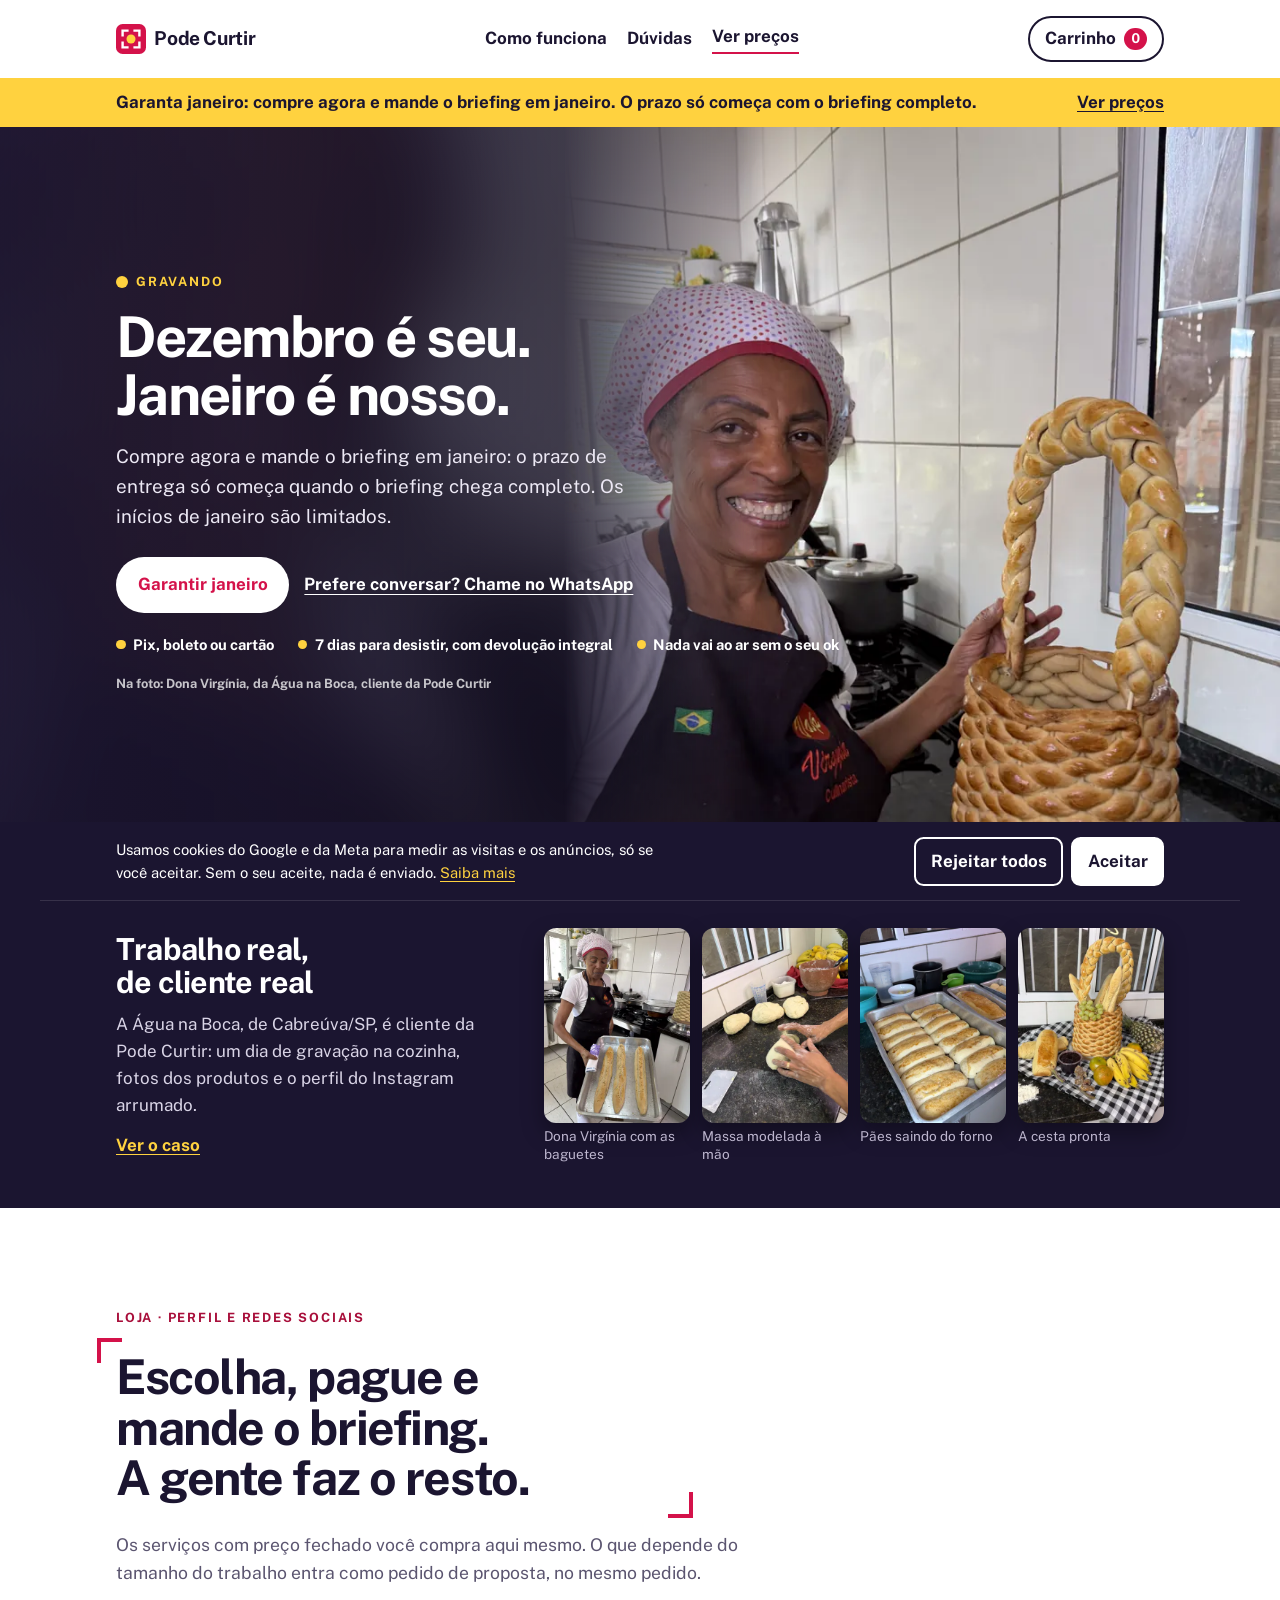
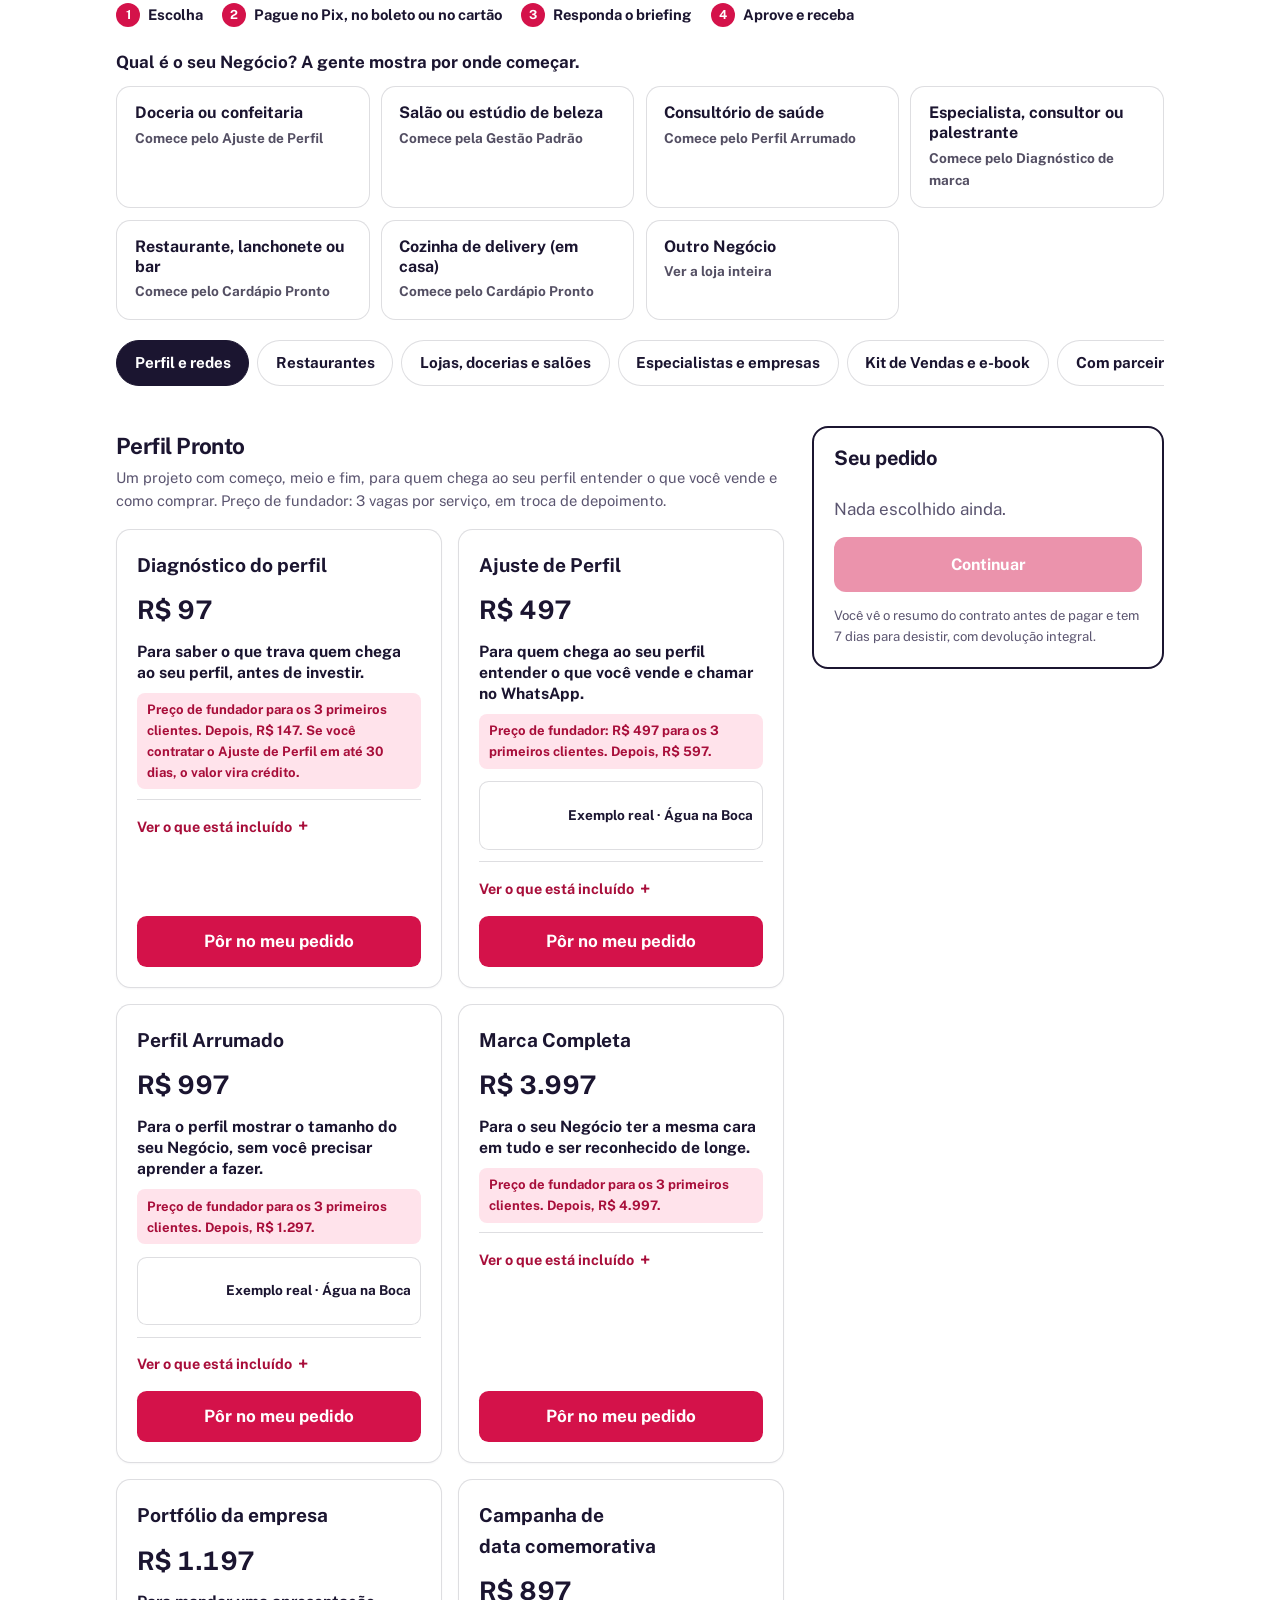
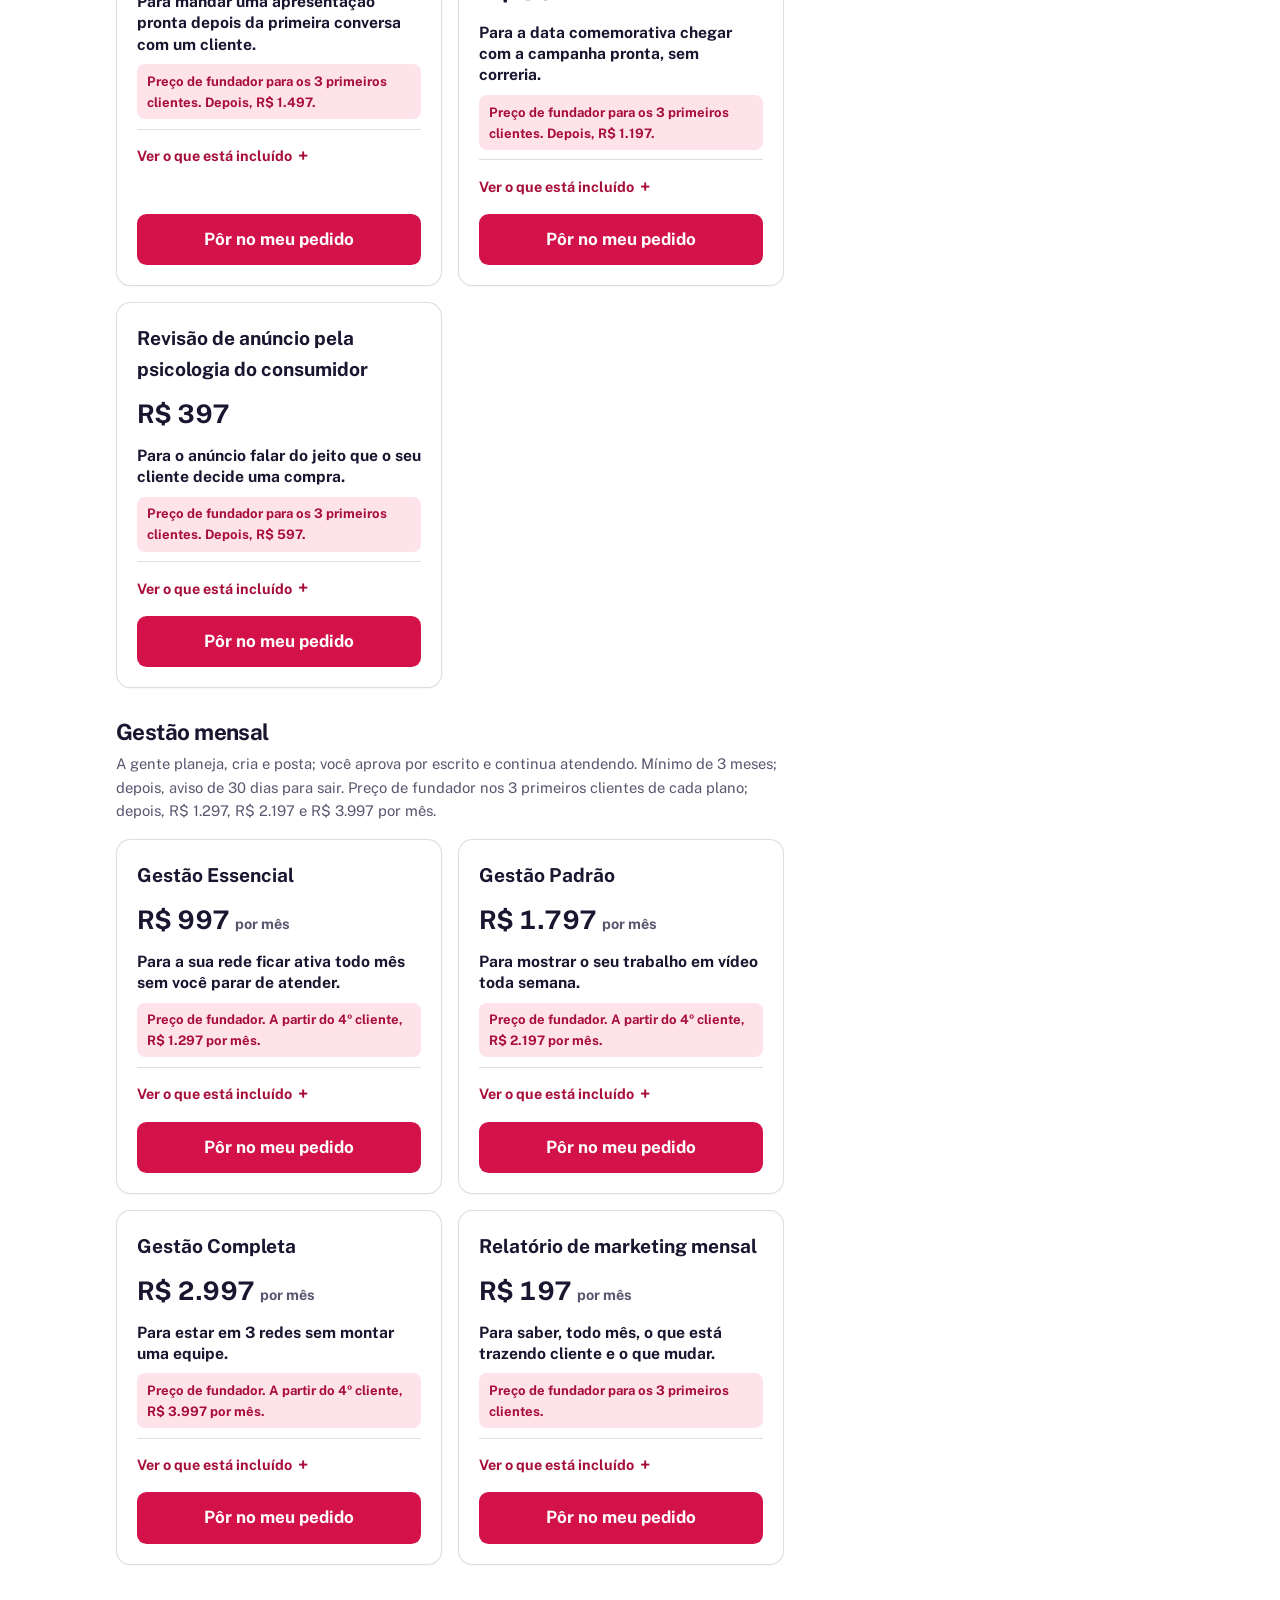
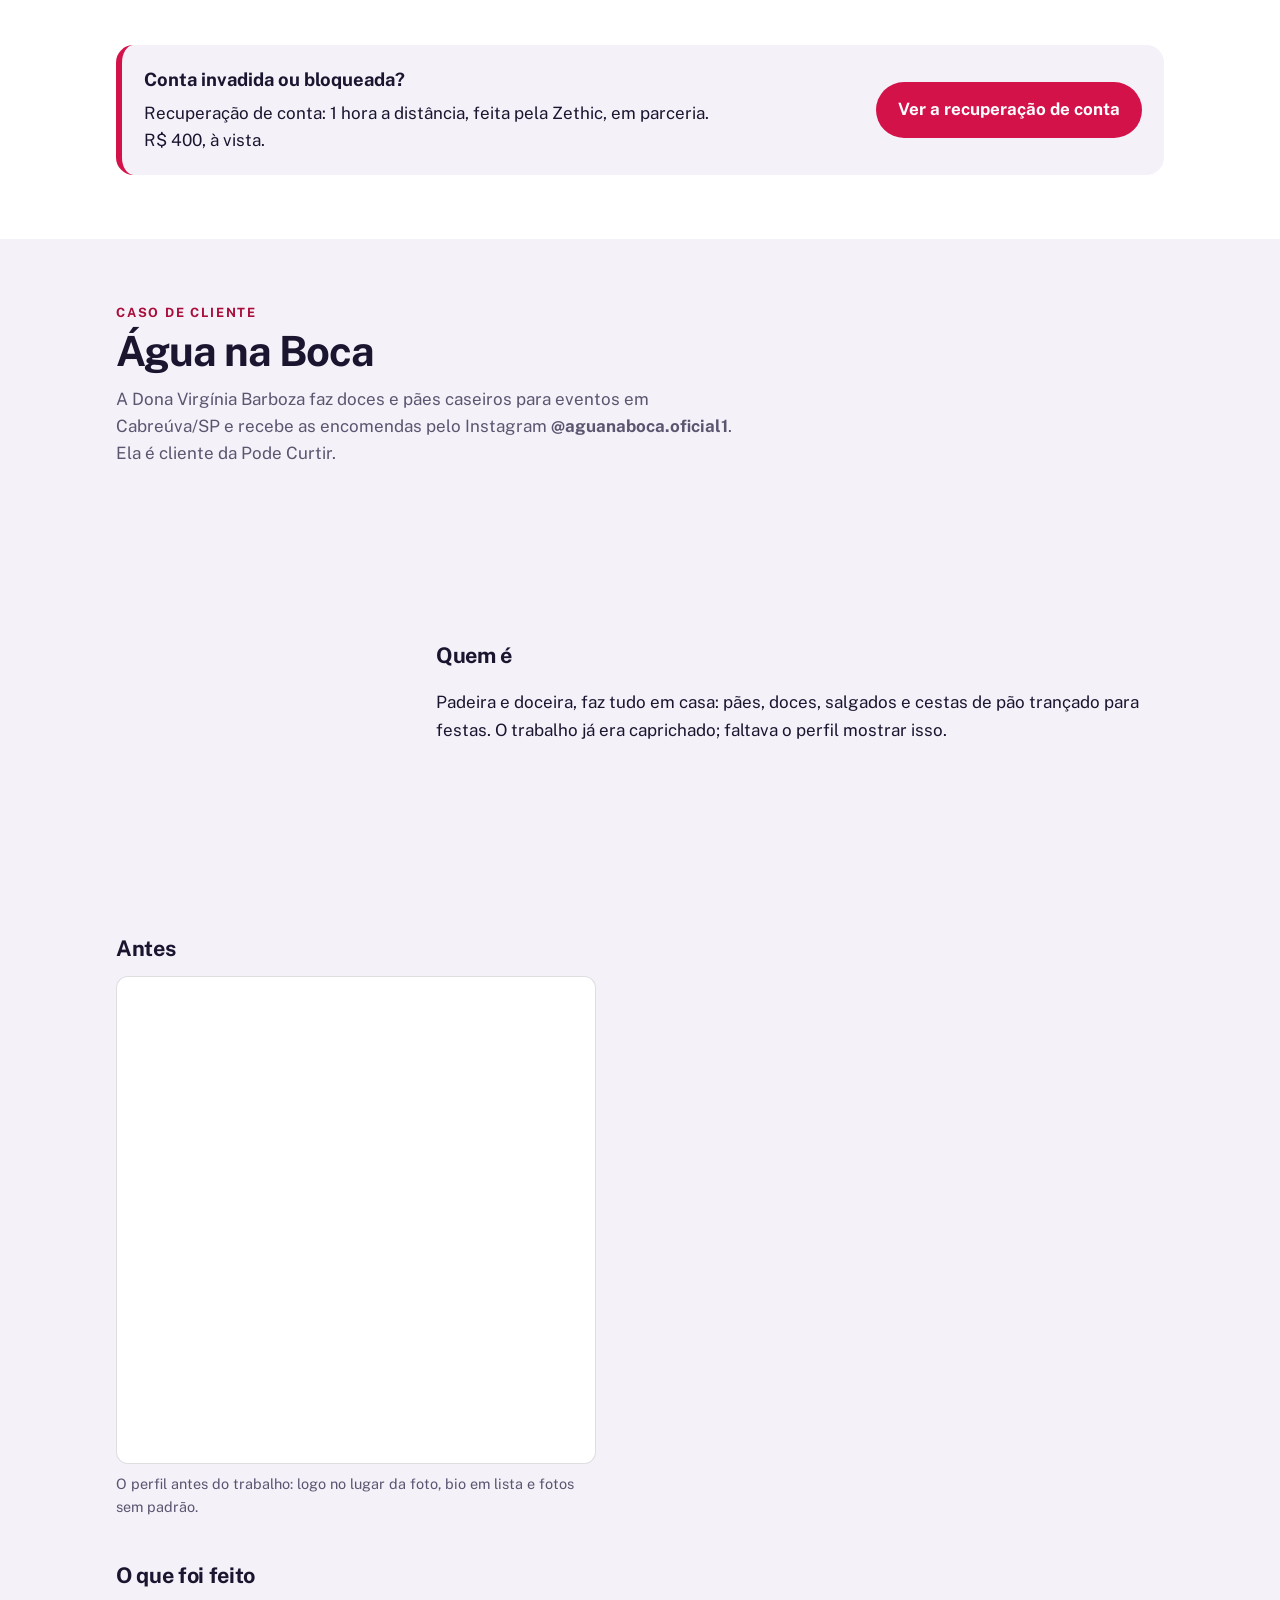
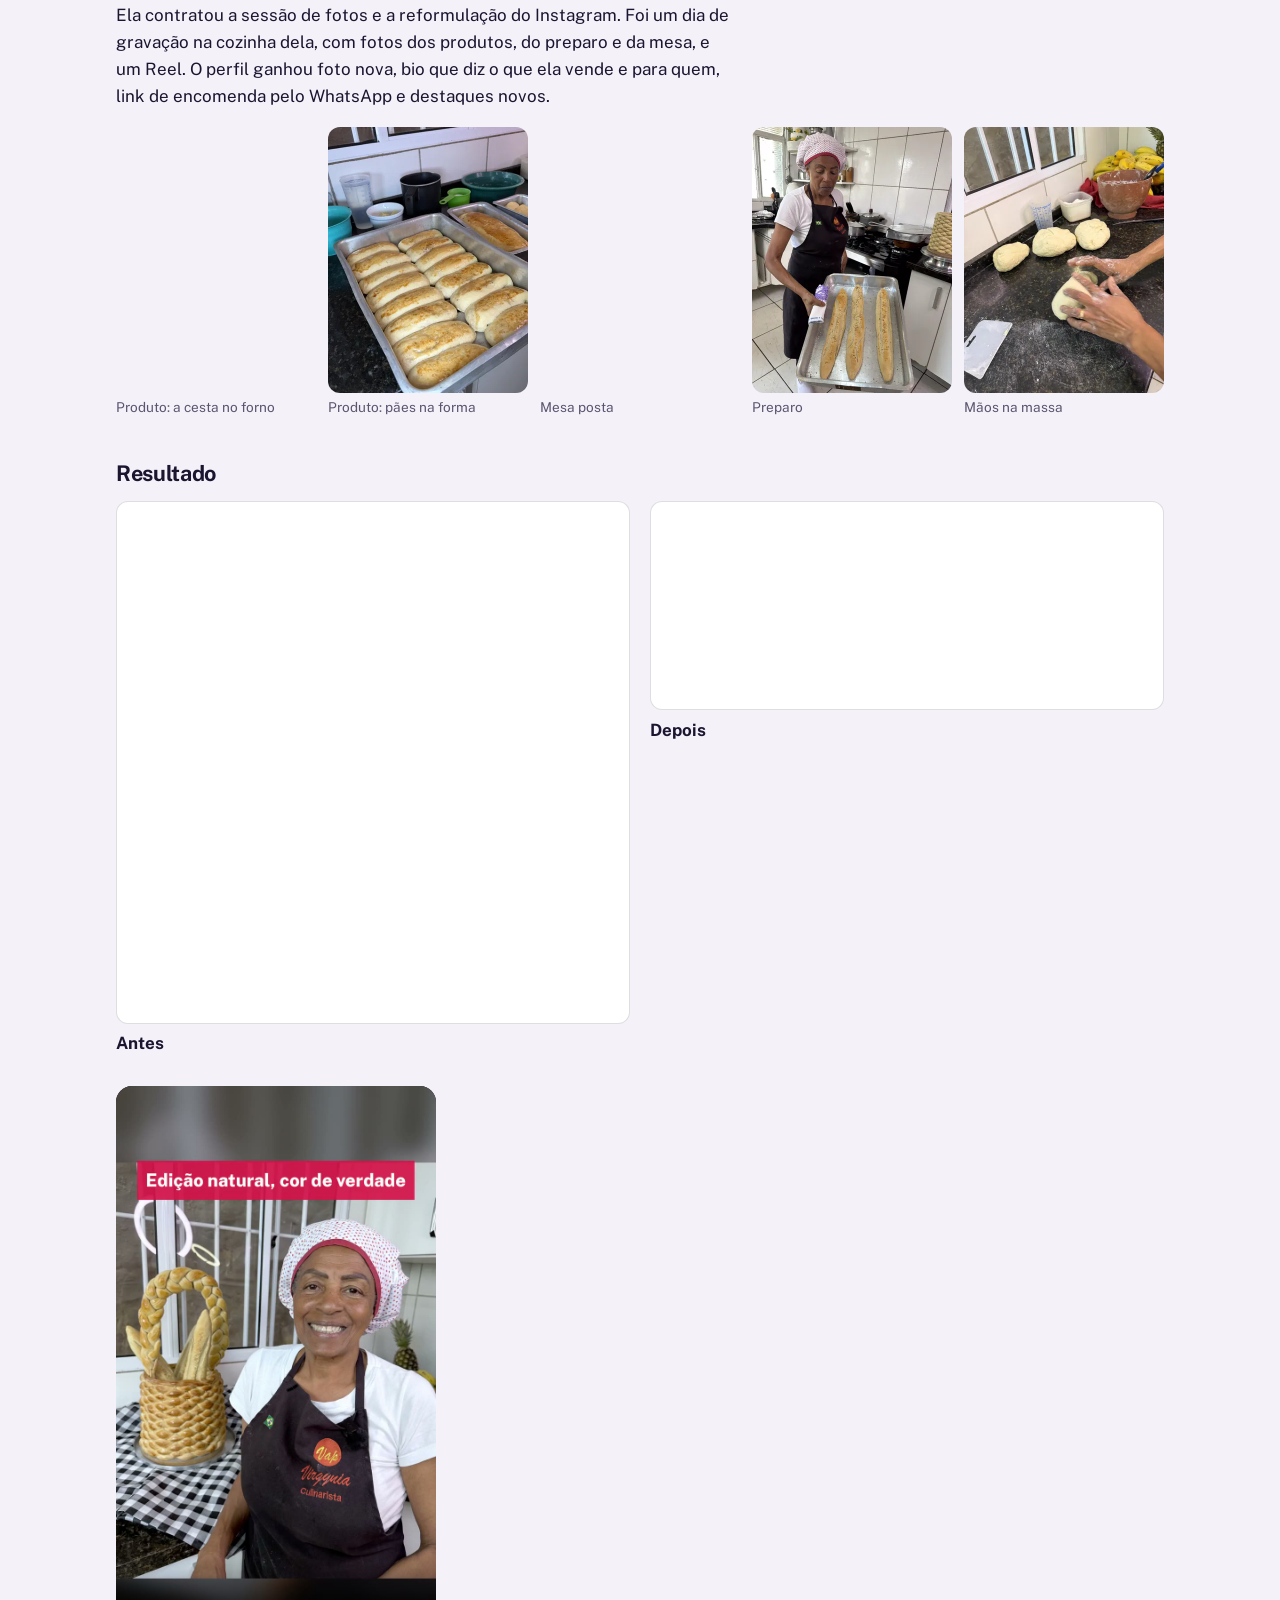
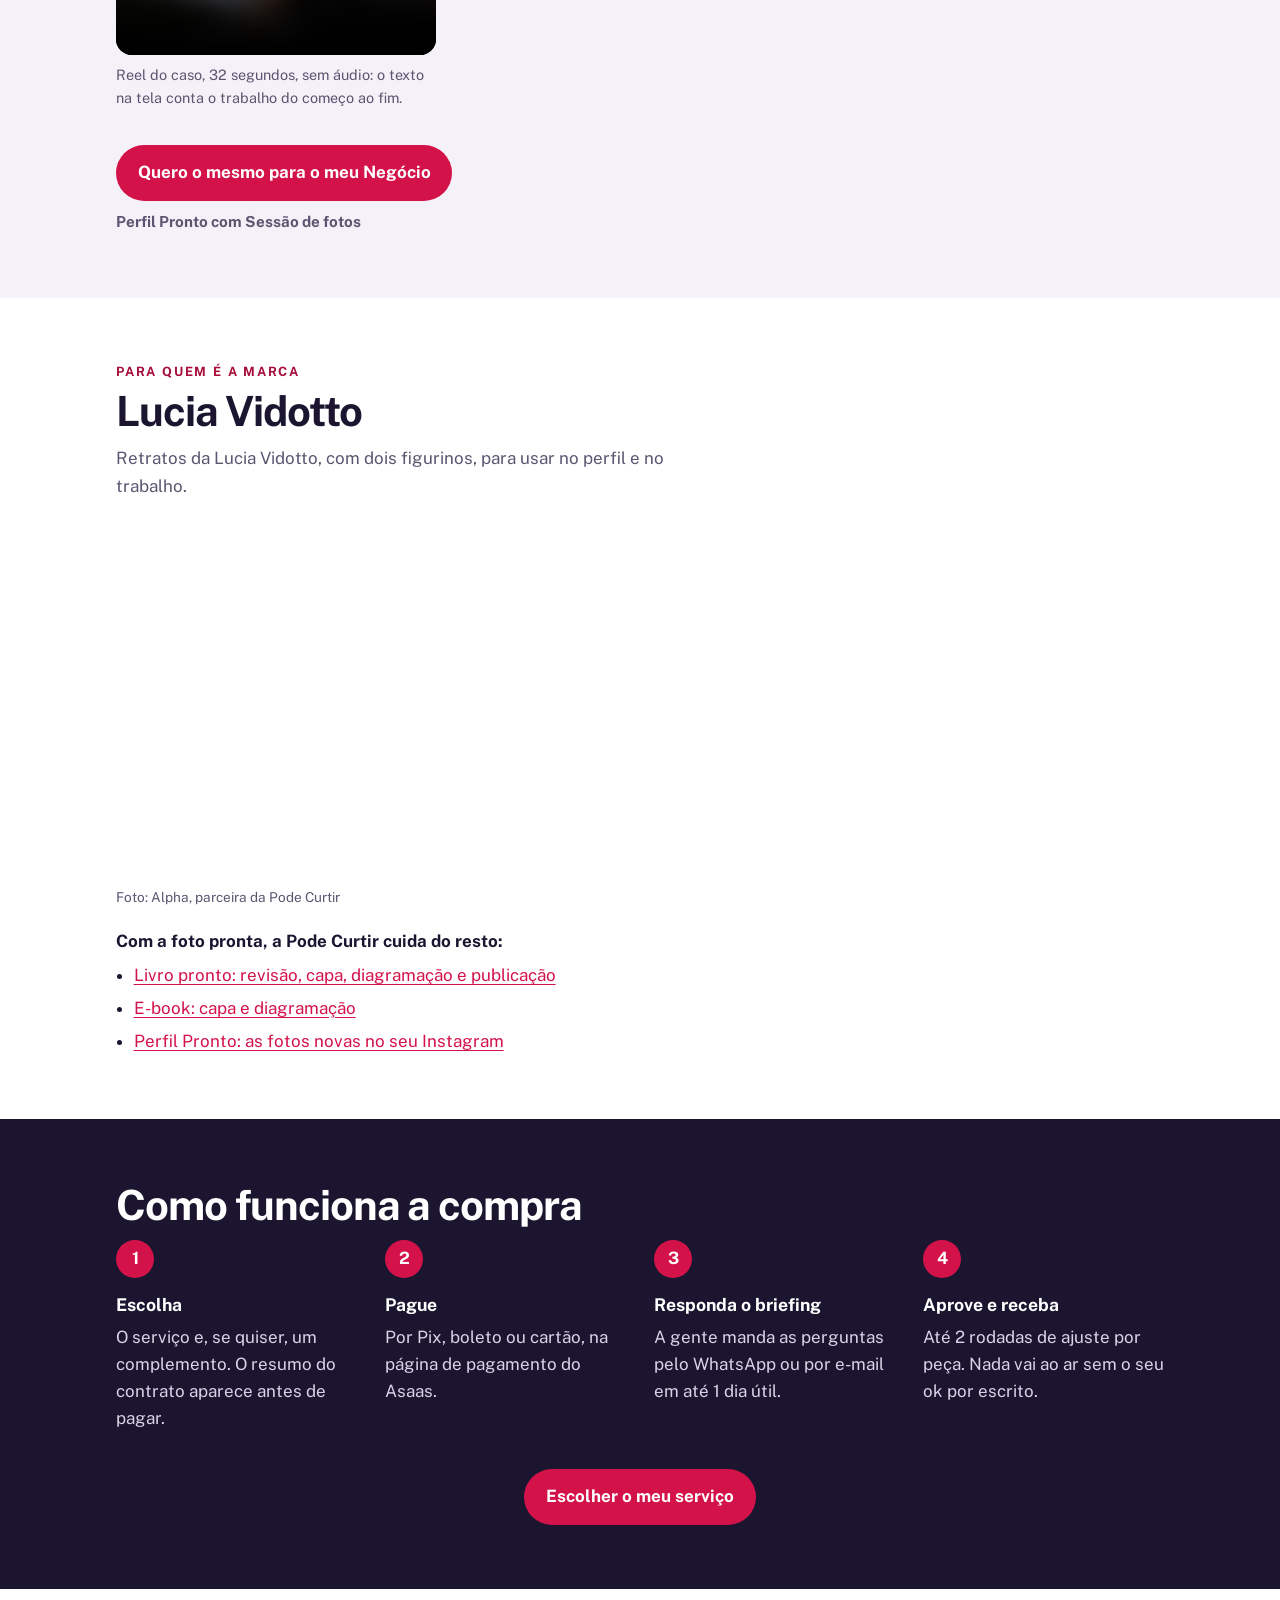
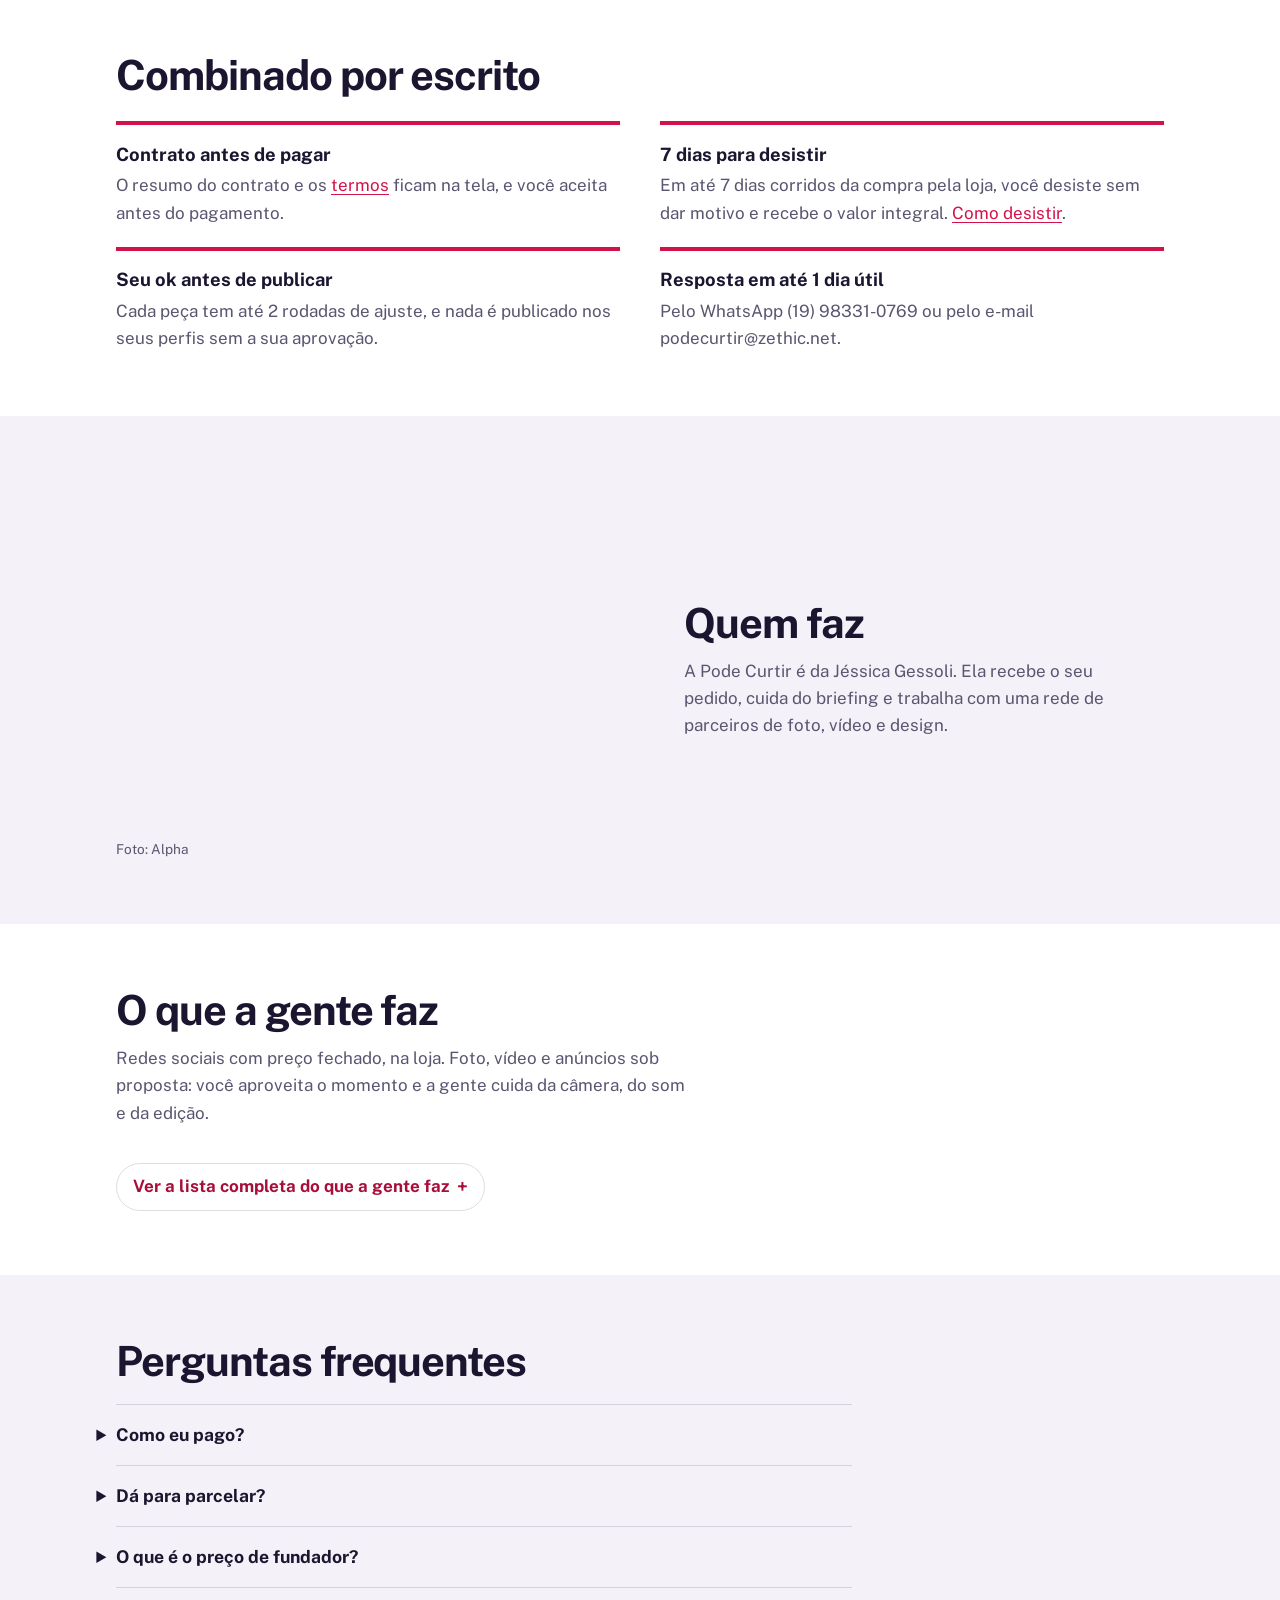
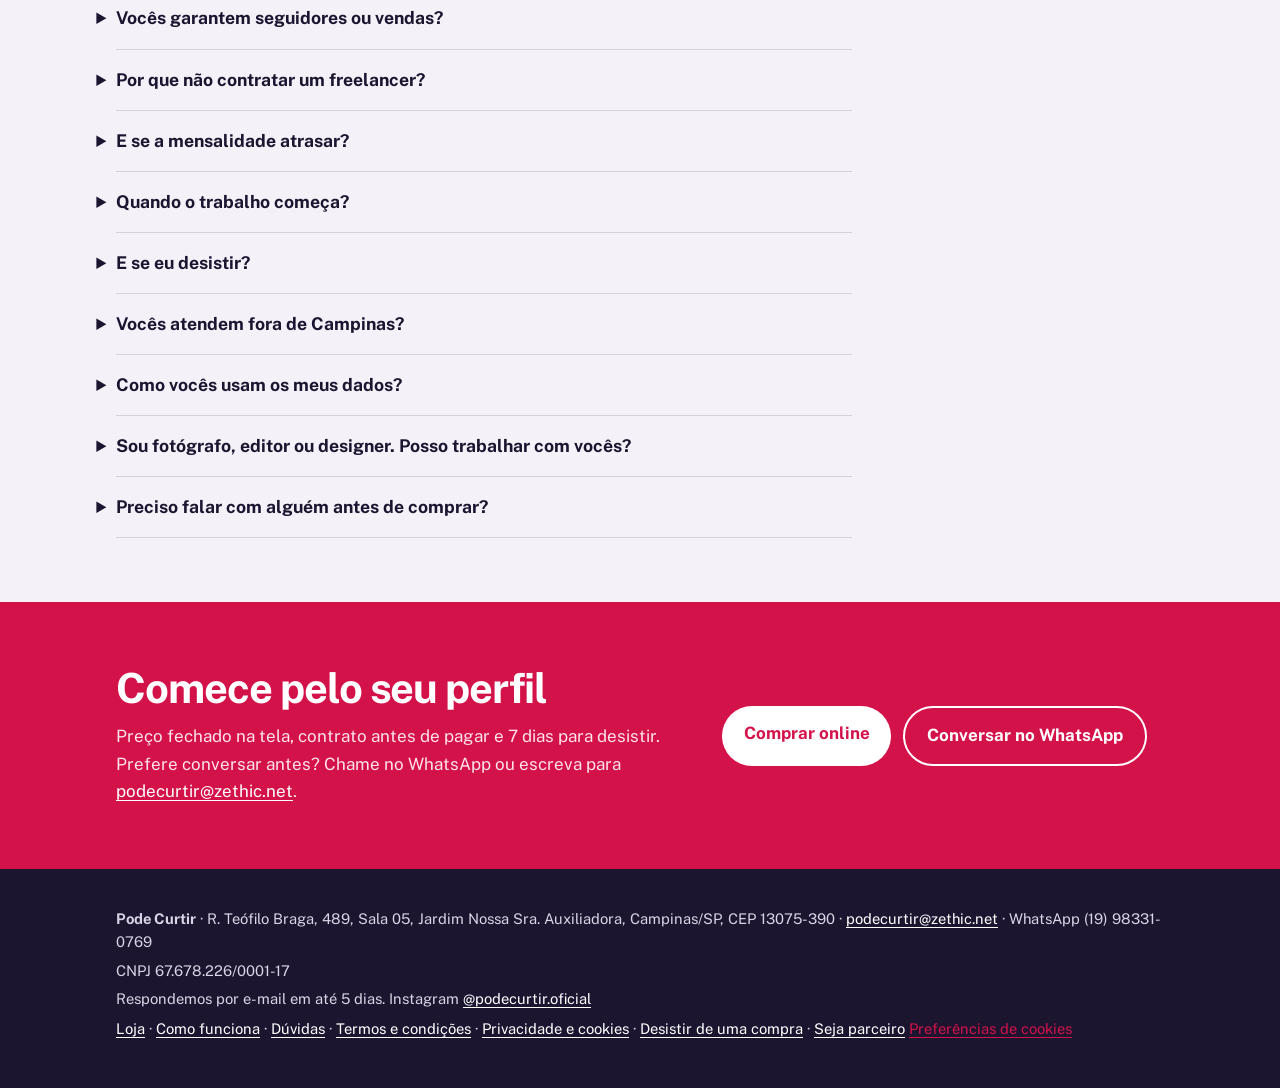
==== index.html @ 6b056939 "Faixa Conta invadida ou bloqueada? com respiro e alinhada Estava colada na seção do caso. Agora tem " ====
<!DOCTYPE html>
<html lang="pt-BR">
<head>
<meta charset="utf-8">
<meta name="viewport" content="width=device-width, initial-scale=1">
<title>Pode Curtir | Perfil, redes, foto e vídeo com preço fechado</title>
<meta name="description" content="Perfil pronto e gestão das redes com preço fechado, cardápio e catálogo no celular: escolha, pague online e responda o briefing. Foto e vídeo sob proposta.">
<meta http-equiv="Content-Security-Policy" content="default-src 'none'; script-src 'self' https://connect.facebook.net https://www.googletagmanager.com; img-src 'self' https://www.facebook.com https://*.google-analytics.com https://*.googletagmanager.com; font-src 'self'; media-src 'self'; style-src 'self'; connect-src 'self' https://script.google.com https://script.googleusercontent.com https://www.facebook.com https://*.google-analytics.com https://*.analytics.google.com https://*.googletagmanager.com; base-uri 'none'; form-action 'none'">
<meta name="color-scheme" content="light">
<link rel="canonical" href="https://podecurtir.zethic.net/">
<meta name="robots" content="index, follow">
<meta property="og:type" content="website">
<meta property="og:site_name" content="Pode Curtir">
<meta property="og:title" content="Pode Curtir | Perfil, redes, foto e vídeo com preço fechado">
<meta property="og:description" content="Perfil pronto e gestão das suas redes com preço fechado, compra online. Foto e vídeo sob proposta.">
<meta property="og:url" content="https://podecurtir.zethic.net/">
<meta property="og:locale" content="pt_BR">
<meta property="og:image" content="https://podecurtir.zethic.net/assets/img/og-podecurtir.jpg">
<meta property="og:image:width" content="1200">
<meta property="og:image:height" content="630">
<meta property="og:image:alt" content="Pode Curtir: produtora de foto, vídeo e redes sociais para o seu evento e o seu Negócio.">
<meta name="twitter:card" content="summary_large_image">
<link rel="icon" href="/assets/img/podecurtir-icone.svg" type="image/svg+xml">
<link rel="preload" href="/assets/fonts/public-sans-latin-700-normal.woff2" as="font" type="font/woff2" crossorigin>
<link rel="stylesheet" href="/assets/css/podecurtir.css?v=1e98f402f8">
<link rel="stylesheet" href="/assets/css/podecurtir-loja.css?v=ccd2ad8057">
<script src="/assets/js/podecurtir-config.js?v=f3eea99baa" defer></script>
<script src="/assets/js/podecurtir-comum.js?v=a28449d32a" defer></script>
<script src="/assets/js/podecurtir-loja.js?v=431d269a10" defer></script>
<script src="/assets/js/podecurtir-vitrine.js?v=5cfd9cdeed" defer></script>
<script type="application/ld+json">
{
  "@context": "https://schema.org",
  "@type": "ProfessionalService",
  "name": "Pode Curtir",
  "description": "Produtora de foto, vídeo e redes sociais: perfil pronto e gestão de redes com preço fechado; eventos, negócios e ensaios sob proposta.",
  "url": "https://podecurtir.zethic.net/",
  "email": "podecurtir@zethic.net",
  "telephone": "+55 19 98331-0769",
  "areaServed": "BR",
  "address": {
    "@type": "PostalAddress",
    "streetAddress": "R. Teófilo Braga, 489, Sala 05, Jardim Nossa Sra. Auxiliadora",
    "addressLocality": "Campinas",
    "addressRegion": "SP",
    "postalCode": "13075-390",
    "addressCountry": "BR"
  },
  "sameAs": ["https://www.instagram.com/podecurtir.oficial/"]
}
</script>
</head>
<body class="pc-inicio">
<a class="skip" href="#conteudo">Ir para o conteúdo</a>
<header class="top">
  <div class="wrap">
    <a class="mark" href="/">Pode Curtir</a>
    <nav class="top-nav" aria-label="Seções">
      <a href="#como">Como funciona</a>
      <a href="#duvidas">Dúvidas</a>
      <a class="top-cta" href="#loja">Ver preços</a>
    </nav>
    <button class="carrinho-btn" id="ir-carrinho" type="button">Carrinho <span class="contador num" id="contador">0</span></button>
  </div>
</header>

<main id="conteudo">
  <noscript><p class="sem-js"><span class="wrap">A loja precisa de JavaScript ligado. Se preferir, peça pelo WhatsApp (19) 98331-0769 ou pelo e-mail podecurtir@zethic.net.</span></p></noscript>

  <div id="vista-loja">
  <!-- 12/11/2026 (Jéssica): topo no mesmo modelo dos banners da Zethic: foto de fundo que passa, texto próprio em cada destaque,
       nomes e barrinha de tempo embaixo e botão Pausar. Só o destaque 1 carrega com prioridade.
       Sem JavaScript ou com "reduzir movimento", fica o destaque 1 parado. -->
  <div class="hero pc-vitrine" aria-roledescription="carrossel" aria-label="Destaques da Pode Curtir">
    <div class="slides">
      <article class="slide ativo" role="group" aria-roledescription="destaque" aria-label="1 de 3: Pode Curtir">
        <picture class="slide-fundo" aria-hidden="true"><source type="image/webp" srcset="/assets/img/agua-na-boca_virginia-com-a-cesta-400.webp 400w, /assets/img/agua-na-boca_virginia-com-a-cesta-800.webp 800w" sizes="100vw"><img src="/assets/img/agua-na-boca_virginia-com-a-cesta-800.jpg" width="800" height="1066" loading="lazy" decoding="async" alt=""></picture>
        <picture class="slide-img slide-foto foco-rosto"><source type="image/webp" srcset="/assets/img/agua-na-boca_virginia-com-a-cesta-400.webp 400w, /assets/img/agua-na-boca_virginia-com-a-cesta-800.webp 800w" sizes="100vw"><img src="/assets/img/agua-na-boca_virginia-com-a-cesta-800.jpg" width="800" height="1066" fetchpriority="high" decoding="async" alt="Dona Virgínia sorrindo, de touca e avental, ao lado da cesta de pão trançado pronta"></picture>
        <div class="wrap slide-txt">
          <p class="rec">Gravando</p>
          <h1>Seu perfil pronto para vender, com preço fechado.</h1>
          <p class="lede">Para docerias, salões, consultórios, restaurantes e especialistas em todo o Brasil. Diga qual é o seu Negócio e veja só o que serve para ele. Você escolhe, paga online e responde o briefing; nada vai ao ar sem o seu ok. Foto e vídeo sob proposta.</p>
          <div class="actions">
          <a class="btn cheio" href="#loja" data-evento="ver_precos">Escolher pelo meu Negócio</a>
          <a class="link-claro" href="https://wa.me/5519983310769?text=Ol%C3%A1%21%20Vim%20pelo%20site%20da%20Pode%20Curtir%20e%20quero%20um%20or%C3%A7amento%20de%20foto%2C%20v%C3%ADdeo%2C%20redes%20sociais%20ou%20an%C3%BAncios." data-evento="whatsapp">Prefere conversar? Chame no WhatsApp</a>
        </div>
          <ul class="selos" aria-label="Garantias">
          <li>Pix, boleto ou cartão</li>
          <li>7 dias para desistir, com devolução integral</li>
          <li>Nada vai ao ar sem o seu ok</li>
        </ul>
          <p class="slide-cred">Na foto: Dona Virgínia, da Água na Boca, cliente da Pode Curtir</p>
        </div>
      </article>
      <article class="slide" role="group" aria-roledescription="destaque" aria-label="2 de 3: Foto de produto">
        <picture class="slide-fundo" aria-hidden="true"><source type="image/webp" srcset="/assets/img/agua-na-boca_virginia-cesta-pronta-960.webp 960w, /assets/img/agua-na-boca_virginia-cesta-pronta-1440.webp 1440w" sizes="100vw"><img src="/assets/img/agua-na-boca_virginia-cesta-pronta-960.jpg" width="960" height="720" loading="lazy" decoding="async" alt=""></picture>
        <picture class="slide-img slide-foto"><source type="image/webp" srcset="/assets/img/agua-na-boca_virginia-cesta-pronta-960.webp 960w, /assets/img/agua-na-boca_virginia-cesta-pronta-1440.webp 1440w" sizes="100vw"><img src="/assets/img/agua-na-boca_virginia-cesta-pronta-960.jpg" width="960" height="720" loading="lazy" decoding="async" alt="Cesta de pão trançado com alça, baguetes e uvas, sobre toalha xadrez, com bananas, abacaxi, laranjas e um pão de forma ao redor"></picture>
        <div class="wrap slide-txt">
          <p class="rec">Foto de produto</p>
          <p class="slide-t">O produto aparece do jeito que ele é.</p>
          <p class="lede">Um dia de gravação na cozinha da Água na Boca, em Cabreúva/SP: fotos dos produtos, vídeo para o Reel e o perfil do Instagram arrumado.</p>
          <div class="actions">
            <a class="btn cheio" href="#caso-agua-na-boca" data-evento="ver_caso">Ver o caso</a>
            <a class="btn contorno" href="#loja" data-evento="ver_precos">Ver preços</a>
          </div>
        </div>
      </article>
      <article class="slide" role="group" aria-roledescription="destaque" aria-label="3 de 3: Retrato profissional">
        <picture class="slide-fundo" aria-hidden="true"><source type="image/webp" srcset="/assets/img/lucia-vidotto_01-400.webp 400w, /assets/img/lucia-vidotto_01-800.webp 800w" sizes="100vw"><img src="/assets/img/lucia-vidotto_01-800.jpg" width="800" height="1200" loading="lazy" decoding="async" alt=""></picture>
        <picture class="slide-img slide-foto foco-retrato"><source type="image/webp" srcset="/assets/img/lucia-vidotto_01-400.webp 400w, /assets/img/lucia-vidotto_01-800.webp 800w" sizes="100vw"><img src="/assets/img/lucia-vidotto_01-800.jpg" width="800" height="1200" loading="lazy" decoding="async" alt="Lucia Vidotto sorrindo, de blazer laranja e braços cruzados, diante de uma mandala na parede"></picture>
        <div class="wrap slide-txt">
          <p class="rec">Retrato profissional</p>
          <p class="slide-t">Quem é a marca aparece com o melhor rosto.</p>
          <p class="lede">Ensaio da Lucia Vidotto, feito pela Alpha, parceira de foto da Pode Curtir. Foto e vídeo entram como pedido de proposta, no mesmo pedido da loja.</p>
          <div class="actions">
            <a class="btn cheio" href="#caso-lucia-vidotto">Ver o retrato</a>
            <a class="btn contorno" href="#loja" data-evento="ver_precos">Ver preços</a>
          </div>
          <p class="slide-cred">Foto: Alpha</p>
        </div>
      </article>
    </div>
    <div class="wrap vitrine-ctrl" hidden>
      <div class="pontos">
        <button type="button" class="ponto ativo" aria-label="Mostrar o destaque da Pode Curtir"><span class="ponto-nome">Pode Curtir</span><span class="barra" aria-hidden="true"></span></button>
        <button type="button" class="ponto" aria-label="Mostrar o destaque de Foto de produto"><span class="ponto-nome">Foto de produto</span><span class="barra" aria-hidden="true"></span></button>
        <button type="button" class="ponto" aria-label="Mostrar o destaque de Retrato profissional"><span class="ponto-nome">Retrato profissional</span><span class="barra" aria-hidden="true"></span></button>
      </div>
      <button type="button" class="pausa">Pausar</button>
    </div>
  </div>

  <!-- 11/11/2026 (Jéssica, mapa de mídias): faixa de prova logo abaixo do topo. -->
  <section class="prova" aria-labelledby="t-prova">
    <div class="wrap">
      <div class="prova-texto">
        <h2 id="t-prova">Trabalho real, de cliente real</h2>
        <p>A Água na Boca, de Cabreúva/SP, é cliente da Pode Curtir: um dia de gravação na cozinha, fotos dos produtos e o perfil do Instagram arrumado.</p>
        <a class="prova-link" href="#caso-agua-na-boca" data-evento="ver_caso">Ver o caso</a>
      </div>
      <ul class="prova-fotos">
        <li><figure><picture><source type="image/webp" srcset="/assets/img/agua-na-boca_virginia-forma-de-paes-400.webp 400w, /assets/img/agua-na-boca_virginia-forma-de-paes-800.webp 800w" sizes="(min-width: 60rem) 9rem, 42vw"><img src="/assets/img/agua-na-boca_virginia-forma-de-paes-800.jpg" width="800" height="1066" loading="lazy" decoding="async" alt="Dona Virgínia na cozinha segurando uma forma com pães compridos"></picture><figcaption>Dona Virgínia com as baguetes</figcaption></figure></li>
        <li><figure><picture><source type="image/webp" srcset="/assets/img/agua-na-boca_virginia-modelando-a-massa-400.webp 400w, /assets/img/agua-na-boca_virginia-modelando-a-massa-800.webp 800w" sizes="(min-width: 60rem) 9rem, 42vw"><img src="/assets/img/agua-na-boca_virginia-modelando-a-massa-800.jpg" width="800" height="1066" loading="lazy" decoding="async" alt="Mãos modelando bolinhas de massa sobre a bancada de granito"></picture><figcaption>Massa modelada à mão</figcaption></figure></li>
        <li><figure><picture><source type="image/webp" srcset="/assets/img/agua-na-boca_virginia-paes-na-forma-400.webp 400w, /assets/img/agua-na-boca_virginia-paes-na-forma-800.webp 800w" sizes="(min-width: 60rem) 9rem, 42vw"><img src="/assets/img/agua-na-boca_virginia-paes-na-forma-800.jpg" width="800" height="1066" loading="lazy" decoding="async" alt="Pães caseiros dourados lado a lado numa forma de alumínio"></picture><figcaption>Pães saindo do forno</figcaption></figure></li>
        <li><figure><picture><source type="image/webp" srcset="/assets/img/agua-na-boca_virginia-cesta-pronta-640.webp 640w, /assets/img/agua-na-boca_virginia-cesta-pronta-960.webp 960w" sizes="(min-width: 60rem) 9rem, 42vw"><img src="/assets/img/agua-na-boca_virginia-cesta-pronta-960.jpg" width="960" height="720" loading="lazy" decoding="async" alt="Cesta de pão trançado com alça, baguetes e uvas, sobre toalha xadrez, com bananas, abacaxi, laranjas e um pão de forma ao redor"></picture><figcaption>A cesta pronta</figcaption></figure></li>
      </ul>
    </div>
  </section>

  <section id="loja" class="loja" aria-labelledby="t-loja">

    <div class="wrap loja-hero">
      <span class="eyebrow">LOJA · PERFIL E REDES SOCIAIS</span>
      <div class="visor-titulo"><h2 id="t-loja">Escolha, pague e mande o briefing. A gente faz o resto.</h2></div>
      <p>Os serviços com preço fechado você compra aqui mesmo. O que depende do tamanho do trabalho entra como pedido de proposta, no mesmo pedido.</p>
      <ol class="passos-compra">
        <li>Escolha</li>
        <li>Pague no Pix, no boleto ou no cartão</li>
        <li>Responda o briefing</li>
        <li>Aprove e receba</li>
      </ol>
      <div class="tipos" role="group" aria-labelledby="t-tipo">
        <strong id="t-tipo">Qual é o seu Negócio? A gente mostra por onde começar.</strong>
        <div class="tipos-opcoes" id="tipos-opcoes"></div>
        <div class="sugestao" id="sugestao" hidden></div>
        <p class="foco" id="foco" hidden>Mostrando o que serve para o seu Negócio. <button class="pedir" type="button" id="ver-tudo">Ver todos os serviços</button></p>
      </div>
    </div>

    <div class="wrap"><div class="abas-loja" id="abas-loja" role="group" aria-label="Grupos de serviços"></div></div>

    <div class="wrap layout">
      <div>
        <section class="secao" aria-labelledby="t-perfil">
          <div class="secao-cab"><h2 id="t-perfil">Perfil Pronto</h2><p>Um projeto com começo, meio e fim, para quem chega ao seu perfil entender o que você vende e como comprar. Preço de fundador: 3 vagas por serviço, em troca de depoimento.</p></div>
          <div class="grade" id="grade-perfil"></div>
        </section>
        <section class="secao" aria-labelledby="t-planos">
          <div class="secao-cab"><h2 id="t-planos">Gestão mensal</h2><p>A gente planeja, cria e posta; você aprova por escrito e continua atendendo. Mínimo de 3 meses; depois, aviso de 30 dias para sair. Preço de fundador nos 3 primeiros clientes de cada plano; depois, R$ 1.297, R$ 2.197 e R$ 3.997 por mês.</p></div>
          <div class="grade" id="grade-planos"></div>
        </section>
        <section class="secao" aria-labelledby="t-rest">
          <div class="secao-cab"><h2 id="t-rest">Para restaurantes, lanchonetes e bares</h2><p>Cardápio no celular, QR code nas mesas e pedido pelo WhatsApp, sem taxa por pedido. Também para cozinhas de delivery, sem salão: o cardápio vira o link de pedidos no WhatsApp e no Instagram. A página e o app são feitos pela Zethic, em parceria; o seu contato continua sendo a Pode Curtir. <a href="/cardapio/exemplo/" data-evento="ver_cardapio_exemplo">Veja um cardápio de exemplo</a> ou <a href="/cardapio/exemplo-delivery/" data-evento="ver_cardapio_exemplo_delivery">um de delivery</a>.</p></div>
          <div class="grade" id="grade-rest"></div>
        </section>
        <section class="secao" aria-labelledby="t-cat">
          <div class="secao-cab"><h2 id="t-cat">Catálogo no celular, para lojas, docerias e salões</h2><p>O que você vende no celular, com QR code e pedido pelo WhatsApp, sem taxa por pedido. Mesmo modelo do cardápio: a página e o app são feitos pela Zethic, em parceria; o seu contato continua sendo a Pode Curtir.</p></div>
          <div class="grade" id="grade-cat"></div>
        </section>
        <section class="secao" aria-labelledby="t-esp">
          <div class="secao-cab"><h2 id="t-esp">Para especialistas, produtoras e empresas</h2><p>Para quem já tem conhecimento, oferta e fornecedores e quer parar de coordenar cada etapa. Planos mensais com mínimo de 3 meses. Preço de fundador em troca de depoimento.</p></div>
          <div class="grade" id="grade-esp"></div>
        </section>
        <section class="secao" aria-labelledby="t-kit">
          <div class="secao-cab"><h2 id="t-kit">Kit de Vendas</h2><p>Para quem vende serviço: o seu cliente entende o que você vende, quanto custa e como comprar. Três níveis, cada um com tudo do anterior. Vende produto? O seu é o Catálogo no celular, mais acima.</p></div>
          <div class="grade" id="grade-kit"></div>
        </section>
        <section class="secao" aria-labelledby="t-conteudo">
          <div class="secao-cab"><h2 id="t-conteudo">E-book pronto</h2><p>Para quem já tem o texto do livro. Compra sozinha, sem outro serviço no pedido.</p></div>
          <div class="grade" id="grade-conteudo"></div>
        </section>
        <section class="secao leve-junto jg" aria-labelledby="t-ia">
          <div class="secao-cab com-foto"><picture class="pc-autora"><source type="image/webp" srcset="/assets/img/jessica-gessoli-podecurtir-400.webp 400w, /assets/img/jessica-gessoli-podecurtir.webp 800w" sizes="7rem"><img src="/assets/img/jessica-gessoli-podecurtir-400.jpg" srcset="/assets/img/jessica-gessoli-podecurtir-400.jpg 400w, /assets/img/jessica-gessoli-podecurtir.jpg 800w" sizes="7rem" width="400" height="400" alt="Jéssica Gessoli" loading="lazy"></picture><div><p class="leve-rotulo"><span class="selo jg">JÉSSICA GESSOLI</span>Em parceria</p><h2 id="t-ia">Aprenda a fazer com IA</h2><p>Com Jéssica Gessoli, em parceria. Uma sessão no seu projeto para você montar o seu fluxo com IA e repetir sem ajuda. Compra sozinha, sem outro serviço no pedido.</p></div></div>
          <div class="grade" id="grade-ia"></div>
          <p class="leve-sub">Trabalhos maiores, por proposta. Sem pagamento agora; proposta por escrito em até 3 dias úteis.</p>
          <div class="lista-propostas" id="propostas-jg"></div>
        </section>
        <section class="secao leve-junto" aria-labelledby="t-contas">
          <div class="secao-cab com-foto"><span class="pc-autora pc-ze"><img src="/assets/img/zethic-marca.svg" width="200" height="200" alt="Zethic" loading="lazy"></span><div><p class="leve-rotulo"><span class="selo ze">ZETHIC</span>Leve junto · opcional</p><h2 id="t-contas">Proteção e recuperação de conta</h2><p>Feitas pela Zethic, em parceria. Você leva só se quiser, junto com o seu pedido ou sozinhas. O seu contato continua sendo a Pode Curtir.</p></div></div>
          <div class="grade" id="grade-contas"></div>
          <p class="leve-sub">Trabalhos maiores, por proposta. Sem pagamento agora; proposta por escrito em até 3 dias úteis.</p>
          <div class="lista-propostas" id="propostas-ze"></div>
        </section>
        <section class="secao" aria-labelledby="t-propostas">
          <div class="secao-cab"><h2 id="t-propostas">Pedir proposta</h2><p>Para trabalhos maiores ou sob medida. Sem pagamento agora; proposta por escrito em até 3 dias úteis.</p></div>
          <div class="lista-propostas" id="lista-propostas"></div>
        </section>
      </div>

      <aside class="carrinho" id="carrinho" aria-labelledby="t-carrinho">
        <h2 id="t-carrinho">Seu pedido</h2>
        <ul class="linhas" id="linhas"></ul>
        <p class="vazio" id="vazio">Nada escolhido ainda.</p>
        <p class="aviso-carrinho" id="aviso-carrinho" role="status" hidden></p>
        <div class="totais" id="totais" hidden></div>
        <button class="ir" id="continuar" type="button" disabled>Continuar</button>
        <p class="dica">Você vê o resumo do contrato antes de pagar e tem 7 dias para desistir, com devolução integral.</p>
      </aside>
    </div>
  </section>

  <!-- 12/11/2026 (Jéssica): a faixa ficava colada na seção do caso; agora tem o mesmo respiro em cima e embaixo. -->
  <div class="wrap faixa-urgente">
    <div class="urgente" id="recuperacao">
      <div>
        <h3>Conta invadida ou bloqueada?</h3>
        <p>Recuperação de conta: 1 hora a distância, feita pela Zethic, em parceria. R$&nbsp;400, à vista.</p>
      </div>
      <a class="btn rosa" href="#t-contas" data-evento="ver_recuperacao">Ver a recuperação de conta</a>
    </div>
  </div>

  <!-- 11/11/2026 (Jéssica, decisão de 10/11/2026): caso de cliente com foco no resultado da cliente.
       Números só se forem medidos; frase dela só com as palavras dela. Por enquanto, sem números e sem frase. -->
  <section class="caso alt" id="caso-agua-na-boca" aria-labelledby="t-caso">
    <div class="wrap">
      <span class="eyebrow">CASO DE CLIENTE</span>
      <h2 id="t-caso">Água na Boca</h2>
      <p class="intro">A Dona Virgínia Barboza faz doces e pães caseiros para eventos em Cabreúva/SP e recebe as encomendas pelo Instagram <strong>@aguanaboca.oficial1</strong>. Ela é cliente da Pode Curtir.</p>

      <div class="caso-bloco caso-quem">
        <figure><picture><source type="image/webp" srcset="/assets/img/agua-na-boca_virginia-com-a-cesta-400.webp 400w, /assets/img/agua-na-boca_virginia-com-a-cesta-800.webp 800w" sizes="(min-width: 60rem) 20rem, calc(100vw - 2.5rem)"><img src="/assets/img/agua-na-boca_virginia-com-a-cesta-800.jpg" width="800" height="1066" loading="lazy" decoding="async" alt="Dona Virgínia sorrindo, de touca e avental, ao lado da cesta de pão trançado pronta"></picture></figure>
        <div>
          <h3>Quem é</h3>
          <p>Padeira e doceira, faz tudo em casa: pães, doces, salgados e cestas de pão trançado para festas. O trabalho já era caprichado; faltava o perfil mostrar isso.</p>
        </div>
      </div>

      <div class="caso-bloco">
        <h3>Antes</h3>
        <figure class="caso-print"><picture><source type="image/webp" srcset="/assets/img/agua-na-boca_virginia-perfil-antes-540.webp 540w, /assets/img/agua-na-boca_virginia-perfil-antes-1080.webp 1080w" sizes="(min-width: 60rem) 30rem, calc(100vw - 2.5rem)"><img src="/assets/img/agua-na-boca_virginia-perfil-antes-1080.jpg" width="1080" height="1100" loading="lazy" decoding="async" alt="Perfil @aguanaboca.oficial1 antes: logo de confeitaria como foto, bio em lista com Acima do Sabor, Bolos, Tortas e Pão de mel, e grade de fotos sem padrão"></picture><figcaption>O perfil antes do trabalho: logo no lugar da foto, bio em lista e fotos sem padrão.</figcaption></figure>
      </div>

      <div class="caso-bloco">
        <h3>O que foi feito</h3>
        <p>Ela contratou a sessão de fotos e a reformulação do Instagram. Foi um dia de gravação na cozinha dela, com fotos dos produtos, do preparo e da mesa, e um Reel. O perfil ganhou foto nova, bio que diz o que ela vende e para quem, link de encomenda pelo WhatsApp e destaques novos.</p>
        <ul class="caso-fotos">
          <li><figure><picture><source type="image/webp" srcset="/assets/img/agua-na-boca_virginia-cesta-no-forno-400.webp 400w, /assets/img/agua-na-boca_virginia-cesta-no-forno-800.webp 800w" sizes="(min-width: 60rem) 12rem, 45vw"><img src="/assets/img/agua-na-boca_virginia-cesta-no-forno-800.jpg" width="800" height="1066" loading="lazy" decoding="async" alt="Cesta de pão trançado assando dentro do forno"></picture><figcaption>Produto: a cesta no forno</figcaption></figure></li>
          <li><figure><picture><source type="image/webp" srcset="/assets/img/agua-na-boca_virginia-paes-na-forma-400.webp 400w, /assets/img/agua-na-boca_virginia-paes-na-forma-800.webp 800w" sizes="(min-width: 60rem) 12rem, 45vw"><img src="/assets/img/agua-na-boca_virginia-paes-na-forma-800.jpg" width="800" height="1066" loading="lazy" decoding="async" alt="Pães caseiros dourados lado a lado numa forma de alumínio"></picture><figcaption>Produto: pães na forma</figcaption></figure></li>
          <li><figure><picture><source type="image/webp" srcset="/assets/img/agua-na-boca_virginia-mesa-com-frutas-400.webp 400w, /assets/img/agua-na-boca_virginia-mesa-com-frutas-800.webp 800w" sizes="(min-width: 60rem) 12rem, 45vw"><img src="/assets/img/agua-na-boca_virginia-mesa-com-frutas-800.jpg" width="800" height="1066" loading="lazy" decoding="async" alt="Mesa posta com a cesta de pão trançado, bananas, abacaxi e laranjas sobre toalha xadrez"></picture><figcaption>Mesa posta</figcaption></figure></li>
          <li><figure><picture><source type="image/webp" srcset="/assets/img/agua-na-boca_virginia-forma-de-paes-400.webp 400w, /assets/img/agua-na-boca_virginia-forma-de-paes-800.webp 800w" sizes="(min-width: 60rem) 12rem, 45vw"><img src="/assets/img/agua-na-boca_virginia-forma-de-paes-800.jpg" width="800" height="1066" loading="lazy" decoding="async" alt="Dona Virgínia na cozinha segurando uma forma com pães compridos"></picture><figcaption>Preparo</figcaption></figure></li>
          <li><figure><picture><source type="image/webp" srcset="/assets/img/agua-na-boca_virginia-modelando-a-massa-400.webp 400w, /assets/img/agua-na-boca_virginia-modelando-a-massa-800.webp 800w" sizes="(min-width: 60rem) 12rem, 45vw"><img src="/assets/img/agua-na-boca_virginia-modelando-a-massa-800.jpg" width="800" height="1066" loading="lazy" decoding="async" alt="Mãos modelando bolinhas de massa sobre a bancada de granito"></picture><figcaption>Mãos na massa</figcaption></figure></li>
        </ul>
      </div>

      <div class="caso-bloco">
        <h3>Resultado</h3>
        <div class="antes-depois">
          <figure><picture><source type="image/webp" srcset="/assets/img/agua-na-boca_virginia-perfil-antes-540.webp 540w, /assets/img/agua-na-boca_virginia-perfil-antes-1080.webp 1080w" sizes="(min-width: 60rem) 24rem, calc(100vw - 2.5rem)"><img src="/assets/img/agua-na-boca_virginia-perfil-antes-1080.jpg" width="1080" height="1100" loading="lazy" decoding="async" alt="Perfil antes: logo de confeitaria como foto e bio em lista"></picture><figcaption><strong>Antes</strong></figcaption></figure>
          <figure><picture><source type="image/webp" srcset="/assets/img/agua-na-boca_virginia-perfil-depois-540.webp 540w, /assets/img/agua-na-boca_virginia-perfil-depois-1080.webp 1080w" sizes="(min-width: 60rem) 24rem, calc(100vw - 2.5rem)"><img src="/assets/img/agua-na-boca_virginia-perfil-depois-1080.jpg" width="1080" height="438" loading="lazy" decoding="async" alt="Perfil depois: foto da Dona Virgínia de touca e avental e bio Água na Boca, doces e salgados, Cabreúva, com encomendas pelo WhatsApp"></picture><figcaption><strong>Depois</strong></figcaption></figure>
        </div>
        <div class="caso-video">
          <video controls preload="none" playsinline width="720" height="1280" poster="/assets/img/agua-na-boca_virginia-reel-poster-720.jpg" data-evento-play="play_video_caso" aria-describedby="caso-video-txt">
            <source src="/assets/video/agua-na-boca_virginia-reel.mp4" type="video/mp4">
          </video>
          <p id="caso-video-txt">Reel do caso, 32 segundos, sem áudio: o texto na tela conta o trabalho do começo ao fim.</p>
        </div>
      </div>

      <div class="actions caso-cta">
        <a class="btn rosa" href="#t-perfil" data-evento="quero_o_mesmo">Quero o mesmo para o meu Negócio</a>
      </div>
      <p class="caso-cta-linha">Perfil Pronto com Sessão de fotos</p>
    </div>
  </section>

  <!-- 11/11/2026 (Jéssica): caso curto de retrato profissional, 1 foto de cada figurino. -->
  <section class="caso-curto" id="caso-lucia-vidotto" aria-labelledby="t-lucia">
    <div class="wrap">
      <span class="eyebrow">PARA QUEM É A MARCA</span>
      <h2 id="t-lucia">Lucia Vidotto</h2>
      <p class="intro">Retratos da Lucia Vidotto, com dois figurinos, para usar no perfil e no trabalho.</p>
      <ul class="retratos">
        <li><figure><picture><source type="image/webp" srcset="/assets/img/lucia-vidotto_01-400.webp 400w, /assets/img/lucia-vidotto_01-800.webp 800w" sizes="(min-width: 60rem) 16rem, 45vw"><img src="/assets/img/lucia-vidotto_01-800.jpg" width="800" height="1200" loading="lazy" decoding="async" alt="Lucia Vidotto sorrindo, de blazer laranja e braços cruzados, diante de uma mandala na parede"></picture></figure></li>
        <li><figure><picture><source type="image/webp" srcset="/assets/img/lucia-vidotto_03-400.webp 400w, /assets/img/lucia-vidotto_03-800.webp 800w" sizes="(min-width: 60rem) 16rem, 45vw"><img src="/assets/img/lucia-vidotto_03-800.jpg" width="800" height="1200" loading="lazy" decoding="async" alt="Lucia Vidotto sorrindo, de blazer roxo e braços cruzados, diante de uma janela com plantas ao fundo"></picture></figure></li>
      </ul>
      <p class="credito">Foto: Alpha, parceira da Pode Curtir</p>
      <!-- 12/11/2026 (Jéssica): a foto é da Alpha; daqui o link leva para o que a Pode Curtir faz com ela (livro, e-book,
           perfil), e não para ensaio, para não esbarrar no trabalho da Alpha. -->
      <p class="com-a-foto">Com a foto pronta, a Pode Curtir cuida do resto:</p>
      <ul class="com-a-foto-lista">
        <li><a href="#proposta-livro">Livro pronto: revisão, capa, diagramação e publicação</a></li>
        <li><a href="#t-conteudo">E-book: capa e diagramação</a></li>
        <li><a href="#t-perfil">Perfil Pronto: as fotos novas no seu Instagram</a></li>
      </ul>
    </div>
  </section>

  <section class="alt" id="como" aria-labelledby="t-como">
    <div class="wrap">
      <h2 id="t-como">Como funciona a compra</h2>
      <ol class="passos">
        <li>
          <h3>Escolha</h3>
          <p>O serviço e, se quiser, um complemento. O resumo do contrato aparece antes de pagar.</p>
        </li>
        <li>
          <h3>Pague</h3>
          <p>Por Pix, boleto ou cartão, na página de pagamento do Asaas.</p>
        </li>
        <li>
          <h3>Responda o briefing</h3>
          <p>A gente manda as perguntas pelo WhatsApp ou por e-mail em até 1 dia útil.</p>
        </li>
        <li>
          <h3>Aprove e receba</h3>
          <p>Até 2 rodadas de ajuste por peça. Nada vai ao ar sem o seu ok por escrito.</p>
        </li>
      </ol>
      <div class="actions centro">
        <a class="btn rosa" href="#loja" data-evento="ir_loja">Escolher o meu serviço</a>
      </div>
    </div>
  </section>

  <section aria-labelledby="t-garantias">
    <div class="wrap">
      <h2 id="t-garantias">Combinado por escrito</h2>
      <ul class="garantias">
        <li><strong>Contrato antes de pagar</strong><span>O resumo do contrato e os <a href="/termos/">termos</a> ficam na tela, e você aceita antes do pagamento.</span></li>
        <li><strong>7 dias para desistir</strong><span>Em até 7 dias corridos da compra pela loja, você desiste sem dar motivo e recebe o valor integral. <a href="/desistencia/">Como desistir</a>.</span></li>
        <li><strong>Seu ok antes de publicar</strong><span>Cada peça tem até 2 rodadas de ajuste, e nada é publicado nos seus perfis sem a sua aprovação.</span></li>
        <li><strong>Resposta em até 1 dia útil</strong><span>Pelo WhatsApp (19) 98331-0769 ou pelo e-mail podecurtir@zethic.net.</span></li>
      </ul>
    </div>
  </section>

  <!-- 11/11/2026 (Jéssica, mapa de mídias): quem faz, perto do "Combinado por escrito". A foto apresenta a Pode Curtir:
       sem cargo ou título da marca Jéssica Gessoli e sem link para o perfil dela. -->
  <section class="quem-faz" aria-labelledby="t-quem-faz">
    <div class="wrap">
      <figure>
        <picture><source type="image/webp" srcset="/assets/img/jessica-gessoli_quem-faz-640.webp 640w, /assets/img/jessica-gessoli_quem-faz-1024.webp 1024w" sizes="(min-width: 60rem) 32rem, calc(100vw - 2.5rem)"><img src="/assets/img/jessica-gessoli_quem-faz-1024.jpg" width="1024" height="682" loading="lazy" decoding="async" alt="Jéssica Gessoli de óculos e blazer escuro, olhando o celular ao lado de uma câmera no tripé, num estúdio"></picture>
        <figcaption>Foto: Alpha</figcaption>
      </figure>
      <div>
        <h2 id="t-quem-faz">Quem faz</h2>
        <p>A Pode Curtir é da Jéssica Gessoli. Ela recebe o seu pedido, cuida do briefing e trabalha com uma rede de parceiros de foto, vídeo e design.</p>
      </div>
    </div>
  </section>

  <section class="alt" aria-labelledby="t-faz">
    <div class="wrap">
      <h2 id="t-faz">O que a gente faz</h2>
      <p class="intro">Redes sociais com preço fechado, na loja. Foto, vídeo e anúncios sob proposta: você aproveita o momento e a gente cuida da câmera, do som e da edição.</p>
      <details class="frentes-mais">
        <summary>Ver a lista completa do que a gente faz</summary>
      <ul class="frentes">
        <li id="redes">
          <h3>Redes sociais</h3>
          <p class="para">Para quem quer um perfil que vende, sem ter trabalho nem para postar.</p>
          <ul>
            <li><strong>Perfil Pronto</strong><span>Bio, destaques, posts fixados, limpeza do perfil e, se quiser, identidade visual completa.</span></li>
            <li><strong>Gestão mensal</strong><span>A gente planeja, cria e posta por você, com relatório todo mês.</span></li>
            <li id="trafego"><strong>Tráfego pago</strong><span>Anúncios no Instagram, no Facebook e no Google, com verba combinada e relatório de resultado.</span></li>
          </ul>
          <p class="para"><a href="#loja">Perfil Pronto e gestão mensal: compre online, com preço e prazo na tela</a></p>
        </li>
        <li id="eventos">
          <h3>Eventos</h3>
          <p class="para">Festas, eventos de empresa, palestras, cultos e encontros.</p>
          <ul>
            <li><strong>Cobertura em foto</strong><span>Registro do evento e seleção das melhores imagens.</span></li>
            <li><strong>Cobertura em vídeo</strong><span>Resumo do evento e cortes curtos para as redes.</span></li>
            <li><strong>Gravação da programação</strong><span>Gravação completa, editada, com versão em áudio.</span></li>
            <li><strong>Transmissão ao vivo</strong><span>Teste técnico antes, operação no dia e a gravação depois.</span></li>
          </ul>
        </li>
        <li id="negocios">
          <h3>Negócios</h3>
          <p class="para">Para quem quer mostrar o negócio e aparecer nas redes.</p>
          <ul>
            <li><strong>Vídeo institucional e comercial</strong><span>Roteiro, gravação, edição e vídeo final.</span></li>
            <li><strong>Sessão de conteúdo</strong><span>Um dia de gravação que vira vídeos curtos e fotos para as redes.</span></li>
            <li><strong>Entrevistas, programas e aulas</strong><span>Gravação e edição de entrevistas, programas em áudio e vídeo e aulas.</span></li>
            <li><strong>Estúdio fixo ou móvel</strong><span>Projeto, lista de equipamentos e teste do kit para você gravar.</span></li>
          </ul>
        </li>
        <li id="ensaios">
          <h3>Ensaios</h3>
          <p class="para">Retratos e fotos para você usar no perfil, no trabalho ou para guardar.</p>
          <ul>
            <li><strong>Fotografia profissional</strong><span>Fotos selecionadas e arquivos finais.</span></li>
          </ul>
          <p class="para"><a href="#caso-lucia-vidotto">Ver os retratos da Lucia Vidotto</a></p>
          <p class="para"><a href="#t-propostas">Pedir proposta de foto, vídeo ou evento</a></p>
        </li>
      </ul>
      </details>
    </div>
  </section>

  <section id="duvidas" aria-labelledby="t-duvidas">
    <div class="wrap">
      <h2 id="t-duvidas">Perguntas frequentes</h2>
      <div class="faq">
        <details>
          <summary>Como eu pago?</summary>
          <p>Na página de pagamento do Asaas, por Pix, boleto ou cartão. Os dados do cartão não passam por este site.</p>
        </details>
        <details>
          <summary>Dá para parcelar?</summary>
          <p>No cartão, o Perfil Arrumado sai em até 3x e a Marca Completa em até 6x, sem juros. No Pix e no boleto, o pagamento é à vista.</p>
        </details>
        <details>
          <summary>O que é o preço de fundador?</summary>
          <p>São as primeiras vagas de cada serviço, com preço menor. Em troca, você dá um depoimento com as suas palavras e autoriza mostrar o trabalho como exemplo. O depoimento é para o site e as redes da Pode Curtir; avaliação no Google não faz parte da troca e é sempre opcional. Quando as vagas acabam, vale o preço de depois, que já aparece em cada serviço.</p>
        </details>
        <details>
          <summary>Vocês garantem seguidores ou vendas?</summary>
          <p>Não. Alcance e vendas dependem também do produto, do preço e do atendimento. O que fica no contrato é o escopo, o prazo e a sua aprovação antes de publicar.</p>
        </details>
        <details>
          <summary>Por que não contratar um freelancer?</summary>
          <p>Pode ser uma boa escolha. Aqui você tem preço e prazo na tela, contrato antes de pagar, 7 dias para desistir, aprovação de cada peça e parceiros de foto, vídeo e design no mesmo pedido.</p>
        </details>
        <details>
          <summary>E se a mensalidade atrasar?</summary>
          <p>Sobre o valor em atraso incidem multa de 2% e juros de 1% ao mês. Com 7 dias de atraso, as publicações param até o pagamento. Está nos <a href="/termos/">termos</a>.</p>
        </details>
        <details>
          <summary>Quando o trabalho começa?</summary>
          <p>Depois da confirmação do pagamento. A gente manda o briefing em até 1 dia útil, e o prazo de entrega conta a partir do briefing completo.</p>
        </details>
        <details>
          <summary>E se eu desistir?</summary>
          <p>Em até 7 dias corridos da compra pela loja, você desiste sem dar motivo e recebe o valor integral. Depois disso, valem as regras dos <a href="/termos/">termos</a>.</p>
        </details>
        <details>
          <summary>Vocês atendem fora de Campinas?</summary>
          <p>Sim. Redes sociais é tudo online, para todo o Brasil. Para foto e vídeo, a gente vai até o local do evento ou do seu negócio, e o deslocamento é combinado na proposta.</p>
        </details>
        <details>
          <summary>Como vocês usam os meus dados?</summary>
          <p>Só para fazer o serviço e cumprir a lei, conforme a LGPD. Os detalhes estão em <a href="/privacidade/">privacidade e cookies</a>.</p>
        </details>
        <details>
          <summary>Sou fotógrafo, editor ou designer. Posso trabalhar com vocês?</summary>
          <p>Pode. A Pode Curtir trabalha com uma rede de parceiros selecionados. Veja como funciona em <a href="/parceiros/">Seja parceiro</a>.</p>
        </details>
        <details>
          <summary>Preciso falar com alguém antes de comprar?</summary>
          <p>Não precisa. Se quiser tirar uma dúvida, chame no <a href="https://wa.me/5519983310769?text=Ol%C3%A1%21%20Vim%20pelo%20site%20da%20Pode%20Curtir%20e%20quero%20um%20or%C3%A7amento%20de%20foto%2C%20v%C3%ADdeo%2C%20redes%20sociais%20ou%20an%C3%BAncios.">WhatsApp</a>: a gente responde em até 1 dia útil.</p>
        </details>
      </div>
    </div>
  </section>

  <section class="fim" aria-labelledby="t-fim">
    <div class="wrap">
      <div>
        <h2 id="t-fim">Comece pelo seu perfil</h2>
        <p>Preço fechado na tela, contrato antes de pagar e 7 dias para desistir. Prefere conversar antes? Chame no WhatsApp ou escreva para <a href="mailto:podecurtir@zethic.net?subject=Or%C3%A7amento%20Pode%20Curtir">podecurtir@zethic.net</a>.</p>
      </div>
      <div class="actions">
        <a class="btn cheio" href="#loja" data-evento="ir_loja">Comprar online</a>
        <a class="btn contorno" href="https://wa.me/5519983310769?text=Ol%C3%A1%21%20Vim%20pelo%20site%20da%20Pode%20Curtir%20e%20quero%20um%20or%C3%A7amento%20de%20foto%2C%20v%C3%ADdeo%2C%20redes%20sociais%20ou%20an%C3%BAncios." data-evento="whatsapp">Conversar no WhatsApp</a>
      </div>
    </div>
  </section>
  <a class="barra-compra" href="#loja" data-evento="ver_precos">Ver preços e comprar</a>
  </div>

  <div id="vista-checkout" hidden>
    <div class="wrap checkout">
      <div>
        <button class="voltar" id="voltar" type="button">← Voltar à loja</button>
        <form id="form-checkout" novalidate>
          <fieldset>
            <legend>1. Seus dados</legend>
            <div class="dois">
              <label class="campo" for="nome">Nome completo<input id="nome" name="nome" autocomplete="name" required></label>
              <label class="campo" for="email">E-mail<input id="email" name="email" type="email" autocomplete="email" required></label>
              <label class="campo" for="whats">WhatsApp, com DDD<input id="whats" name="whats" inputmode="tel" autocomplete="tel" required></label>
            </div>
          </fieldset>
          <fieldset id="plus-campo" hidden>
            <legend>Quer um plus no seu pedido?</legend>
            <p class="dica">Marque o que quiser somar. Cada plus tem escopo e preço fechados e entra no mesmo pedido.</p>
            <div class="plus-lista" id="plus-lista"></div>
          </fieldset>
          <fieldset>
            <legend>2. Resumo do contrato</legend>
            <div class="resumo" id="resumo"></div>
            <label class="marcar" for="aceite"><input type="checkbox" id="aceite" required><span>Li o resumo do contrato e os <a href="/termos/">termos e condições</a> e aceito.</span></label>
            <label class="marcar" for="fundador" id="fundador-campo"><input type="checkbox" id="fundador"><span>Aceito o preço de fundador: dou um depoimento com as minhas palavras para o site e as redes da Pode Curtir e autorizo que o trabalho seja mostrado como exemplo. Avaliar no Google é opcional.</span></label>
            <label class="marcar" for="avisos"><input type="checkbox" id="avisos"><span>Pode me avisar sobre este pedido por e-mail e WhatsApp até o pagamento ser concluído. Opcional; são no máximo 3 avisos, e é só responder PARAR para não receber mais.</span></label>
            <label class="marcar" for="novidades"><input type="checkbox" id="novidades"><span>Quero receber novidades da Pode Curtir por e-mail. Opcional; não muda o pedido.</span></label>
          </fieldset>
          <fieldset id="forma-campo" hidden>
            <legend>3. Como você quer pagar</legend>
            <label class="marcar" for="forma-pix"><input type="radio" id="forma-pix" name="forma" value="pix"><span>Pix ou boleto, à vista</span></label>
            <label class="marcar" for="forma-cartao"><input type="radio" id="forma-cartao" name="forma" value="cartao"><span id="forma-cartao-txt">Cartão de crédito, sem juros</span></label>
          </fieldset>
          <p class="dica">O pagamento é feito na página segura do Asaas, por Pix, boleto ou cartão. Os dados do cartão não passam por este site.</p>
          <p class="erro" id="erro" role="alert" hidden></p>
          <button class="ir" id="pagar" type="submit">Continuar</button>
        </form>

        <div class="resultado" id="resultado" aria-live="polite" hidden>
          <h2 id="resultado-titulo">Envie o seu pedido</h2>
          <p id="resultado-instrucao">Envie a mensagem abaixo pelo WhatsApp ou por e-mail. Se algum item ainda estiver com o pagamento em configuração, a gente responde com o link de pagamento.</p>
          <ul id="resultado-links" hidden></ul>
          <label class="campo" for="resultado-texto">Mensagem do pedido<textarea id="resultado-texto" readonly></textarea></label>
          <div class="acoes">
            <button class="btn-linha" type="button" data-copiar="resultado-texto">Copiar mensagem</button>
            <a class="btn-pc" id="resultado-whats" href="https://wa.me/5519983310769" rel="noopener">Enviar pelo WhatsApp</a>
          </div>
          <p>E-mail: <span class="selecionavel">podecurtir@zethic.net</span> · WhatsApp: <span class="selecionavel">(19) 98331-0769</span></p>
        </div>
      </div>

      <aside class="carrinho" aria-labelledby="t-carrinho-2">
        <h2 id="t-carrinho-2">Seu pedido</h2>
        <ul class="linhas" id="linhas-2"></ul>
        <div class="totais" id="totais-2"></div>
      </aside>
    </div>
  </div>
  <a id="link-obrigado" href="/loja/obrigado/" hidden>Confirmação do pedido</a>
</main>

<footer class="ident">
  <div class="wrap">
    <p><strong>Pode Curtir</strong> · R. Teófilo Braga, 489, Sala 05, Jardim Nossa Sra. Auxiliadora, Campinas/SP, CEP 13075-390 · <a href="mailto:podecurtir@zethic.net">podecurtir@zethic.net</a> · WhatsApp (19) 98331-0769</p>
    <p>CNPJ 67.678.226/0001-17</p>
    <p>Respondemos por e-mail em até 5 dias. Instagram <a href="https://www.instagram.com/podecurtir.oficial/" rel="noopener">@podecurtir.oficial</a></p>
    <p class="mapa"><a href="/#loja">Loja</a> · <a href="/#como">Como funciona</a> · <a href="/#duvidas">Dúvidas</a> · <a href="/termos/">Termos e condições</a> · <a href="/privacidade/" data-link-privacidade>Privacidade e cookies</a> · <a href="/desistencia/">Desistir de uma compra</a> · <a href="/parceiros/">Seja parceiro</a> <button class="linkbtn" type="button" data-preferencias-cookies hidden>Preferências de cookies</button></p>
  </div>
</footer>
</body>
</html>
---- assets/css/podecurtir.css ----
/* Pode Curtir — foto e vídeo prontos para postar. Página: /podecurtir. Marca operada pela Zethic. */
@font-face{font-family:"Public Sans";font-style:normal;font-weight:400;font-display:swap;src:url(/assets/fonts/public-sans-latin-400-normal.woff2) format("woff2");unicode-range:U+0000-00FF,U+0131,U+0152-0153,U+02BB-02BC,U+02C6,U+02DA,U+02DC,U+0304,U+0308,U+0329,U+2000-206F,U+2074,U+20AC,U+2122,U+2191,U+2193,U+2212,U+2215,U+FEFF,U+FFFD}
@font-face{font-family:"Public Sans";font-style:normal;font-weight:400;font-display:swap;src:url(/assets/fonts/public-sans-latin-ext-400-normal.woff2) format("woff2");unicode-range:U+0100-02AF,U+0304,U+0308,U+0329,U+1E00-1E9F,U+1EF2-1EFF,U+2020,U+20A0-20AB,U+20AD-20C0,U+2113,U+2C60-2C7F,U+A720-A7FF}
@font-face{font-family:"Public Sans";font-style:normal;font-weight:700;font-display:swap;src:url(/assets/fonts/public-sans-latin-700-normal.woff2) format("woff2");unicode-range:U+0000-00FF,U+0131,U+0152-0153,U+02BB-02BC,U+02C6,U+02DA,U+02DC,U+0304,U+0308,U+0329,U+2000-206F,U+2074,U+20AC,U+2122,U+2191,U+2193,U+2212,U+2215,U+FEFF,U+FFFD}
@font-face{font-family:"Public Sans";font-style:normal;font-weight:700;font-display:swap;src:url(/assets/fonts/public-sans-latin-ext-700-normal.woff2) format("woff2");unicode-range:U+0100-02AF,U+0304,U+0308,U+0329,U+1E00-1E9F,U+1EF2-1EFF,U+2020,U+20A0-20AB,U+20AD-20C0,U+2113,U+2C60-2C7F,U+A720-A7FF}

:root{
  --rosa:#D4124A; --rosa-escuro:#A80E3A; --flash:#FFD23F;
  --tinta:#1B1530; --cinza:#5B5570; --lilas:#F4F1F8; --branco:#FFFFFF;
  --linha:rgba(27,21,48,.14);
  --sans:"Public Sans",system-ui,-apple-system,"Segoe UI",sans-serif;
}
*,*::before,*::after{box-sizing:border-box}
html{-webkit-text-size-adjust:100%;scroll-behavior:smooth}
@media (prefers-reduced-motion:reduce){html{scroll-behavior:auto}}
body{margin:0;background:var(--branco);color:var(--tinta);font:400 1.0625rem/1.6 var(--sans);overflow-wrap:break-word}
a{color:var(--rosa);text-underline-offset:.18em}
a:hover{color:var(--rosa-escuro)}
:focus-visible{outline:3px solid var(--tinta);outline-offset:3px;border-radius:2px}
.skip{position:absolute;left:-999px;top:0;background:var(--tinta);color:var(--branco);padding:.6rem 1rem;z-index:10}
.skip:focus{left:1rem;top:1rem}
.wrap{width:100%;max-width:68rem;margin:0 auto;padding:0 1.25rem}

/* Topo */
.top .wrap{display:flex;flex-wrap:wrap;align-items:center;justify-content:space-between;gap:.6rem 1.25rem;padding-top:1rem;padding-bottom:1rem}
.mark{display:inline-flex;align-items:center;gap:.5rem;font-weight:700;font-size:1.2rem;letter-spacing:-.02em;color:var(--tinta);text-decoration:none}
.mark::before{content:"";flex:none;width:1.9rem;height:1.9rem;background:url(/assets/img/podecurtir-icone.svg) center/contain no-repeat}
.top-cta{font-weight:700;text-decoration:none;color:var(--tinta);border-bottom:2px solid var(--rosa);padding-bottom:.1rem}
.top-cta:hover{color:var(--rosa)}

/* Abertura: visor de câmera */
.hero{background:var(--rosa);color:var(--branco);padding:2.5rem 0 3rem}
.visor{position:relative;padding:clamp(2rem,5vw,3.75rem) clamp(1.25rem,5vw,3.5rem);
  background:
    linear-gradient(var(--branco),var(--branco)) top left/2.2rem 3px no-repeat,
    linear-gradient(var(--branco),var(--branco)) top left/3px 2.2rem no-repeat,
    linear-gradient(var(--branco),var(--branco)) top right/2.2rem 3px no-repeat,
    linear-gradient(var(--branco),var(--branco)) top right/3px 2.2rem no-repeat,
    linear-gradient(var(--branco),var(--branco)) bottom left/2.2rem 3px no-repeat,
    linear-gradient(var(--branco),var(--branco)) bottom left/3px 2.2rem no-repeat,
    linear-gradient(var(--branco),var(--branco)) bottom right/2.2rem 3px no-repeat,
    linear-gradient(var(--branco),var(--branco)) bottom right/3px 2.2rem no-repeat}
.rec{display:inline-flex;align-items:center;gap:.5rem;margin:0 0 1.25rem;font-weight:700;font-size:.95rem}
.rec::before{content:"";width:.75rem;height:.75rem;border-radius:50%;background:var(--flash);animation:pisca 1.6s steps(2,start) infinite}
@keyframes pisca{to{visibility:hidden}}
@media (prefers-reduced-motion:reduce){.rec::before{animation:none}}
.hero h1{font-weight:700;font-size:clamp(2.6rem,8vw,5.6rem);line-height:.98;letter-spacing:-.035em;margin:0 0 1.25rem;max-width:12ch}
.hero .lede{font-size:clamp(1.1rem,2vw,1.3rem);margin:0 0 2rem;max-width:44ch}
.actions{display:flex;flex-wrap:wrap;gap:.75rem}
.btn{display:inline-block;padding:.9rem 1.35rem;border-radius:999px;font-weight:700;text-decoration:none}
.btn.cheio{background:var(--branco);color:var(--rosa)}
.btn.cheio:hover{background:var(--flash);color:var(--tinta)}
.btn.contorno{border:2px solid var(--branco);color:var(--branco)}
.btn.contorno:hover{background:var(--branco);color:var(--rosa)}

/* Seções */
section{padding:4rem 0}
section.alt{background:var(--lilas)}
h2{font-weight:700;font-size:clamp(1.8rem,3.6vw,2.6rem);line-height:1.08;letter-spacing:-.025em;margin:0 0 .75rem;max-width:20ch}
.intro{color:var(--cinza);margin:0 0 2.25rem;max-width:58ch}

.frentes{display:grid;grid-template-columns:repeat(2,minmax(0,1fr));gap:2rem 2.5rem;margin:0;padding:0;list-style:none}
.frentes > li{border-top:4px solid var(--rosa);padding-top:1.1rem}
.frentes h3{font-weight:700;font-size:1.45rem;letter-spacing:-.02em;margin:0 0 .25rem}
.frentes .para{color:var(--cinza);margin:0 0 .9rem}
.frentes ul{margin:0;padding:0;list-style:none}
.frentes ul li{padding:.6rem 0;border-top:1px solid var(--linha)}
.frentes ul li strong{display:block}
.frentes ul li span{color:var(--cinza);font-size:.97rem}

.passos{margin-top:1.75rem;counter-reset:passo;display:grid;grid-template-columns:repeat(4,minmax(0,1fr));gap:1.75rem;margin:0;padding:0;list-style:none}
.passos li{counter-increment:passo}
.passos li::before{content:counter(passo);display:flex;align-items:center;justify-content:center;width:2.4rem;height:2.4rem;border-radius:50%;background:var(--tinta);color:var(--branco);font-weight:700;margin-bottom:.8rem}
.passos h3{font-weight:700;font-size:1.1rem;margin:0 0 .3rem}
.passos p{margin:0;color:var(--cinza)}
.nota{margin:2rem 0 0;color:var(--cinza);max-width:60ch}

.fim{background:var(--tinta);color:var(--branco)}
.fim .wrap{display:grid;grid-template-columns:minmax(0,1.3fr) minmax(0,1fr);gap:2rem;align-items:center}
.fim h2{max-width:none}
.fim p{color:#D9D4E6;margin:0}
.fim p + p{margin-top:.5rem}
.fim p a{color:var(--flash)}
.fim .actions{justify-content:flex-start}
.fim .btn.cheio{background:var(--rosa);color:var(--branco)}
.fim .btn.cheio:hover{background:var(--flash);color:var(--tinta)}

footer{padding:2rem 0 2.5rem;color:var(--cinza);font-size:.92rem;border-top:1px solid var(--linha)}
footer p{margin:.25rem 0}

@media (max-width:60rem){
  .frentes{grid-template-columns:minmax(0,1fr)}
  .passos{grid-template-columns:repeat(2,minmax(0,1fr))}
  .fim .wrap{grid-template-columns:minmax(0,1fr)}
}
@media (max-width:30rem){
  .passos{grid-template-columns:minmax(0,1fr)}
  section{padding:3rem 0}
  .hero{padding:1.5rem 0 2rem}
}

/* Rodapé de identificação (Decreto 7.962/2013, art. 2º) */
footer.ident{background:var(--lilas)}
footer.ident p{margin:.3rem 0}
.linkbtn{border:0;background:none;padding:0;color:var(--rosa);font-weight:400;text-decoration:underline;text-underline-offset:.18em;cursor:pointer}

/* Aviso de cookies (só aparece com o Pixel configurado) */
.pc-cookies{position:fixed;left:0;right:0;bottom:0;z-index:20;background:var(--tinta);color:var(--branco);padding-bottom:env(safe-area-inset-bottom,0px)}
.pc-cookies .wrap{display:flex;flex-wrap:wrap;gap:.75rem;align-items:center;justify-content:space-between;padding-top:.9rem;padding-bottom:.9rem}
.pc-cookies p{margin:0;font-size:.92rem;max-width:62ch}
.pc-cookies a{color:var(--flash)}
.pc-cookies .botoes{display:flex;flex-wrap:wrap;gap:.5rem}
.pc-cookies button{border-radius:.6rem;padding:.55rem .9rem;font-weight:700;cursor:pointer;border:2px solid var(--branco);background:transparent;color:var(--branco)}
.pc-cookies button.sim{background:var(--branco);color:var(--tinta)}

/* Página inicial como loja (04/11/2026): preço na primeira dobra, garantias, dúvidas e barra de compra no celular */
.top-nav{display:flex;flex-wrap:wrap;align-items:center;gap:.4rem 1.25rem}
.top-nav a{color:var(--tinta);text-decoration:none;font-weight:600}
.top-nav a:hover{color:var(--rosa)}
.selos{display:flex;flex-wrap:wrap;gap:.5rem 1.5rem;margin:1.75rem 0 0;padding:0;list-style:none;font-weight:600;font-size:.98rem}
.selos li{display:inline-flex;align-items:center;gap:.45rem}
.selos li::before{content:"";flex:none;width:.6rem;height:.6rem;border-radius:50%;background:var(--flash)}
.btn.rosa{background:var(--rosa);color:var(--branco)}
.btn.rosa:hover{background:var(--tinta);color:var(--branco)}
.actions.centro{justify-content:center;margin-top:2.25rem}

.ofertas{display:grid;grid-template-columns:repeat(4,minmax(0,1fr));gap:1.25rem}
.oferta{display:flex;flex-direction:column;border:2px solid var(--linha);border-radius:1.1rem;padding:1.4rem 1.25rem}
.oferta h3{font-weight:700;font-size:1.25rem;letter-spacing:-.015em;margin:0}
.oferta .valor{font-weight:700;font-size:2rem;letter-spacing:-.03em;line-height:1.1;margin:.6rem 0 .15rem;font-variant-numeric:tabular-nums}
.oferta .valor small{font-size:.95rem;font-weight:600;letter-spacing:0;color:var(--cinza)}
.oferta .valor small.de{display:block;margin:.1rem 0}
.caixa p.acoes{display:flex;flex-wrap:wrap;align-items:center;gap:.75rem 1.25rem}
.oferta .cond{color:var(--cinza);font-size:.93rem;margin:0 0 .9rem}
.oferta p{margin:0 0 1.2rem}
.oferta .btn{margin-top:auto;text-align:center}
.oferta:hover{border-color:var(--rosa)}
/* Por onde começar (06/11/2026): etapa da esteira, escada de preço e recuperação de conta. */
.oferta .etapa{margin:0 0 .5rem;font-size:.8rem;font-weight:700;letter-spacing:.06em;text-transform:uppercase;color:var(--rosa)}
.oferta .escada{font-size:.88rem;color:var(--cinza);margin:-.6rem 0 1.2rem}
.urgente{display:flex;flex-wrap:wrap;align-items:center;justify-content:space-between;gap:1rem 2rem;margin:2rem 0 0;padding:1.3rem 1.4rem;border-radius:1.1rem;background:var(--lilas);border-left:6px solid var(--rosa)}
.urgente h3{margin:0 0 .3rem;font-size:1.15rem;font-weight:700}
.urgente p{margin:0;max-width:60ch}

.garantias{display:grid;grid-template-columns:repeat(2,minmax(0,1fr));gap:1.25rem 2.5rem;margin:1.5rem 0 0;padding:0;list-style:none}
.garantias li{border-top:4px solid var(--rosa);padding-top:.9rem}
.garantias strong{display:block;font-size:1.15rem;margin-bottom:.2rem}
.garantias span{color:var(--cinza)}

.faq{max-width:46rem;margin-top:1.25rem}
.faq details{border-top:1px solid var(--linha);padding:.2rem 0}
.faq details:last-child{border-bottom:1px solid var(--linha)}
.faq summary{cursor:pointer;font-weight:700;font-size:1.1rem;padding:.8rem 0;list-style-position:outside}
.faq summary:hover{color:var(--rosa)}
.faq details p{margin:0 0 1rem;color:var(--cinza);max-width:60ch}

.barra-compra{display:none}
@media (max-width:60rem){
  .ofertas{grid-template-columns:repeat(2,minmax(0,1fr))}
}
@media (max-width:40rem){
  .top-nav a:not(.top-cta){display:none}
  .ofertas,.garantias{grid-template-columns:minmax(0,1fr)}
  .pc-inicio .barra-compra{display:block;position:fixed;left:.75rem;right:.75rem;bottom:calc(.75rem + env(safe-area-inset-bottom,0px));z-index:15;
    padding:.95rem 1rem;border-radius:999px;background:var(--rosa);color:var(--branco);font-weight:700;text-align:center;text-decoration:none;box-shadow:0 .4rem 1.2rem rgba(27,21,48,.25)}
  .pc-inicio footer{padding-bottom:5.5rem}
}

/* Trabalhos (portfólio): cada capa abre o reel no Instagram */
.galeria{display:grid;grid-template-columns:repeat(auto-fit,minmax(12rem,16rem));gap:1.5rem;margin-top:1.5rem}
.reel{display:flex;flex-direction:column;gap:.15rem;color:var(--tinta);text-decoration:none;font-size:.95rem}
.reel .capa{position:relative;display:block;margin-bottom:.45rem;border-radius:1rem;overflow:hidden;background:var(--tinta)}
.reel img{display:block;width:100%;height:auto;aspect-ratio:9/16;object-fit:cover;transition:transform .3s}
.reel .play{position:absolute;inset:0;margin:auto;width:4rem;height:4rem;border-radius:50%;background:rgba(27,21,48,.72)}
.reel .play::after{content:"";position:absolute;left:1.6rem;top:1.25rem;border-style:solid;border-width:.75rem 0 .75rem 1.2rem;border-color:transparent transparent transparent #fff}
.reel .sub{color:var(--cinza)}
.reel .ver{margin-top:.2rem;font-weight:600;color:var(--rosa-escuro);text-decoration:underline}
.reel:hover img{transform:scale(1.03)}
.reel:focus-visible{outline:3px solid var(--rosa);outline-offset:4px;border-radius:1rem}

/* Fotos e vídeos de clientes (11/11/2026, mapa de mídias aprovado pela Jéssica): topo com foto, faixa de prova,
   caso Água na Boca, retrato da Lucia Vidotto, "Quem faz" e miniatura "Exemplo real" nos cards. */
figure{margin:0}
figure img,figure video,.exemplo img{display:block;width:100%;height:auto}

/* Topo no modelo dos banners da Zethic (12/11/2026, Jéssica): foto ocupando a faixa inteira, texto próprio em cada destaque,
   nomes com barrinha de tempo e Pausar. O topo cabe na primeira tela: altura = tela menos cabeçalho e faixa da campanha
   (--alto-topo, medido pelo podecurtir-vitrine.js), para os botões já aparecerem ao abrir o site. */
.pc-vitrine{position:relative;padding:0;overflow:hidden;background:var(--tinta);color:var(--branco)}
.pc-vitrine .slides{display:grid}
.pc-vitrine .slide{grid-area:1/1;position:relative;display:flex;align-items:center;min-height:max(34rem,calc(100svh - var(--alto-topo,8rem)));opacity:0;visibility:hidden;transition:opacity .9s ease,visibility 0s linear .9s}
.pc-vitrine .slide.ativo{opacity:1;visibility:visible;transition:opacity .9s ease}
.pc-vitrine:not(.js-vitrine) .slide:first-child{opacity:1;visibility:visible}
.pc-vitrine:not(.js-vitrine) .slide:not(:first-child){display:none}
/* Fundo: a mesma foto, desfocada, na faixa inteira. Por cima, a foto nítida à direita, que se dissolve no fundo.
   As fotos dos clientes são em pé; assim o rosto e o produto aparecem inteiros sem esticar a imagem. */
.slide-fundo{position:absolute;inset:0;overflow:hidden}
.slide-fundo img{width:100%;height:100%;object-fit:cover;display:block;filter:blur(32px) saturate(1.2) brightness(.55);transform:scale(1.25)}
.slide-fundo::after{content:"";position:absolute;inset:0;background:linear-gradient(90deg,rgba(27,21,48,.92) 0%,rgba(27,21,48,.6) 45%,rgba(27,21,48,.15) 100%)}
.slide-img{position:absolute;top:0;bottom:0;right:0;width:min(56%,58rem);overflow:hidden;-webkit-mask-image:linear-gradient(90deg,transparent 0%,#000 28%);mask-image:linear-gradient(90deg,transparent 0%,#000 28%)}
.slide-img img{width:100%;height:100%;object-fit:cover;object-position:50% 40%;display:block}
.slide-img.foco-rosto img{object-position:50% 30%}
.slide-img.foco-retrato img{object-position:50% 18%}
.slide-txt{position:relative;z-index:1;width:100%;padding-top:2.5rem;padding-bottom:6.5rem}
.pc-vitrine .rec{margin-bottom:1rem;color:var(--flash);text-transform:uppercase;letter-spacing:.14em;font-size:.8rem}
.pc-vitrine h1,.slide-t{margin:0 0 1.1rem;max-width:15ch;font-weight:700;font-size:clamp(2.2rem,4.4vw,3.9rem);line-height:1.02;letter-spacing:-.03em;color:var(--branco)}
.pc-vitrine .lede{max-width:46ch;margin:0 0 1.6rem;font-size:clamp(1.02rem,1.5vw,1.18rem);color:#ECE8F4}
.pc-vitrine .selos{margin-top:1.25rem;font-size:.92rem}
.slide-cred{margin:1.1rem 0 0;font-size:.8rem;font-weight:600;color:rgba(255,255,255,.75)}
.pc-vitrine .vitrine-ctrl{position:absolute;left:0;right:0;bottom:1.4rem;z-index:2;display:flex;align-items:flex-end;gap:1.5rem}
.pc-vitrine .vitrine-ctrl[hidden]{display:none}
.pontos{display:flex;gap:1.4rem;flex:1;min-width:0}
.ponto{flex:0 1 11rem;min-width:0;background:none;border:0;padding:.35rem 0;color:rgba(255,255,255,.7);font:inherit;font-size:.85rem;font-weight:600;text-align:left;cursor:pointer}
.ponto:hover,.ponto.ativo{color:var(--branco)}
.ponto-nome{display:block;margin-bottom:.5rem;white-space:nowrap;overflow:hidden;text-overflow:ellipsis}
.ponto .barra{display:block;height:3px;border-radius:2px;background:linear-gradient(var(--flash),var(--flash)) no-repeat left/0% 100%,rgba(255,255,255,.3)}
.ponto.ativo .barra{background-size:100% 100%,auto}
.pausa{flex:none;background:rgba(27,21,48,.45);border:1px solid rgba(255,255,255,.6);color:var(--branco);border-radius:999px;padding:.4rem .95rem;font:inherit;font-size:.82rem;font-weight:600;cursor:pointer;min-height:2.25rem}
.pausa:hover{border-color:var(--branco)}
.pc-vitrine :focus-visible{outline-color:var(--flash)}
@media (prefers-reduced-motion:no-preference){
  .js-vitrine .slide.ativo .slide-img img{animation:pc-aproxima 9s ease-out both}
  .js-vitrine .slide.ativo .slide-fundo img{animation:pc-deriva 9s ease-out both}
  .js-vitrine .slide.ativo .slide-txt>*{animation:pc-sobe .8s ease both}
  .js-vitrine .slide.ativo .slide-txt>:nth-child(2){animation-delay:.08s}
  .js-vitrine .slide.ativo .slide-txt>:nth-child(3){animation-delay:.16s}
  .js-vitrine .slide.ativo .slide-txt>:nth-child(4){animation-delay:.24s}
  .js-vitrine .ponto.ativo .barra{background-size:0% 100%,auto;animation:pc-progresso 7s linear forwards}
  .js-vitrine.pausado .ponto.ativo .barra,.js-vitrine.pausado .slide.ativo .slide-img img{animation-play-state:paused}
}
@keyframes pc-aproxima{from{transform:scale(1.1)}to{transform:scale(1)}}
@keyframes pc-deriva{from{transform:scale(1.35)}to{transform:scale(1.25)}}
@keyframes pc-sobe{from{opacity:0;transform:translateY(18px)}to{opacity:1;transform:none}}
@keyframes pc-progresso{to{background-size:100% 100%,auto}}
@media (max-width:52rem){
  /* Celular: foto na tela inteira, rosto em cima e texto embaixo, com o primeiro botão dentro da primeira tela. */
  .pc-vitrine .slide{align-items:flex-end}
  .slide-fundo{display:none}
  .slide-img{width:auto;left:0;-webkit-mask-image:none;mask-image:none}
  .slide-img img,.slide-img.foco-rosto img{object-position:30% 18%}
  .slide-img.foco-retrato img{object-position:50% 8%}
  .slide-img::after{content:"";position:absolute;inset:0;background:linear-gradient(180deg,rgba(27,21,48,.05) 0%,rgba(27,21,48,.25) 28%,rgba(27,21,48,.88) 52%,rgba(27,21,48,.97) 100%)}
  .slide-txt{padding-top:12rem;padding-bottom:5.5rem}
  .pc-vitrine h1,.slide-t{font-size:clamp(2rem,9vw,2.6rem)}
  .pc-vitrine .lede{font-size:1rem;margin-bottom:1.25rem}
  .pc-vitrine .actions .btn{padding:.8rem 1.2rem}
  .pc-vitrine .selos{gap:.35rem 1rem;font-size:.85rem}
  .pontos{gap:.9rem}
  .ponto{flex:1 1 0;min-height:2.75rem;display:flex;flex-direction:column;justify-content:flex-end}
  .ponto-nome{position:absolute;width:1px;height:1px;overflow:hidden;clip:rect(0 0 0 0);white-space:nowrap}
  body .campanha .wrap{padding-top:.5rem;padding-bottom:.5rem;gap:.15rem .75rem}
  body .campanha p{font-size:.88rem}
  body .campanha a{font-size:.88rem}
}

section.prova{padding:2.25rem 0;border-bottom:1px solid var(--linha)}
.prova .wrap{display:grid;grid-template-columns:minmax(0,1fr) minmax(0,1.6fr);gap:1.5rem 2.5rem;align-items:center}
.prova h2{font-size:clamp(1.4rem,2.6vw,1.9rem)}
.prova p{margin:0 0 .75rem;color:var(--cinza)}
.prova-link{font-weight:700}
.prova-fotos,.caso-fotos,.retratos{display:grid;gap:.75rem;margin:0;padding:0;list-style:none}
.prova-fotos{grid-template-columns:repeat(4,minmax(0,1fr))}
.prova-fotos img,.caso-fotos img,.retratos img{border-radius:.75rem;aspect-ratio:3/4;object-fit:cover}
.prova-fotos figcaption,.caso-fotos figcaption{margin-top:.35rem;font-size:.85rem;color:var(--cinza);line-height:1.3}

.caso .intro{max-width:62ch}
.caso h2,.caso-curto h2{margin-top:.35rem}
.caso-bloco{margin-top:2.5rem}
.caso-bloco h3{font-size:1.35rem;letter-spacing:-.015em;margin:0 0 .6rem}
.caso-bloco > p{max-width:62ch;margin:0 0 1rem}
.caso-quem{display:grid;grid-template-columns:minmax(0,18rem) minmax(0,1fr);gap:1.5rem 2rem;align-items:center}
.caso-quem img{border-radius:1rem;aspect-ratio:3/4;object-fit:cover}
.caso-print{max-width:30rem}
.caso-print img,.antes-depois img{border-radius:.75rem;border:1px solid var(--linha);background:var(--branco)}
.caso-print figcaption{margin-top:.45rem;font-size:.9rem;color:var(--cinza)}
.caso-fotos{grid-template-columns:repeat(5,minmax(0,1fr))}
.antes-depois{display:grid;grid-template-columns:repeat(2,minmax(0,1fr));gap:1.25rem;align-items:start}
.antes-depois figcaption{margin-top:.4rem}
.caso-video{margin-top:1.75rem;max-width:20rem}
.caso-video video{display:block;width:100%;height:auto;border-radius:1rem;background:var(--tinta);aspect-ratio:9/16}
.caso-video p{margin:.5rem 0 0;font-size:.9rem;color:var(--cinza)}
.caso-cta{margin-top:2.25rem}

.retratos{grid-template-columns:repeat(2,minmax(0,16rem));margin-top:1.25rem}
.credito{margin:.6rem 0 0;font-size:.85rem;color:var(--cinza)}

.quem-faz .wrap{display:grid;grid-template-columns:minmax(0,1.1fr) minmax(0,1fr);gap:1.5rem 2.5rem;align-items:center}
.quem-faz img{border-radius:1rem;aspect-ratio:3/2;object-fit:cover}
.quem-faz figcaption{margin-top:.4rem;font-size:.85rem;color:var(--cinza)}
.quem-faz p{margin:0;color:var(--cinza);max-width:46ch}

.exemplo{display:flex;align-items:center;gap:.6rem;margin:.2rem 0 .1rem;padding:.4rem;border-radius:.6rem;background:var(--branco);border:1px solid var(--linha);color:var(--tinta);font-size:.85rem;font-weight:700;text-decoration:none}
.exemplo picture{flex:none;width:4.5rem}
.exemplo img{border-radius:.4rem;aspect-ratio:4/3;object-fit:cover;object-position:top}
.exemplo:hover{border-color:var(--rosa);color:var(--rosa-escuro)}
.proposta .exemplo{max-width:20rem;margin-top:.5rem}

@media (max-width:60rem){
  .prova .wrap,.quem-faz .wrap,.caso-quem{grid-template-columns:minmax(0,1fr)}
  .caso-quem figure{max-width:20rem}
  .caso-fotos{grid-template-columns:repeat(3,minmax(0,1fr))}
}
@media (max-width:40rem){
  .prova-fotos,.caso-fotos{grid-template-columns:repeat(2,minmax(0,1fr))}
  .antes-depois{grid-template-columns:minmax(0,1fr)}
  .caso-video{max-width:none}
  .retratos{grid-template-columns:repeat(2,minmax(0,1fr))}
}
.caso-cta-linha{margin:.6rem 0 0;font-size:.95rem;font-weight:600;color:var(--cinza)}

/* 12/11/2026 (Jéssica): equilíbrio de cores, regra 60-30-10 da publicidade.
   60% claro (branco e lilás) para ler; 30% tinta escura para os momentos de impacto (topo + prova, Como funciona);
   10% rosa só para o que é ação (botões, números, o fechamento). Amarelo só para chamar o olho: campanha, selos, gravação.
   O topo continua na faixa de prova sem corte: as duas são escuras, como na Zethic. */
section.prova{background:var(--tinta);color:var(--branco);border-bottom:0;padding:1.75rem 0 2.75rem;position:relative}
.prova h2{color:var(--branco)}
.prova p{color:#D9D4E6}
.prova .prova-link{color:var(--flash)}
.prova figcaption{color:#BDB6CE}
.prova-fotos img{box-shadow:0 .6rem 1.4rem rgba(0,0,0,.35)}
.prova::before{content:"";position:absolute;left:50%;top:0;width:min(100% - 2.5rem,75rem);transform:translateX(-50%);height:1px;background:rgba(255,255,255,.12)}
#como{background:var(--tinta);color:var(--branco)}
#como h2,#como .passos h3{color:var(--branco)}
#como .passos p{color:#D9D4E6}
#como .passos li::before{background:var(--rosa);color:var(--branco)}
.quem-faz{background:var(--lilas)}
section.alt[aria-labelledby="t-faz"]{background:var(--branco)}
#duvidas{background:var(--lilas)}
.fim{background:var(--rosa)}
.fim p{color:#FFE3EB}
.fim p a{color:var(--branco)}
.fim .btn.cheio{background:var(--branco);color:var(--rosa)}
.fim .btn.cheio:hover{background:var(--flash);color:var(--tinta)}
footer.ident{background:var(--tinta);color:#D9D4E6}
footer.ident a{color:var(--branco)}

/* 12/11/2026 (Jéssica, benchmark): um botão de destaque por tela; o WhatsApp no topo vira link. */
.link-claro{align-self:center;color:var(--branco);font-weight:700;text-decoration:underline;text-underline-offset:.25em;padding:.6rem .2rem}
.link-claro:hover{color:var(--flash)}
.frentes-mais{margin-top:1rem}
.frentes-mais>summary{cursor:pointer;display:inline-flex;align-items:center;gap:.5rem;font-weight:700;color:var(--rosa-escuro);padding:.6rem 1rem;border:1.5px solid var(--linha);border-radius:999px;list-style:none}
.frentes-mais>summary::-webkit-details-marker{display:none}
.frentes-mais>summary::after{content:"+";font-size:1.15rem;line-height:1}
.frentes-mais[open]>summary::after{content:"−"}
.frentes-mais[open]>summary{margin-bottom:1.25rem}
.com-a-foto{margin:1.25rem 0 .4rem;font-weight:700}
.com-a-foto-lista{margin:0;padding-left:1.1rem;display:grid;gap:.35rem}

/* 12/11/2026 (Jéssica): "Conta invadida ou bloqueada?" estava colada na seção do caso. Mesmo respiro em cima e embaixo. */
.faixa-urgente{padding-bottom:4rem}
.faixa-urgente .urgente{margin-top:0}
@media (max-width:60rem){.faixa-urgente{padding-bottom:3rem}}
section.loja{padding-bottom:0}
---- assets/css/podecurtir-loja.css ----
/* Pode Curtir — loja, confirmação, termos, privacidade e desistência. Carrega depois de podecurtir.css.
   Mesma identidade: rosa, amarelo e tinta, Public Sans, visor de câmera. Sempre clara, nas cores da marca, mesmo com o celular no modo escuro (07/11/2026). */
:root{
  --sobre-rosa:#FFFFFF; --aviso:#FFF6D6; --rosa-claro:#FFE3EB; --ok:#1F7A45; --ok-claro:#E3F3E9;
  --jg-fundo:#12352B; --jg-texto:#F3F5F2; --ze-fundo:#02041A; --ze-texto:#00E5FF;
}
[hidden]{display:none!important}
.num{font-variant-numeric:tabular-nums}
h1,h2,h3{text-wrap:balance}
button{font:inherit;color:inherit}
.carrinho-btn{display:inline-flex;align-items:center;gap:.5rem;border:2px solid var(--tinta);background:transparent;border-radius:999px;padding:.45rem .95rem;font-weight:700;cursor:pointer}
.carrinho-btn .contador{min-width:1.4rem;height:1.4rem;border-radius:999px;background:var(--rosa);color:var(--sobre-rosa);display:inline-flex;align-items:center;justify-content:center;font-size:.85rem}

/* Abertura da loja */
.loja-hero{padding-top:2.25rem;padding-bottom:1rem}
.eyebrow{display:block;font-size:.8rem;font-weight:700;letter-spacing:.14em;color:var(--rosa-escuro)}
.visor-titulo{position:relative;display:inline-block;padding:.9rem 1.2rem;margin:.6rem 0 .8rem -1.2rem}
.visor-titulo::before,.visor-titulo::after{content:"";position:absolute;width:1.6rem;height:1.6rem;border:4px solid var(--rosa)}
.visor-titulo::before{top:0;left:0;border-right:0;border-bottom:0}
.visor-titulo::after{bottom:0;right:0;border-left:0;border-top:0}
.visor-titulo h1{margin:0;font-weight:700;font-size:clamp(1.9rem,5vw,3rem);line-height:1.05;letter-spacing:-.03em;max-width:18ch}
@media (max-width:36rem){.visor-titulo{margin-left:-.75rem;padding:.6rem .75rem}}
.loja-hero p{color:var(--cinza);margin:0;max-width:60ch;font-size:1.1rem}
.passos-compra{display:flex;flex-wrap:wrap;gap:.5rem 1.2rem;margin:1rem 0 0;padding:0;list-style:none;font-size:.92rem;font-weight:700;counter-reset:pc}
.passos-compra li{display:flex;align-items:center;gap:.5rem;counter-increment:pc}
.passos-compra li::before{content:counter(pc);width:1.5rem;height:1.5rem;border-radius:999px;background:var(--rosa);color:var(--sobre-rosa);display:inline-flex;align-items:center;justify-content:center;font-size:.78rem}

/* Escolha do tipo de Negócio (06/11/2026) */
.tipos{margin-top:1.4rem;display:flex;flex-direction:column;gap:.6rem}
.tipos-opcoes{display:flex;flex-wrap:wrap;gap:.5rem}
.sugestao{background:var(--rosa-claro);border-radius:.75rem;padding:.8rem 1rem;display:flex;flex-direction:column;gap:.6rem;max-width:48rem;font-size:.98rem}
.sugestao p{margin:0;color:var(--tinta)}
.sugestao .pedir{align-self:flex-start}
.foco{margin:0;display:flex;flex-wrap:wrap;align-items:center;gap:.6rem;font-size:.98rem;color:var(--tinta)}
.item.sugerido{box-shadow:inset 0 0 0 2px var(--rosa)}
.item .marca-sugestao{align-self:flex-start;font-size:.68rem;font-weight:700;letter-spacing:.08em;border-radius:999px;padding:.15rem .55rem;background:var(--rosa);color:var(--sobre-rosa)}
.proposta.sugerido strong{color:var(--rosa-escuro)}

/* Catálogo e carrinho */
.layout{display:grid;grid-template-columns:minmax(0,1fr) 22rem;gap:1.75rem;align-items:start;padding-top:1rem;padding-bottom:3rem}
@media (max-width:60rem){.layout{grid-template-columns:minmax(0,1fr)}}
.secao{padding:0;margin:0 0 2rem}
.secao-cab{display:flex;flex-wrap:wrap;justify-content:space-between;align-items:baseline;gap:.5rem 1rem;margin:.5rem 0 1rem}
.secao-cab h2{font-size:1.4rem;margin:0}
.secao-cab p{margin:0;color:var(--cinza);font-size:.92rem}
.grade{display:grid;grid-template-columns:repeat(auto-fill,minmax(15.5rem,1fr));gap:1rem}
.item{background:var(--lilas);border-radius:.9rem;padding:1.25rem;display:flex;flex-direction:column;gap:.6rem;min-width:0}
.item h3{margin:0;font-size:1.2rem}
.item p{margin:0;color:var(--cinza);font-size:.95rem}
.item .preco{color:var(--tinta);font-size:1.6rem;font-weight:700;letter-spacing:-.02em}
.item .beneficio{color:var(--tinta);font-weight:700;font-size:.98rem;line-height:1.35}
.item .preco small{font-size:.9rem;color:var(--cinza);letter-spacing:0}
.item .vagas{font-size:.82rem;font-weight:700;color:var(--rosa-escuro);background:var(--rosa-claro);border-radius:.5rem;padding:.4rem .6rem}
.meta{margin:0;display:flex;flex-direction:column;gap:.25rem;font-size:.88rem;border-top:1px solid var(--linha);padding-top:.6rem}
.meta div{display:flex;justify-content:space-between;gap:.6rem}
.meta dt{color:var(--cinza)}
.meta dd{margin:0;font-weight:700;text-align:right}
.por{margin-top:auto;border:0;border-radius:.6rem;padding:.75rem .9rem;font-weight:700;cursor:pointer;background:var(--rosa);color:var(--sobre-rosa)}
.por[aria-pressed="true"]{background:transparent;color:var(--rosa-escuro);box-shadow:inset 0 0 0 2px var(--rosa)}
.lista-propostas{border-top:1px solid var(--linha)}
.proposta{display:grid;grid-template-columns:minmax(0,1fr) auto;gap:.4rem 1rem;align-items:center;padding:.85rem 0;border-bottom:1px solid var(--linha)}
.proposta p{margin:.1rem 0 0;font-size:.9rem;color:var(--cinza)}
@media (max-width:30rem){.proposta{grid-template-columns:minmax(0,1fr)}.proposta .pedir{justify-self:start}}
.proposta .plus-dica{margin:.25rem 0 0;font-size:.85rem;font-weight:700;color:var(--rosa-escuro)}
/* Plus do fechamento do pedido */
.plus-lista{display:flex;flex-direction:column;gap:.6rem}
.plus-item{display:flex;gap:.75rem;align-items:flex-start;border:2px solid var(--linha);border-radius:.8rem;padding:.85rem 1rem;cursor:pointer;background:var(--branco)}
.plus-item:has(input:checked){border-color:var(--rosa);background:var(--rosa-claro)}
.plus-item input{width:1.25rem;height:1.25rem;margin-top:.15rem;flex:none;accent-color:var(--rosa)}
.plus-corpo{display:flex;flex-direction:column;gap:.3rem;min-width:0;font-size:.92rem}
.plus-topo{display:flex;flex-wrap:wrap;justify-content:space-between;gap:.25rem .75rem;font-size:1rem}
.plus-preco{font-weight:700;white-space:nowrap}
.plus-meta{color:var(--cinza);font-size:.84rem}
.selo{display:inline-block;font-size:.68rem;font-weight:700;letter-spacing:.08em;border-radius:999px;padding:.15rem .55rem;margin-right:.4rem;vertical-align:.1rem}
.selo.pc{background:var(--rosa-claro);color:var(--rosa-escuro)}
.selo.jg{background:var(--jg-fundo);color:var(--jg-texto)}
.selo.ze{background:var(--ze-fundo);color:var(--ze-texto)}
.pedir{border:2px solid var(--tinta);background:transparent;border-radius:.6rem;padding:.55rem .8rem;font-weight:700;cursor:pointer;white-space:nowrap}
.pedir[aria-pressed="true"]{background:var(--tinta);color:var(--branco)}
.carrinho{position:sticky;top:1rem;border:2px solid var(--tinta);border-radius:1rem;padding:1.25rem;display:flex;flex-direction:column;gap:.85rem;background:var(--branco)}
@media (max-width:60rem){.carrinho{position:static}}
.carrinho h2{font-size:1.25rem;margin:0}
.linhas{display:flex;flex-direction:column;gap:.6rem;margin:0;padding:0;list-style:none}
.linhas li{display:grid;grid-template-columns:minmax(0,1fr) auto;gap:.1rem .6rem;font-size:.95rem}
.linhas small{grid-column:1/-1;color:var(--cinza);font-size:.82rem}
.tirar{grid-column:1/-1;justify-self:start;border:0;background:none;padding:0;color:var(--rosa-escuro);font-weight:700;font-size:.82rem;cursor:pointer}
.vazio{margin:0;color:var(--cinza)}
.totais{border-top:1px solid var(--linha);padding-top:.75rem;display:flex;flex-direction:column;gap:.35rem;font-size:.95rem}
.totais div{display:flex;justify-content:space-between;gap:.6rem}
.totais .hoje{font-size:1.25rem;font-weight:700}
.ir{border:0;border-radius:.75rem;padding:.9rem;font-weight:700;font-size:1rem;cursor:pointer;background:var(--rosa);color:var(--sobre-rosa)}
.ir:disabled{opacity:.45;cursor:not-allowed}
.dica{margin:0;font-size:.82rem;color:var(--cinza)}
.aviso-carrinho{margin:0;font-size:.85rem;font-weight:700;background:var(--aviso);border-radius:.5rem;padding:.5rem .65rem}

/* Checkout */
.checkout{display:grid;grid-template-columns:minmax(0,1fr) 22rem;gap:1.75rem;align-items:start;padding-top:1.75rem;padding-bottom:3rem}
@media (max-width:60rem){.checkout{grid-template-columns:minmax(0,1fr)}}
.voltar{border:0;background:none;padding:0;margin:0 0 .6rem;color:var(--rosa-escuro);font-weight:700;cursor:pointer}
fieldset{border:0;padding:0;margin:0 0 1.6rem;display:flex;flex-direction:column;gap:.75rem;min-width:0}
legend{font-size:1.25rem;font-weight:700;padding:0;margin-bottom:.75rem}
.dois{display:grid;grid-template-columns:repeat(2,minmax(0,1fr));gap:.75rem}
@media (max-width:36rem){.dois{grid-template-columns:minmax(0,1fr)}}
.campo{display:flex;flex-direction:column;gap:.35rem;font-size:.9rem;font-weight:700}
.campo input,.campo textarea{font:inherit;font-weight:400;color:var(--tinta);background:var(--branco);border:2px solid var(--linha);border-radius:.6rem;padding:.65rem .75rem}
.campo input:focus,.campo textarea:focus{border-color:var(--rosa);outline:none}
.resumo{background:var(--lilas);border-radius:.9rem;padding:1.1rem 1.25rem;font-size:.95rem;display:flex;flex-direction:column;gap:.6rem}
.resumo h3{margin:0;font-size:.85rem;letter-spacing:.08em;color:var(--rosa-escuro)}
.resumo ul{margin:0;padding-left:1.1rem;display:flex;flex-direction:column;gap:.35rem}
.resumo .limite{margin:0;background:var(--rosa-claro);border-radius:.6rem;padding:.6rem .75rem}
.marcar{display:flex;gap:.6rem;align-items:flex-start;font-size:.95rem}
.marcar input{width:1.2rem;height:1.2rem;margin-top:.15rem;flex:none;accent-color:var(--rosa)}
.erro{margin:0;color:var(--rosa-escuro);font-weight:700;font-size:.92rem}
.resultado{border:2px solid var(--tinta);border-radius:1rem;padding:1.25rem;display:flex;flex-direction:column;gap:.8rem}
.resultado h2{margin:0;font-size:1.3rem}
.resultado p{margin:0}
.resultado textarea{width:100%;min-height:9rem;font:inherit;font-size:.9rem;color:var(--tinta);background:var(--lilas);border:0;border-radius:.6rem;padding:.75rem}
.resultado ul{margin:0;padding-left:1.1rem;display:flex;flex-direction:column;gap:.4rem}
.acoes{display:flex;flex-wrap:wrap;gap:.6rem}
.btn-pc{display:inline-block;border:0;border-radius:.6rem;padding:.7rem 1rem;font-weight:700;text-decoration:none;cursor:pointer;background:var(--rosa);color:var(--sobre-rosa)}
.btn-pc:hover{background:var(--rosa-escuro);color:var(--sobre-rosa)}
.btn-linha{display:inline-block;border:2px solid var(--tinta);border-radius:.6rem;padding:.6rem .95rem;font-weight:700;text-decoration:none;cursor:pointer;background:transparent;color:var(--tinta)}
.selecionavel{user-select:all;font-weight:700}

/* Páginas de texto: termos, privacidade, desistência, confirmação */
.doc{padding:2.25rem 0 3rem}
.doc .wrap{max-width:46rem}
.doc h1{font-size:clamp(1.8rem,4.5vw,2.6rem);line-height:1.08;letter-spacing:-.025em;margin:.4rem 0 .6rem}
.doc h2{font-size:1.3rem;margin:2rem 0 .5rem;max-width:none}
.doc p,.doc li{max-width:65ch}
.doc ul,.doc ol{padding-left:1.2rem}
.doc li+li{margin-top:.35rem}
.versao{color:var(--cinza);font-size:.9rem;margin:0 0 1.5rem}
.doc table{border-collapse:collapse;width:100%;font-size:.92rem;margin:.75rem 0}
.doc th,.doc td{border-top:1px solid var(--linha);padding:.55rem .5rem;text-align:left;vertical-align:top}
.tabela{overflow-x:auto}
.caixa{background:var(--lilas);border-radius:.9rem;padding:1.1rem 1.25rem;margin:1.25rem 0}
.caixa p{margin:0}
.caixa p+p{margin-top:.5rem}
.ok{align-self:flex-start;display:inline-block;background:var(--ok-claro);color:var(--ok);font-weight:700;border-radius:999px;padding:.3rem .8rem;font-size:.9rem}
.proximos{display:grid;grid-template-columns:repeat(auto-fill,minmax(13rem,1fr));gap:.9rem;margin:1.25rem 0;padding:0;list-style:none}
.proximos li{background:var(--lilas);border-radius:.9rem;padding:1rem 1.1rem;margin:0}
.proximos strong{display:block;margin-bottom:.25rem}
.proximos p{margin:0;color:var(--cinza);font-size:.92rem}

.sem-js{background:var(--aviso);padding:1rem 0;margin:0}

@media (prefers-reduced-motion:no-preference){.por,.pedir,.ir,.btn-pc{transition:background .15s,color .15s}}

/* Página única (07/11/2026): a loja entra na página inicial; links entre as páginas nos dois sentidos. */
.visor-titulo h2{margin:0;font-weight:700;font-size:clamp(1.9rem,5vw,3rem);line-height:1.05;letter-spacing:-.03em;max-width:18ch}
.loja{scroll-margin-top:4.5rem}
.seguir{padding-top:1.5rem;padding-bottom:2rem;border-top:1px solid var(--linha);margin-top:2rem}
.seguir h2{font-size:1.05rem;margin:0 0 .6rem}
.seguir ul{display:flex;flex-wrap:wrap;gap:.5rem 1.25rem;list-style:none;margin:0;padding:0}
.seguir a{font-weight:700}
.mapa{line-height:1.9}
/* Página inicial no celular: o carrinho fica na mesma linha da marca; "Ver preços" vai para a barra fixa de baixo. */
@media (max-width:40rem){.pc-inicio .top .wrap{flex-wrap:nowrap}.pc-inicio .top-nav{display:none}}

/* Faixa da campanha do dia (07/11/2026, podecurtir-comum.js): aparece no topo de todas as páginas da Pode Curtir. */
.campanha{background:var(--flash);color:var(--tinta)}
.campanha .wrap{display:flex;flex-wrap:wrap;align-items:center;justify-content:space-between;gap:.5rem 1rem;padding-top:.7rem;padding-bottom:.7rem}
.campanha p{margin:0;font-weight:700;line-height:1.35;max-width:60rem}
.campanha a{font-weight:700;color:var(--tinta);text-decoration:underline;text-underline-offset:3px;white-space:nowrap}
.campanha a:focus-visible{outline:3px solid var(--rosa);outline-offset:3px}
#linhas .bonus span:first-child,#linhas-2 .bonus span:first-child{font-weight:700;color:var(--rosa)}

/* 08/11/2026: faixa "Leve junto · opcional" da Zethic (proteção e recuperação de conta), separada do portfólio da
   Pode Curtir e com as cores da Zethic (azul-marinho #02041A, ciano #00E5FF, gelo #A7B2D1). Contraste: branco e
   ciano sobre o azul-marinho passam de 13:1; o gelo, de 9:1. */
.leve-junto{background:#02041A;color:#FFFFFF;border-radius:1.1rem;padding:1.5rem 1.25rem 1.25rem;margin:2.5rem 0;border:1px solid rgba(0,229,255,.45);box-shadow:0 0 0 4px rgba(0,229,255,.08)}
.leve-junto .secao-cab{display:block;margin-top:0}
.leve-junto .secao-cab h2{color:#FFFFFF;margin:.35rem 0 .4rem}
.leve-junto .secao-cab p{color:#A7B2D1}
.leve-junto .leve-rotulo{color:#00E5FF;font-weight:700;letter-spacing:.04em;font-size:.82rem;text-transform:uppercase}
.leve-junto .leve-rotulo .selo.ze{background:#00E5FF;color:#02041A}
.leve-junto .item{background:rgba(167,178,209,.08);border:1px solid rgba(167,178,209,.22);color:#FFFFFF}
.leve-junto .item h3,.leve-junto .item .preco{color:#FFFFFF}
.leve-junto .item p,.leve-junto .item dt{color:#A7B2D1}
.leve-junto .item .beneficio{color:#FFFFFF}
.leve-junto .item dd{color:#FFFFFF}
.leve-junto .item .selo.ze{background:#00E5FF;color:#02041A}
.leve-junto .item .meta{border-top-color:rgba(167,178,209,.22)}
.leve-junto .por{background:#00E5FF;color:#02041A}
.leve-junto .por[aria-pressed="true"]{background:#FFFFFF;color:#02041A;box-shadow:inset 0 0 0 2px #00E5FF}
.leve-junto .por:focus-visible{outline:3px solid #FFFFFF;outline-offset:2px}
/* Propostas dentro das faixas de parceria (10/11/2026) */
.leve-junto .leve-sub{margin:1.5rem 0 .4rem;font-weight:700;color:#FFFFFF}
.leve-junto .lista-propostas{border-top-color:rgba(167,178,209,.22)}
.leve-junto .proposta{border-bottom-color:rgba(167,178,209,.22)}
.leve-junto .proposta strong{color:#FFFFFF}
.leve-junto .proposta p{color:#A7B2D1}
.leve-junto .proposta .plus-dica{color:#00E5FF}
.leve-junto .pedir{border-color:#00E5FF;color:#00E5FF}
.leve-junto .pedir[aria-pressed="true"]{background:#00E5FF;color:#02041A}
.leve-junto .proposta .selo.ze{background:#00E5FF;color:#02041A}
.leve-junto.jg .lista-propostas,.leve-junto.jg .proposta{border-color:rgba(201,216,207,.25)}
.leve-junto.jg .proposta p{color:#C9D8CF}
.leve-junto.jg .proposta .plus-dica{color:#D9B76E}
.leve-junto.jg .pedir{border-color:#D9B76E;color:#D9B76E}
.leve-junto.jg .pedir[aria-pressed="true"]{background:#D9B76E;color:#12352B}
.leve-junto.jg .proposta .selo.jg{background:#D9B76E;color:#12352B}
/* Bloco em parceria com a Jéssica Gessoli (10/11/2026): mesmo formato do bloco Zethic, com as cores da marca dela (verde-garrafa e latão) */
.leve-junto.jg{background:#12352B;border-color:rgba(217,183,110,.55);box-shadow:0 0 0 4px rgba(217,183,110,.10)}
.leve-junto.jg .secao-cab p{color:#C9D8CF}
.leve-junto.jg .leve-rotulo{color:#D9B76E}
.leve-junto.jg .leve-rotulo .selo.jg,.leve-junto.jg .item .selo.jg{background:#D9B76E;color:#12352B}
.leve-junto.jg .item{background:rgba(243,245,242,.06);border-color:rgba(201,216,207,.25)}
.leve-junto.jg .item p,.leve-junto.jg .item dt{color:#C9D8CF}
.leve-junto.jg .item .preco,.leve-junto.jg .item .beneficio{color:#FFFFFF}
.leve-junto.jg .item .meta{border-top-color:rgba(201,216,207,.25)}
.leve-junto.jg .por{background:#D9B76E;color:#12352B}
.leve-junto.jg .por[aria-pressed="true"]{background:#F3F5F2;color:#12352B;box-shadow:inset 0 0 0 2px #D9B76E}
/* Foto da Jéssica na seção em parceria (Alpha, foto 13, 11/11/2026). */
.leve-junto .secao-cab.com-foto{display:grid;grid-template-columns:7rem 1fr;gap:1.2rem;align-items:center}
.pc-autora img{width:7rem;height:7rem;border-radius:50%;object-fit:cover;display:block;border:2px solid rgba(255,255,255,.25)}
@media (max-width:36rem){.leve-junto .secao-cab.com-foto{grid-template-columns:4.5rem 1fr;gap:.9rem;align-items:start}.pc-autora img{width:4.5rem;height:4.5rem}}
/* Marca da Zethic na seção em parceria, no mesmo formato da foto da Jéssica (11/11/2026). */
.pc-ze img{border:0;object-fit:contain}

/* 12/11/2026 (Jéssica, remodelação, etapa B): loja enxuta. Cartão com nome, preço, para quem é, preço de fundador,
   exemplo real e botão; o resto abre em "Ver o que está incluído". Tipos de Negócio em cartões com "comece por". */
.item{background:var(--branco);border:1px solid var(--linha);box-shadow:0 1px 2px rgba(27,21,48,.04);transition:transform .2s ease,box-shadow .2s ease,border-color .2s ease}
.item:hover{transform:translateY(-3px);box-shadow:0 .9rem 2rem rgba(27,21,48,.1);border-color:transparent}
.item .por{margin-top:auto}
.detalhes{border-top:1px solid var(--linha);padding-top:.5rem}
.detalhes summary{cursor:pointer;font-weight:700;font-size:.9rem;color:var(--rosa-escuro);list-style:none;display:flex;align-items:center;gap:.4rem;padding:.25rem 0;min-height:2.25rem}
.detalhes summary::-webkit-details-marker{display:none}
.detalhes summary::after{content:"+";font-size:1.1rem;line-height:1;transition:transform .2s ease}
.detalhes[open] summary::after{transform:rotate(45deg)}
.detalhes[open]>*:not(summary){margin-top:.5rem}
.detalhes .meta{border-top:0;padding-top:0}
.tipos-opcoes{display:grid;grid-template-columns:repeat(auto-fill,minmax(13.5rem,1fr));gap:.7rem}
.tipos-opcoes .tipo{white-space:normal;display:flex;flex-direction:column;align-items:flex-start;gap:.3rem;text-align:left;padding:1rem 1.1rem;border-radius:.9rem;min-height:5.2rem;background:var(--branco);border:1.5px solid var(--linha);transition:border-color .2s ease,transform .2s ease,box-shadow .2s ease}
.tipos-opcoes .tipo:hover{border-color:var(--rosa);transform:translateY(-2px);box-shadow:0 .6rem 1.4rem rgba(27,21,48,.08)}
.tipos-opcoes .tipo[aria-pressed="true"]{border-color:var(--rosa);background:var(--rosa);color:var(--sobre-rosa)}
.tipo-nome{font-weight:700;font-size:1rem;line-height:1.25}
.tipo-comeco{font-size:.85rem;font-weight:600;opacity:.75}
.leve-junto .item{box-shadow:none}
.leve-junto .item:hover{transform:none;box-shadow:none}
.leve-junto .detalhes{border-top-color:rgba(167,178,209,.22)}
.leve-junto .detalhes summary{color:#FFFFFF}
@media (prefers-reduced-motion:reduce){.item,.item:hover,.tipos-opcoes .tipo,.tipos-opcoes .tipo:hover{transition:none;transform:none}}

/* 12/11/2026 (Jéssica, benchmark): loja em abas, um grupo de serviços por vez. */
.abas-loja{display:flex;gap:.5rem;overflow-x:auto;padding:.25rem 0 1rem;margin-bottom:.5rem;scrollbar-width:thin;-webkit-overflow-scrolling:touch}
.abas-loja .aba{flex:none;border:1.5px solid var(--linha);background:var(--branco);color:var(--tinta);border-radius:999px;padding:.6rem 1.1rem;font:inherit;font-weight:700;font-size:.95rem;cursor:pointer;white-space:nowrap;min-height:2.75rem}
.abas-loja .aba:hover{border-color:var(--rosa)}
.abas-loja .aba[aria-pressed="true"]{background:var(--tinta);border-color:var(--tinta);color:var(--branco)}
.abas-loja .aba:focus-visible{outline:3px solid var(--rosa);outline-offset:2px}
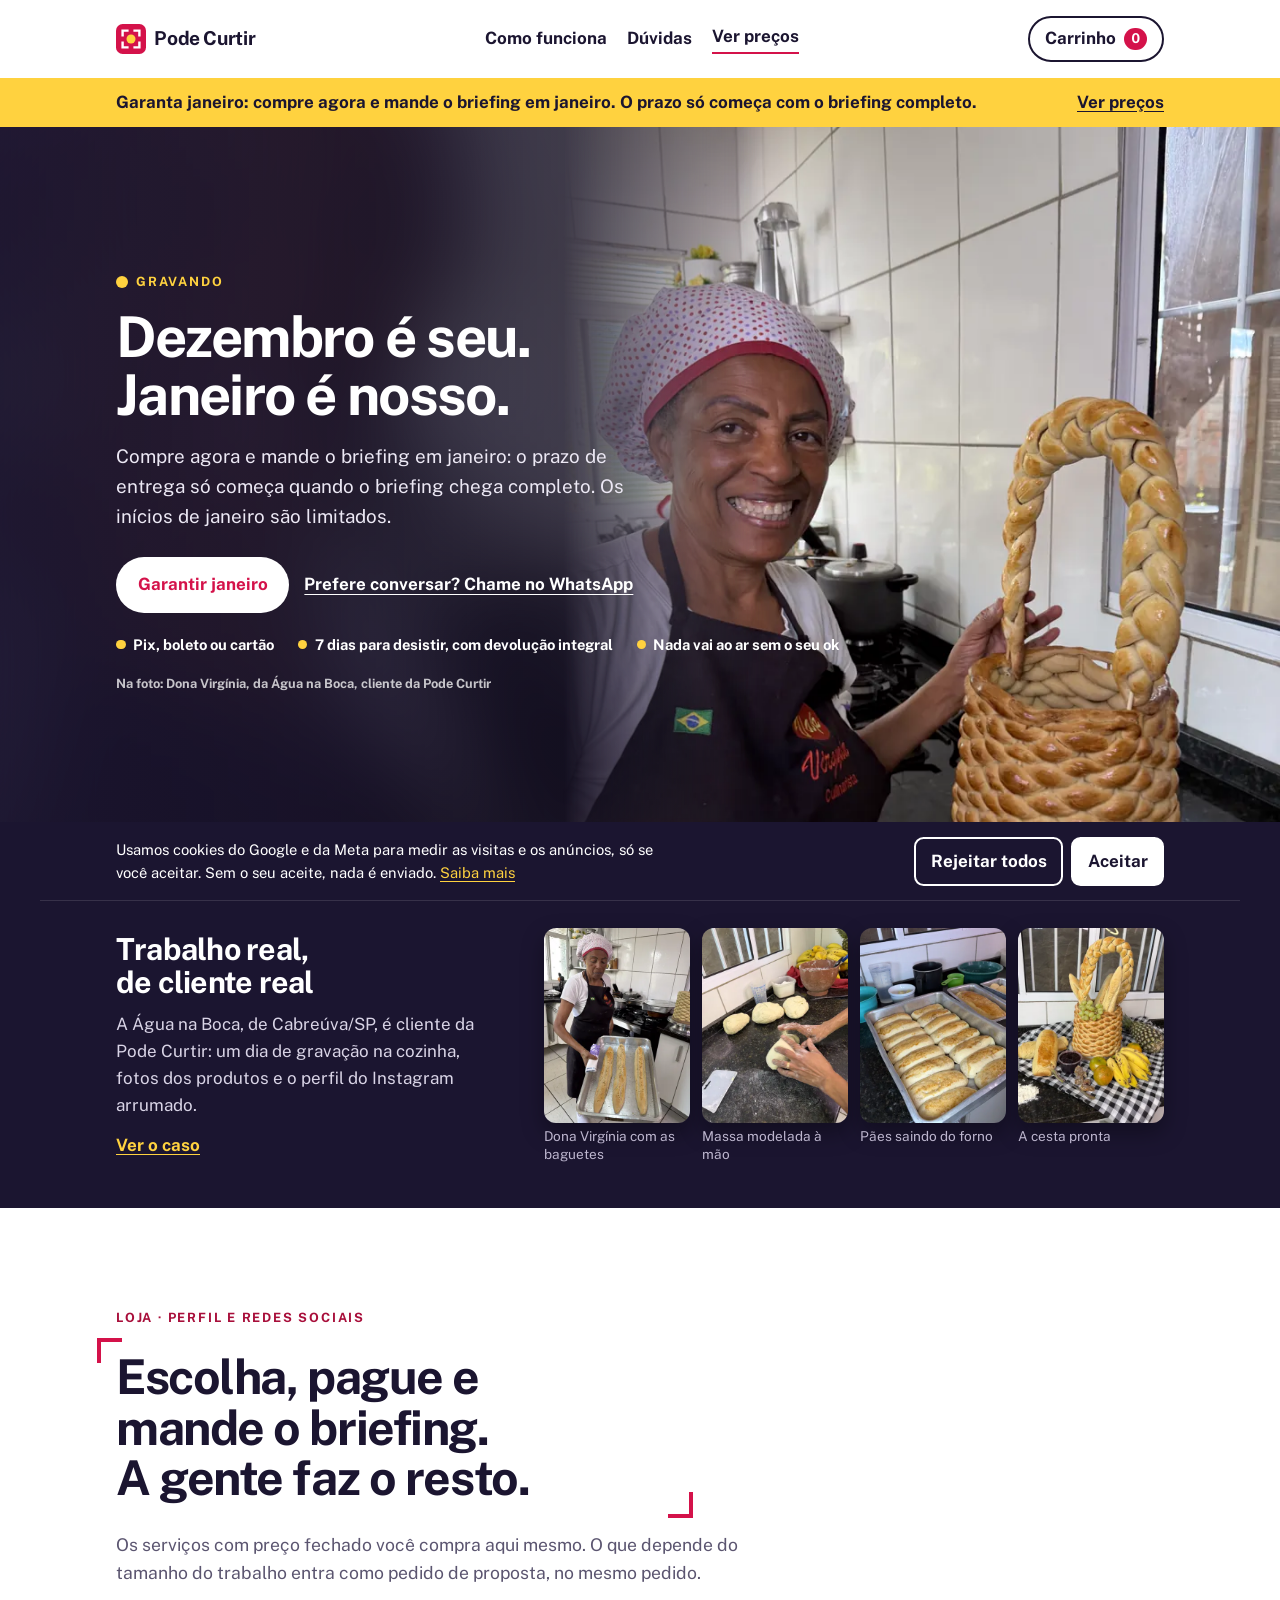
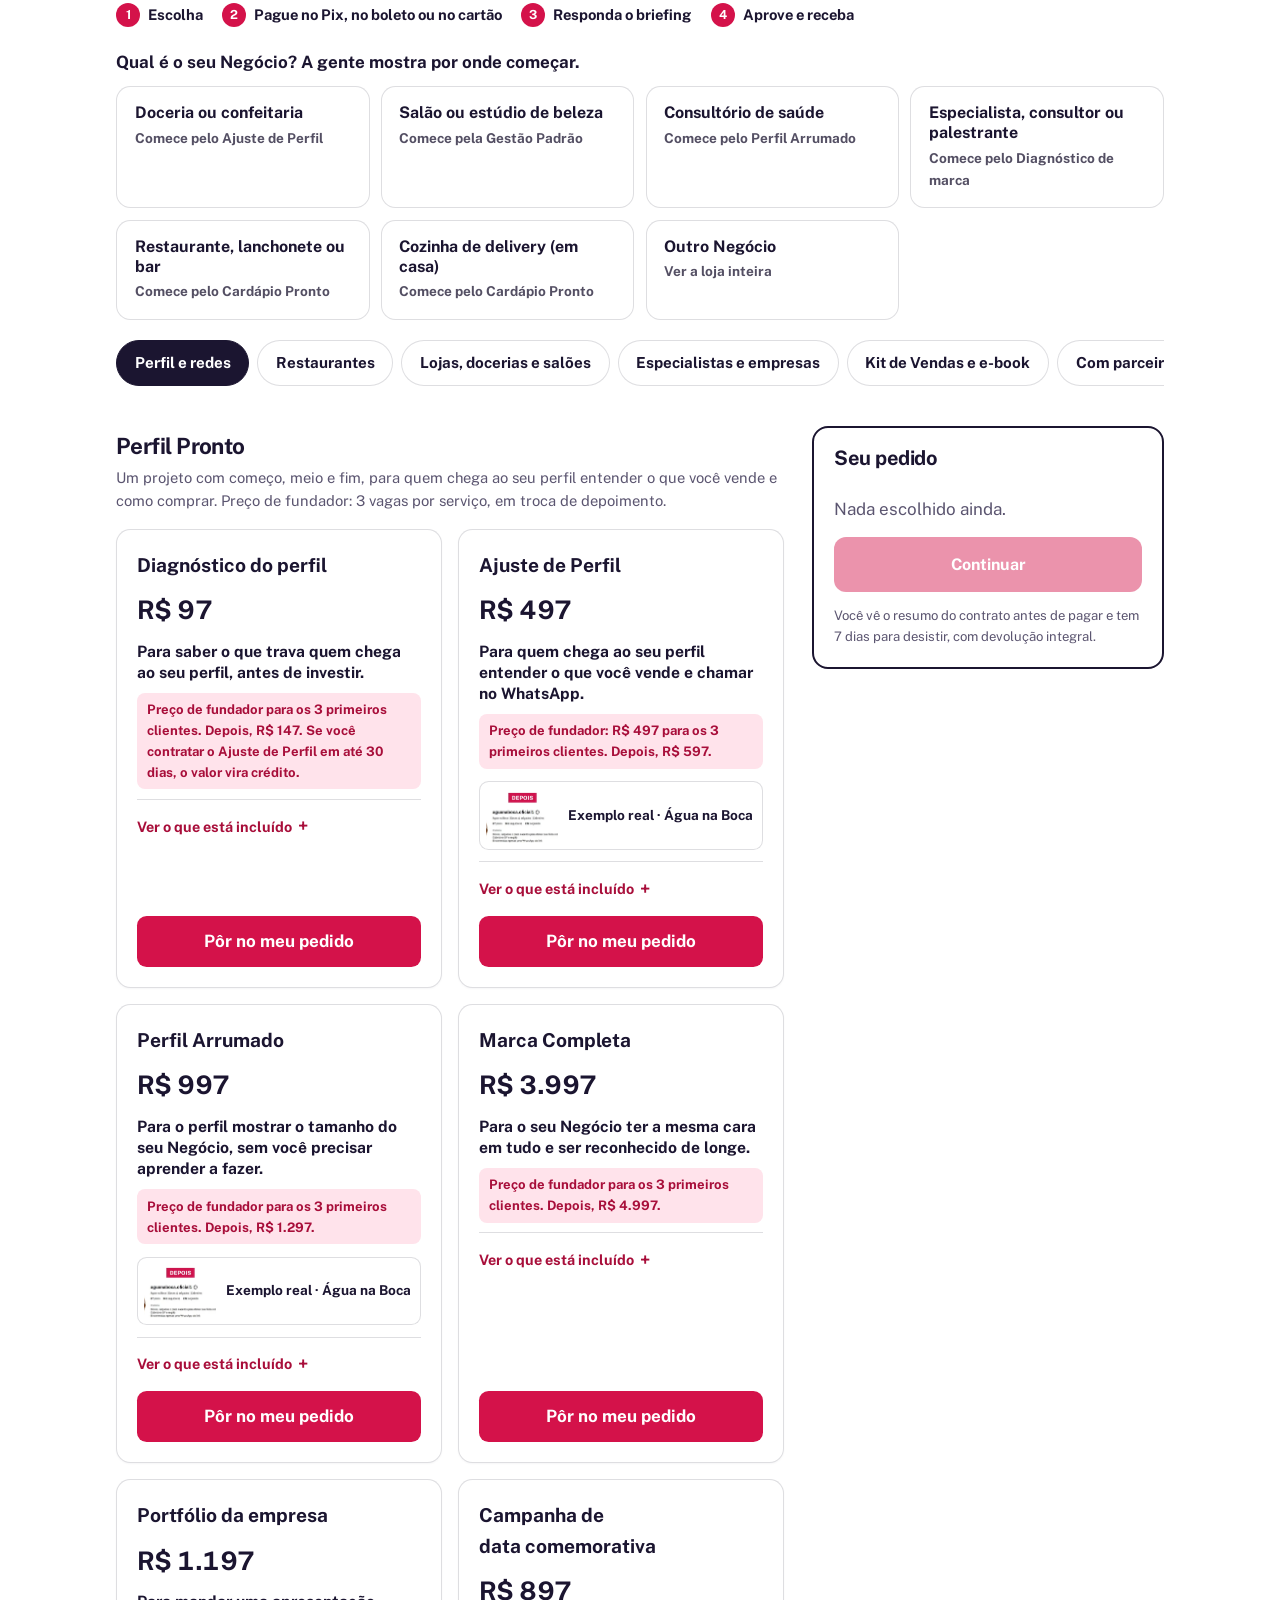
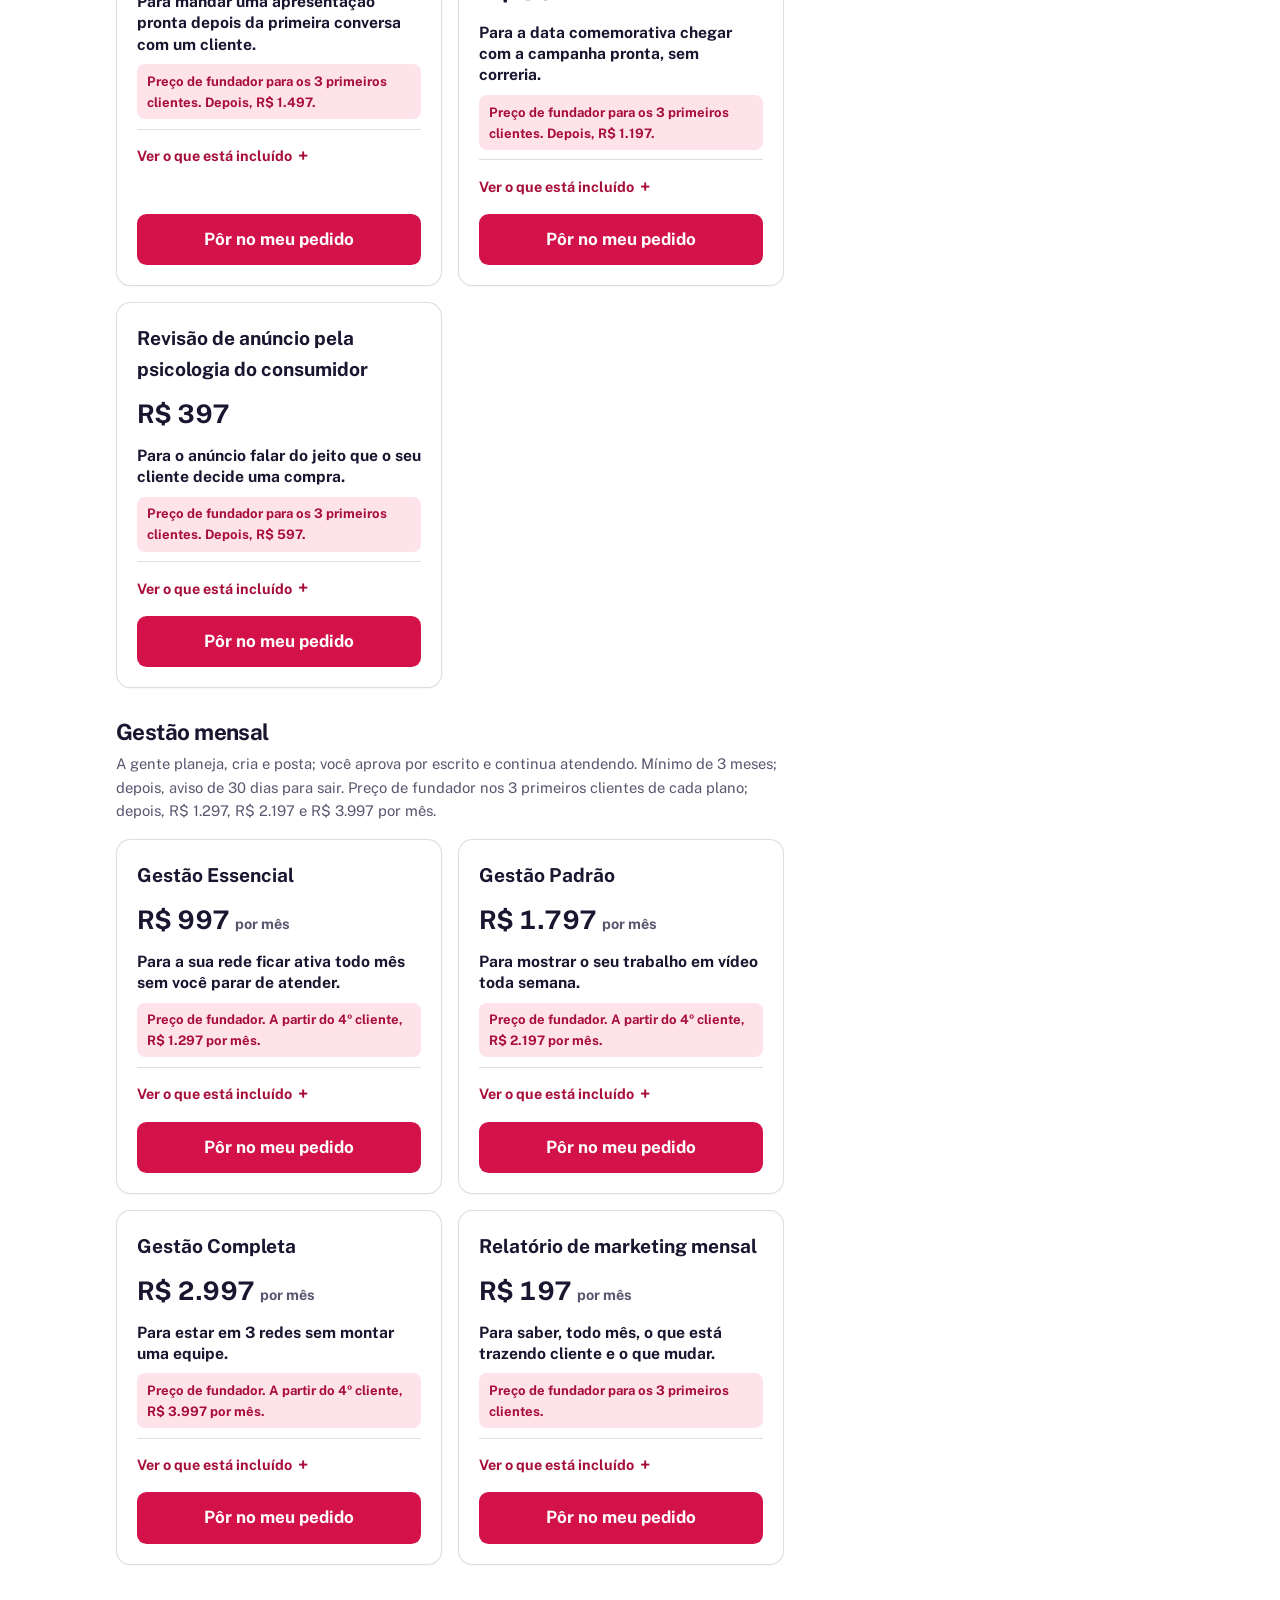
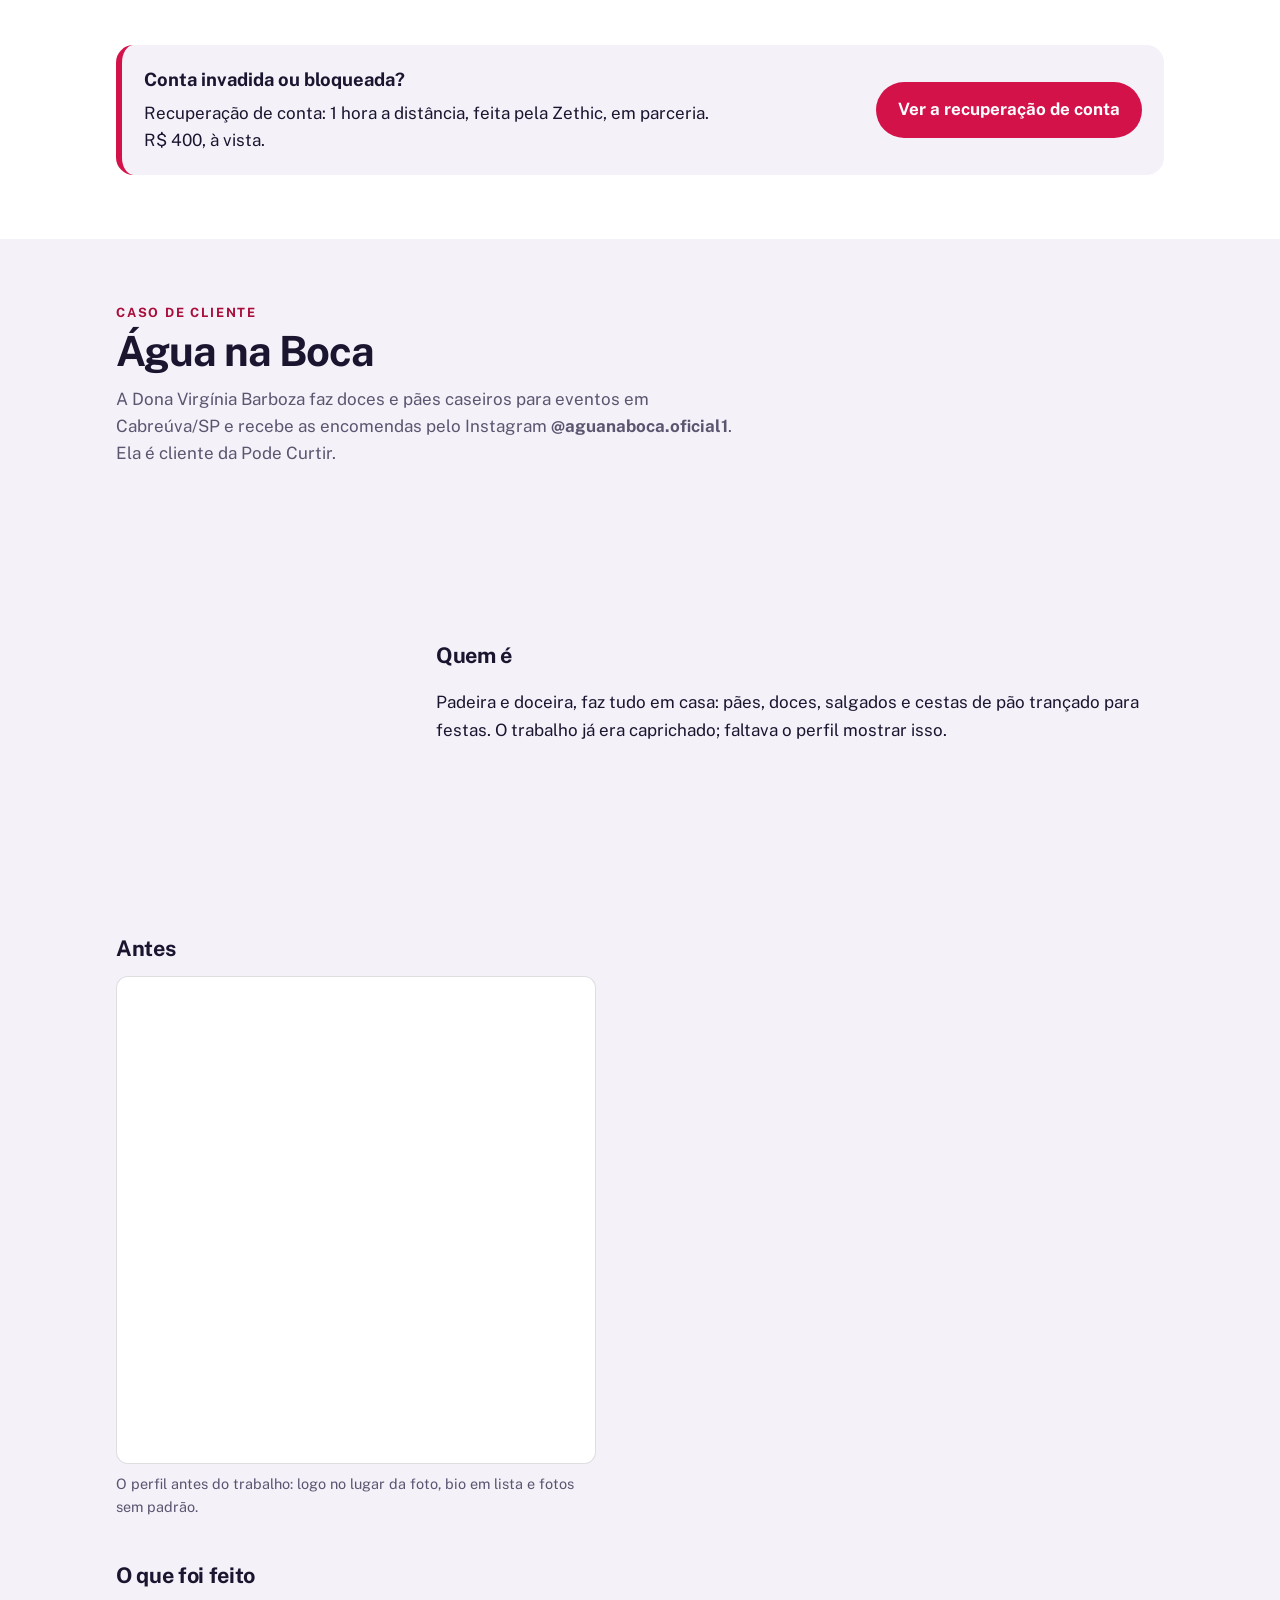
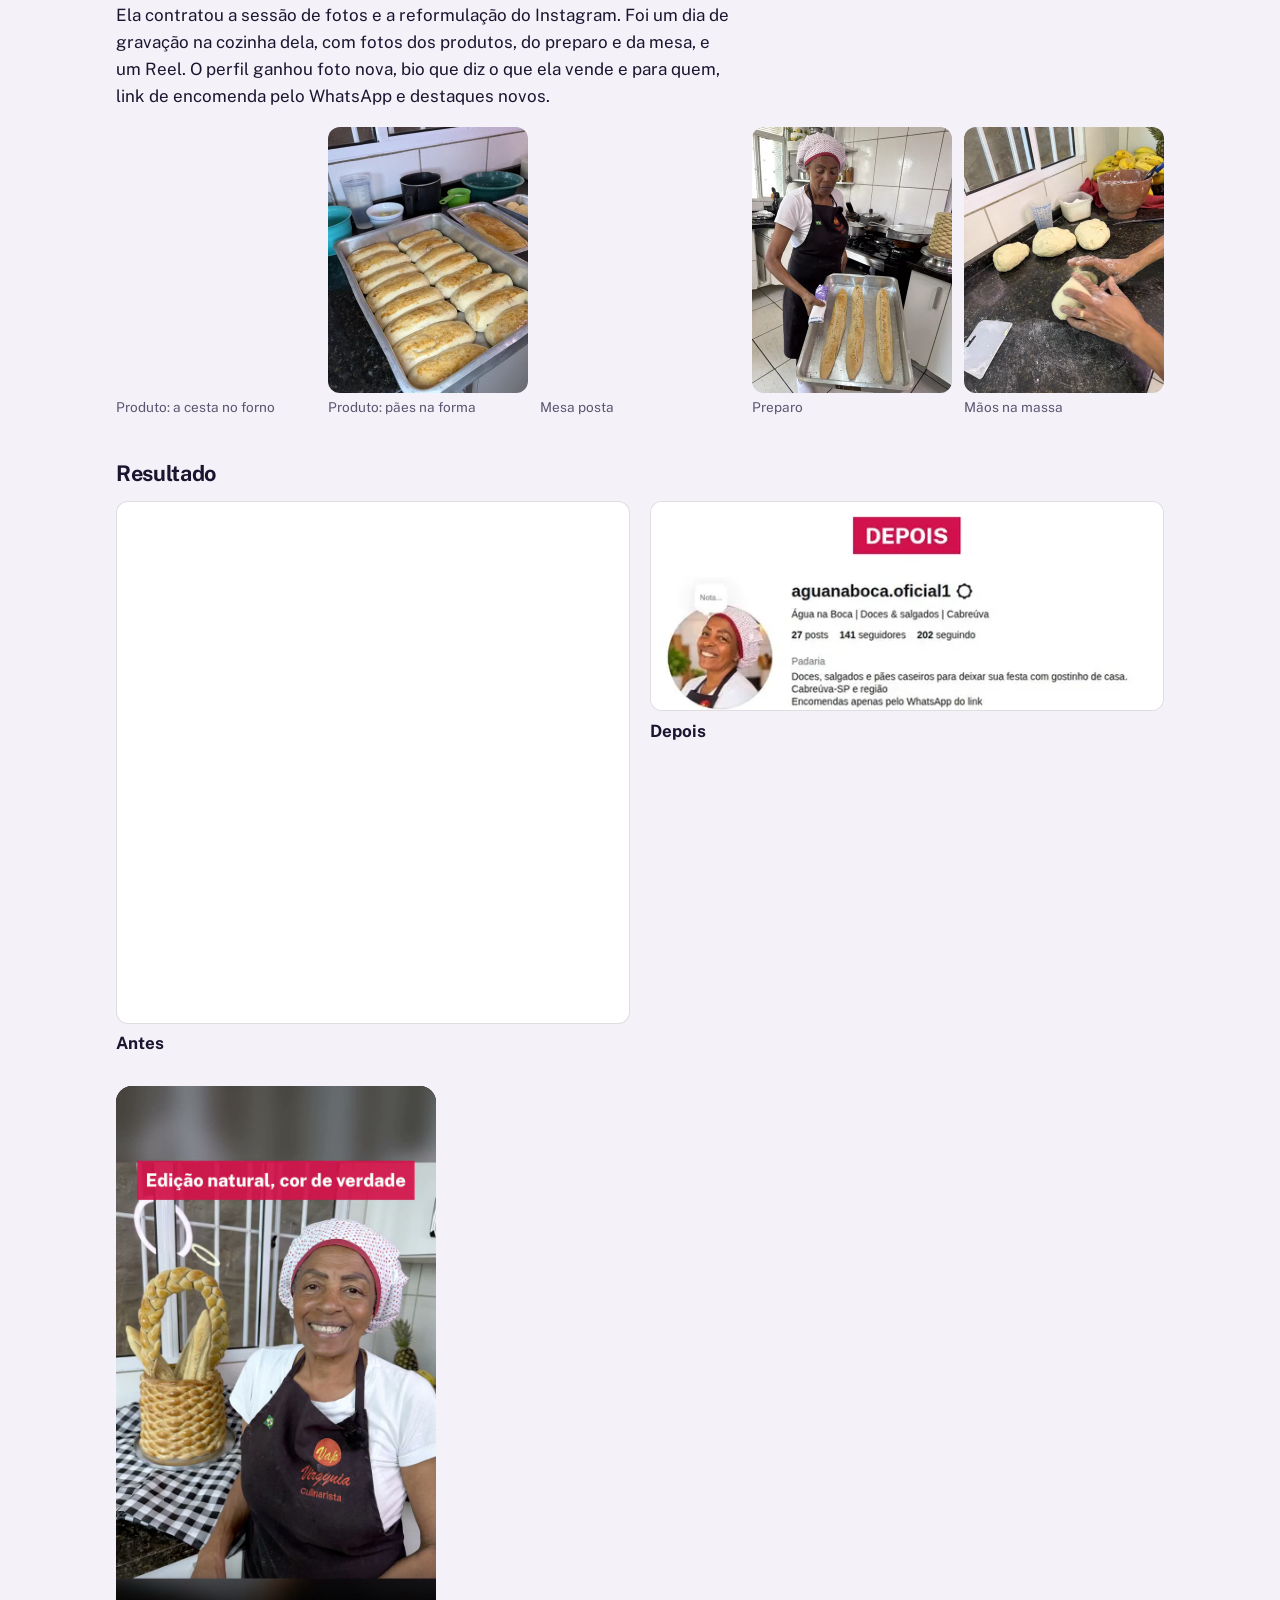
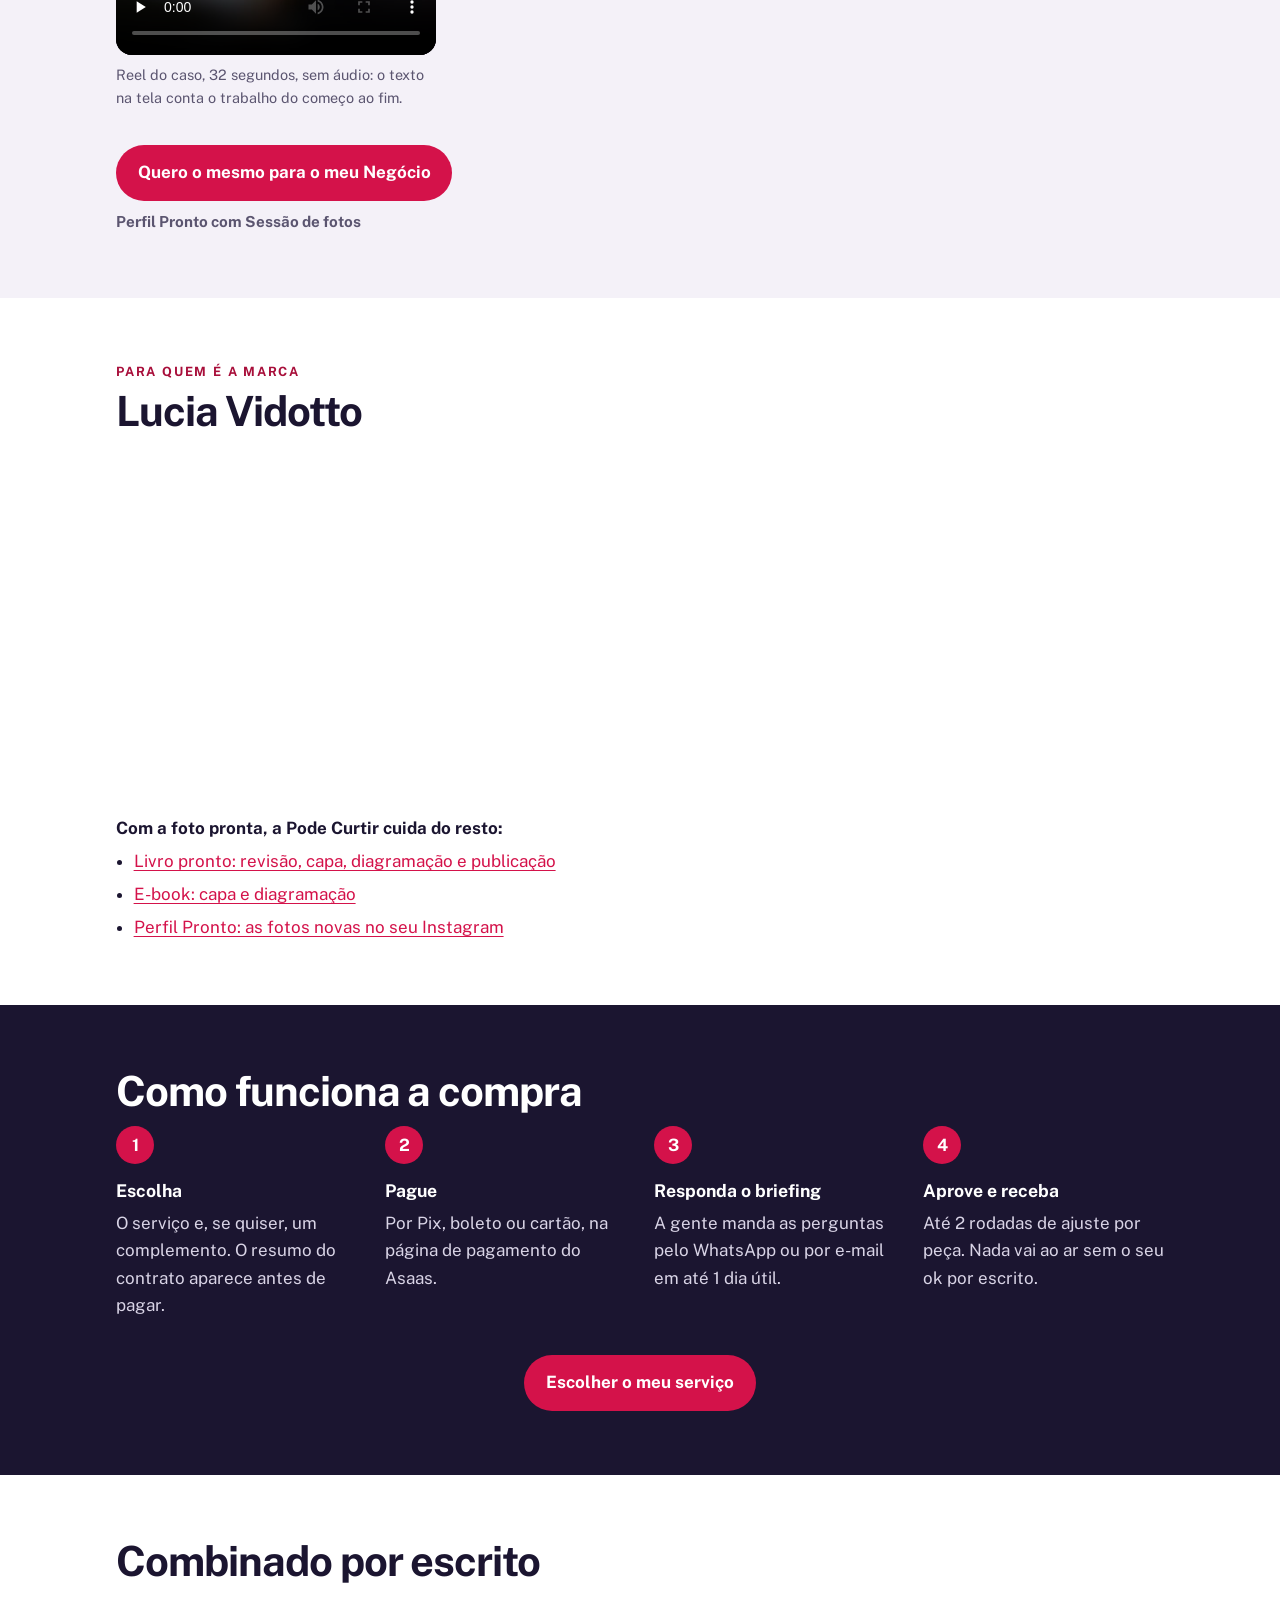
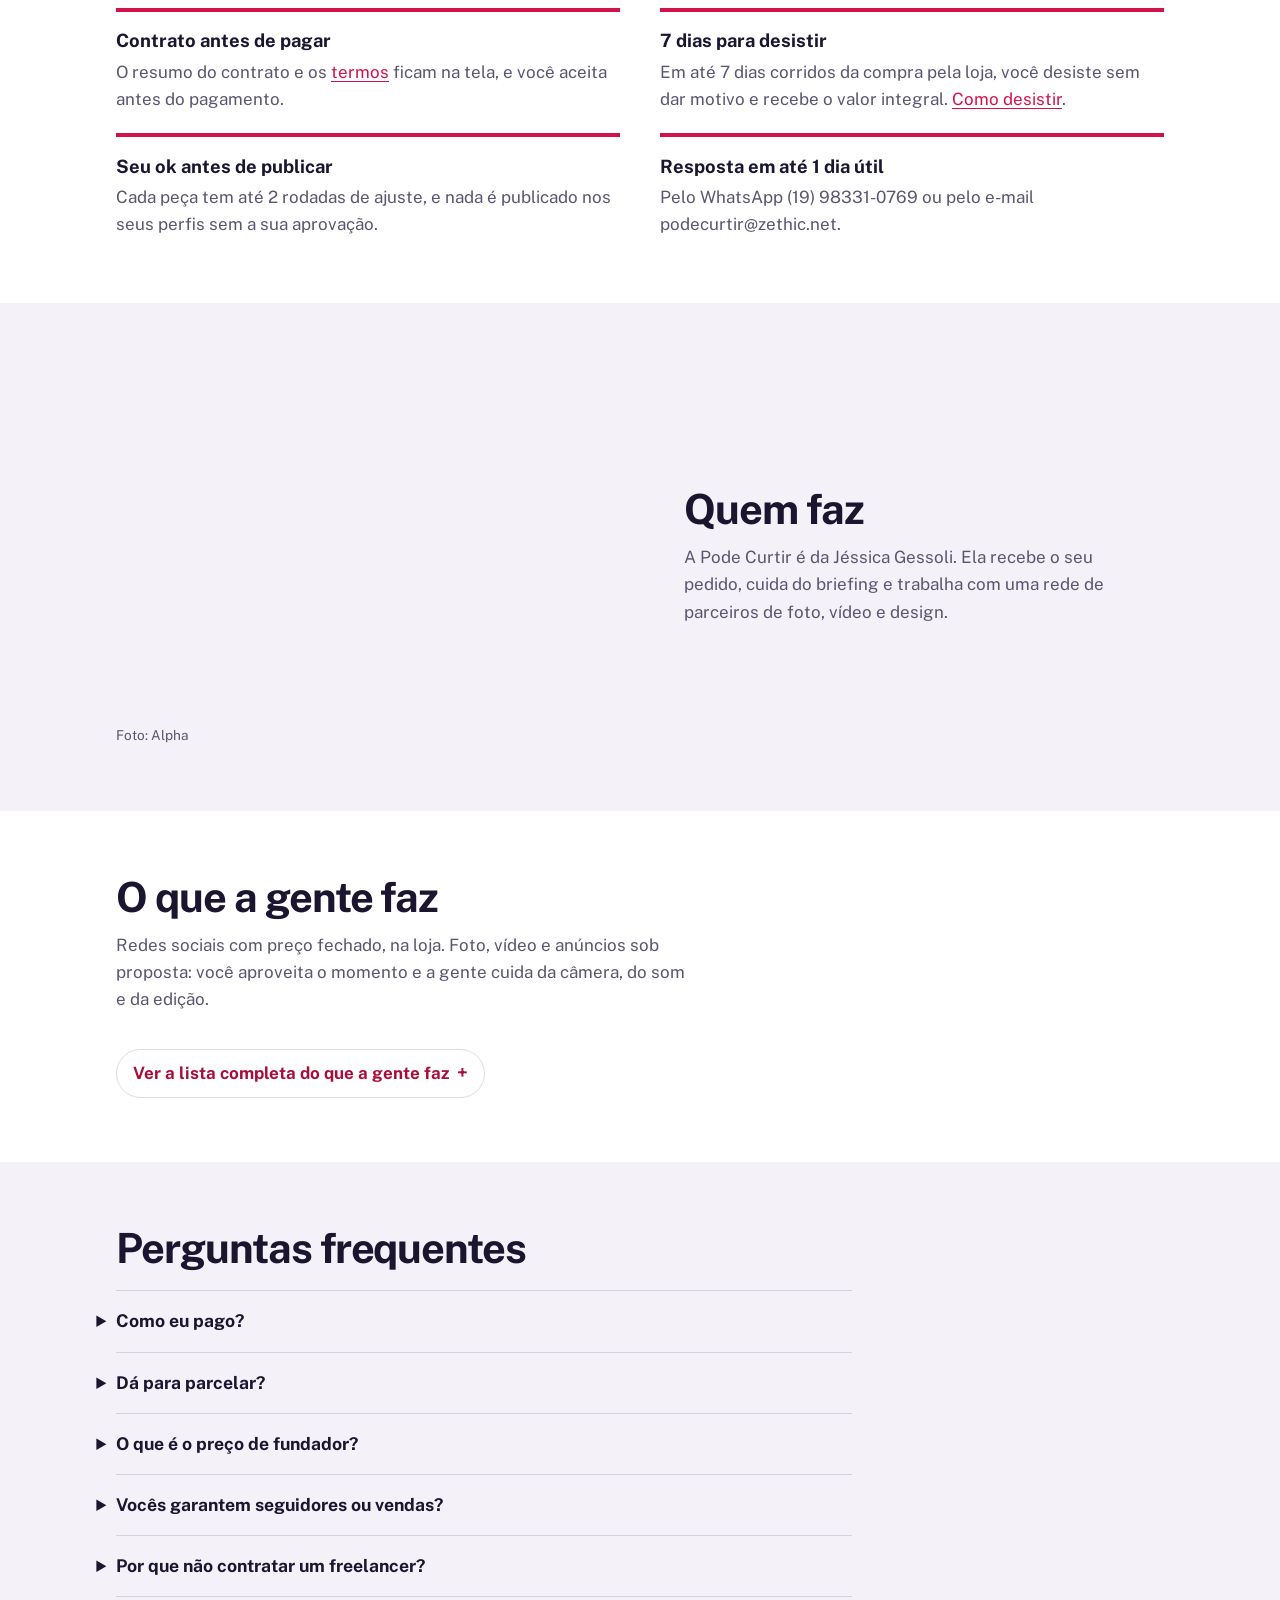
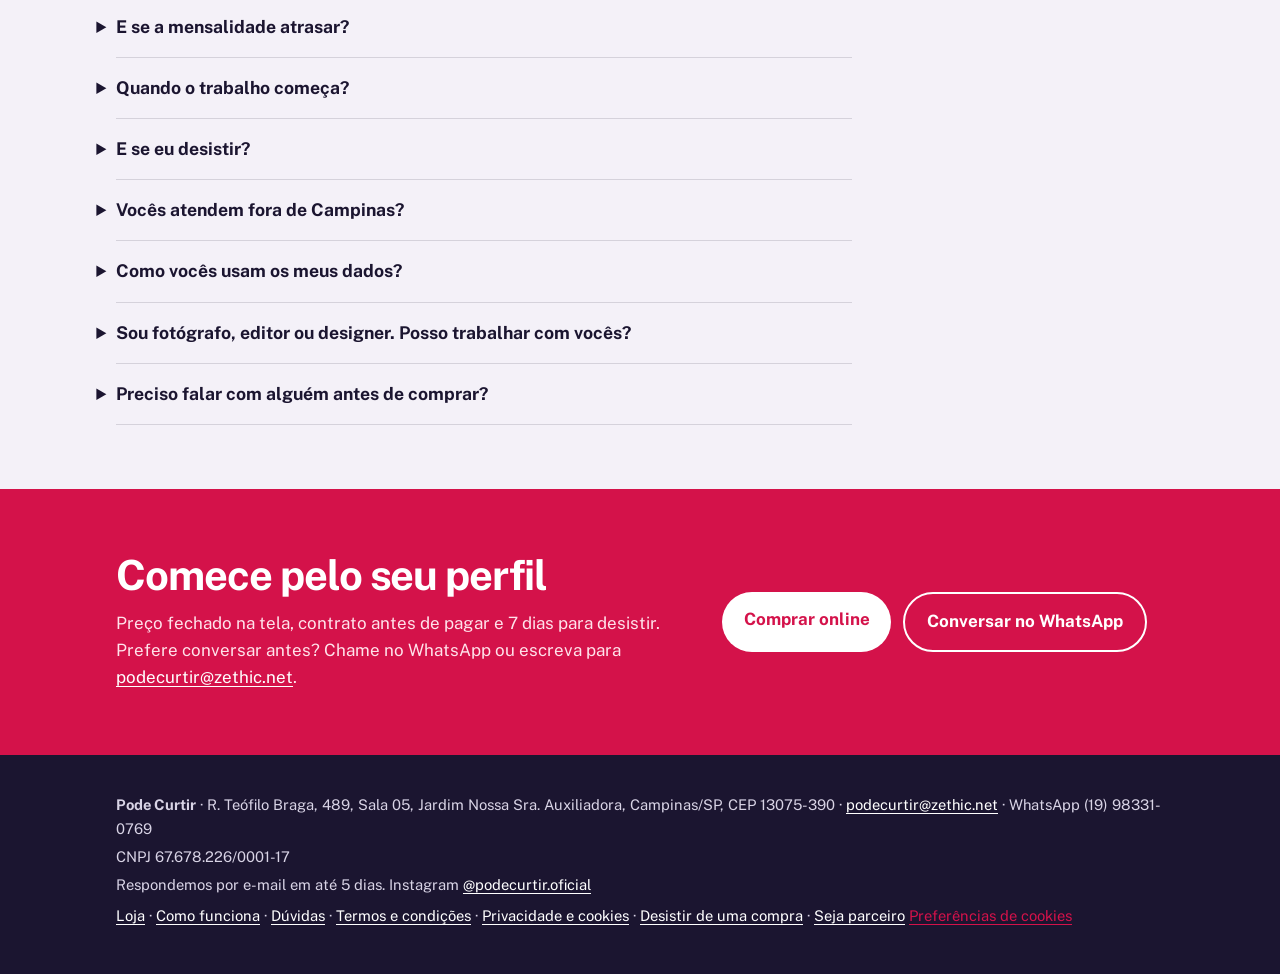
==== commit 77b9c606: "Retratos da Lucia Vidotto sem texto de apresentação e sem linha de crédito Pedido da Jéssica (12/11/" ====
--- a/index.html
+++ b/index.html
@@ -299,12 +299,10 @@
     <div class="wrap">
       <span class="eyebrow">PARA QUEM É A MARCA</span>
       <h2 id="t-lucia">Lucia Vidotto</h2>
-      <p class="intro">Retratos da Lucia Vidotto, com dois figurinos, para usar no perfil e no trabalho.</p>
       <ul class="retratos">
         <li><figure><picture><source type="image/webp" srcset="/assets/img/lucia-vidotto_01-400.webp 400w, /assets/img/lucia-vidotto_01-800.webp 800w" sizes="(min-width: 60rem) 16rem, 45vw"><img src="/assets/img/lucia-vidotto_01-800.jpg" width="800" height="1200" loading="lazy" decoding="async" alt="Lucia Vidotto sorrindo, de blazer laranja e braços cruzados, diante de uma mandala na parede"></picture></figure></li>
         <li><figure><picture><source type="image/webp" srcset="/assets/img/lucia-vidotto_03-400.webp 400w, /assets/img/lucia-vidotto_03-800.webp 800w" sizes="(min-width: 60rem) 16rem, 45vw"><img src="/assets/img/lucia-vidotto_03-800.jpg" width="800" height="1200" loading="lazy" decoding="async" alt="Lucia Vidotto sorrindo, de blazer roxo e braços cruzados, diante de uma janela com plantas ao fundo"></picture></figure></li>
       </ul>
-      <p class="credito">Foto: Alpha, parceira da Pode Curtir</p>
       <!-- 12/11/2026 (Jéssica): a foto é da Alpha; daqui o link leva para o que a Pode Curtir faz com ela (livro, e-book,
            perfil), e não para ensaio, para não esbarrar no trabalho da Alpha. -->
       <p class="com-a-foto">Com a foto pronta, a Pode Curtir cuida do resto:</p>
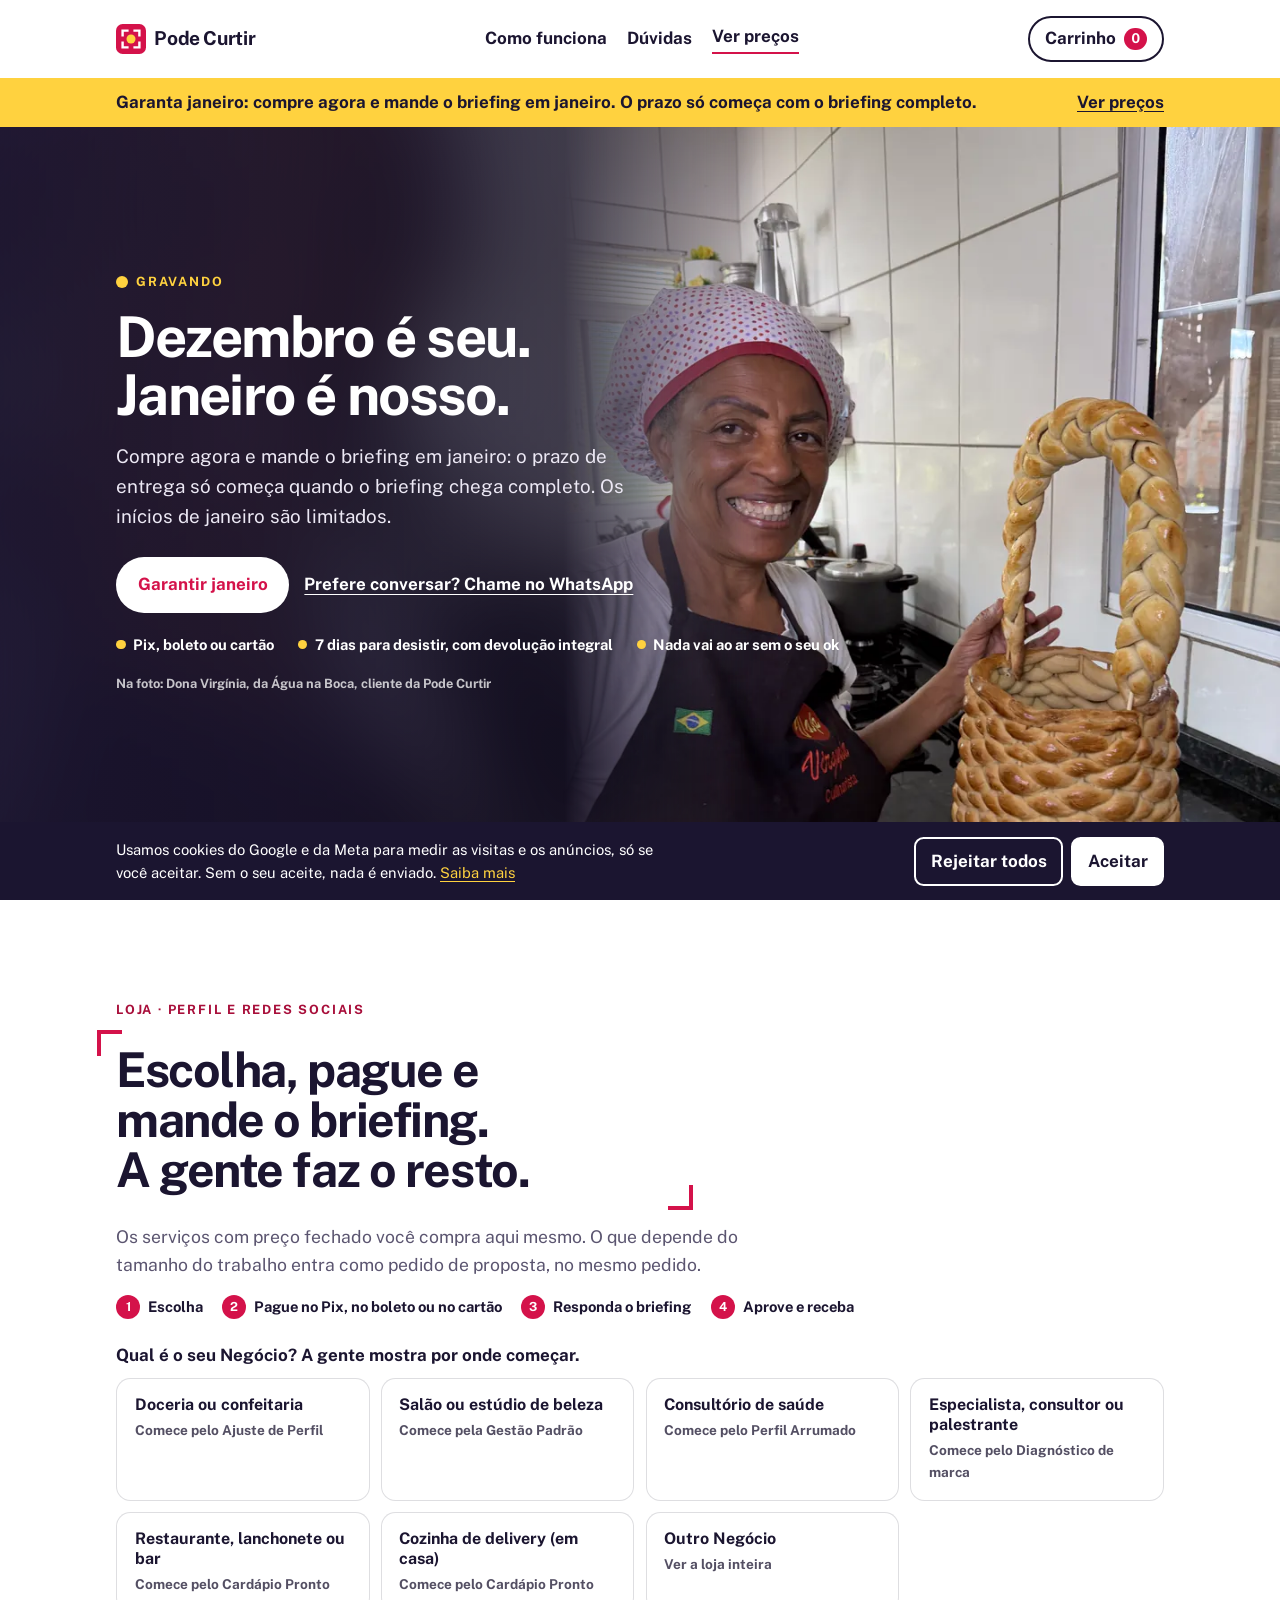
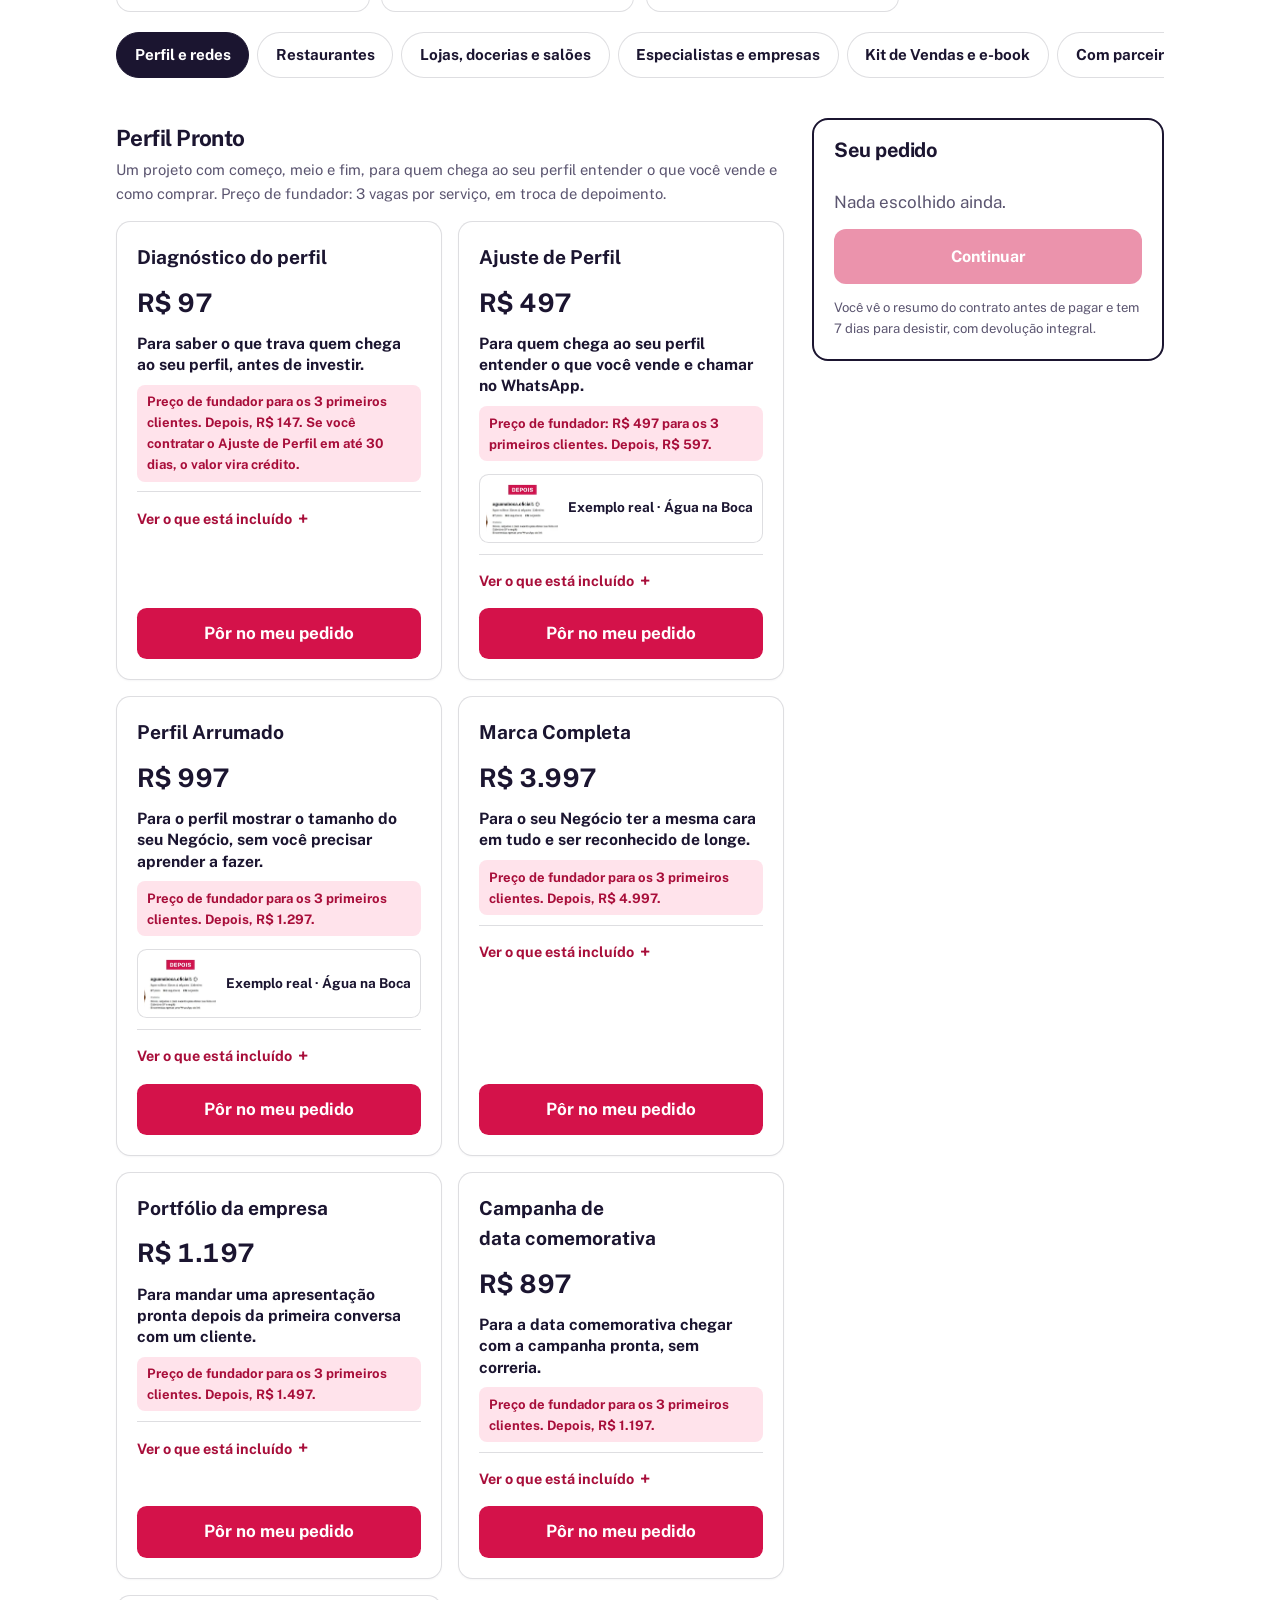
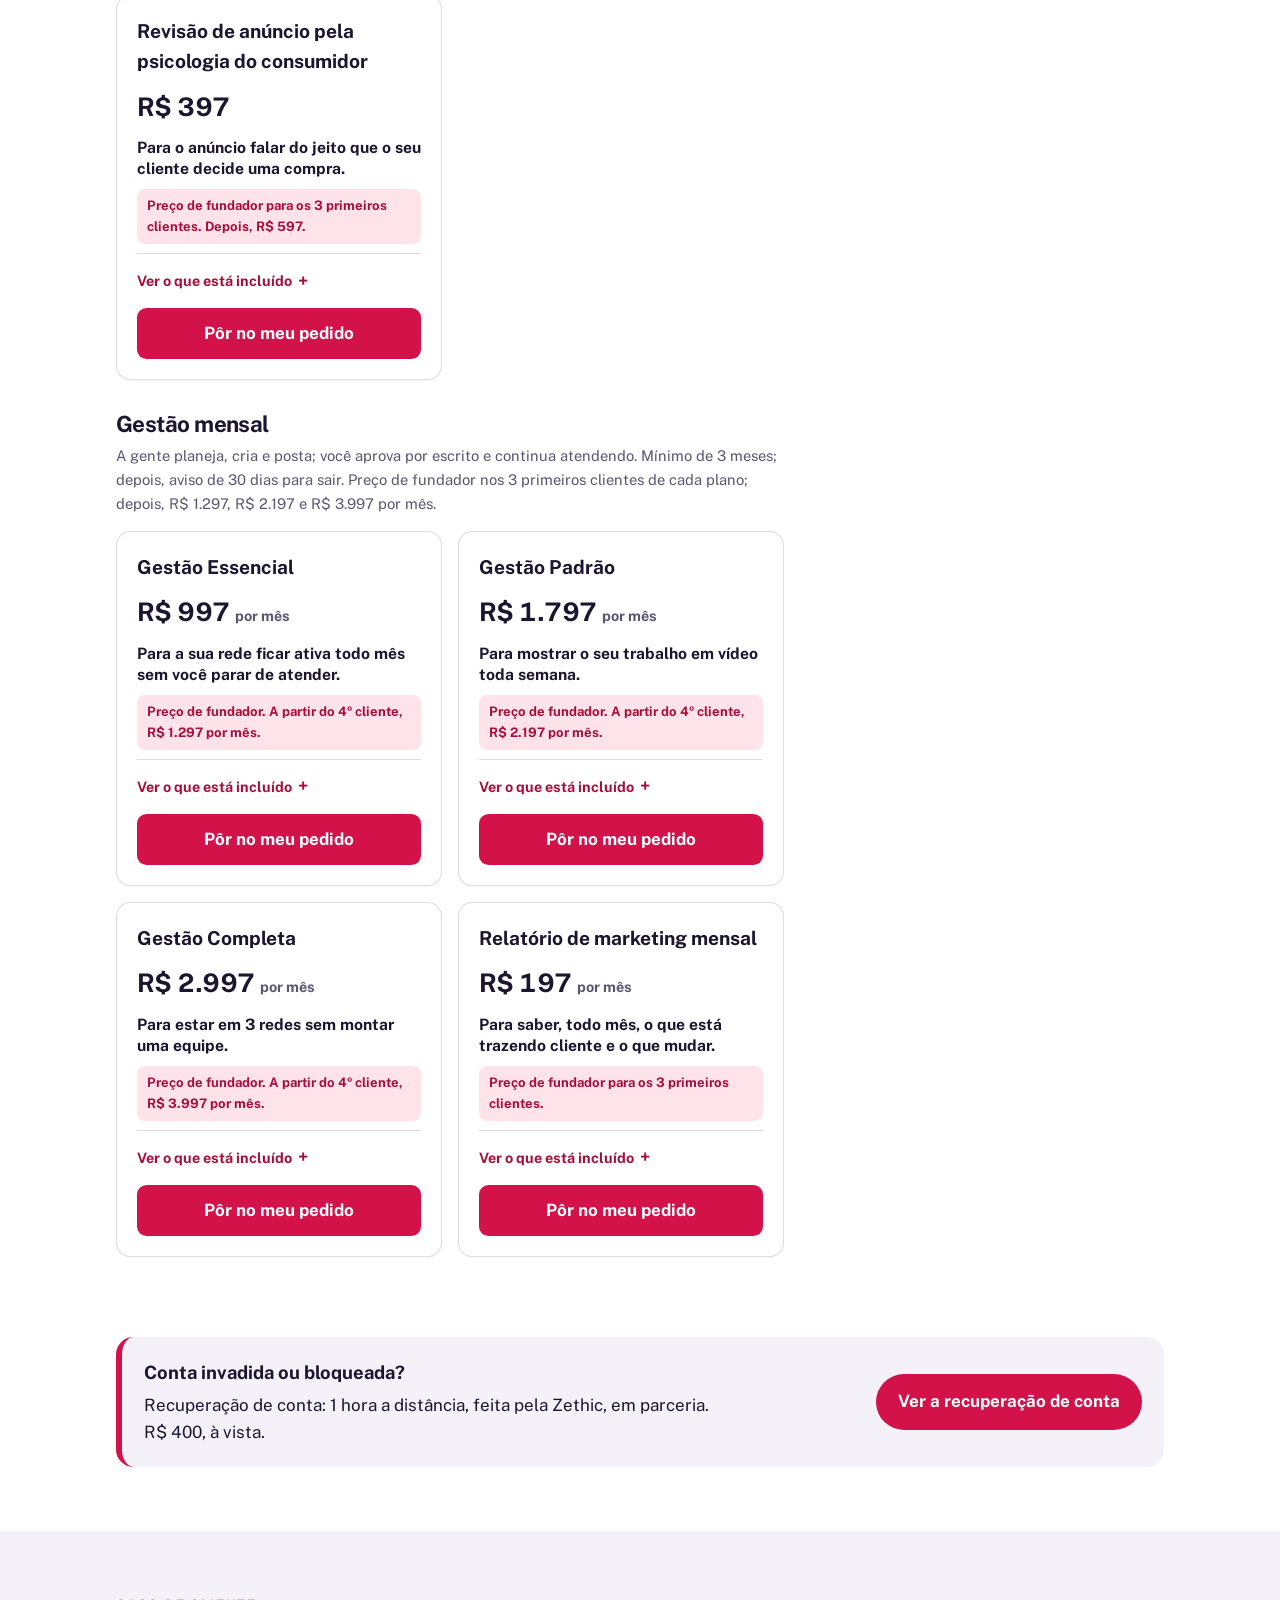
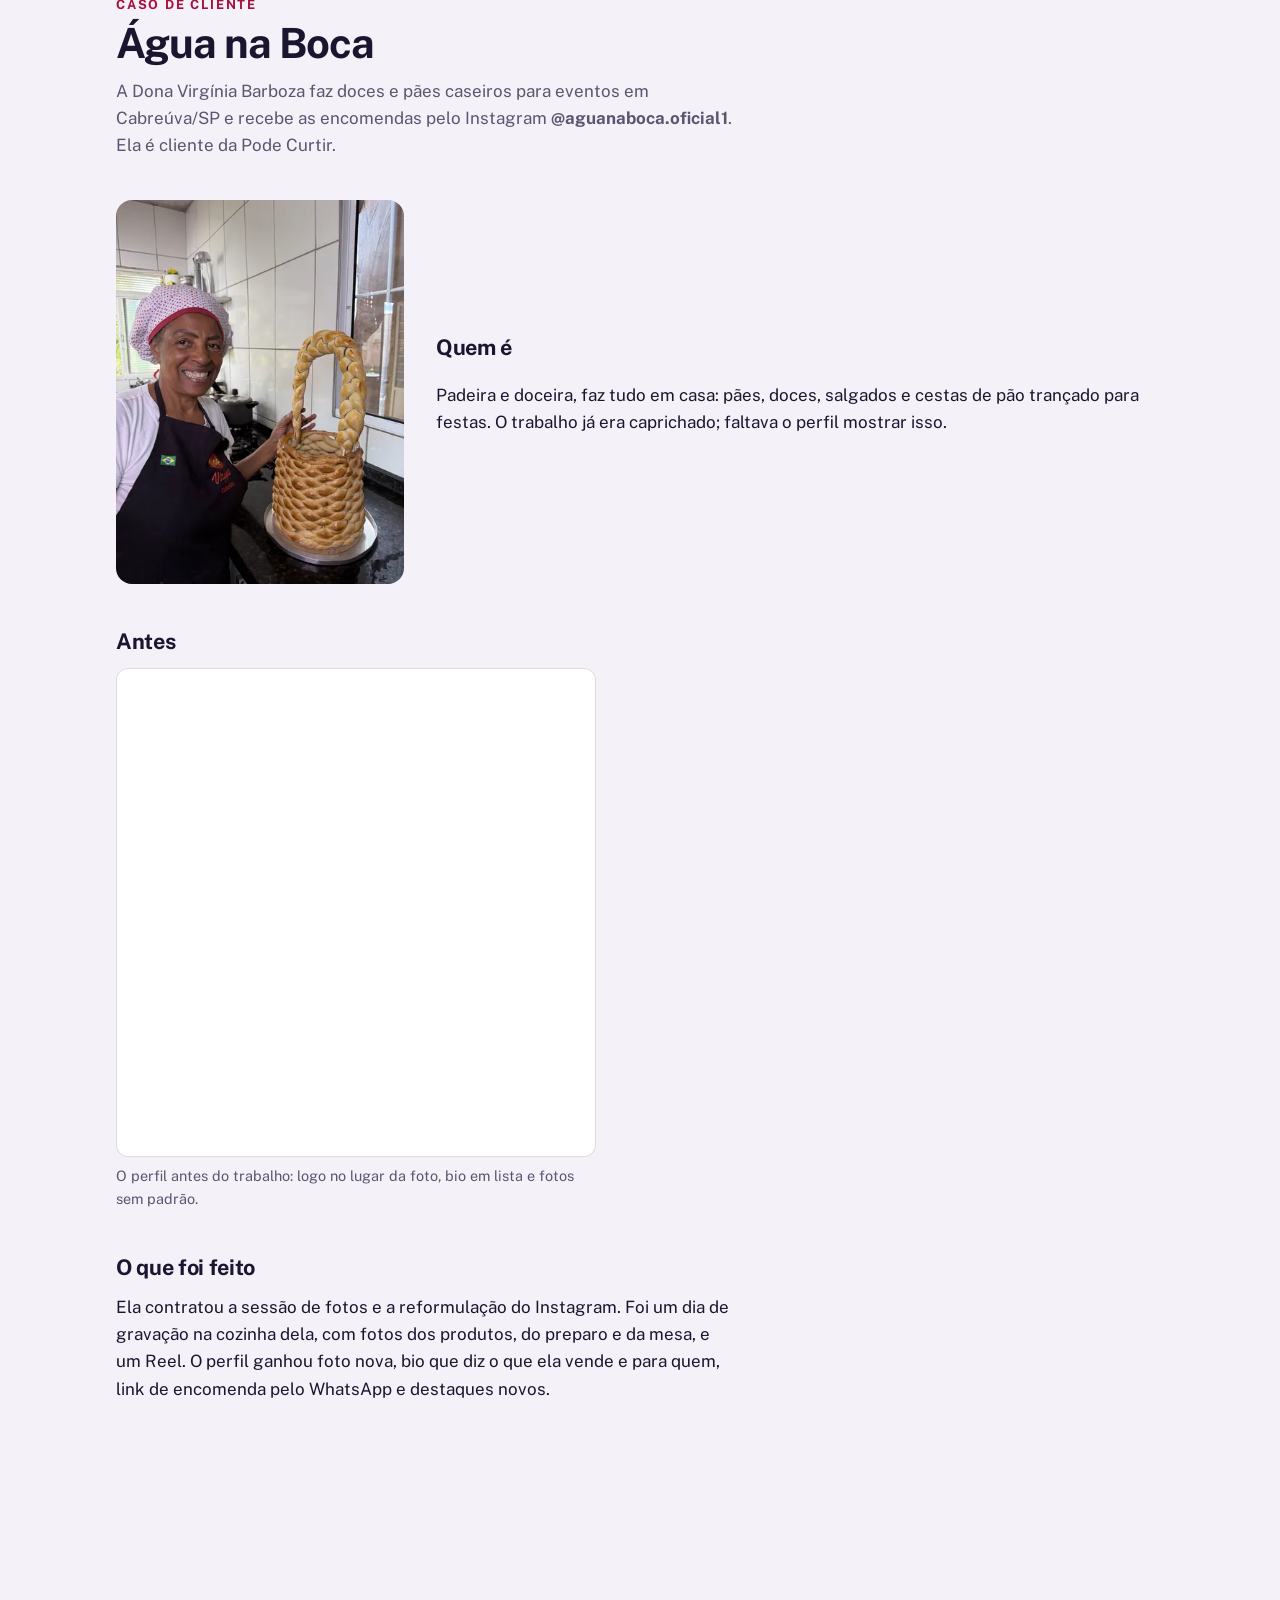
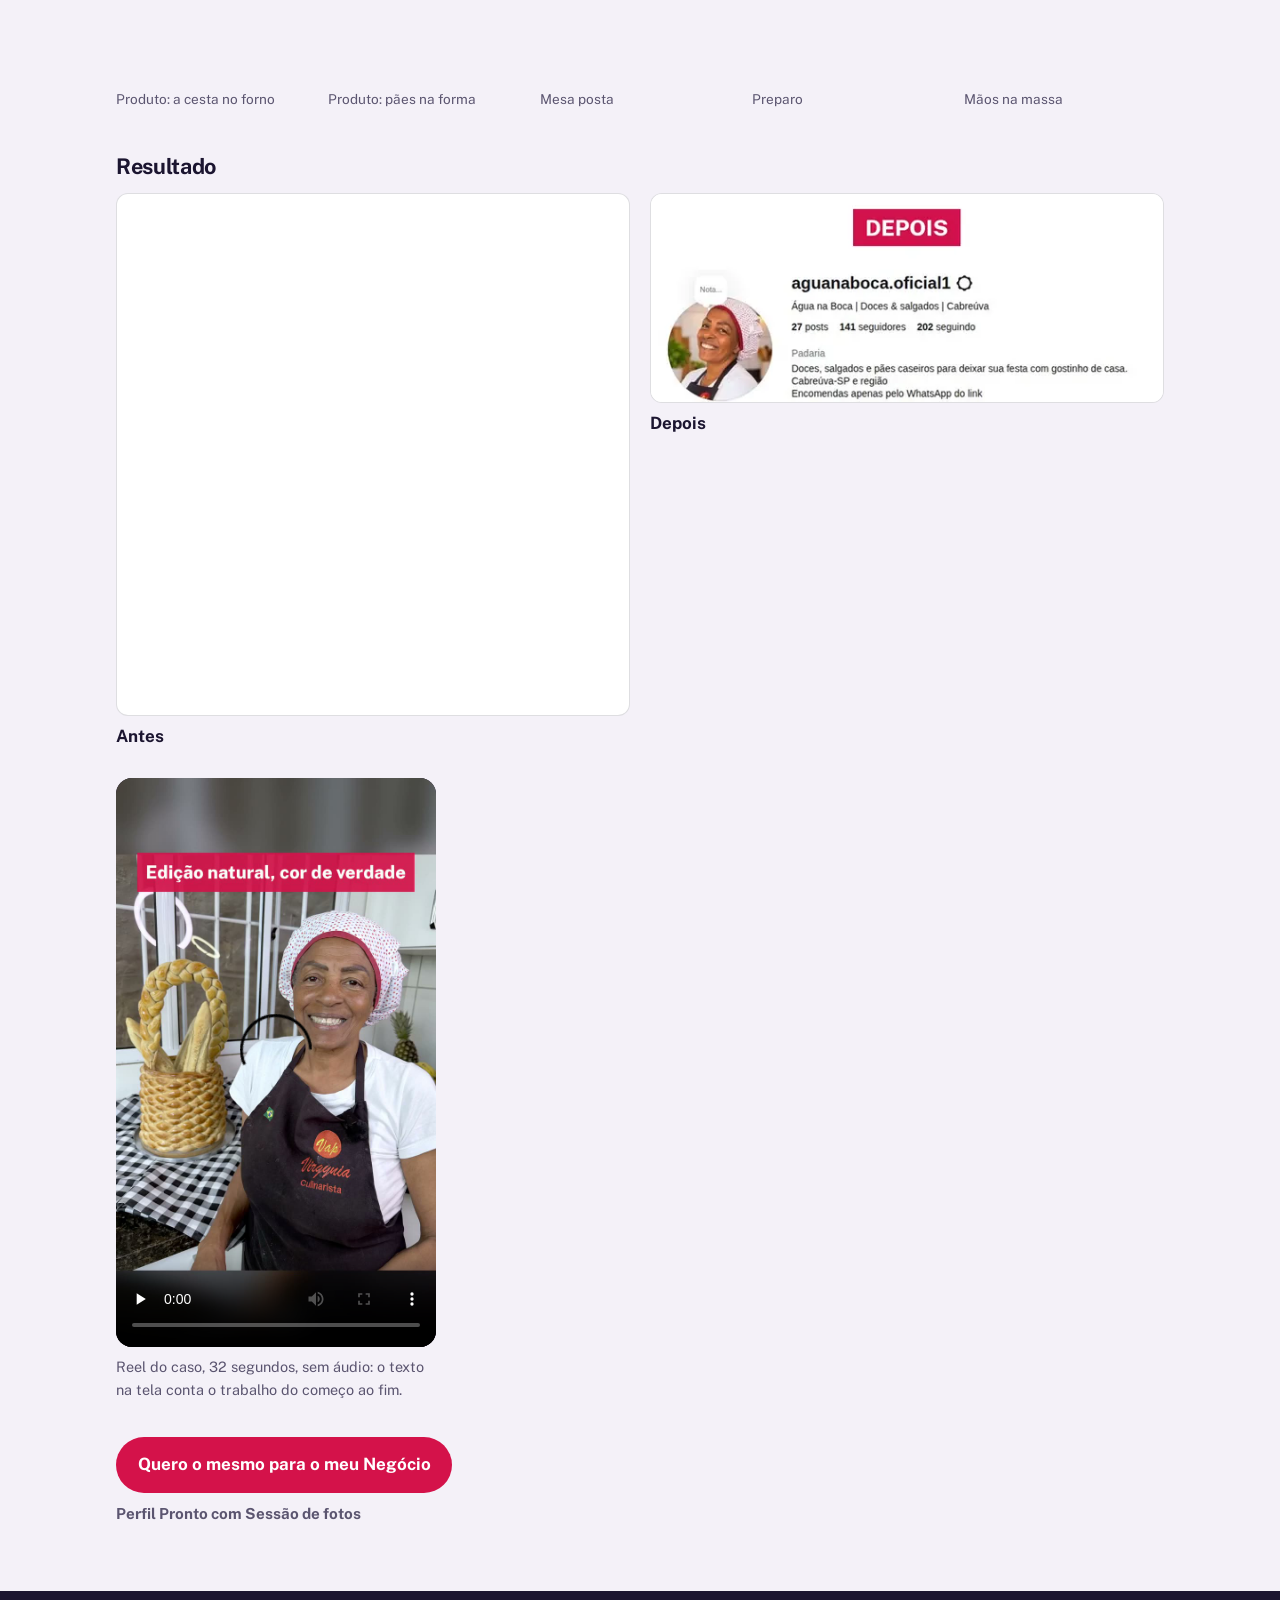
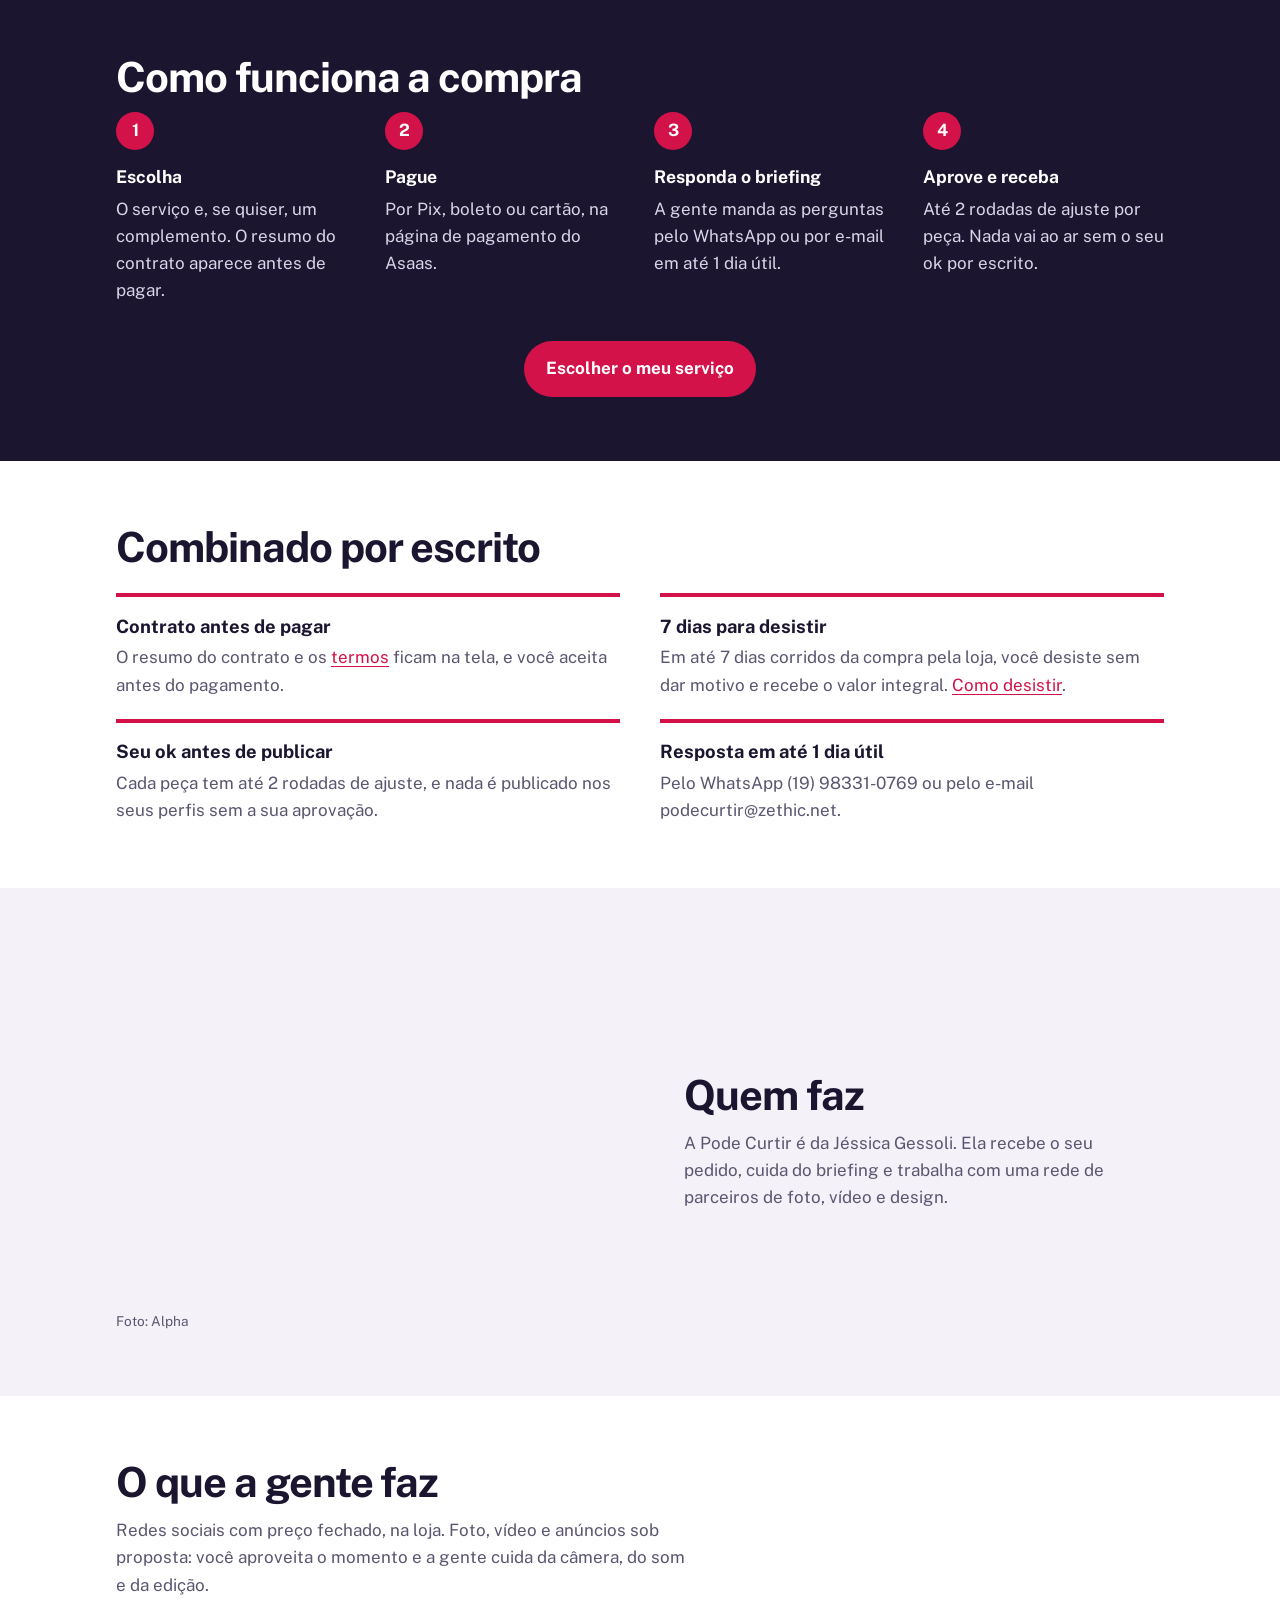
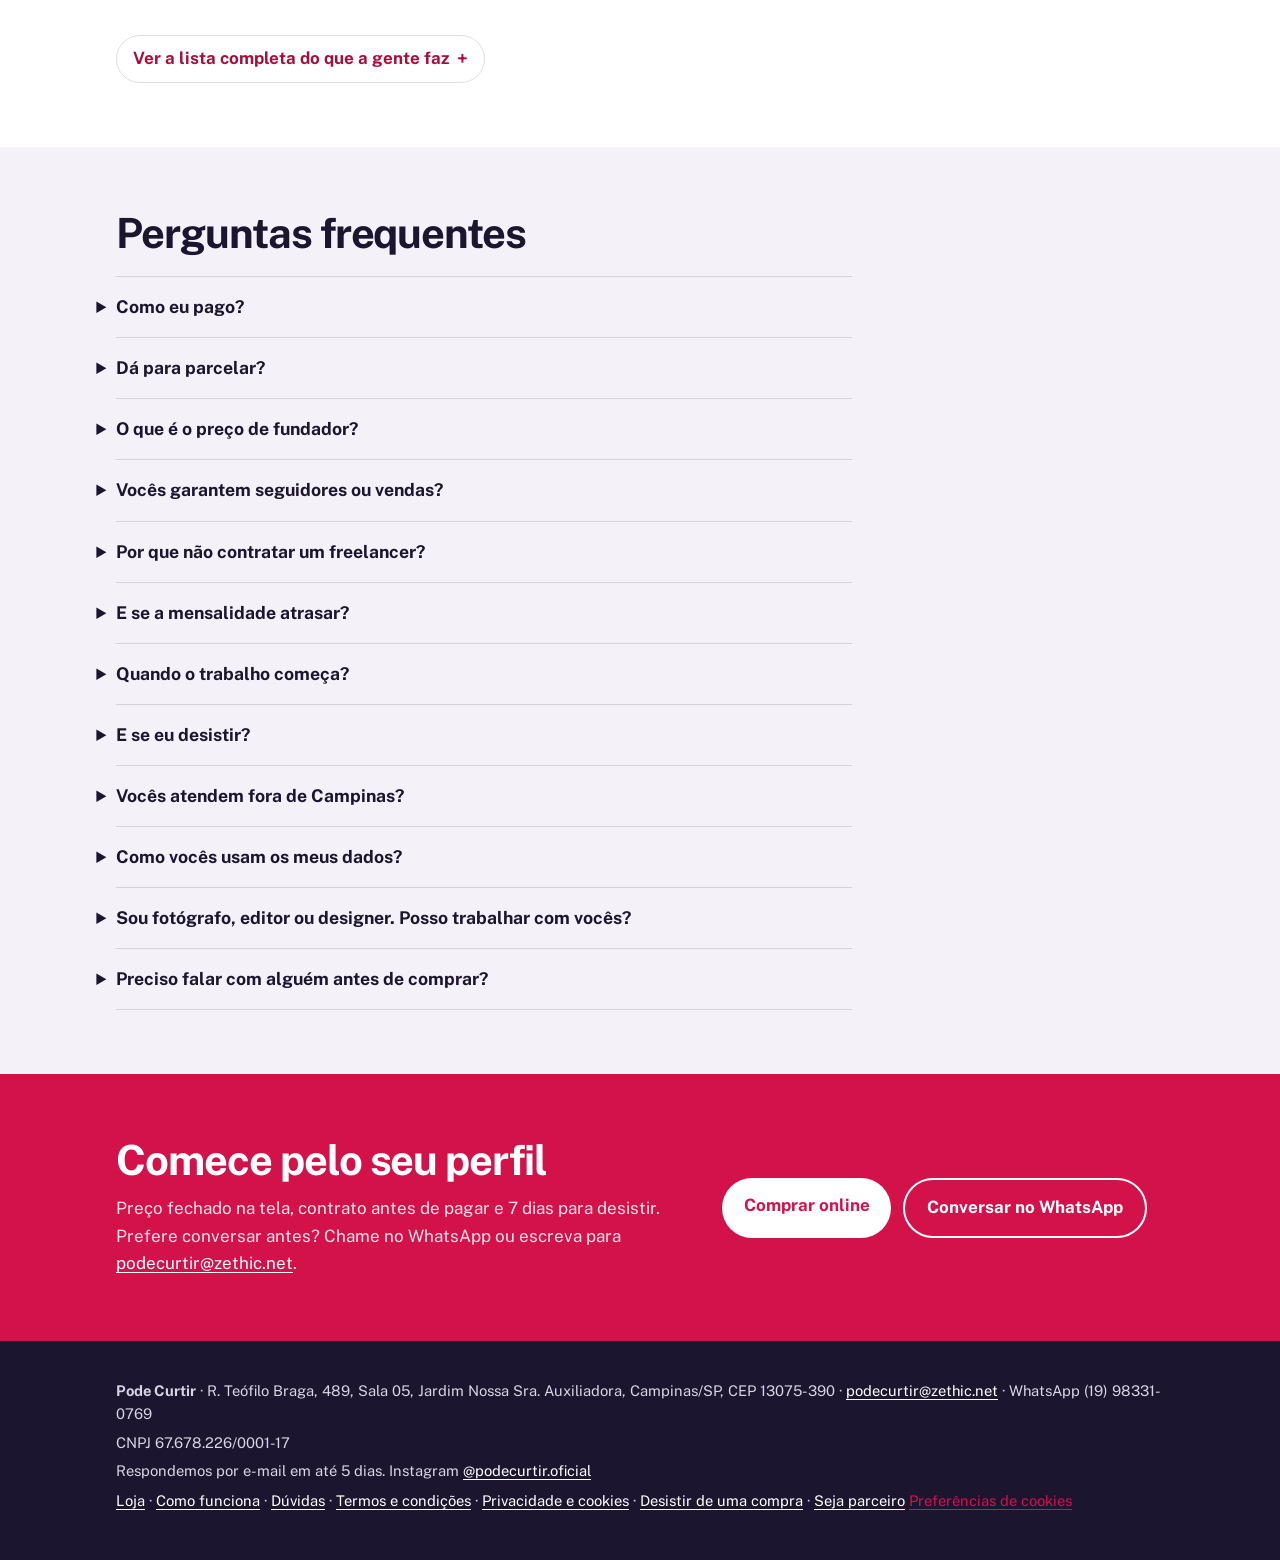
==== commit f9be563c: "Tira a faixa "Trabalho real" e o bloco da Lucia Vidotto Decisão da Jéssica (12/11/2026): fica só o c" ====
--- a/index.html
+++ b/index.html
@@ -113,7 +113,7 @@
           <p class="slide-t">Quem é a marca aparece com o melhor rosto.</p>
           <p class="lede">Ensaio da Lucia Vidotto, feito pela Alpha, parceira de foto da Pode Curtir. Foto e vídeo entram como pedido de proposta, no mesmo pedido da loja.</p>
           <div class="actions">
-            <a class="btn cheio" href="#caso-lucia-vidotto">Ver o retrato</a>
+            <a class="btn cheio" href="#t-perfil">Ver o Perfil Pronto</a>
             <a class="btn contorno" href="#loja" data-evento="ver_precos">Ver preços</a>
           </div>
           <p class="slide-cred">Foto: Alpha</p>
@@ -129,23 +129,6 @@
       <button type="button" class="pausa">Pausar</button>
     </div>
   </div>
-
-  <!-- 11/11/2026 (Jéssica, mapa de mídias): faixa de prova logo abaixo do topo. -->
-  <section class="prova" aria-labelledby="t-prova">
-    <div class="wrap">
-      <div class="prova-texto">
-        <h2 id="t-prova">Trabalho real, de cliente real</h2>
-        <p>A Água na Boca, de Cabreúva/SP, é cliente da Pode Curtir: um dia de gravação na cozinha, fotos dos produtos e o perfil do Instagram arrumado.</p>
-        <a class="prova-link" href="#caso-agua-na-boca" data-evento="ver_caso">Ver o caso</a>
-      </div>
-      <ul class="prova-fotos">
-        <li><figure><picture><source type="image/webp" srcset="/assets/img/agua-na-boca_virginia-forma-de-paes-400.webp 400w, /assets/img/agua-na-boca_virginia-forma-de-paes-800.webp 800w" sizes="(min-width: 60rem) 9rem, 42vw"><img src="/assets/img/agua-na-boca_virginia-forma-de-paes-800.jpg" width="800" height="1066" loading="lazy" decoding="async" alt="Dona Virgínia na cozinha segurando uma forma com pães compridos"></picture><figcaption>Dona Virgínia com as baguetes</figcaption></figure></li>
-        <li><figure><picture><source type="image/webp" srcset="/assets/img/agua-na-boca_virginia-modelando-a-massa-400.webp 400w, /assets/img/agua-na-boca_virginia-modelando-a-massa-800.webp 800w" sizes="(min-width: 60rem) 9rem, 42vw"><img src="/assets/img/agua-na-boca_virginia-modelando-a-massa-800.jpg" width="800" height="1066" loading="lazy" decoding="async" alt="Mãos modelando bolinhas de massa sobre a bancada de granito"></picture><figcaption>Massa modelada à mão</figcaption></figure></li>
-        <li><figure><picture><source type="image/webp" srcset="/assets/img/agua-na-boca_virginia-paes-na-forma-400.webp 400w, /assets/img/agua-na-boca_virginia-paes-na-forma-800.webp 800w" sizes="(min-width: 60rem) 9rem, 42vw"><img src="/assets/img/agua-na-boca_virginia-paes-na-forma-800.jpg" width="800" height="1066" loading="lazy" decoding="async" alt="Pães caseiros dourados lado a lado numa forma de alumínio"></picture><figcaption>Pães saindo do forno</figcaption></figure></li>
-        <li><figure><picture><source type="image/webp" srcset="/assets/img/agua-na-boca_virginia-cesta-pronta-640.webp 640w, /assets/img/agua-na-boca_virginia-cesta-pronta-960.webp 960w" sizes="(min-width: 60rem) 9rem, 42vw"><img src="/assets/img/agua-na-boca_virginia-cesta-pronta-960.jpg" width="960" height="720" loading="lazy" decoding="async" alt="Cesta de pão trançado com alça, baguetes e uvas, sobre toalha xadrez, com bananas, abacaxi, laranjas e um pão de forma ao redor"></picture><figcaption>A cesta pronta</figcaption></figure></li>
-      </ul>
-    </div>
-  </section>
 
   <section id="loja" class="loja" aria-labelledby="t-loja">
 
@@ -294,26 +277,6 @@
     </div>
   </section>
 
-  <!-- 11/11/2026 (Jéssica): caso curto de retrato profissional, 1 foto de cada figurino. -->
-  <section class="caso-curto" id="caso-lucia-vidotto" aria-labelledby="t-lucia">
-    <div class="wrap">
-      <span class="eyebrow">PARA QUEM É A MARCA</span>
-      <h2 id="t-lucia">Lucia Vidotto</h2>
-      <ul class="retratos">
-        <li><figure><picture><source type="image/webp" srcset="/assets/img/lucia-vidotto_01-400.webp 400w, /assets/img/lucia-vidotto_01-800.webp 800w" sizes="(min-width: 60rem) 16rem, 45vw"><img src="/assets/img/lucia-vidotto_01-800.jpg" width="800" height="1200" loading="lazy" decoding="async" alt="Lucia Vidotto sorrindo, de blazer laranja e braços cruzados, diante de uma mandala na parede"></picture></figure></li>
-        <li><figure><picture><source type="image/webp" srcset="/assets/img/lucia-vidotto_03-400.webp 400w, /assets/img/lucia-vidotto_03-800.webp 800w" sizes="(min-width: 60rem) 16rem, 45vw"><img src="/assets/img/lucia-vidotto_03-800.jpg" width="800" height="1200" loading="lazy" decoding="async" alt="Lucia Vidotto sorrindo, de blazer roxo e braços cruzados, diante de uma janela com plantas ao fundo"></picture></figure></li>
-      </ul>
-      <!-- 12/11/2026 (Jéssica): a foto é da Alpha; daqui o link leva para o que a Pode Curtir faz com ela (livro, e-book,
-           perfil), e não para ensaio, para não esbarrar no trabalho da Alpha. -->
-      <p class="com-a-foto">Com a foto pronta, a Pode Curtir cuida do resto:</p>
-      <ul class="com-a-foto-lista">
-        <li><a href="#proposta-livro">Livro pronto: revisão, capa, diagramação e publicação</a></li>
-        <li><a href="#t-conteudo">E-book: capa e diagramação</a></li>
-        <li><a href="#t-perfil">Perfil Pronto: as fotos novas no seu Instagram</a></li>
-      </ul>
-    </div>
-  </section>
-
   <section class="alt" id="como" aria-labelledby="t-como">
     <div class="wrap">
       <h2 id="t-como">Como funciona a compra</h2>
@@ -411,7 +374,6 @@
           <ul>
             <li><strong>Fotografia profissional</strong><span>Fotos selecionadas e arquivos finais.</span></li>
           </ul>
-          <p class="para"><a href="#caso-lucia-vidotto">Ver os retratos da Lucia Vidotto</a></p>
           <p class="para"><a href="#t-propostas">Pedir proposta de foto, vídeo ou evento</a></p>
         </li>
       </ul>
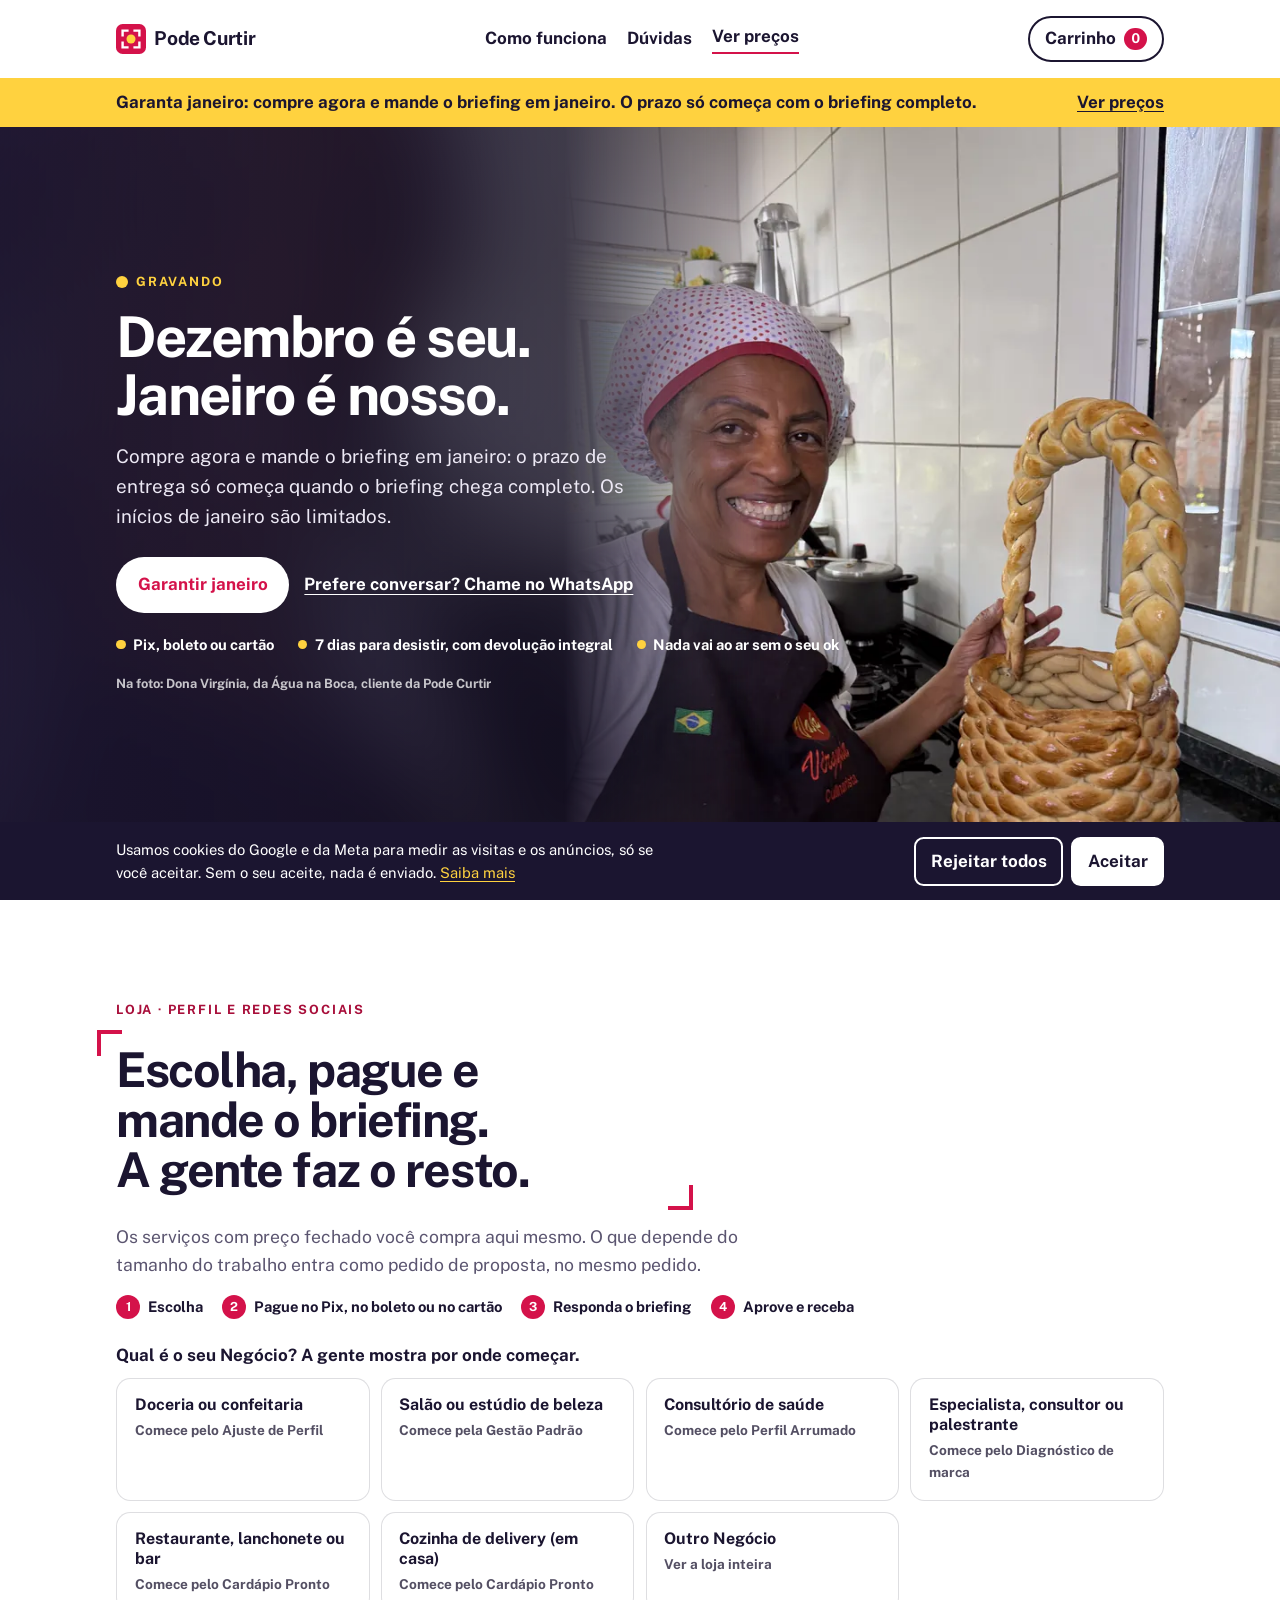
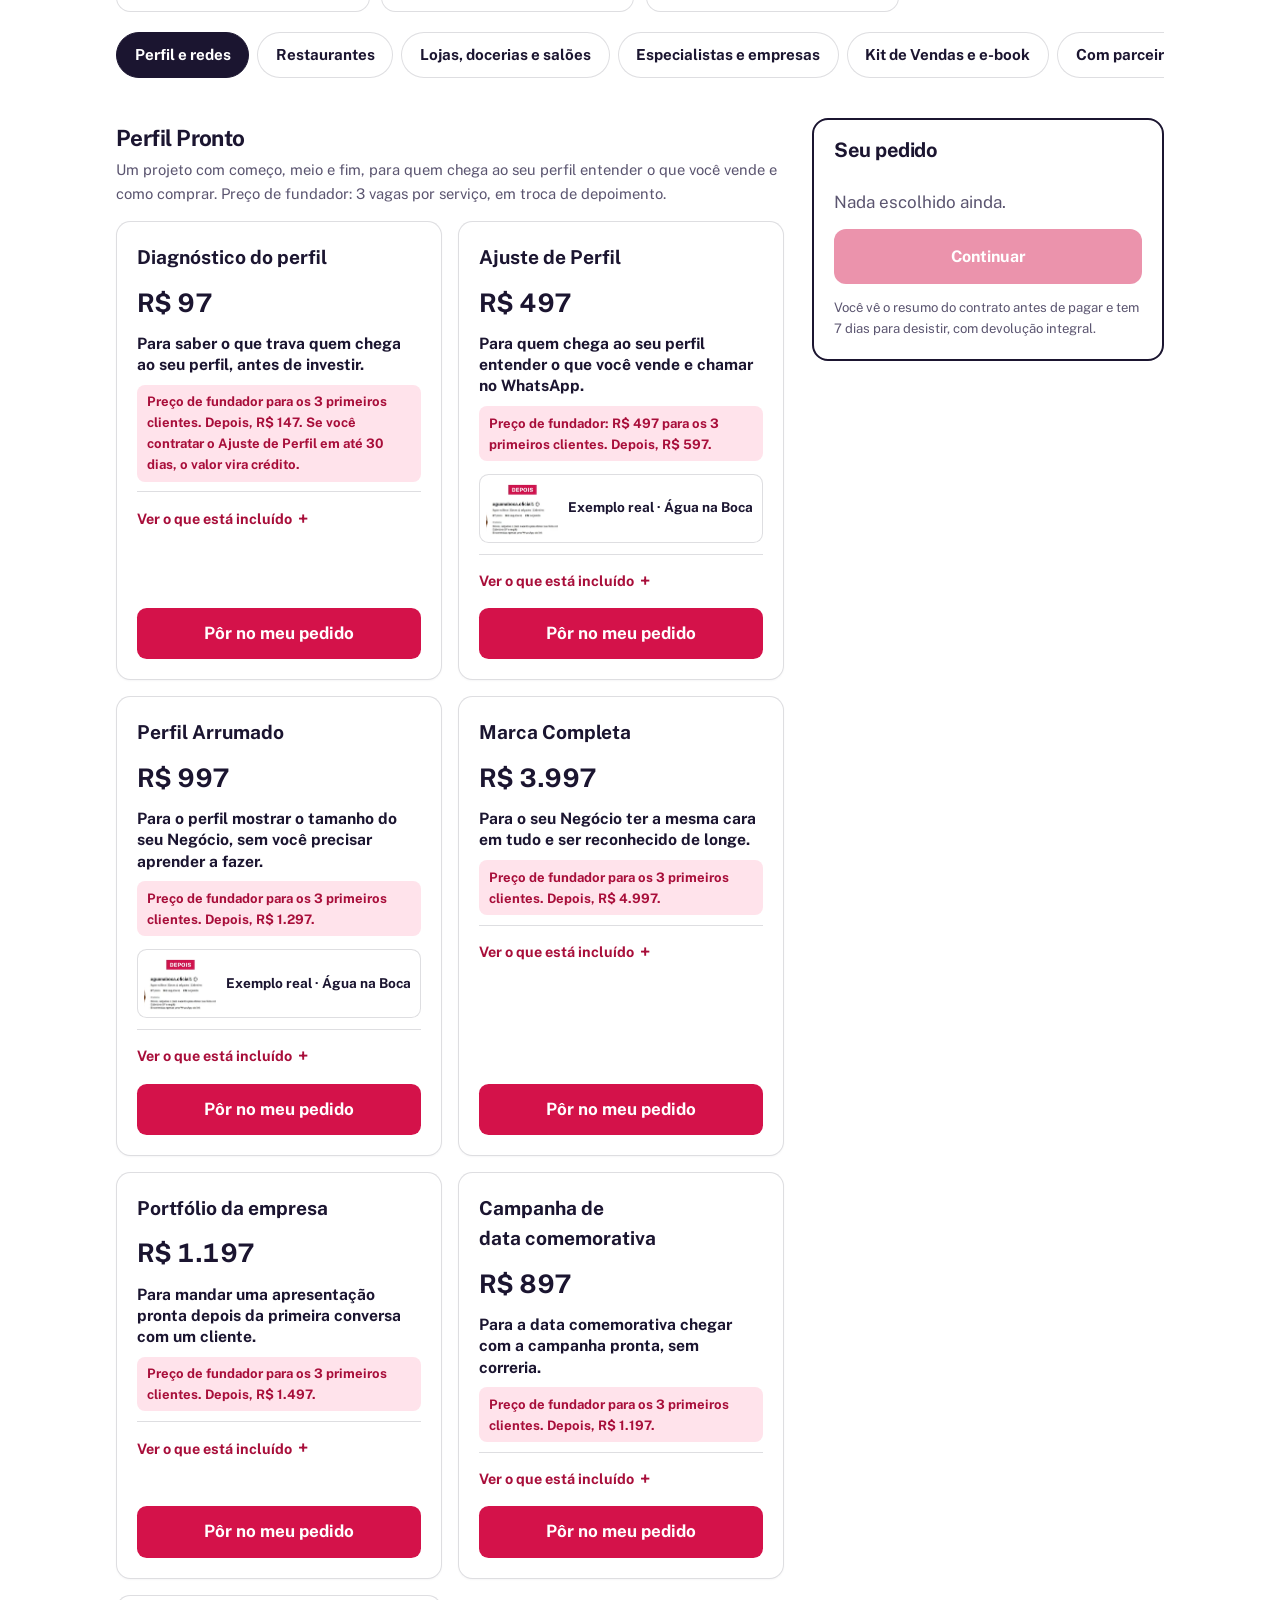
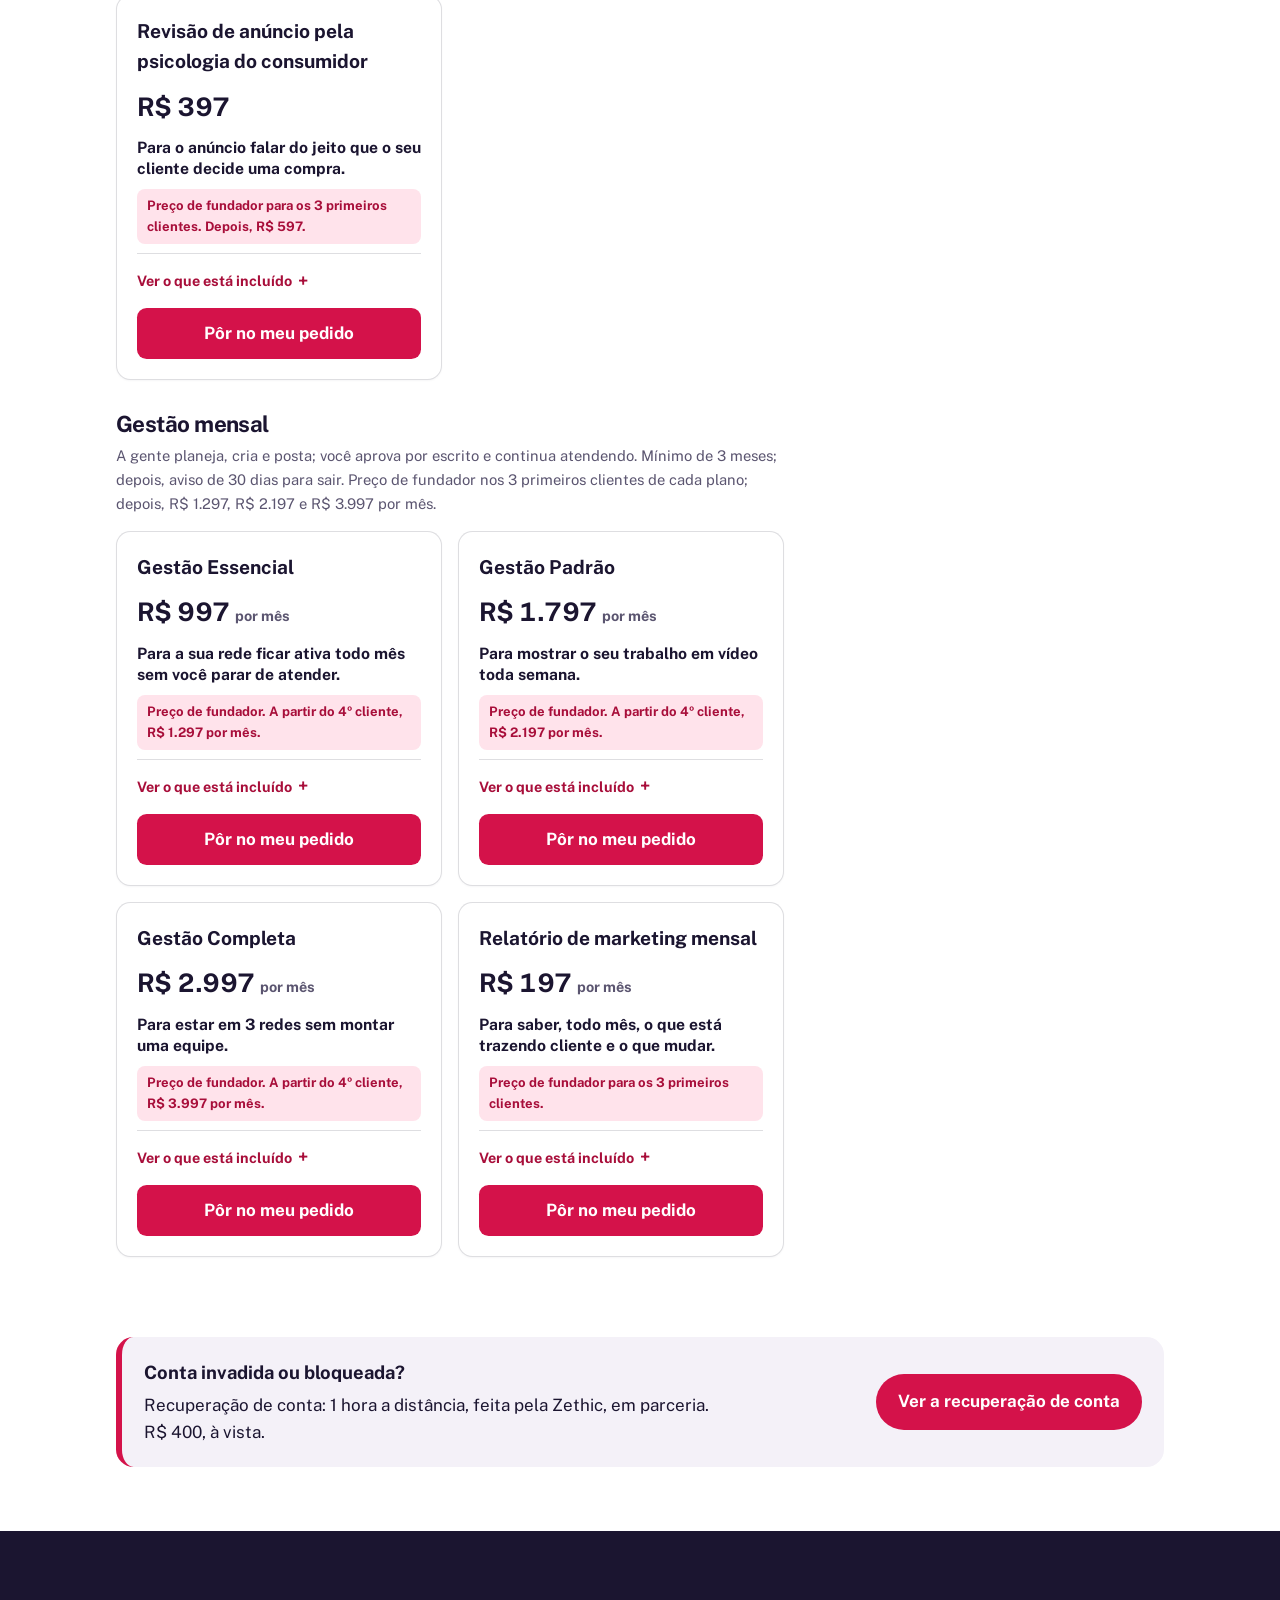
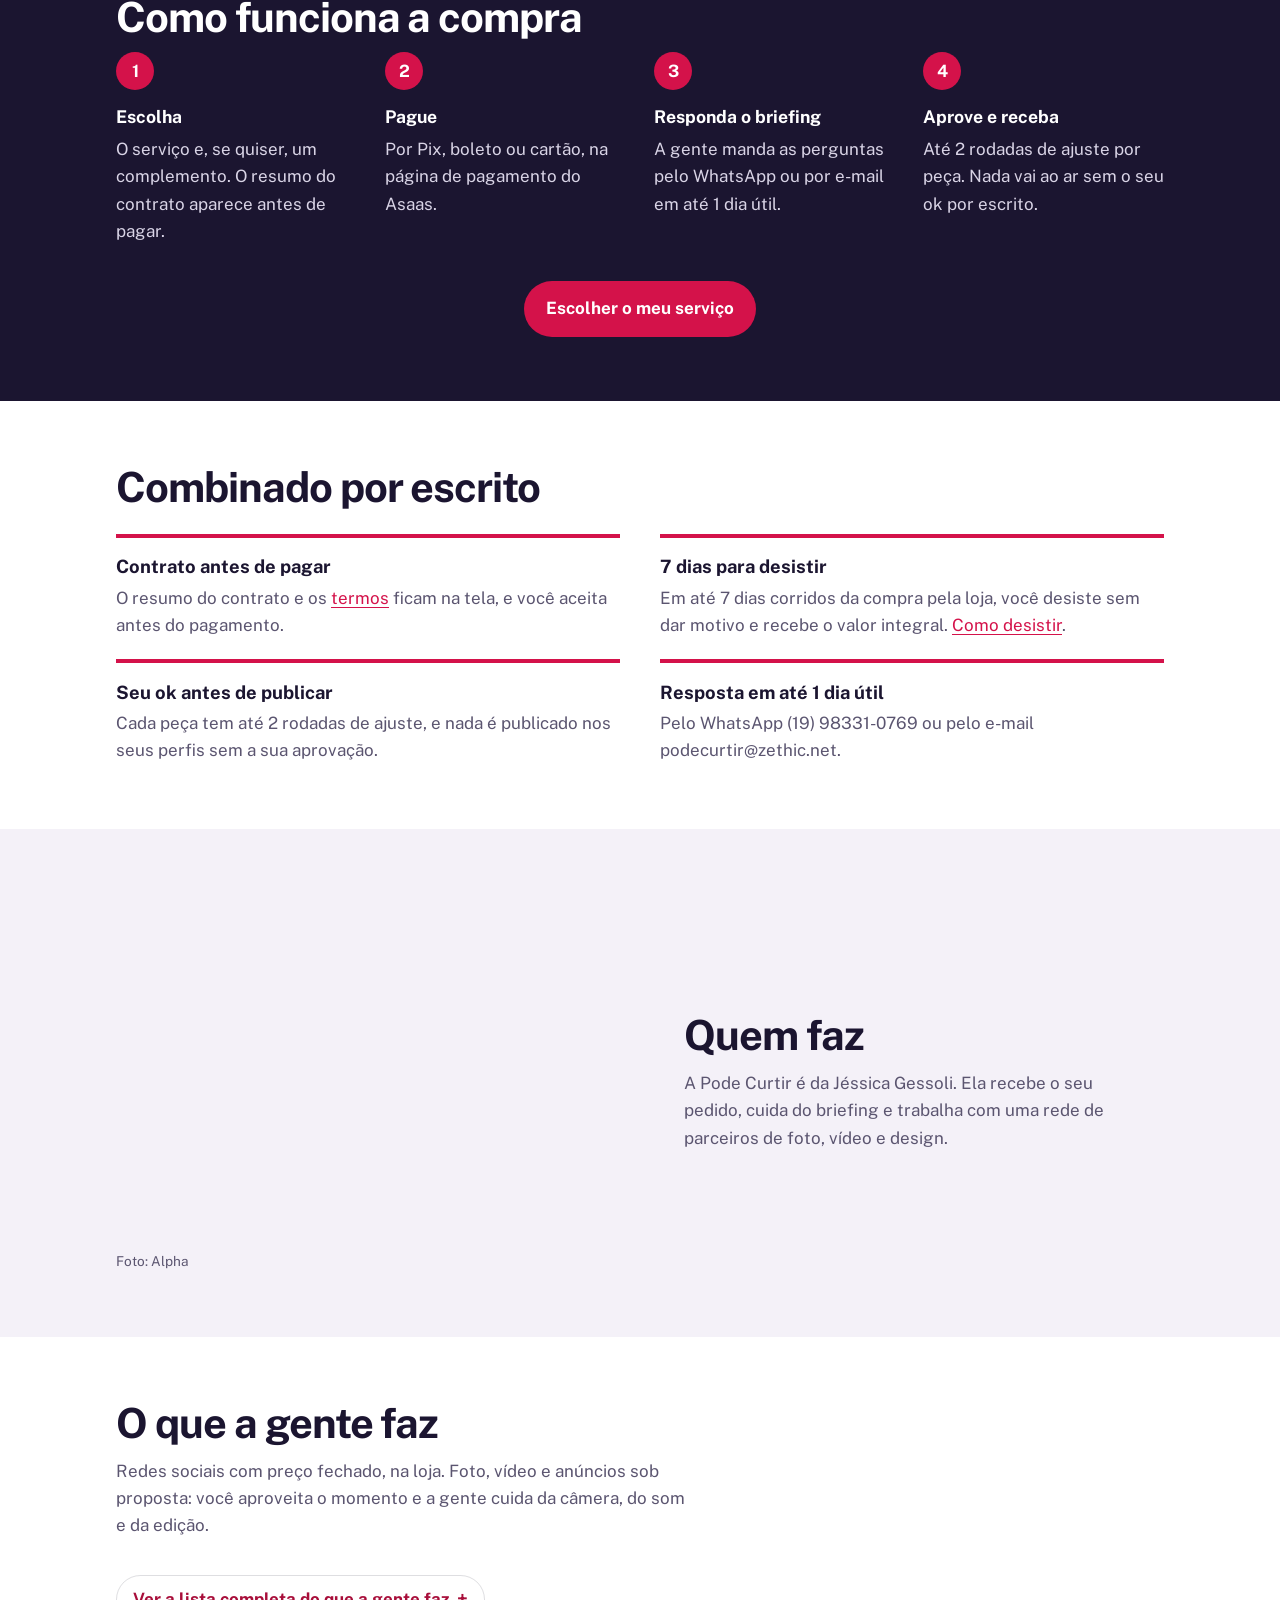
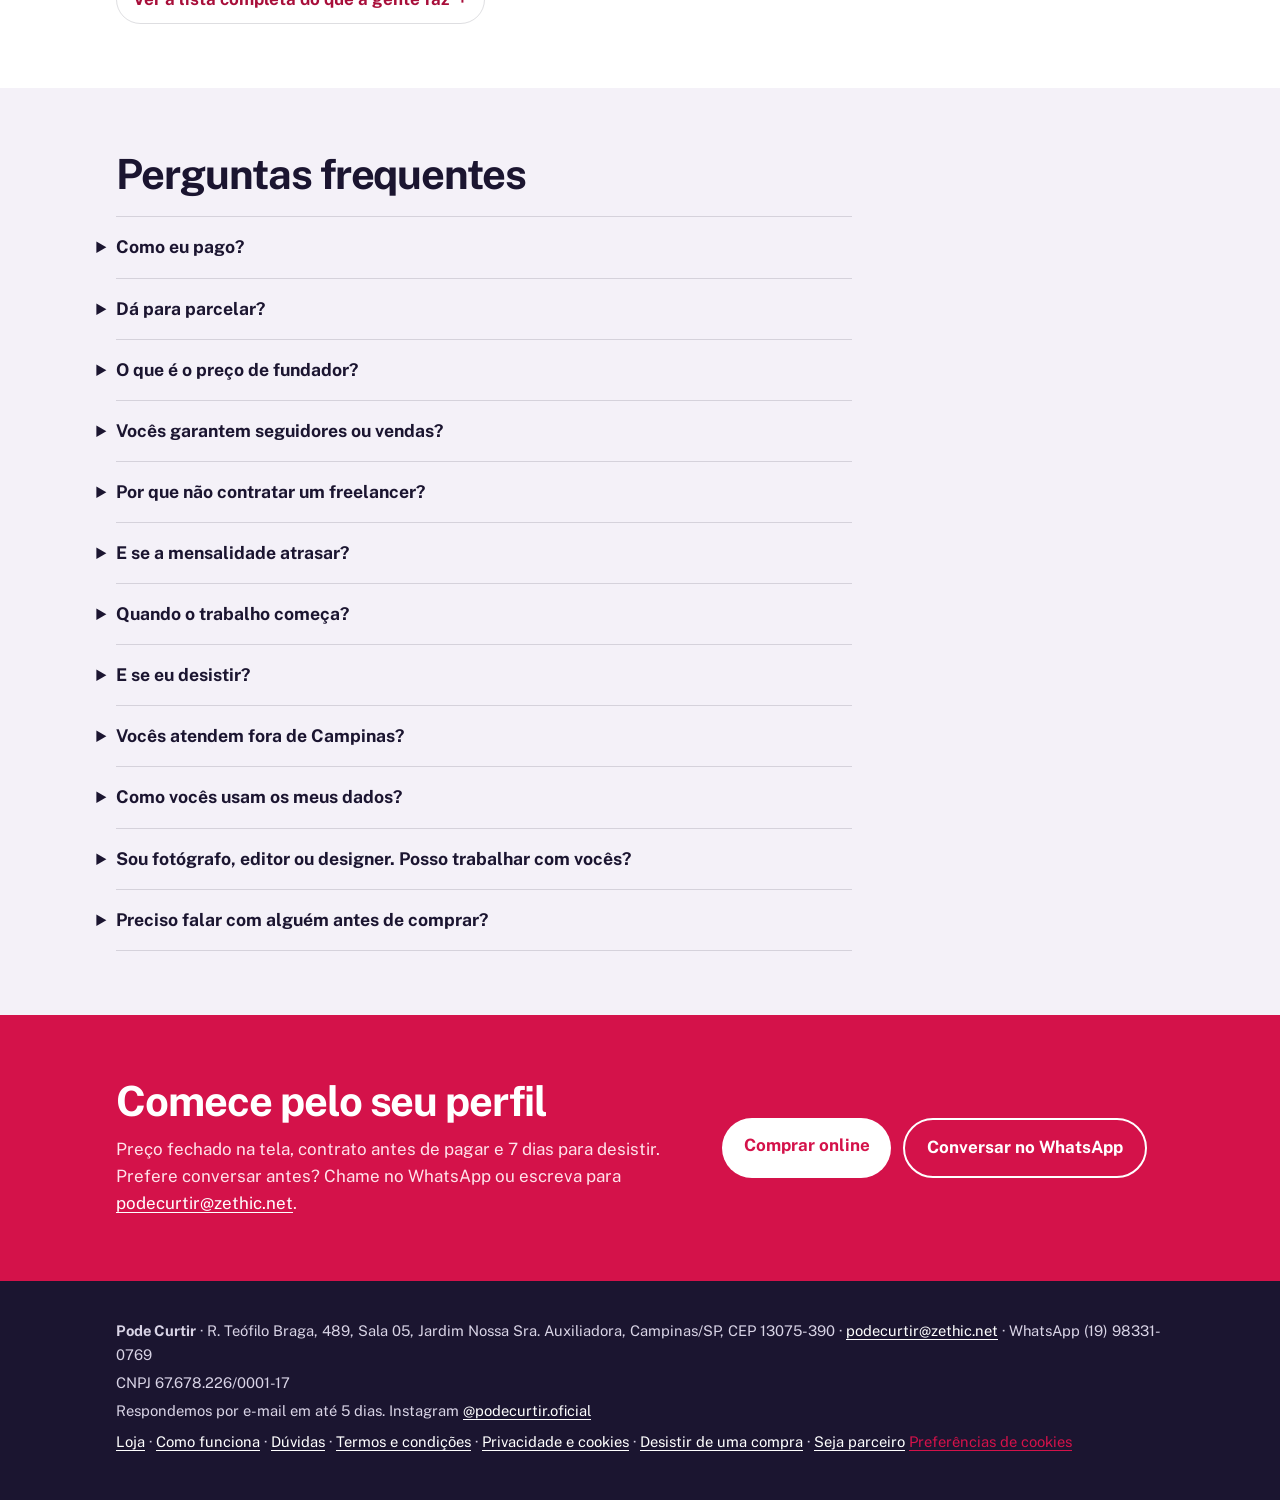
==== commit cb4f8589: "Tira a seção do caso Água na Boca Decisão da Jéssica (12/11/2026): o topo já mostra a Água na Boca. " ====
--- a/index.html
+++ b/index.html
@@ -22,11 +22,11 @@
 <meta name="twitter:card" content="summary_large_image">
 <link rel="icon" href="/assets/img/podecurtir-icone.svg" type="image/svg+xml">
 <link rel="preload" href="/assets/fonts/public-sans-latin-700-normal.woff2" as="font" type="font/woff2" crossorigin>
-<link rel="stylesheet" href="/assets/css/podecurtir.css?v=1e98f402f8">
+<link rel="stylesheet" href="/assets/css/podecurtir.css?v=1cd3eac5f3">
 <link rel="stylesheet" href="/assets/css/podecurtir-loja.css?v=ccd2ad8057">
 <script src="/assets/js/podecurtir-config.js?v=f3eea99baa" defer></script>
 <script src="/assets/js/podecurtir-comum.js?v=a28449d32a" defer></script>
-<script src="/assets/js/podecurtir-loja.js?v=431d269a10" defer></script>
+<script src="/assets/js/podecurtir-loja.js?v=609efb2aaa" defer></script>
 <script src="/assets/js/podecurtir-vitrine.js?v=5cfd9cdeed" defer></script>
 <script type="application/ld+json">
 {
@@ -100,7 +100,7 @@
           <p class="slide-t">O produto aparece do jeito que ele é.</p>
           <p class="lede">Um dia de gravação na cozinha da Água na Boca, em Cabreúva/SP: fotos dos produtos, vídeo para o Reel e o perfil do Instagram arrumado.</p>
           <div class="actions">
-            <a class="btn cheio" href="#caso-agua-na-boca" data-evento="ver_caso">Ver o caso</a>
+            <a class="btn cheio" href="#proposta-gravacao" data-evento="ver_sessao">Ver a sessão de fotos</a>
             <a class="btn contorno" href="#loja" data-evento="ver_precos">Ver preços</a>
           </div>
         </div>
@@ -223,59 +223,6 @@
     </div>
   </div>
 
-  <!-- 11/11/2026 (Jéssica, decisão de 10/11/2026): caso de cliente com foco no resultado da cliente.
-       Números só se forem medidos; frase dela só com as palavras dela. Por enquanto, sem números e sem frase. -->
-  <section class="caso alt" id="caso-agua-na-boca" aria-labelledby="t-caso">
-    <div class="wrap">
-      <span class="eyebrow">CASO DE CLIENTE</span>
-      <h2 id="t-caso">Água na Boca</h2>
-      <p class="intro">A Dona Virgínia Barboza faz doces e pães caseiros para eventos em Cabreúva/SP e recebe as encomendas pelo Instagram <strong>@aguanaboca.oficial1</strong>. Ela é cliente da Pode Curtir.</p>
-
-      <div class="caso-bloco caso-quem">
-        <figure><picture><source type="image/webp" srcset="/assets/img/agua-na-boca_virginia-com-a-cesta-400.webp 400w, /assets/img/agua-na-boca_virginia-com-a-cesta-800.webp 800w" sizes="(min-width: 60rem) 20rem, calc(100vw - 2.5rem)"><img src="/assets/img/agua-na-boca_virginia-com-a-cesta-800.jpg" width="800" height="1066" loading="lazy" decoding="async" alt="Dona Virgínia sorrindo, de touca e avental, ao lado da cesta de pão trançado pronta"></picture></figure>
-        <div>
-          <h3>Quem é</h3>
-          <p>Padeira e doceira, faz tudo em casa: pães, doces, salgados e cestas de pão trançado para festas. O trabalho já era caprichado; faltava o perfil mostrar isso.</p>
-        </div>
-      </div>
-
-      <div class="caso-bloco">
-        <h3>Antes</h3>
-        <figure class="caso-print"><picture><source type="image/webp" srcset="/assets/img/agua-na-boca_virginia-perfil-antes-540.webp 540w, /assets/img/agua-na-boca_virginia-perfil-antes-1080.webp 1080w" sizes="(min-width: 60rem) 30rem, calc(100vw - 2.5rem)"><img src="/assets/img/agua-na-boca_virginia-perfil-antes-1080.jpg" width="1080" height="1100" loading="lazy" decoding="async" alt="Perfil @aguanaboca.oficial1 antes: logo de confeitaria como foto, bio em lista com Acima do Sabor, Bolos, Tortas e Pão de mel, e grade de fotos sem padrão"></picture><figcaption>O perfil antes do trabalho: logo no lugar da foto, bio em lista e fotos sem padrão.</figcaption></figure>
-      </div>
-
-      <div class="caso-bloco">
-        <h3>O que foi feito</h3>
-        <p>Ela contratou a sessão de fotos e a reformulação do Instagram. Foi um dia de gravação na cozinha dela, com fotos dos produtos, do preparo e da mesa, e um Reel. O perfil ganhou foto nova, bio que diz o que ela vende e para quem, link de encomenda pelo WhatsApp e destaques novos.</p>
-        <ul class="caso-fotos">
-          <li><figure><picture><source type="image/webp" srcset="/assets/img/agua-na-boca_virginia-cesta-no-forno-400.webp 400w, /assets/img/agua-na-boca_virginia-cesta-no-forno-800.webp 800w" sizes="(min-width: 60rem) 12rem, 45vw"><img src="/assets/img/agua-na-boca_virginia-cesta-no-forno-800.jpg" width="800" height="1066" loading="lazy" decoding="async" alt="Cesta de pão trançado assando dentro do forno"></picture><figcaption>Produto: a cesta no forno</figcaption></figure></li>
-          <li><figure><picture><source type="image/webp" srcset="/assets/img/agua-na-boca_virginia-paes-na-forma-400.webp 400w, /assets/img/agua-na-boca_virginia-paes-na-forma-800.webp 800w" sizes="(min-width: 60rem) 12rem, 45vw"><img src="/assets/img/agua-na-boca_virginia-paes-na-forma-800.jpg" width="800" height="1066" loading="lazy" decoding="async" alt="Pães caseiros dourados lado a lado numa forma de alumínio"></picture><figcaption>Produto: pães na forma</figcaption></figure></li>
-          <li><figure><picture><source type="image/webp" srcset="/assets/img/agua-na-boca_virginia-mesa-com-frutas-400.webp 400w, /assets/img/agua-na-boca_virginia-mesa-com-frutas-800.webp 800w" sizes="(min-width: 60rem) 12rem, 45vw"><img src="/assets/img/agua-na-boca_virginia-mesa-com-frutas-800.jpg" width="800" height="1066" loading="lazy" decoding="async" alt="Mesa posta com a cesta de pão trançado, bananas, abacaxi e laranjas sobre toalha xadrez"></picture><figcaption>Mesa posta</figcaption></figure></li>
-          <li><figure><picture><source type="image/webp" srcset="/assets/img/agua-na-boca_virginia-forma-de-paes-400.webp 400w, /assets/img/agua-na-boca_virginia-forma-de-paes-800.webp 800w" sizes="(min-width: 60rem) 12rem, 45vw"><img src="/assets/img/agua-na-boca_virginia-forma-de-paes-800.jpg" width="800" height="1066" loading="lazy" decoding="async" alt="Dona Virgínia na cozinha segurando uma forma com pães compridos"></picture><figcaption>Preparo</figcaption></figure></li>
-          <li><figure><picture><source type="image/webp" srcset="/assets/img/agua-na-boca_virginia-modelando-a-massa-400.webp 400w, /assets/img/agua-na-boca_virginia-modelando-a-massa-800.webp 800w" sizes="(min-width: 60rem) 12rem, 45vw"><img src="/assets/img/agua-na-boca_virginia-modelando-a-massa-800.jpg" width="800" height="1066" loading="lazy" decoding="async" alt="Mãos modelando bolinhas de massa sobre a bancada de granito"></picture><figcaption>Mãos na massa</figcaption></figure></li>
-        </ul>
-      </div>
-
-      <div class="caso-bloco">
-        <h3>Resultado</h3>
-        <div class="antes-depois">
-          <figure><picture><source type="image/webp" srcset="/assets/img/agua-na-boca_virginia-perfil-antes-540.webp 540w, /assets/img/agua-na-boca_virginia-perfil-antes-1080.webp 1080w" sizes="(min-width: 60rem) 24rem, calc(100vw - 2.5rem)"><img src="/assets/img/agua-na-boca_virginia-perfil-antes-1080.jpg" width="1080" height="1100" loading="lazy" decoding="async" alt="Perfil antes: logo de confeitaria como foto e bio em lista"></picture><figcaption><strong>Antes</strong></figcaption></figure>
-          <figure><picture><source type="image/webp" srcset="/assets/img/agua-na-boca_virginia-perfil-depois-540.webp 540w, /assets/img/agua-na-boca_virginia-perfil-depois-1080.webp 1080w" sizes="(min-width: 60rem) 24rem, calc(100vw - 2.5rem)"><img src="/assets/img/agua-na-boca_virginia-perfil-depois-1080.jpg" width="1080" height="438" loading="lazy" decoding="async" alt="Perfil depois: foto da Dona Virgínia de touca e avental e bio Água na Boca, doces e salgados, Cabreúva, com encomendas pelo WhatsApp"></picture><figcaption><strong>Depois</strong></figcaption></figure>
-        </div>
-        <div class="caso-video">
-          <video controls preload="none" playsinline width="720" height="1280" poster="/assets/img/agua-na-boca_virginia-reel-poster-720.jpg" data-evento-play="play_video_caso" aria-describedby="caso-video-txt">
-            <source src="/assets/video/agua-na-boca_virginia-reel.mp4" type="video/mp4">
-          </video>
-          <p id="caso-video-txt">Reel do caso, 32 segundos, sem áudio: o texto na tela conta o trabalho do começo ao fim.</p>
-        </div>
-      </div>
-
-      <div class="actions caso-cta">
-        <a class="btn rosa" href="#t-perfil" data-evento="quero_o_mesmo">Quero o mesmo para o meu Negócio</a>
-      </div>
-      <p class="caso-cta-linha">Perfil Pronto com Sessão de fotos</p>
-    </div>
-  </section>
 
   <section class="alt" id="como" aria-labelledby="t-como">
     <div class="wrap">
--- a/assets/css/podecurtir.css
+++ b/assets/css/podecurtir.css
@@ -292,7 +292,6 @@
 .exemplo{display:flex;align-items:center;gap:.6rem;margin:.2rem 0 .1rem;padding:.4rem;border-radius:.6rem;background:var(--branco);border:1px solid var(--linha);color:var(--tinta);font-size:.85rem;font-weight:700;text-decoration:none}
 .exemplo picture{flex:none;width:4.5rem}
 .exemplo img{border-radius:.4rem;aspect-ratio:4/3;object-fit:cover;object-position:top}
-.exemplo:hover{border-color:var(--rosa);color:var(--rosa-escuro)}
 .proposta .exemplo{max-width:20rem;margin-top:.5rem}
 
 @media (max-width:60rem){
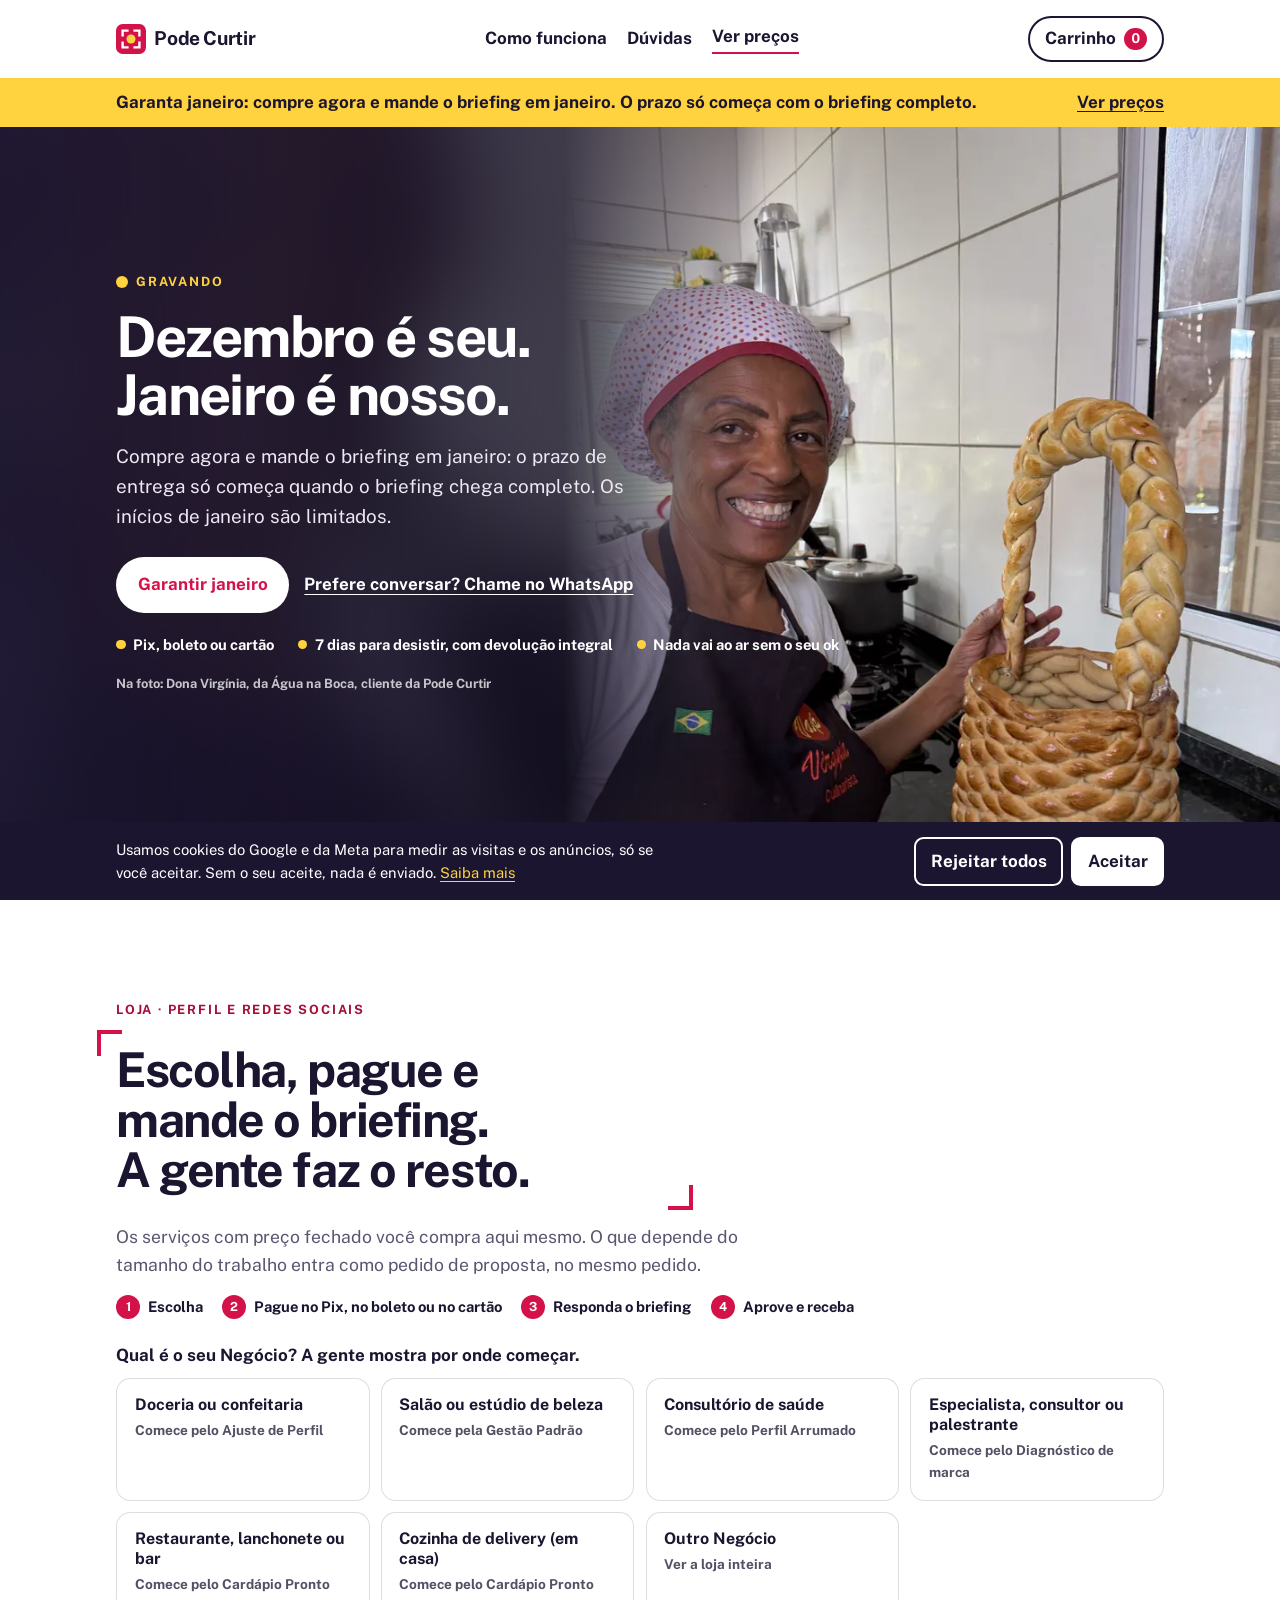
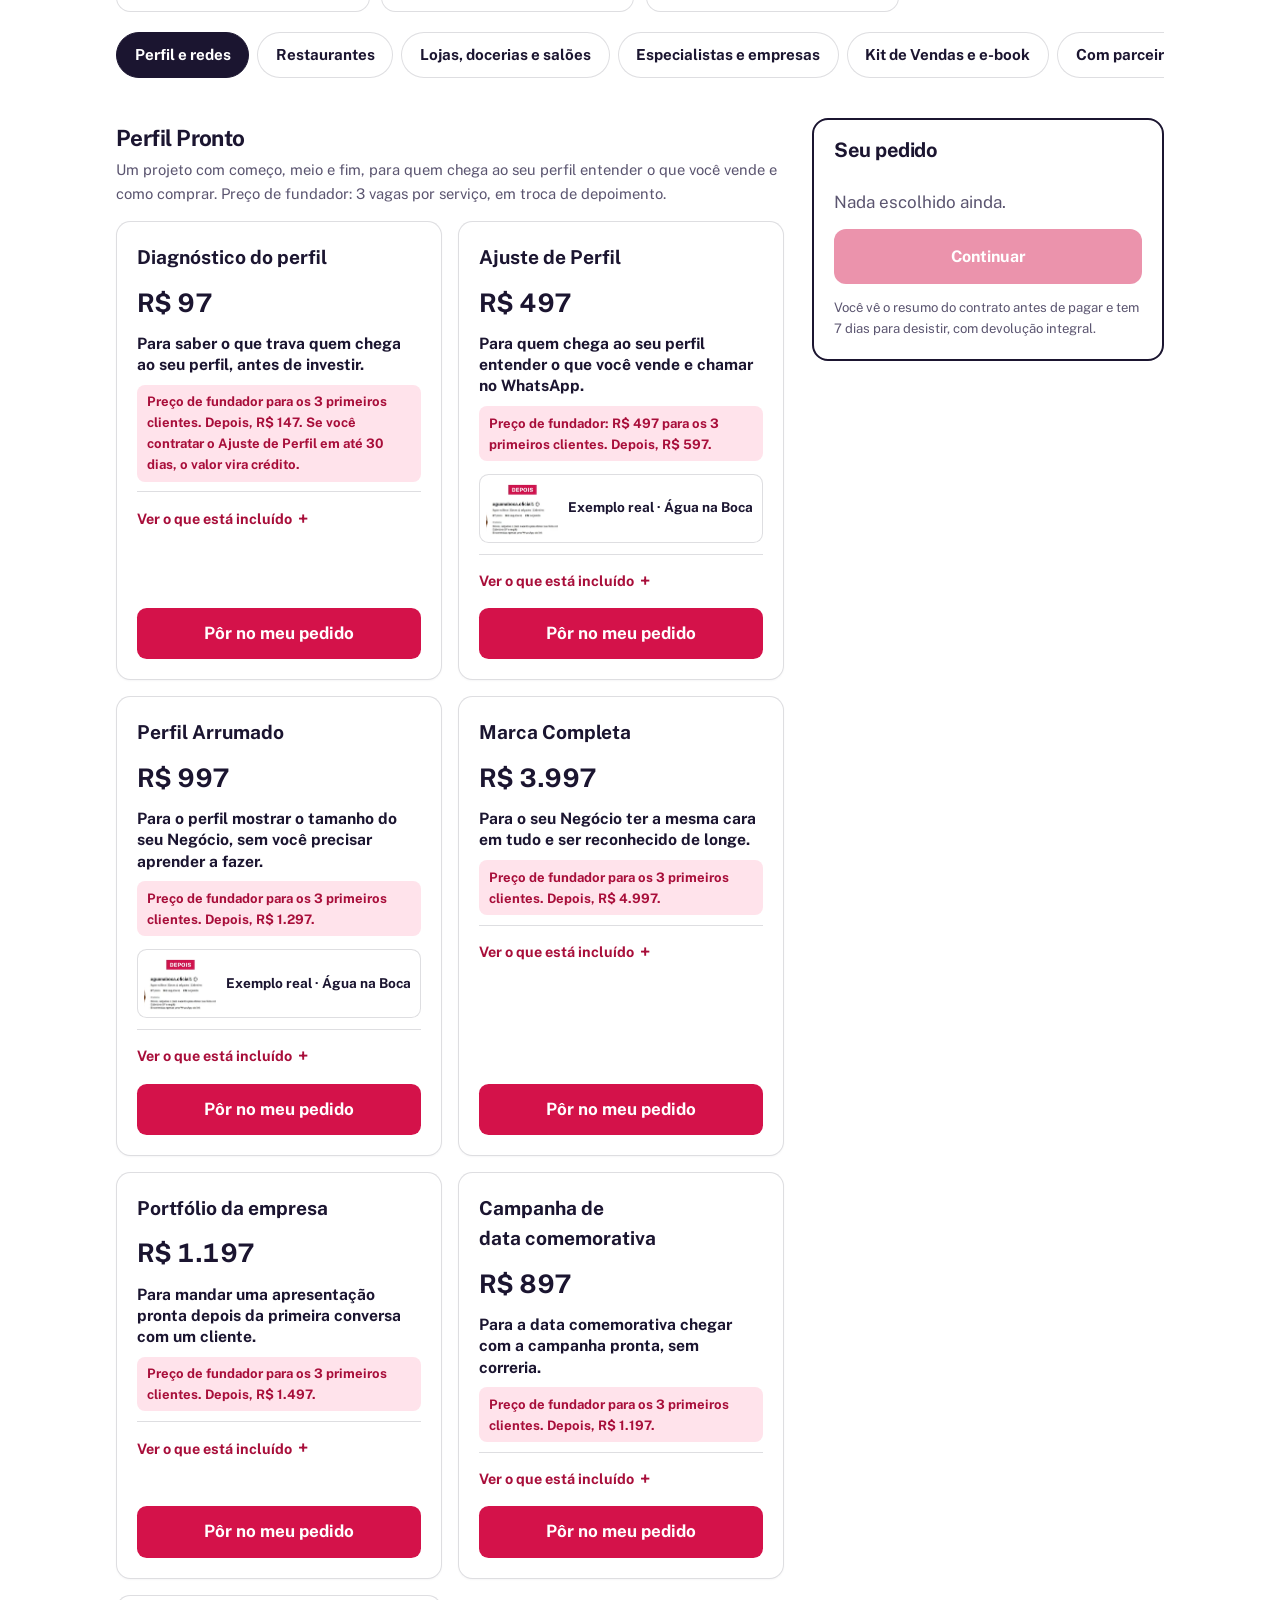
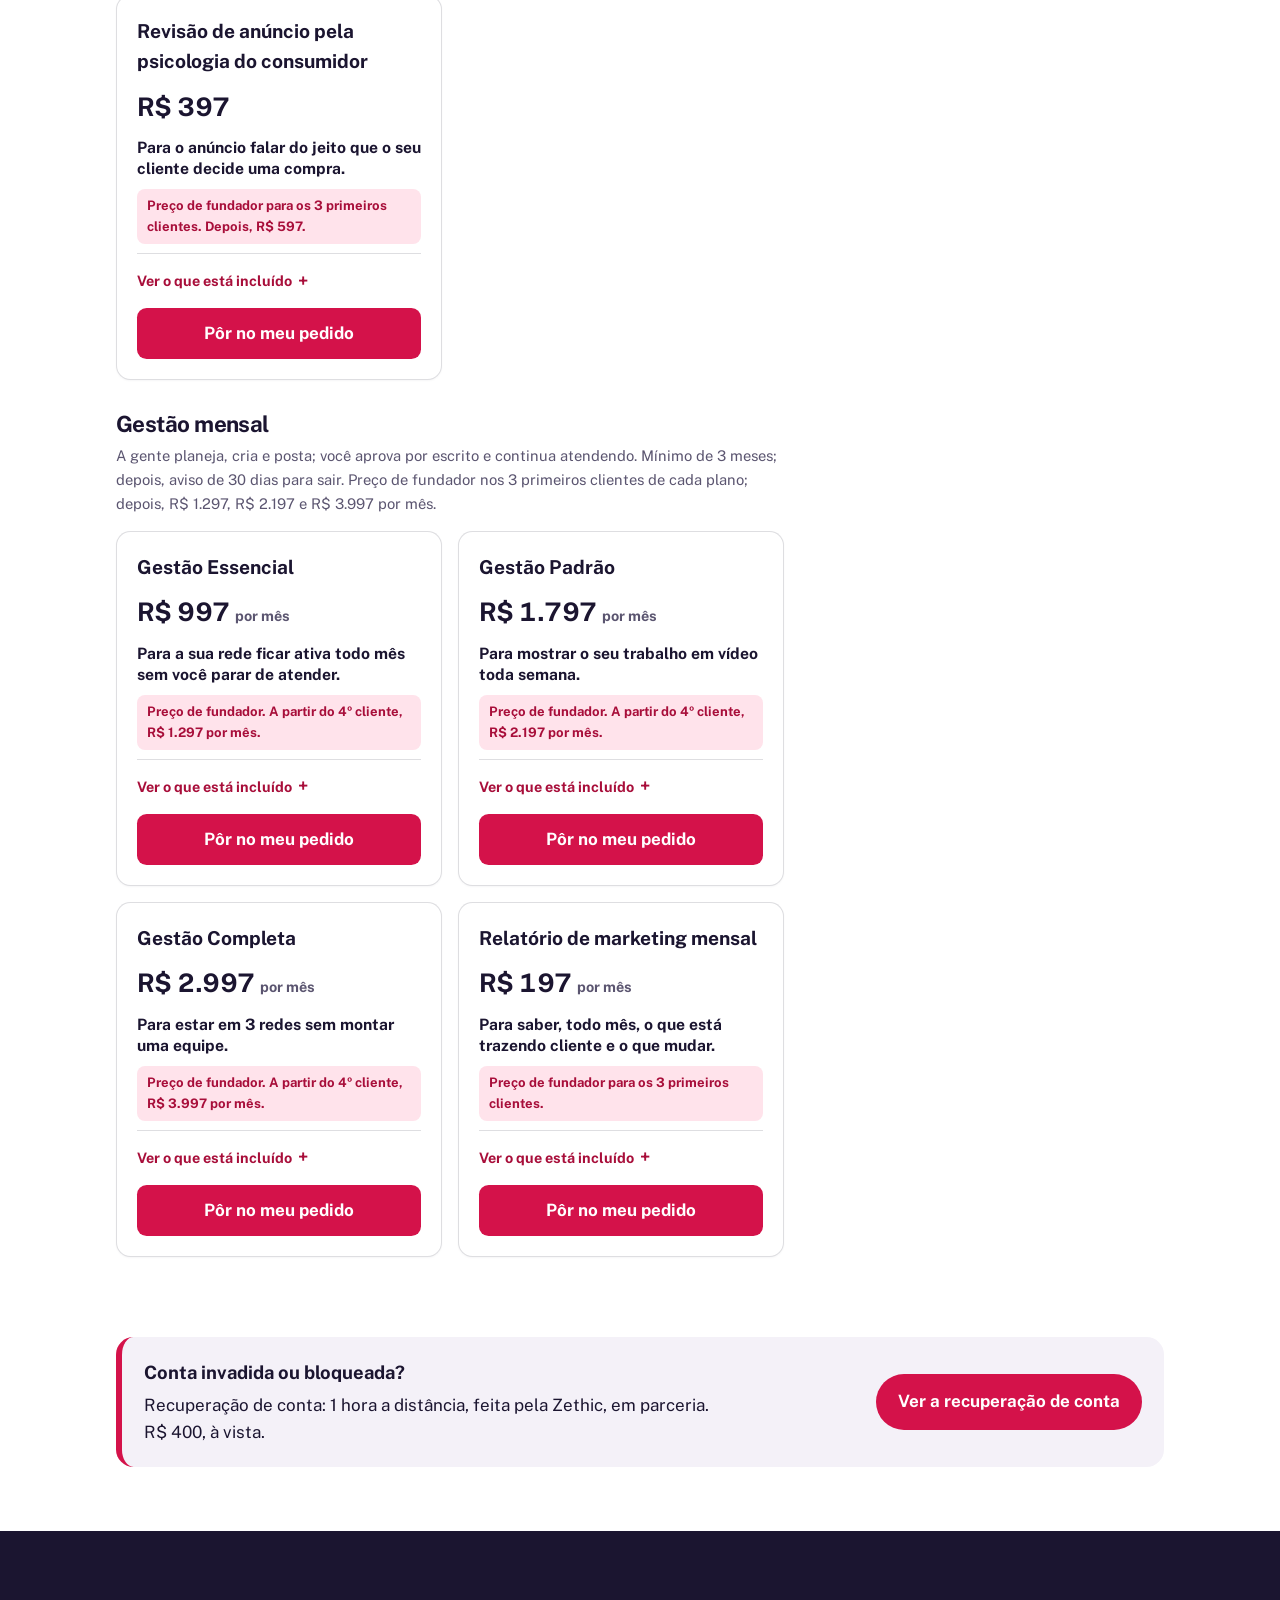
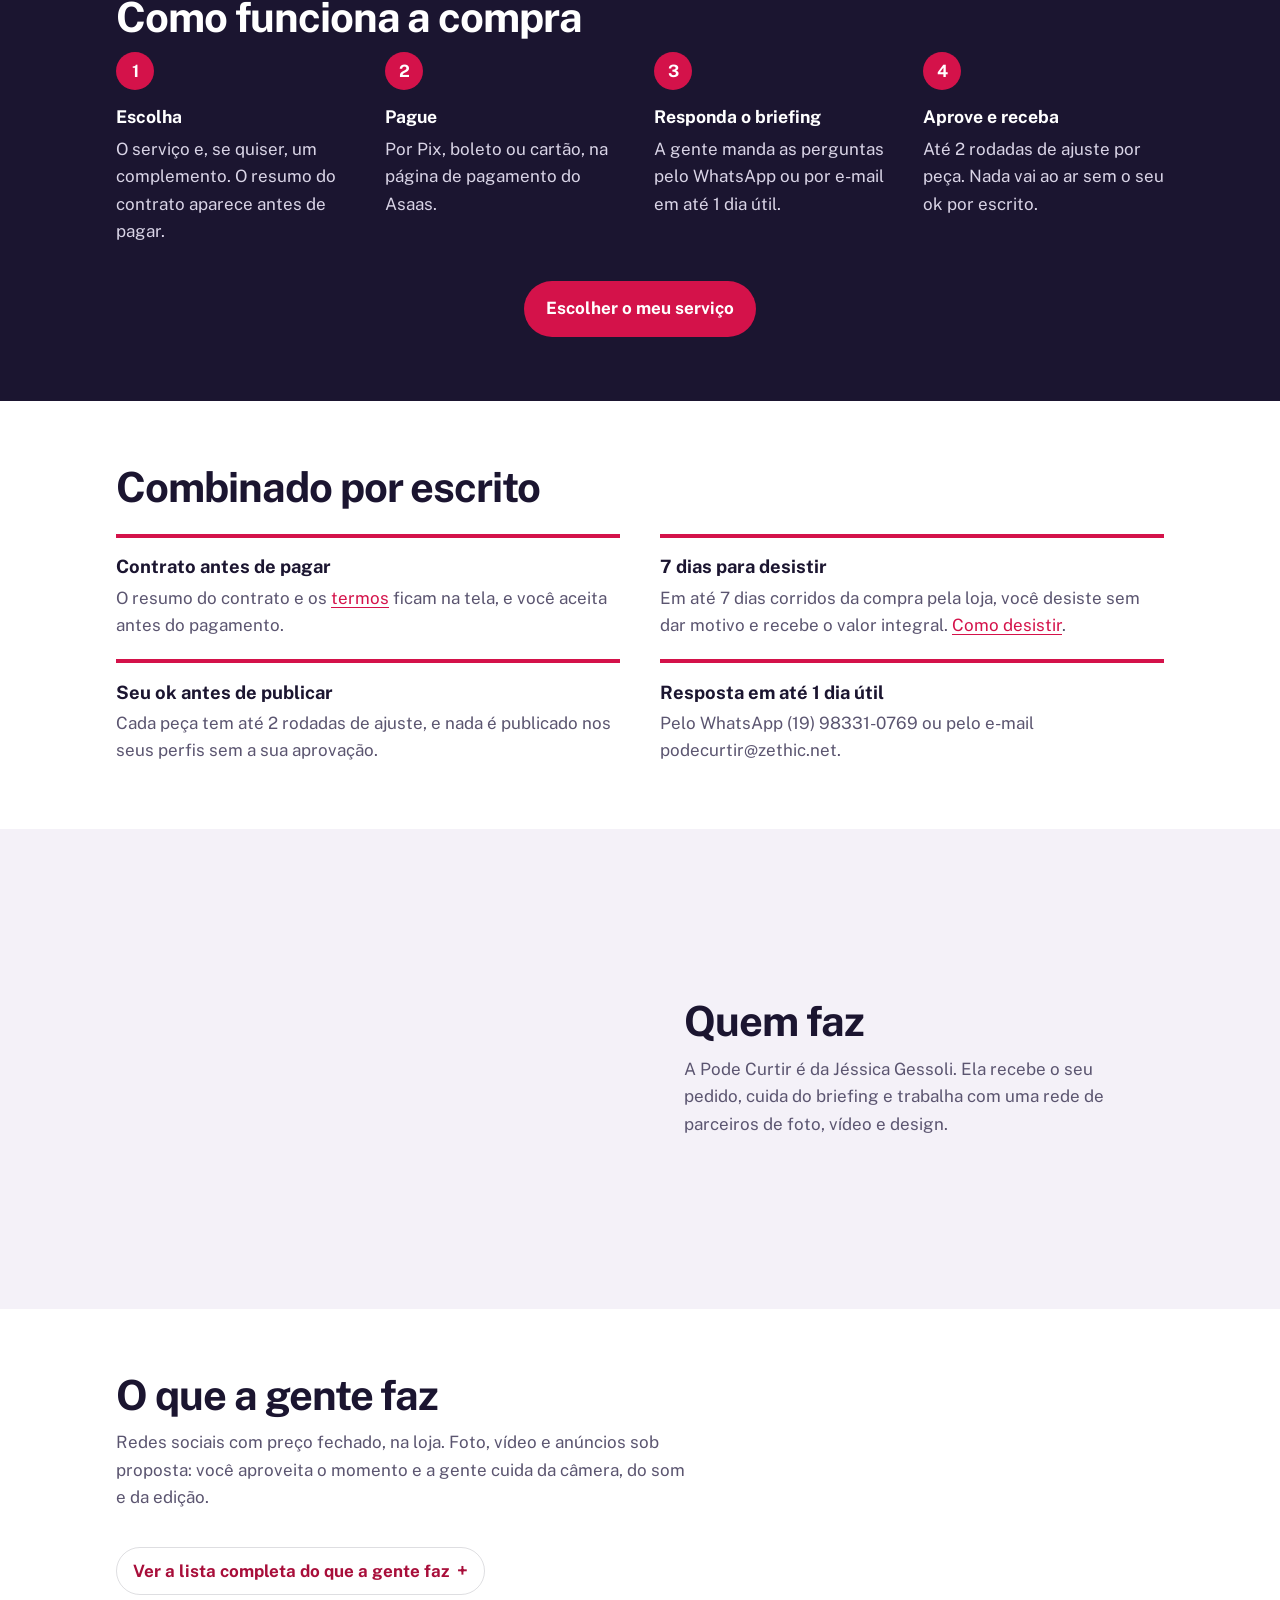
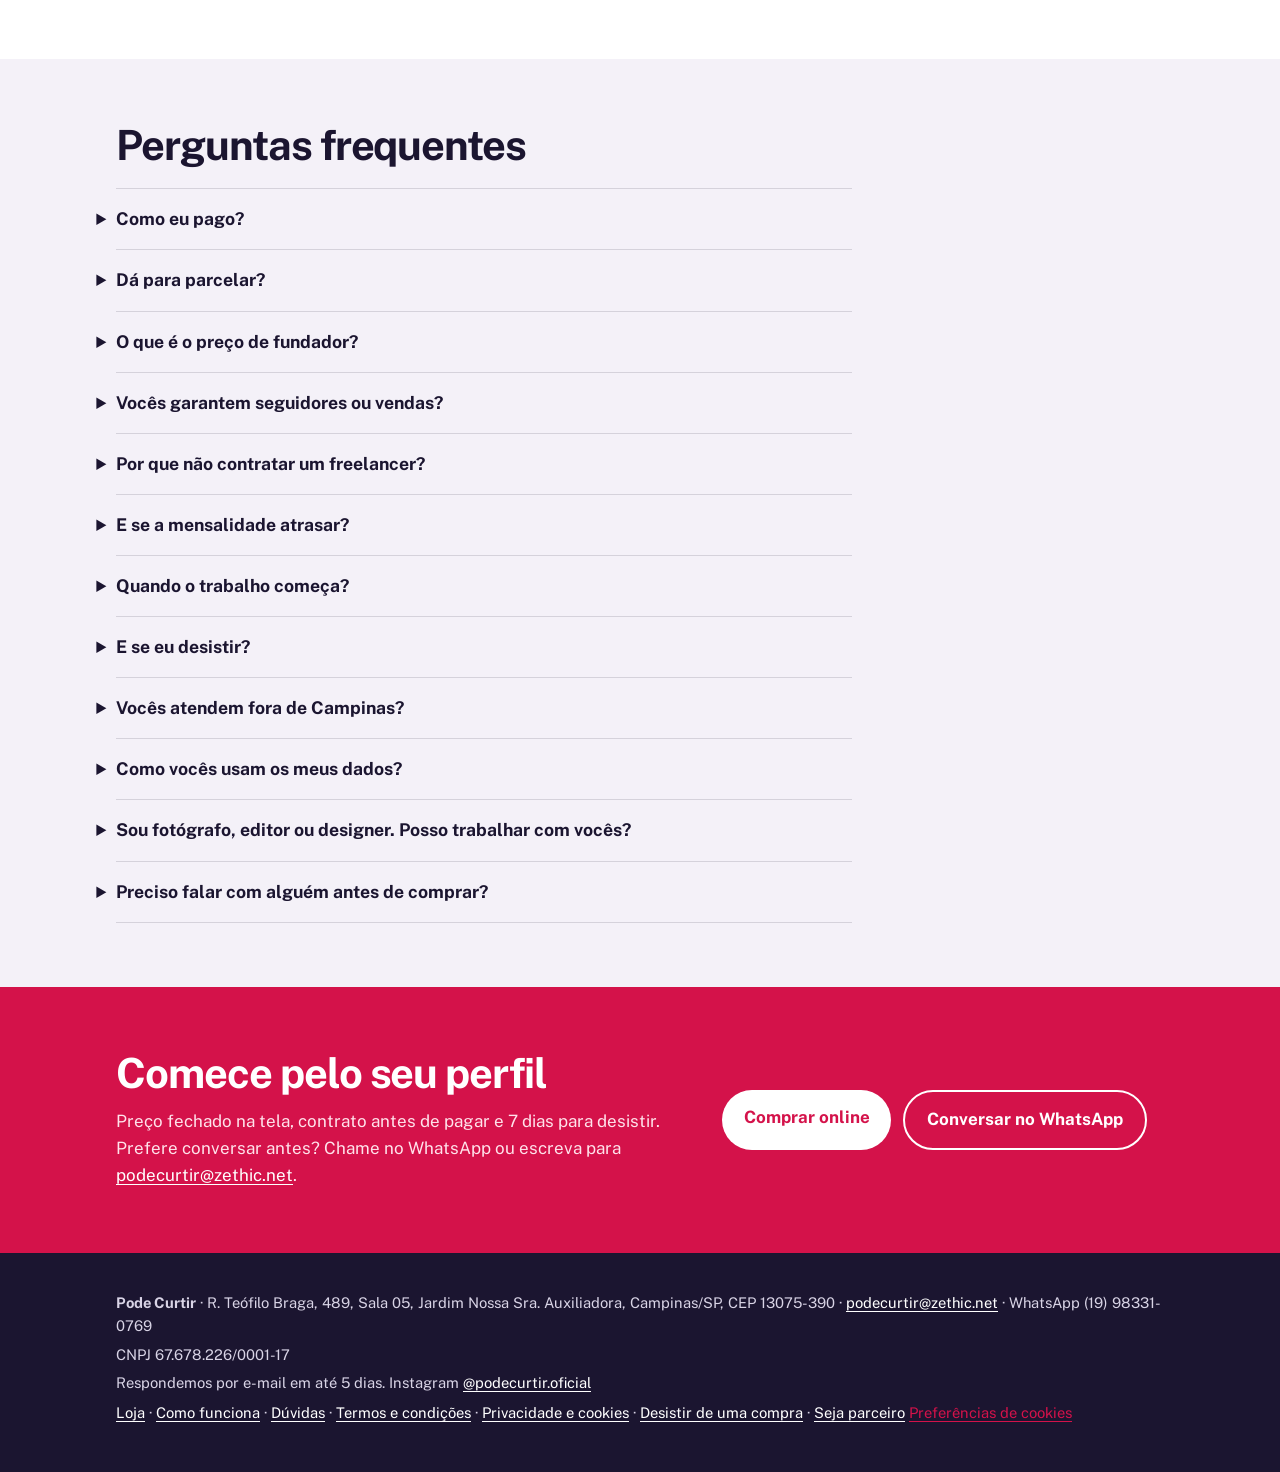
==== commit de5ae681: "Topo e Quem faz sem citar parceiro; 3º slide vende marca pessoal Decisão da Jéssica (12/11/2026): fo" ====
--- a/index.html
+++ b/index.html
@@ -23,7 +23,7 @@
 <link rel="icon" href="/assets/img/podecurtir-icone.svg" type="image/svg+xml">
 <link rel="preload" href="/assets/fonts/public-sans-latin-700-normal.woff2" as="font" type="font/woff2" crossorigin>
 <link rel="stylesheet" href="/assets/css/podecurtir.css?v=1cd3eac5f3">
-<link rel="stylesheet" href="/assets/css/podecurtir-loja.css?v=ccd2ad8057">
+<link rel="stylesheet" href="/assets/css/podecurtir-loja.css?v=82f3a208a4">
 <script src="/assets/js/podecurtir-config.js?v=f3eea99baa" defer></script>
 <script src="/assets/js/podecurtir-comum.js?v=a28449d32a" defer></script>
 <script src="/assets/js/podecurtir-loja.js?v=609efb2aaa" defer></script>
@@ -105,18 +105,18 @@
           </div>
         </div>
       </article>
-      <article class="slide" role="group" aria-roledescription="destaque" aria-label="3 de 3: Retrato profissional">
+      <article class="slide" role="group" aria-roledescription="destaque" aria-label="3 de 3: Marca pessoal">
         <picture class="slide-fundo" aria-hidden="true"><source type="image/webp" srcset="/assets/img/lucia-vidotto_01-400.webp 400w, /assets/img/lucia-vidotto_01-800.webp 800w" sizes="100vw"><img src="/assets/img/lucia-vidotto_01-800.jpg" width="800" height="1200" loading="lazy" decoding="async" alt=""></picture>
         <picture class="slide-img slide-foto foco-retrato"><source type="image/webp" srcset="/assets/img/lucia-vidotto_01-400.webp 400w, /assets/img/lucia-vidotto_01-800.webp 800w" sizes="100vw"><img src="/assets/img/lucia-vidotto_01-800.jpg" width="800" height="1200" loading="lazy" decoding="async" alt="Lucia Vidotto sorrindo, de blazer laranja e braços cruzados, diante de uma mandala na parede"></picture>
         <div class="wrap slide-txt">
-          <p class="rec">Retrato profissional</p>
+          <p class="rec">Marca pessoal</p>
           <p class="slide-t">Quem é a marca aparece com o melhor rosto.</p>
-          <p class="lede">Ensaio da Lucia Vidotto, feito pela Alpha, parceira de foto da Pode Curtir. Foto e vídeo entram como pedido de proposta, no mesmo pedido da loja.</p>
+          <p class="lede">Um bom retrato vira perfil que vende, livro e e-book com a sua cara. A Pode Curtir monta tudo com preço fechado, do briefing à publicação.</p>
           <div class="actions">
             <a class="btn cheio" href="#t-perfil">Ver o Perfil Pronto</a>
             <a class="btn contorno" href="#loja" data-evento="ver_precos">Ver preços</a>
           </div>
-          <p class="slide-cred">Foto: Alpha</p>
+          <p class="slide-cred">Na foto: Lucia Vidotto</p>
         </div>
       </article>
     </div>
@@ -124,7 +124,7 @@
       <div class="pontos">
         <button type="button" class="ponto ativo" aria-label="Mostrar o destaque da Pode Curtir"><span class="ponto-nome">Pode Curtir</span><span class="barra" aria-hidden="true"></span></button>
         <button type="button" class="ponto" aria-label="Mostrar o destaque de Foto de produto"><span class="ponto-nome">Foto de produto</span><span class="barra" aria-hidden="true"></span></button>
-        <button type="button" class="ponto" aria-label="Mostrar o destaque de Retrato profissional"><span class="ponto-nome">Retrato profissional</span><span class="barra" aria-hidden="true"></span></button>
+        <button type="button" class="ponto" aria-label="Mostrar o destaque de Marca pessoal"><span class="ponto-nome">Marca pessoal</span><span class="barra" aria-hidden="true"></span></button>
       </div>
       <button type="button" class="pausa">Pausar</button>
     </div>
@@ -269,7 +269,6 @@
     <div class="wrap">
       <figure>
         <picture><source type="image/webp" srcset="/assets/img/jessica-gessoli_quem-faz-640.webp 640w, /assets/img/jessica-gessoli_quem-faz-1024.webp 1024w" sizes="(min-width: 60rem) 32rem, calc(100vw - 2.5rem)"><img src="/assets/img/jessica-gessoli_quem-faz-1024.jpg" width="1024" height="682" loading="lazy" decoding="async" alt="Jéssica Gessoli de óculos e blazer escuro, olhando o celular ao lado de uma câmera no tripé, num estúdio"></picture>
-        <figcaption>Foto: Alpha</figcaption>
       </figure>
       <div>
         <h2 id="t-quem-faz">Quem faz</h2>
--- a/assets/css/podecurtir-loja.css
+++ b/assets/css/podecurtir-loja.css
@@ -212,7 +212,7 @@
 .leve-junto.jg .item .meta{border-top-color:rgba(201,216,207,.25)}
 .leve-junto.jg .por{background:#D9B76E;color:#12352B}
 .leve-junto.jg .por[aria-pressed="true"]{background:#F3F5F2;color:#12352B;box-shadow:inset 0 0 0 2px #D9B76E}
-/* Foto da Jéssica na seção em parceria (Alpha, foto 13, 11/11/2026). */
+/* Foto da Jéssica na seção em parceria (foto 13, 11/11/2026). */
 .leve-junto .secao-cab.com-foto{display:grid;grid-template-columns:7rem 1fr;gap:1.2rem;align-items:center}
 .pc-autora img{width:7rem;height:7rem;border-radius:50%;object-fit:cover;display:block;border:2px solid rgba(255,255,255,.25)}
 @media (max-width:36rem){.leve-junto .secao-cab.com-foto{grid-template-columns:4.5rem 1fr;gap:.9rem;align-items:start}.pc-autora img{width:4.5rem;height:4.5rem}}
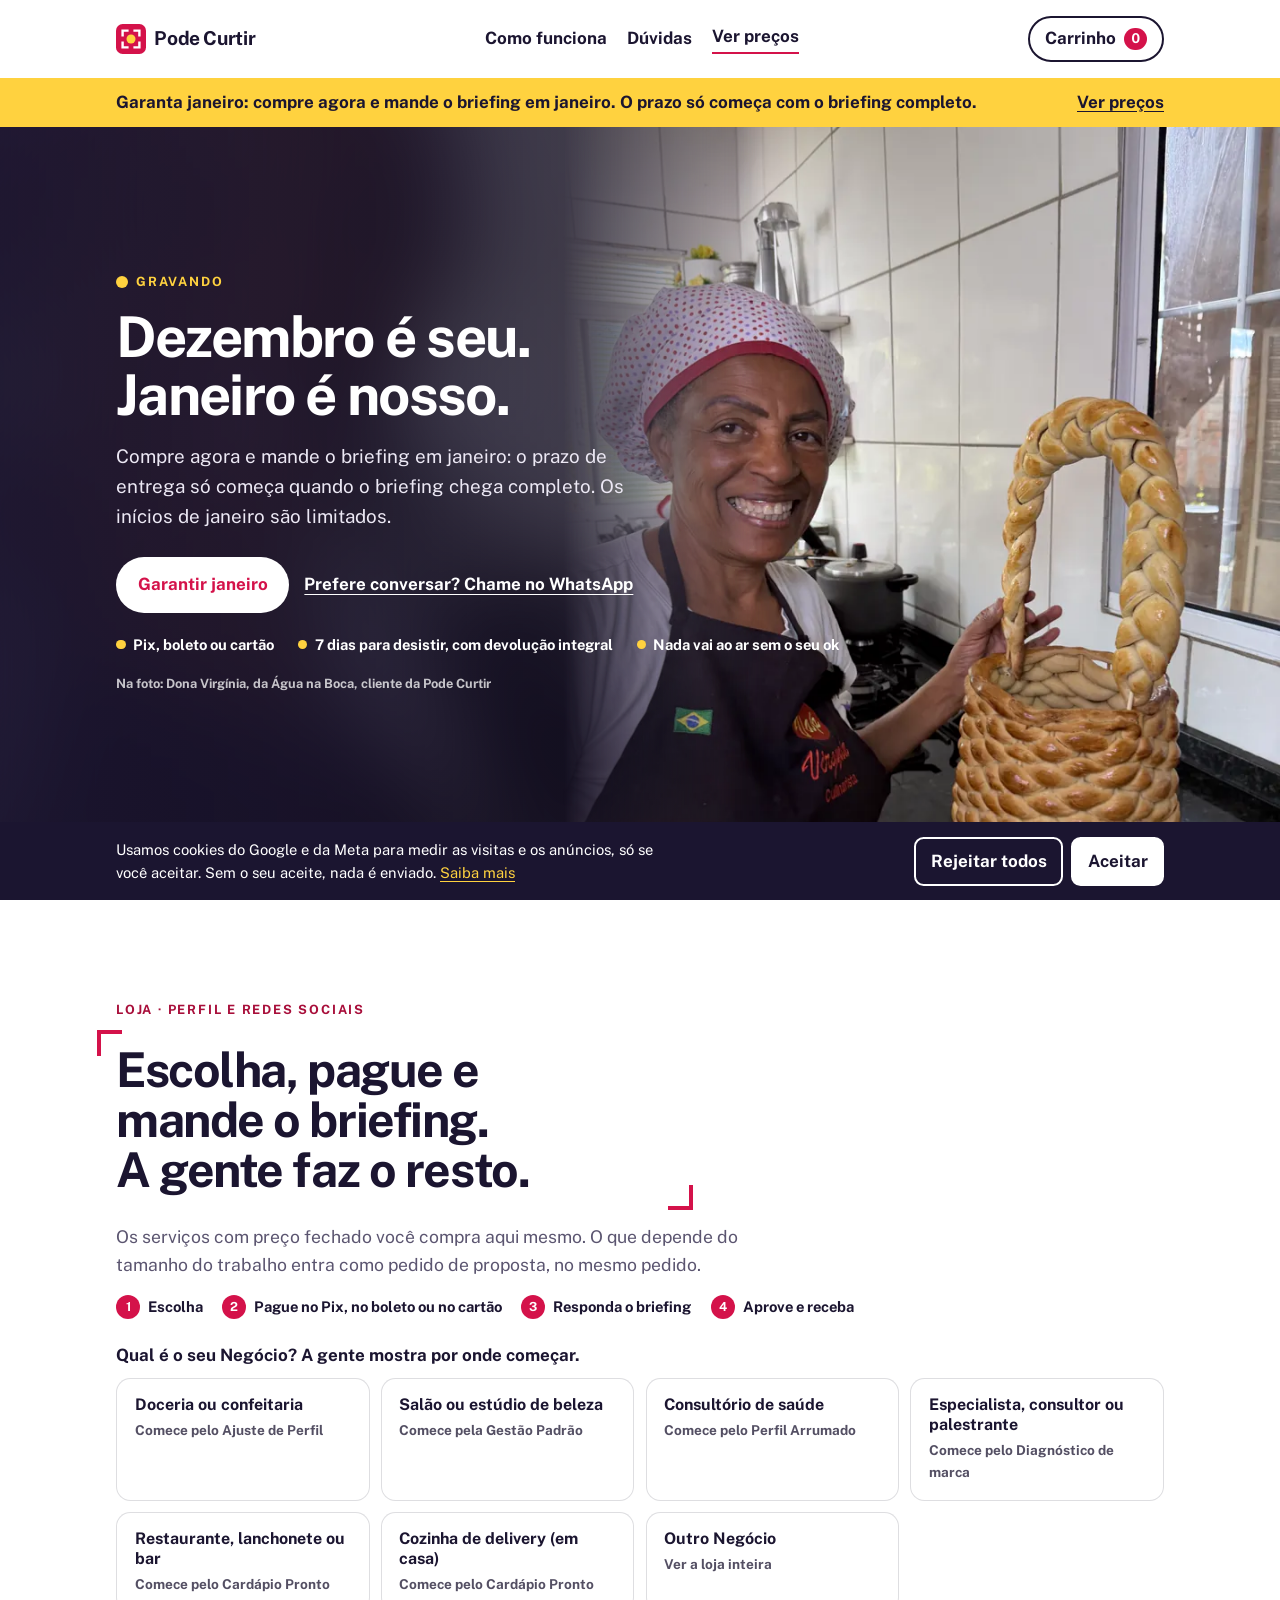
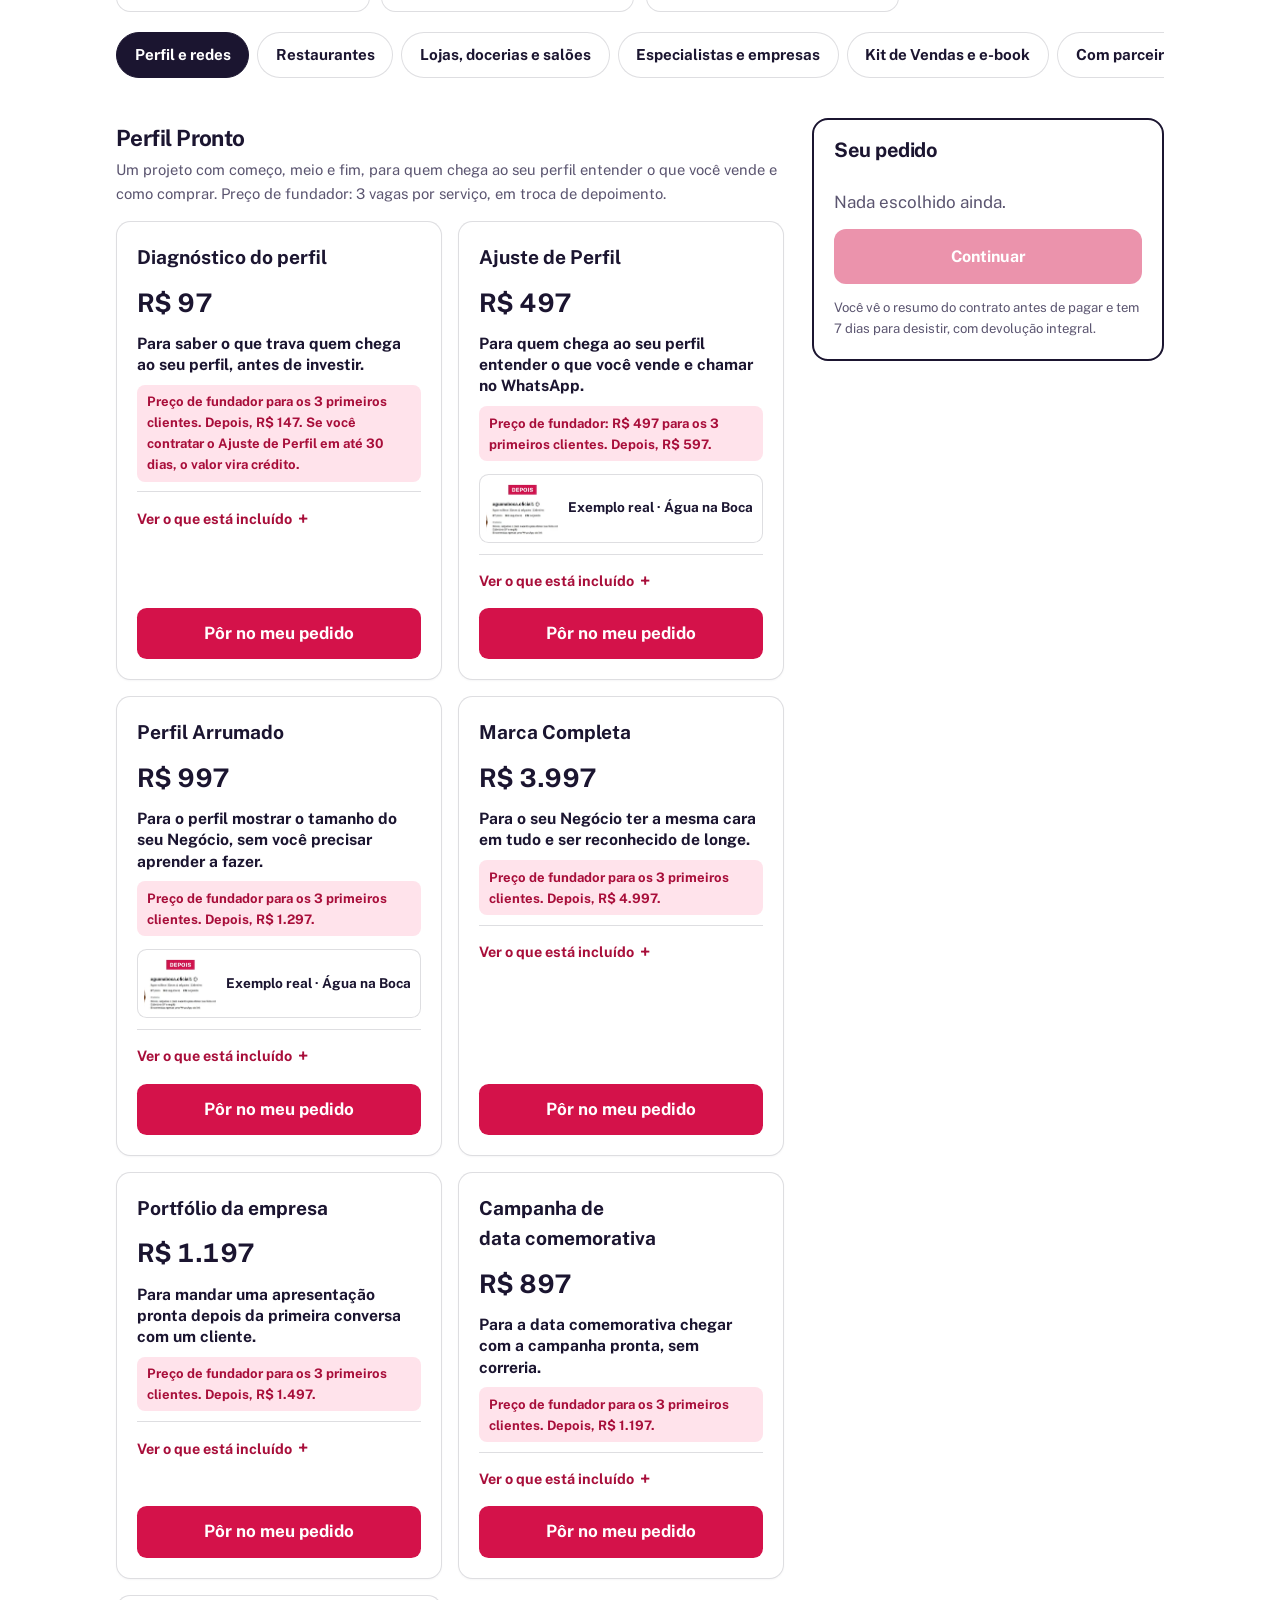
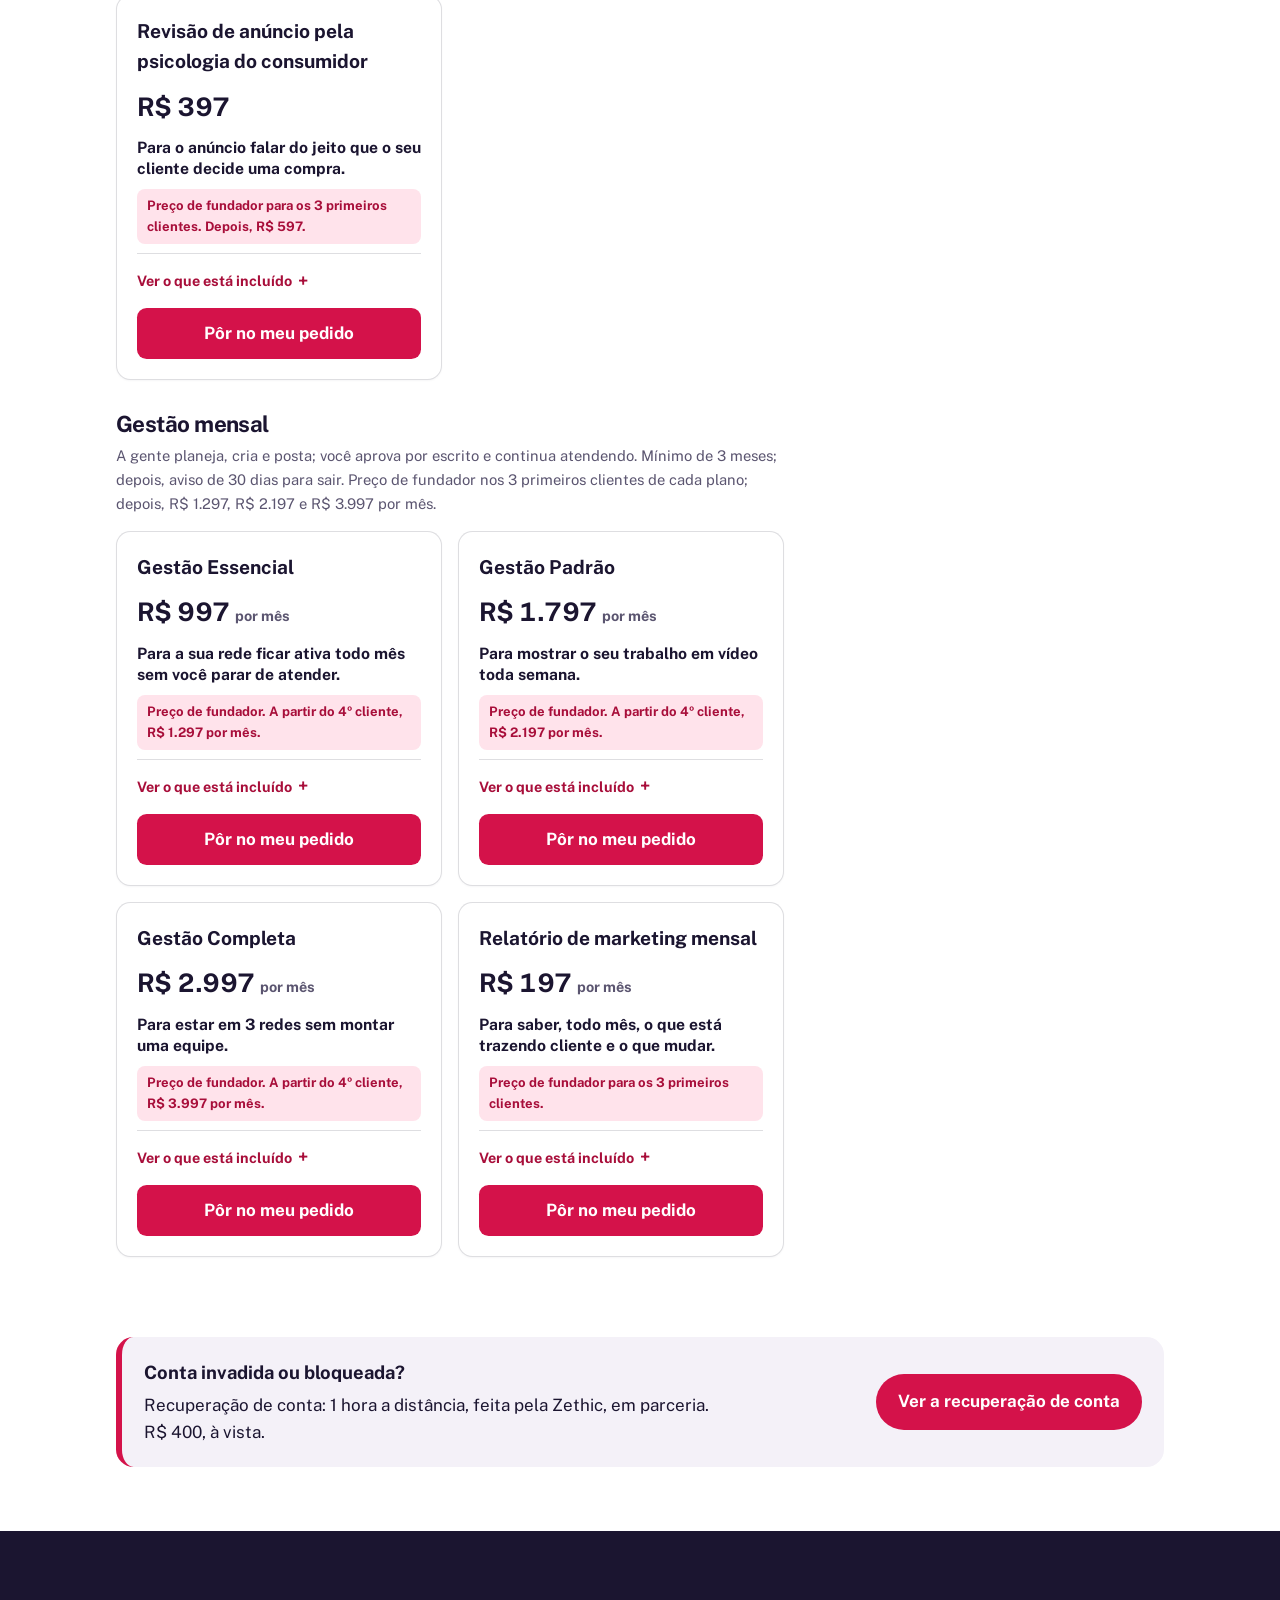
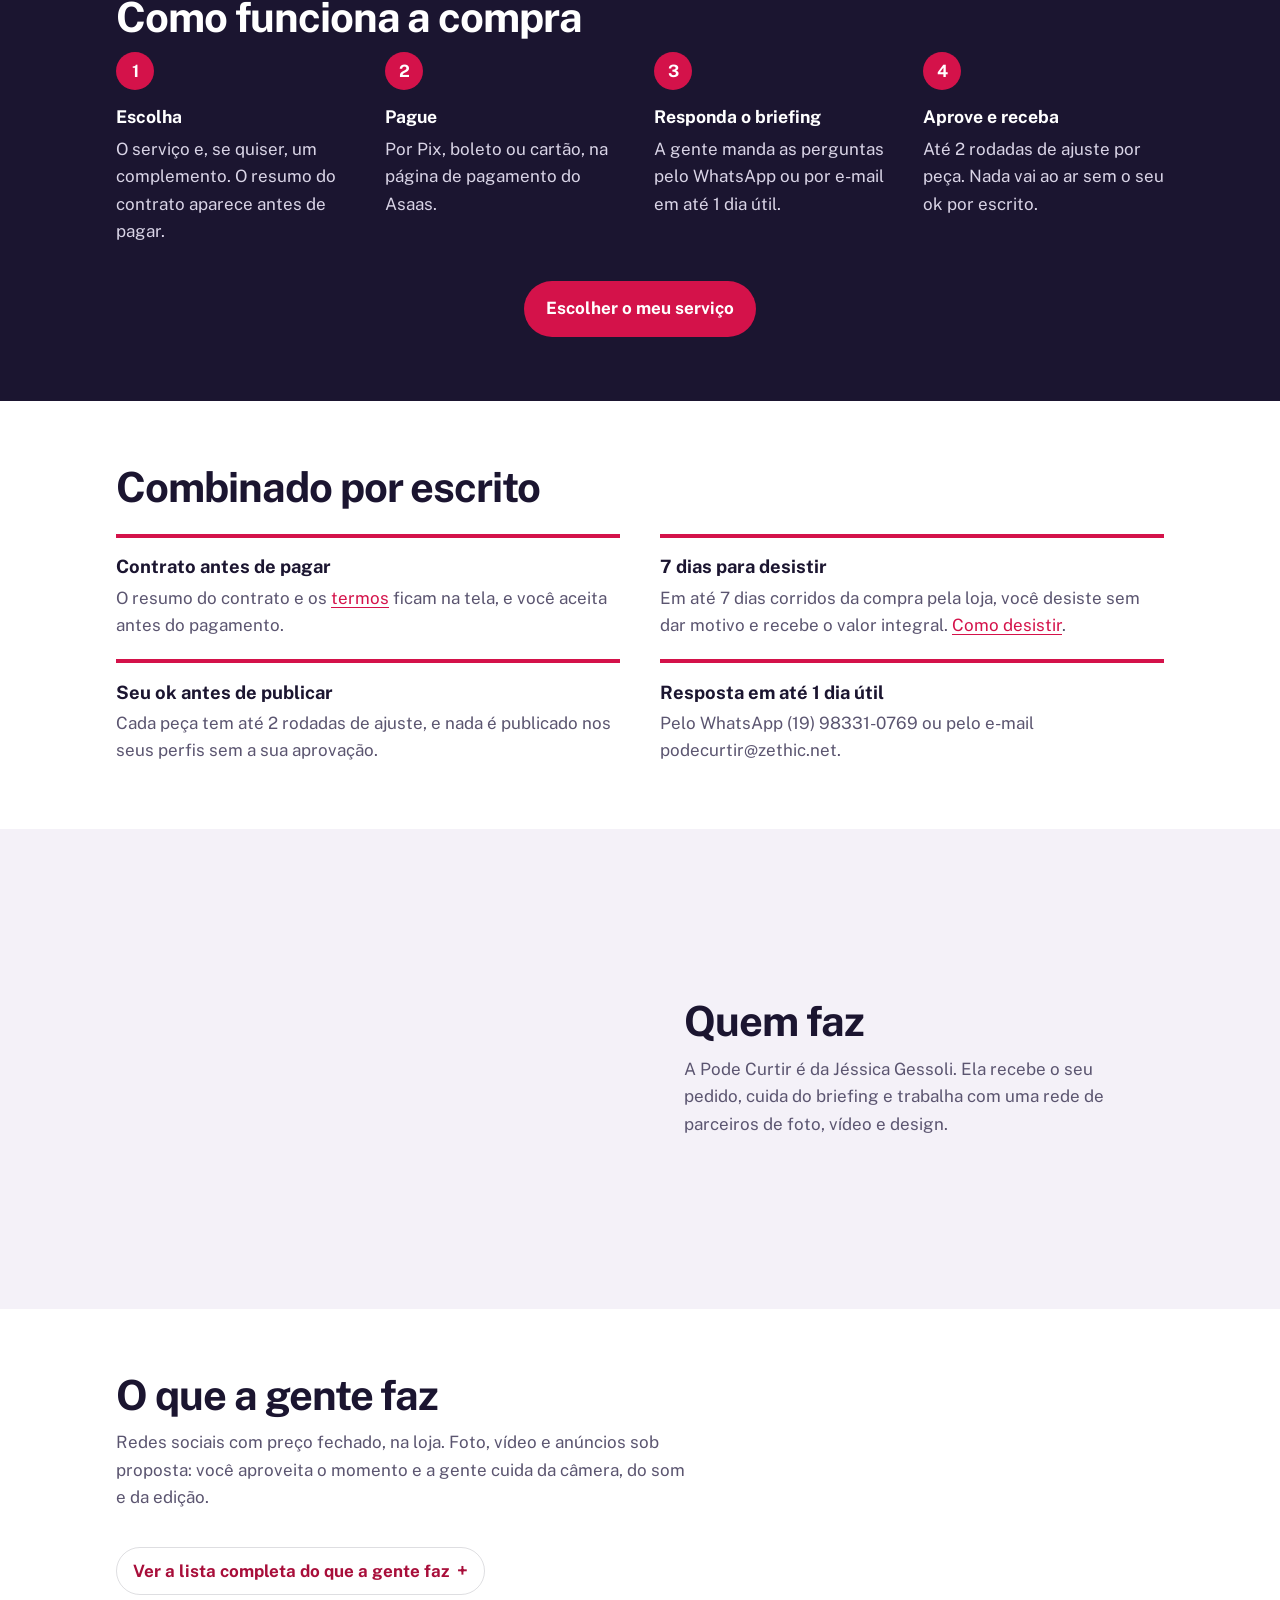
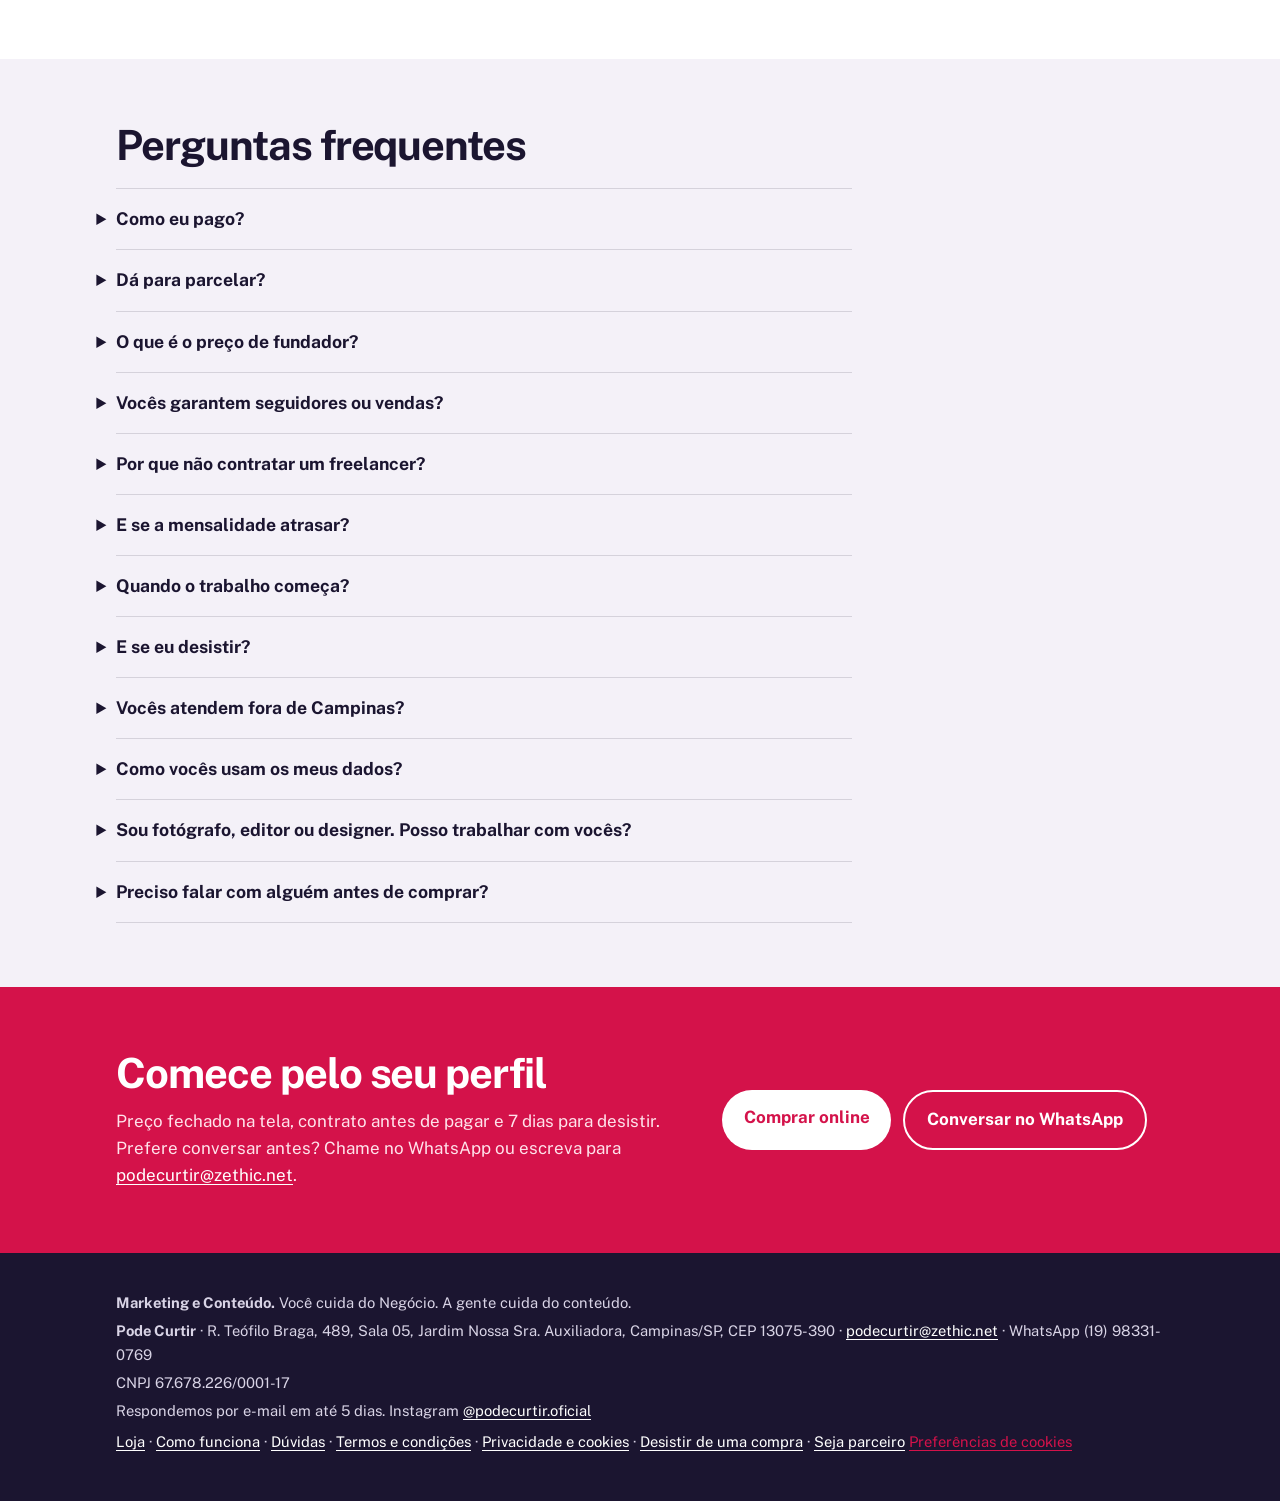
==== commit cb799309: "Rodapé com o descritor e o slogan novos da Pode Curtir Desde 12/11/2026 a Pode Curtir é "Marketing e" ====
--- a/index.html
+++ b/index.html
@@ -18,11 +18,11 @@
 <meta property="og:image" content="https://podecurtir.zethic.net/assets/img/og-podecurtir.jpg">
 <meta property="og:image:width" content="1200">
 <meta property="og:image:height" content="630">
-<meta property="og:image:alt" content="Pode Curtir: produtora de foto, vídeo e redes sociais para o seu evento e o seu Negócio.">
+<meta property="og:image:alt" content="Pode Curtir, marketing e conteúdo: você cuida do Negócio, a gente cuida do conteúdo.">
 <meta name="twitter:card" content="summary_large_image">
 <link rel="icon" href="/assets/img/podecurtir-icone.svg" type="image/svg+xml">
 <link rel="preload" href="/assets/fonts/public-sans-latin-700-normal.woff2" as="font" type="font/woff2" crossorigin>
-<link rel="stylesheet" href="/assets/css/podecurtir.css?v=1cd3eac5f3">
+<link rel="stylesheet" href="/assets/css/podecurtir.css?v=9e5d631359">
 <link rel="stylesheet" href="/assets/css/podecurtir-loja.css?v=82f3a208a4">
 <script src="/assets/js/podecurtir-config.js?v=f3eea99baa" defer></script>
 <script src="/assets/js/podecurtir-comum.js?v=a28449d32a" defer></script>
@@ -459,6 +459,7 @@
 
 <footer class="ident">
   <div class="wrap">
+    <p class="slogan"><strong>Marketing e Conteúdo.</strong> Você cuida do Negócio. A gente cuida do conteúdo.</p>
     <p><strong>Pode Curtir</strong> · R. Teófilo Braga, 489, Sala 05, Jardim Nossa Sra. Auxiliadora, Campinas/SP, CEP 13075-390 · <a href="mailto:podecurtir@zethic.net">podecurtir@zethic.net</a> · WhatsApp (19) 98331-0769</p>
     <p>CNPJ 67.678.226/0001-17</p>
     <p>Respondemos por e-mail em até 5 dias. Instagram <a href="https://www.instagram.com/podecurtir.oficial/" rel="noopener">@podecurtir.oficial</a></p>
--- a/assets/css/podecurtir.css
+++ b/assets/css/podecurtir.css
@@ -1,4 +1,4 @@
-/* Pode Curtir — foto e vídeo prontos para postar. Página: /podecurtir. Marca operada pela Zethic. */
+/* Pode Curtir — marketing e conteúdo (desde 12/11/2026; antes "foto e vídeo prontos para postar"). Site: podecurtir.zethic.net. */
 @font-face{font-family:"Public Sans";font-style:normal;font-weight:400;font-display:swap;src:url(/assets/fonts/public-sans-latin-400-normal.woff2) format("woff2");unicode-range:U+0000-00FF,U+0131,U+0152-0153,U+02BB-02BC,U+02C6,U+02DA,U+02DC,U+0304,U+0308,U+0329,U+2000-206F,U+2074,U+20AC,U+2122,U+2191,U+2193,U+2212,U+2215,U+FEFF,U+FFFD}
 @font-face{font-family:"Public Sans";font-style:normal;font-weight:400;font-display:swap;src:url(/assets/fonts/public-sans-latin-ext-400-normal.woff2) format("woff2");unicode-range:U+0100-02AF,U+0304,U+0308,U+0329,U+1E00-1E9F,U+1EF2-1EFF,U+2020,U+20A0-20AB,U+20AD-20C0,U+2113,U+2C60-2C7F,U+A720-A7FF}
 @font-face{font-family:"Public Sans";font-style:normal;font-weight:700;font-display:swap;src:url(/assets/fonts/public-sans-latin-700-normal.woff2) format("woff2");unicode-range:U+0000-00FF,U+0131,U+0152-0153,U+02BB-02BC,U+02C6,U+02DA,U+02DC,U+0304,U+0308,U+0329,U+2000-206F,U+2074,U+20AC,U+2122,U+2191,U+2193,U+2212,U+2215,U+FEFF,U+FFFD}
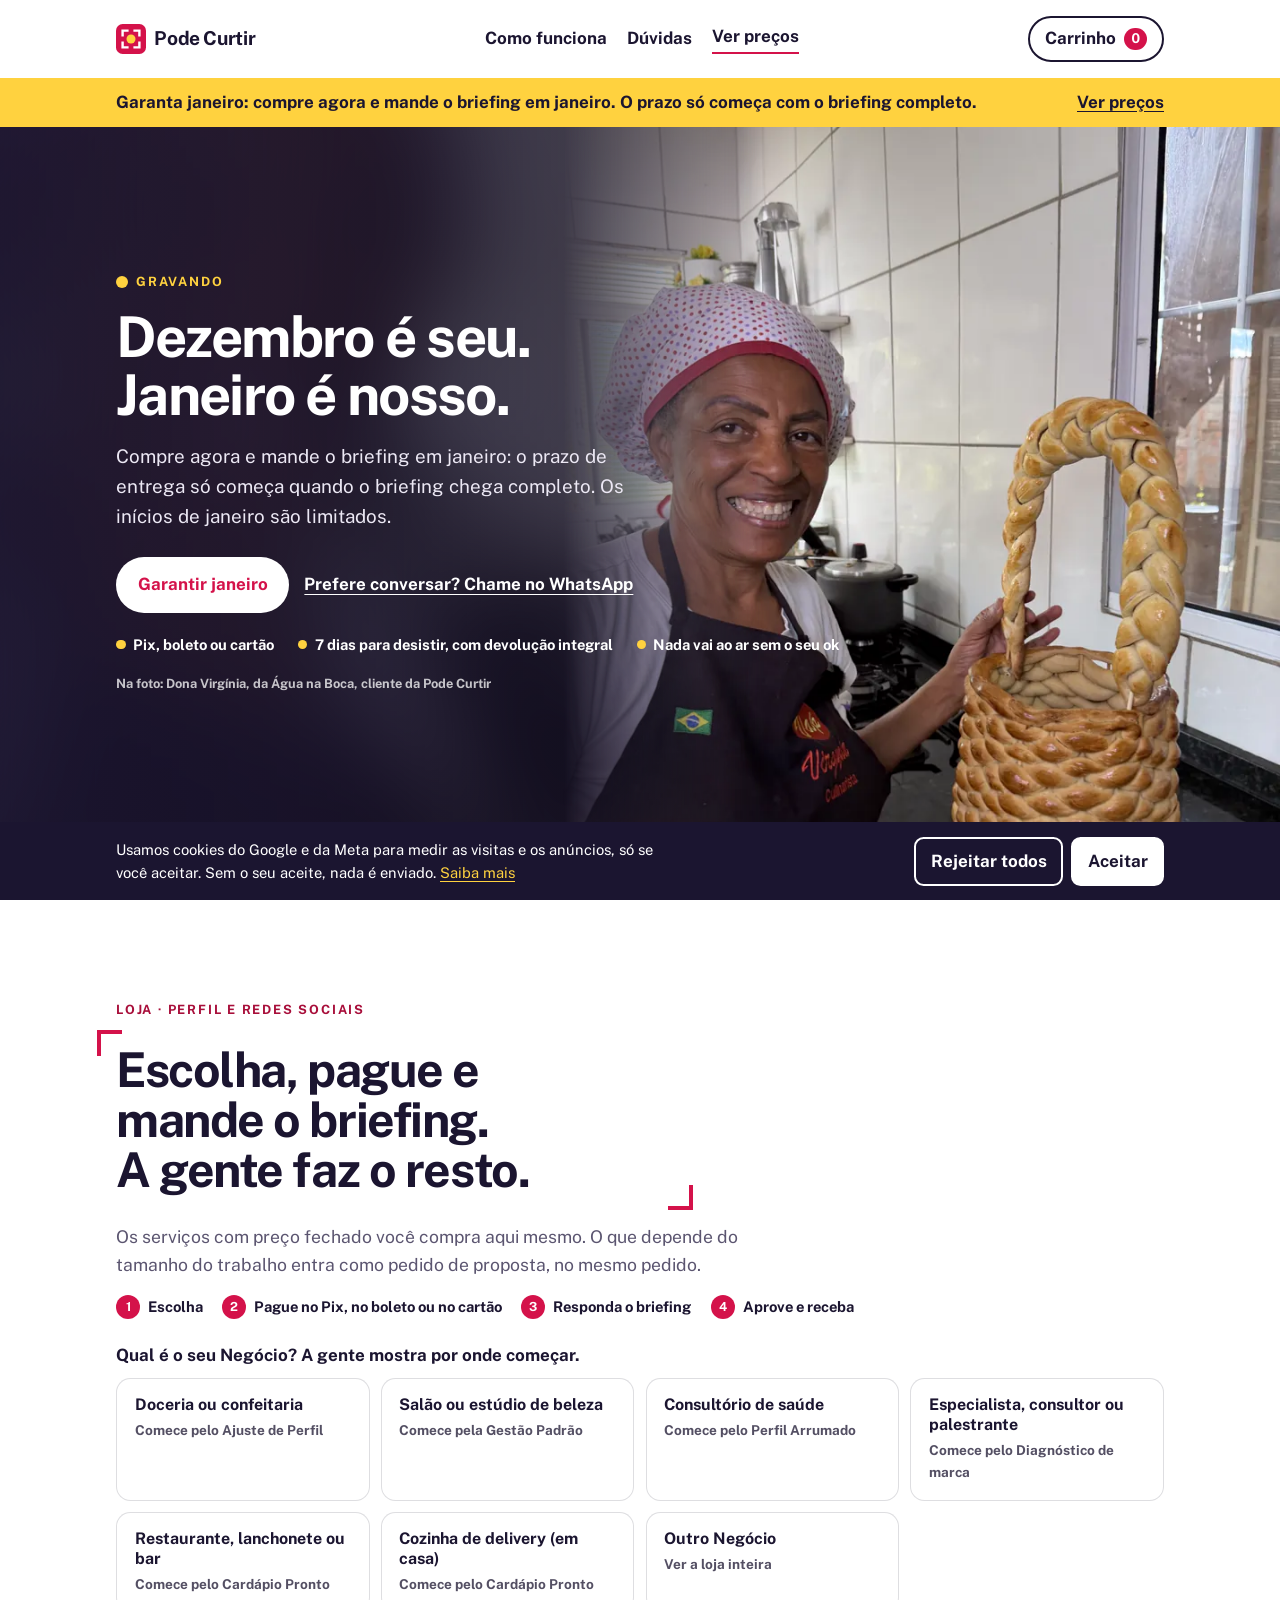
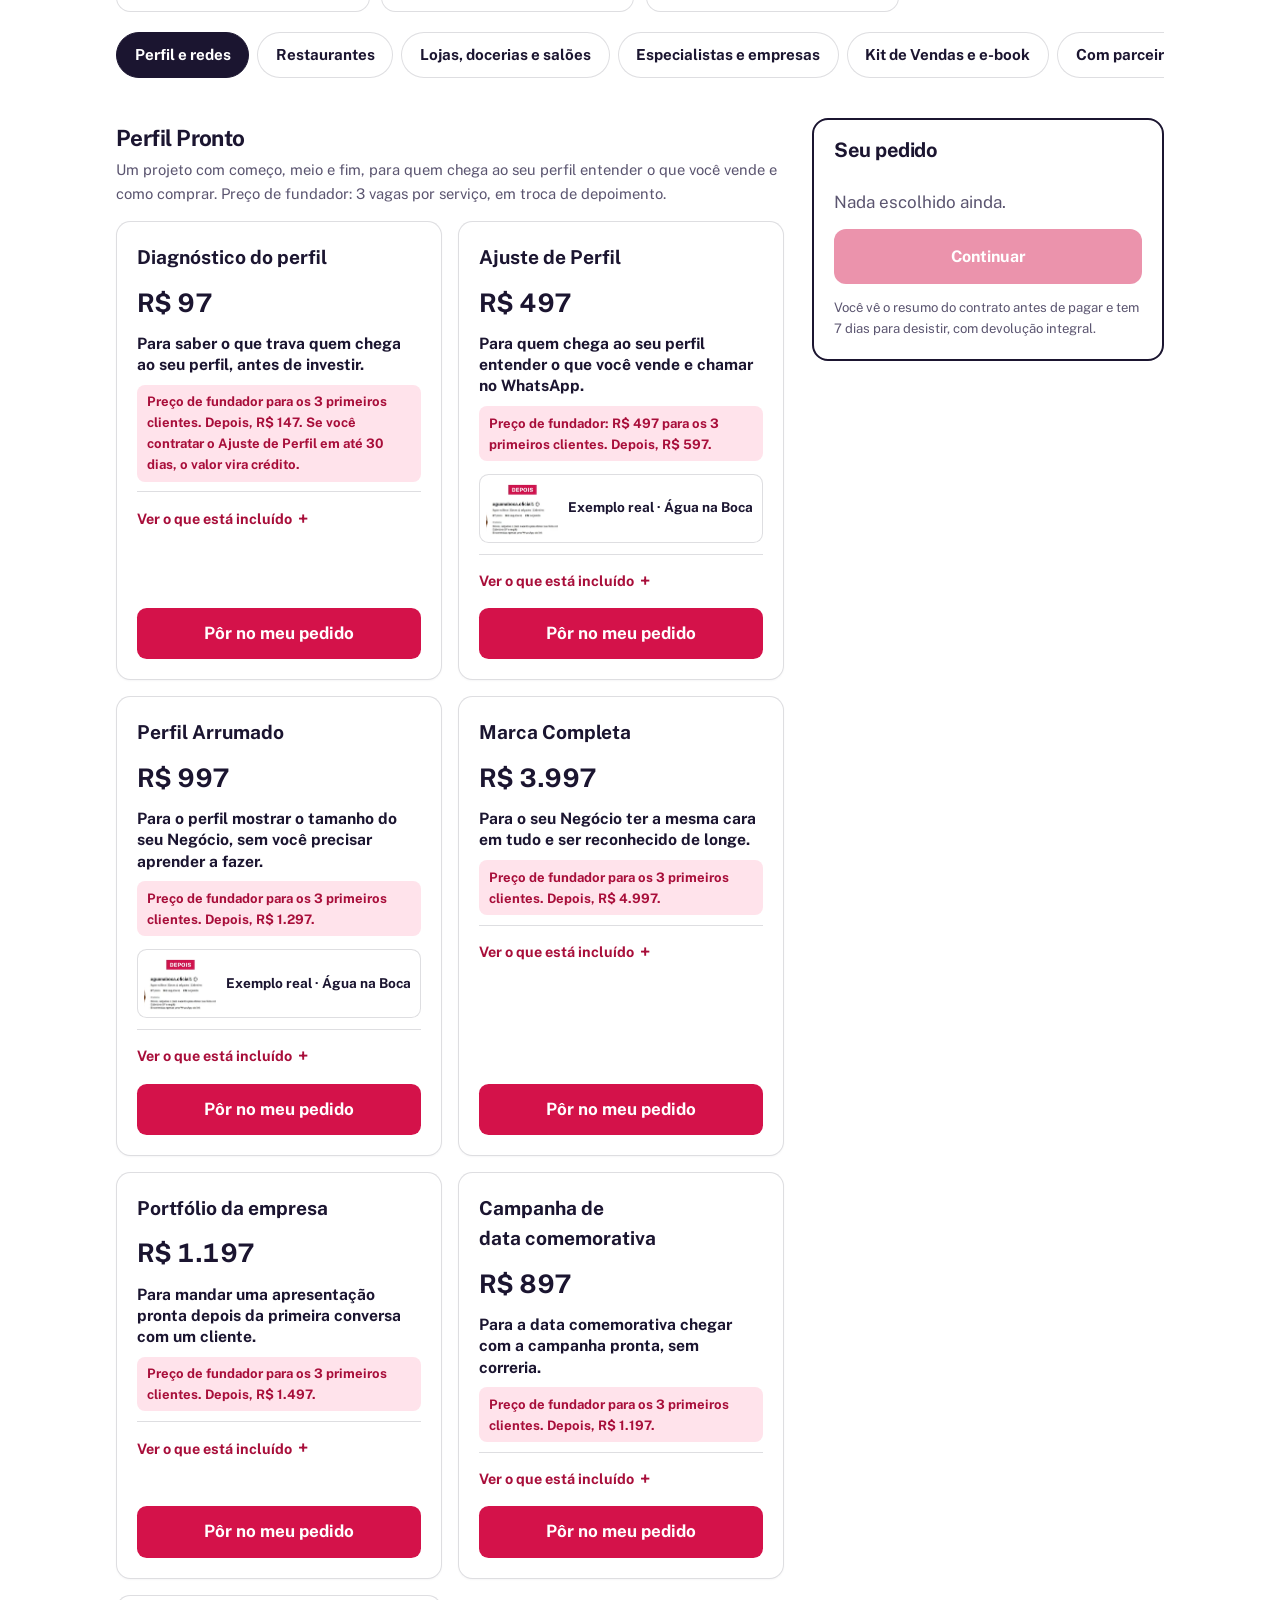
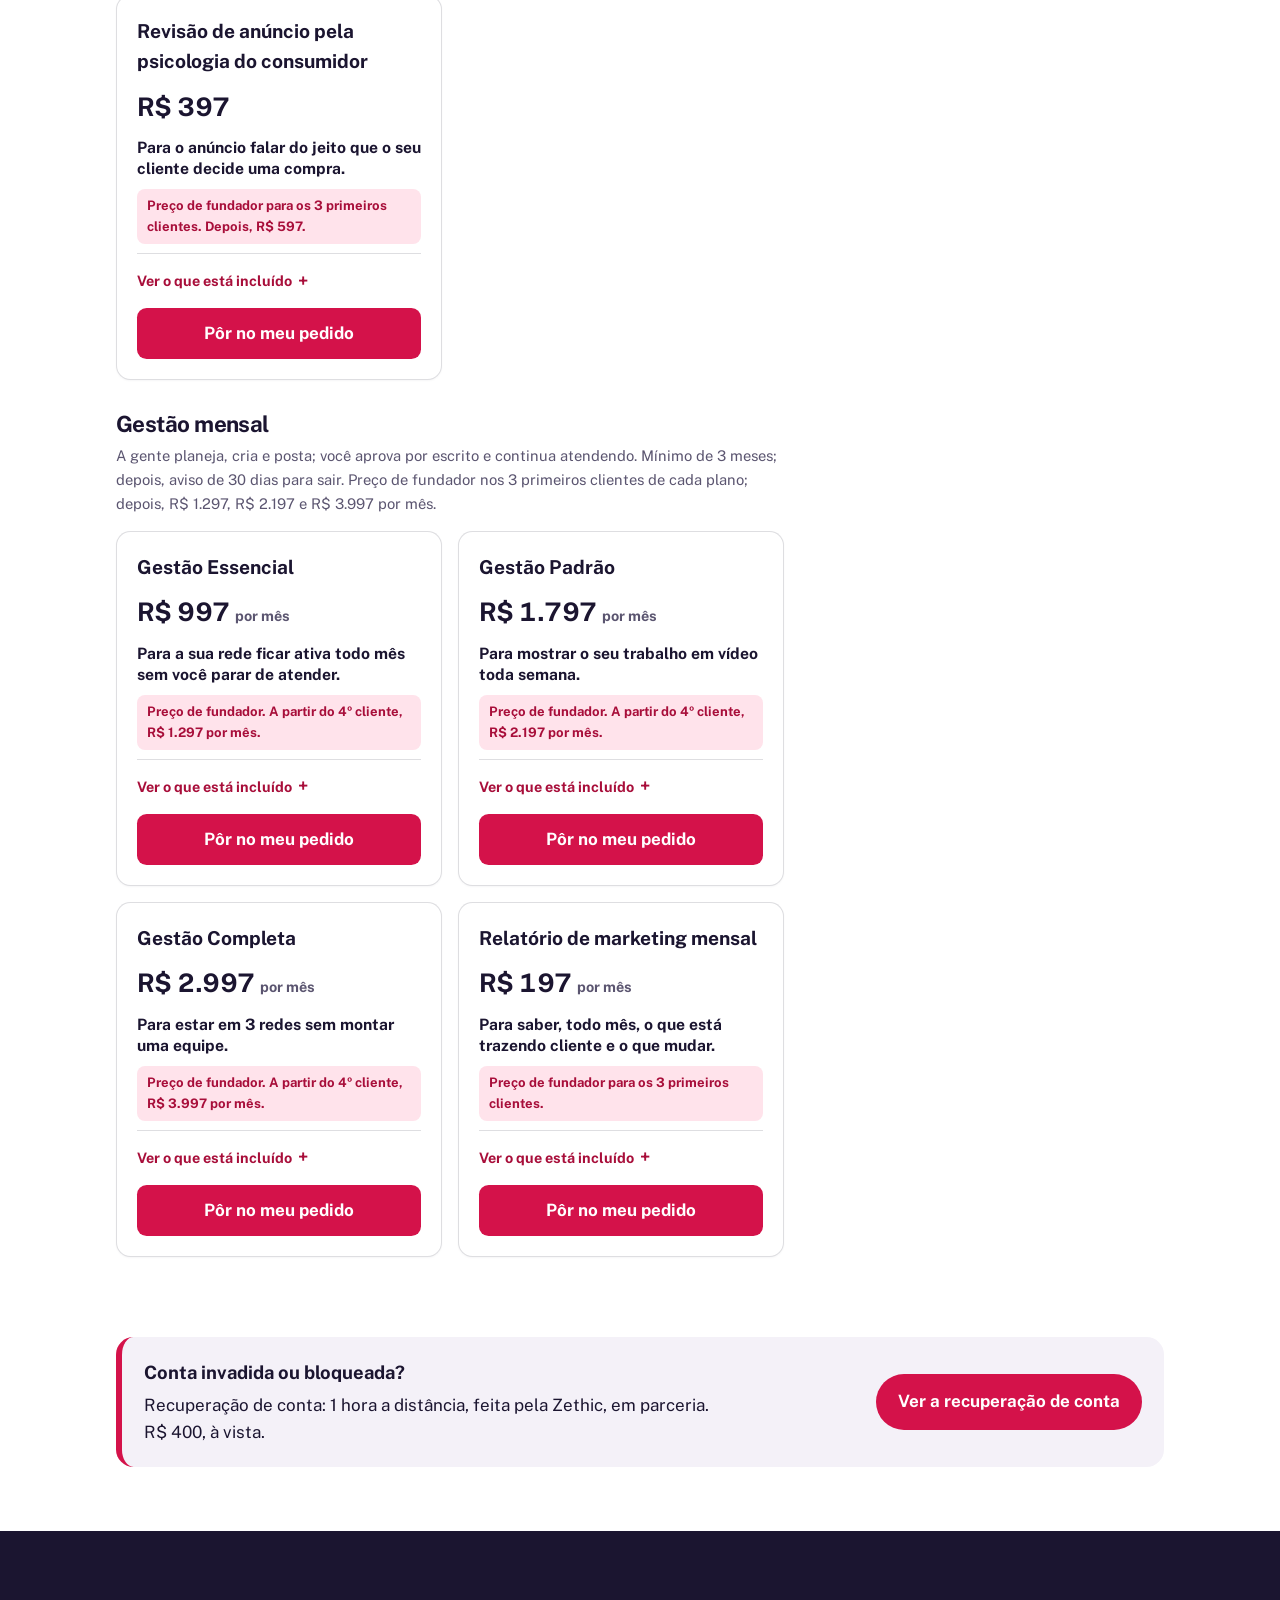
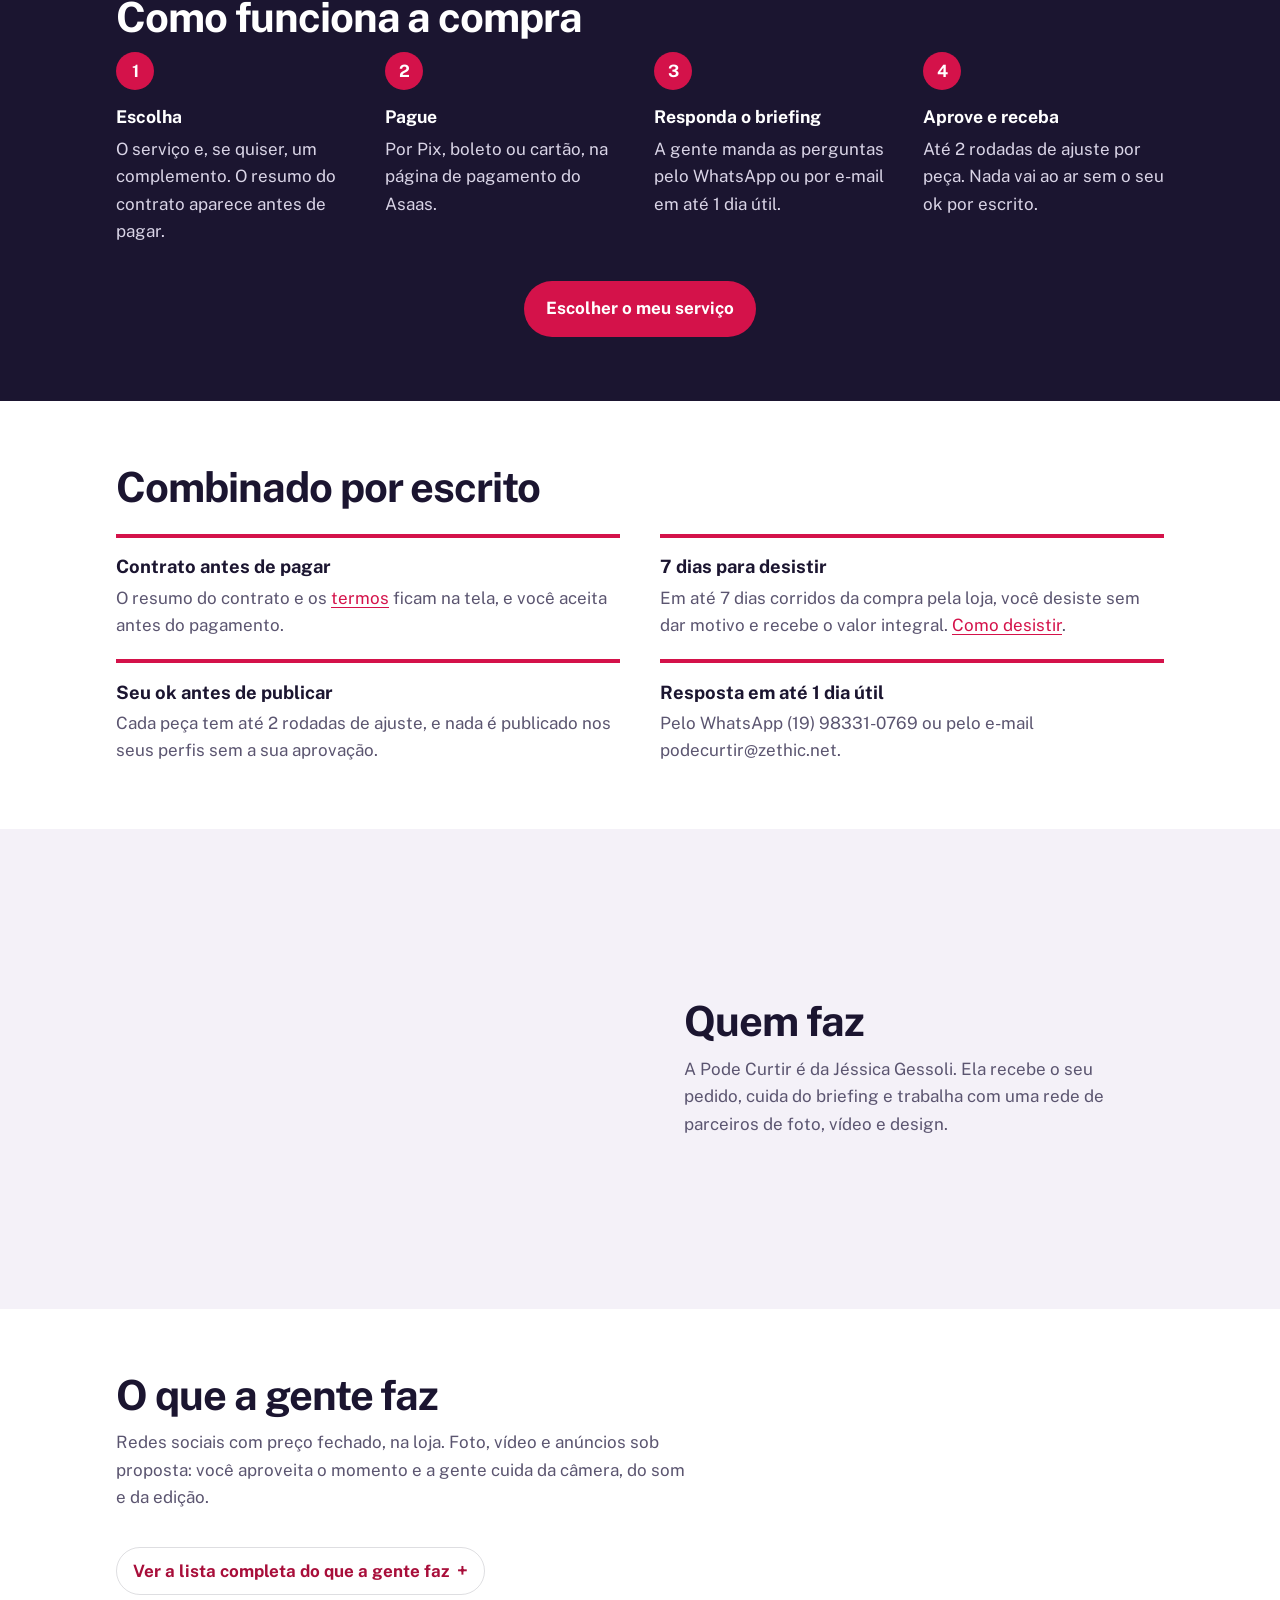
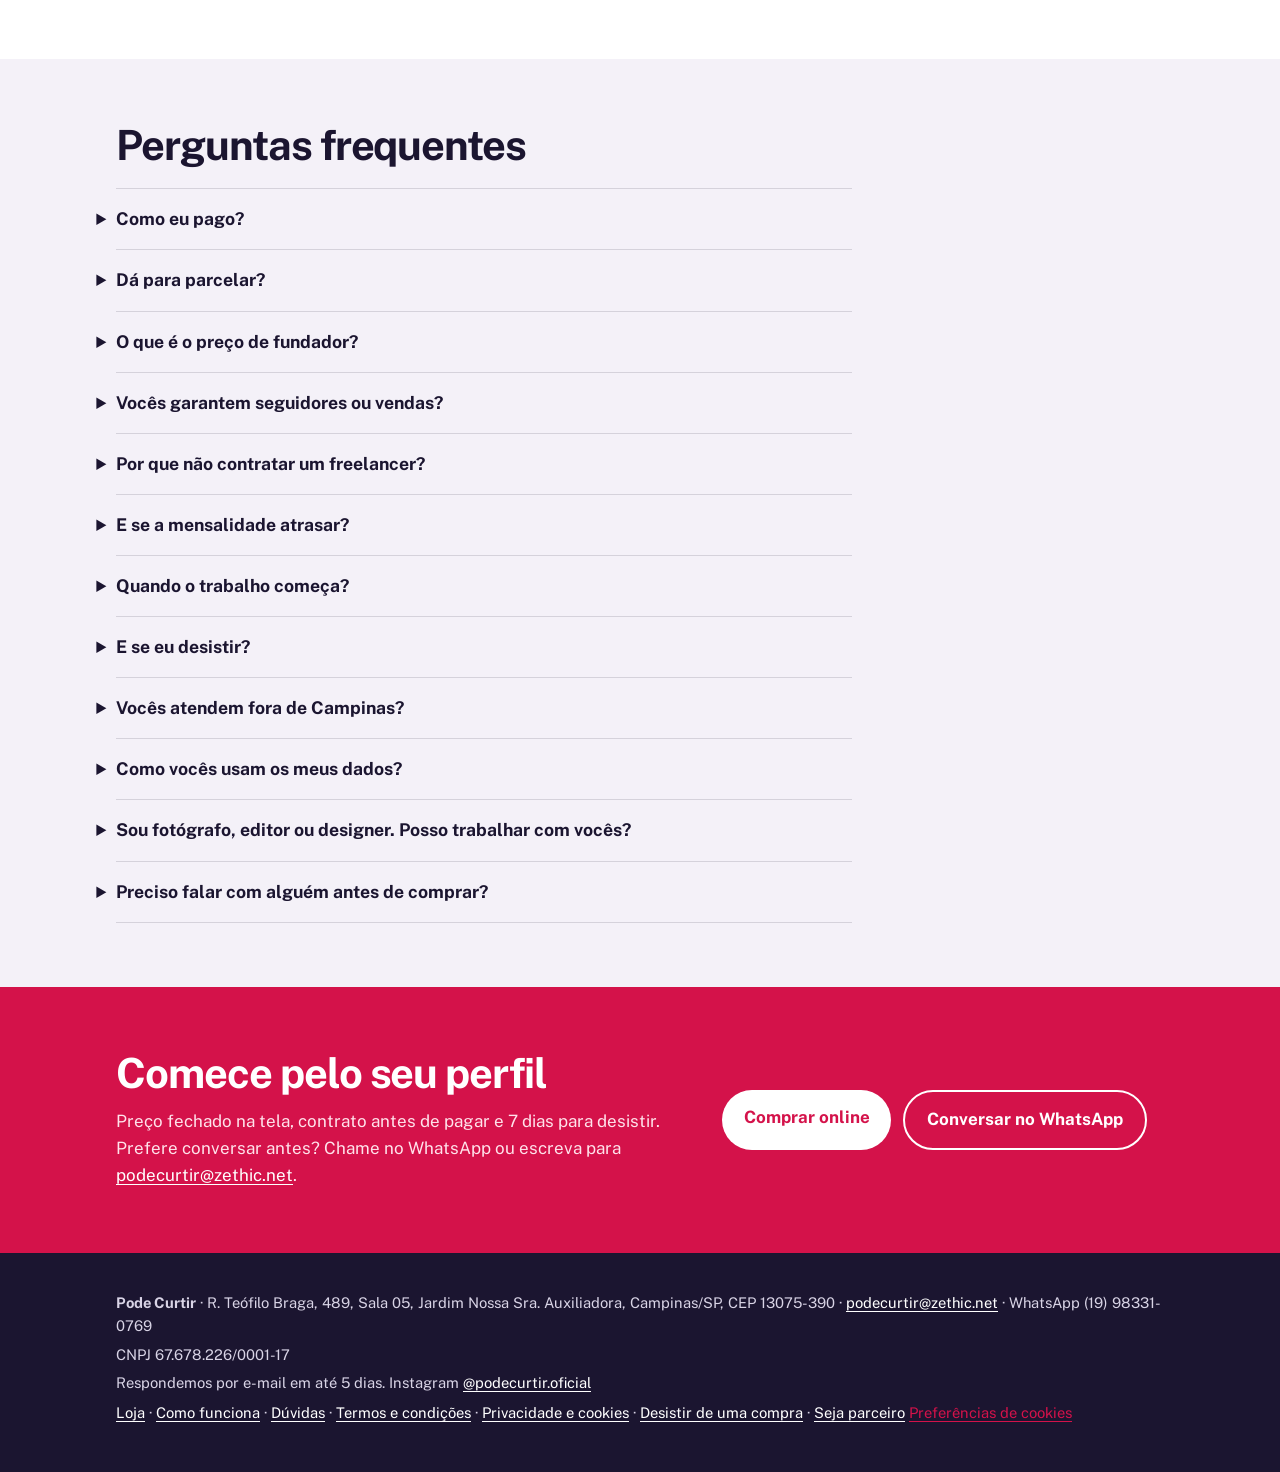
==== commit 32725333: "Pacotes de Natal para pequenos empreendedores e lojas Natal pronto (Ajuste de Perfil + Campanha de N" ====
--- a/index.html
+++ b/index.html
@@ -18,15 +18,15 @@
 <meta property="og:image" content="https://podecurtir.zethic.net/assets/img/og-podecurtir.jpg">
 <meta property="og:image:width" content="1200">
 <meta property="og:image:height" content="630">
-<meta property="og:image:alt" content="Pode Curtir, marketing e conteúdo: você cuida do Negócio, a gente cuida do conteúdo.">
+<meta property="og:image:alt" content="Pode Curtir: produtora de foto, vídeo e redes sociais para o seu evento e o seu Negócio.">
 <meta name="twitter:card" content="summary_large_image">
 <link rel="icon" href="/assets/img/podecurtir-icone.svg" type="image/svg+xml">
 <link rel="preload" href="/assets/fonts/public-sans-latin-700-normal.woff2" as="font" type="font/woff2" crossorigin>
-<link rel="stylesheet" href="/assets/css/podecurtir.css?v=9e5d631359">
+<link rel="stylesheet" href="/assets/css/podecurtir.css?v=1cd3eac5f3">
 <link rel="stylesheet" href="/assets/css/podecurtir-loja.css?v=82f3a208a4">
 <script src="/assets/js/podecurtir-config.js?v=f3eea99baa" defer></script>
-<script src="/assets/js/podecurtir-comum.js?v=a28449d32a" defer></script>
-<script src="/assets/js/podecurtir-loja.js?v=609efb2aaa" defer></script>
+<script src="/assets/js/podecurtir-comum.js?v=b9f080df6b" defer></script>
+<script src="/assets/js/podecurtir-loja.js?v=7f48c94d00" defer></script>
 <script src="/assets/js/podecurtir-vitrine.js?v=5cfd9cdeed" defer></script>
 <script type="application/ld+json">
 {
@@ -154,6 +154,11 @@
 
     <div class="wrap layout">
       <div>
+        <!-- 16/11/2026: pacotes para pequenos empreendedores e lojas no fim do ano. Some sozinho depois de 05/12/2026. -->
+        <section class="secao" aria-labelledby="t-natal" id="pacotes-natal">
+          <div class="secao-cab"><h2 id="t-natal">Pacotes de Natal</h2><p>Para pequenos empreendedores e lojas chegarem ao fim do ano com o perfil e a campanha prontos. O preço é a soma dos itens, sem desconto. De 23 a 30/11, os dois pacotes ganham a Proteção das contas (R$ 397), feita pela Zethic. Compre até 05/12 para a campanha ir ao ar antes do Natal.</p></div>
+          <div class="grade" id="grade-natal"></div>
+        </section>
         <section class="secao" aria-labelledby="t-perfil">
           <div class="secao-cab"><h2 id="t-perfil">Perfil Pronto</h2><p>Um projeto com começo, meio e fim, para quem chega ao seu perfil entender o que você vende e como comprar. Preço de fundador: 3 vagas por serviço, em troca de depoimento.</p></div>
           <div class="grade" id="grade-perfil"></div>
@@ -459,7 +464,6 @@
 
 <footer class="ident">
   <div class="wrap">
-    <p class="slogan"><strong>Marketing e Conteúdo.</strong> Você cuida do Negócio. A gente cuida do conteúdo.</p>
     <p><strong>Pode Curtir</strong> · R. Teófilo Braga, 489, Sala 05, Jardim Nossa Sra. Auxiliadora, Campinas/SP, CEP 13075-390 · <a href="mailto:podecurtir@zethic.net">podecurtir@zethic.net</a> · WhatsApp (19) 98331-0769</p>
     <p>CNPJ 67.678.226/0001-17</p>
     <p>Respondemos por e-mail em até 5 dias. Instagram <a href="https://www.instagram.com/podecurtir.oficial/" rel="noopener">@podecurtir.oficial</a></p>
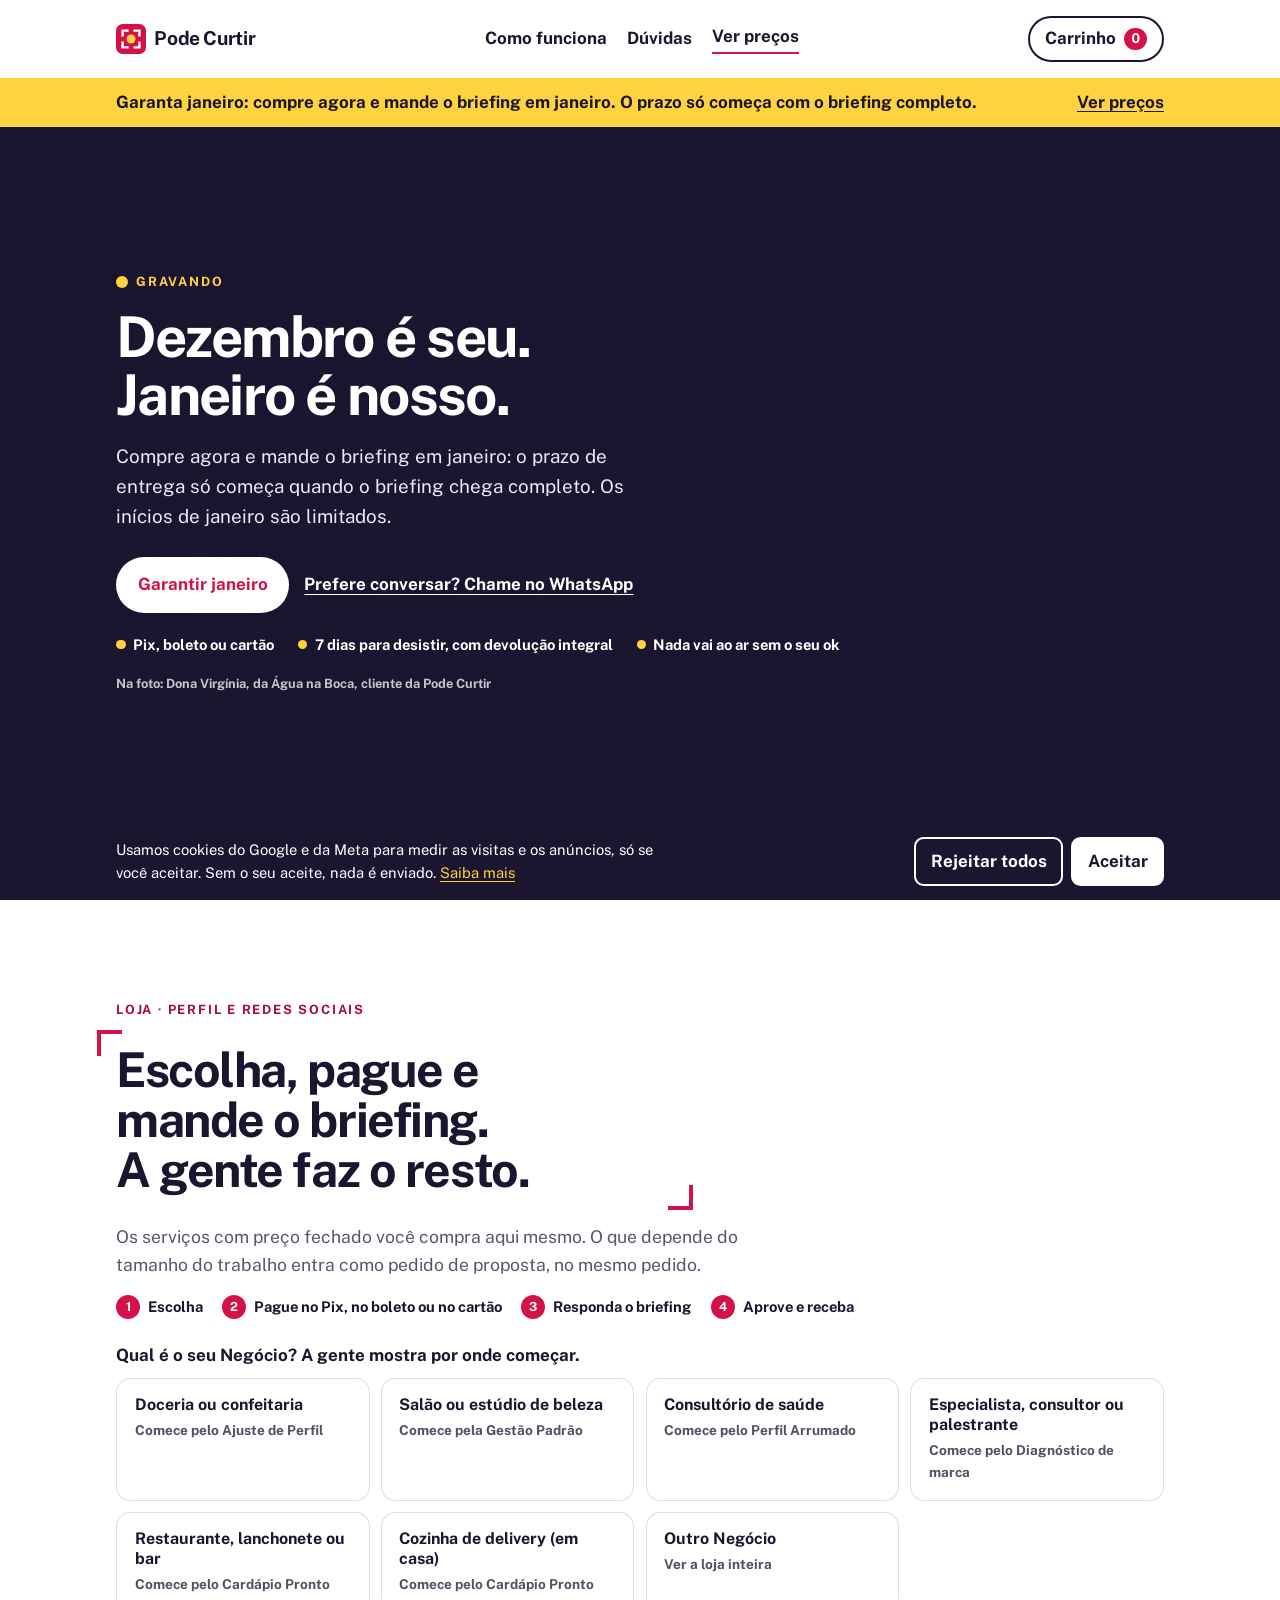
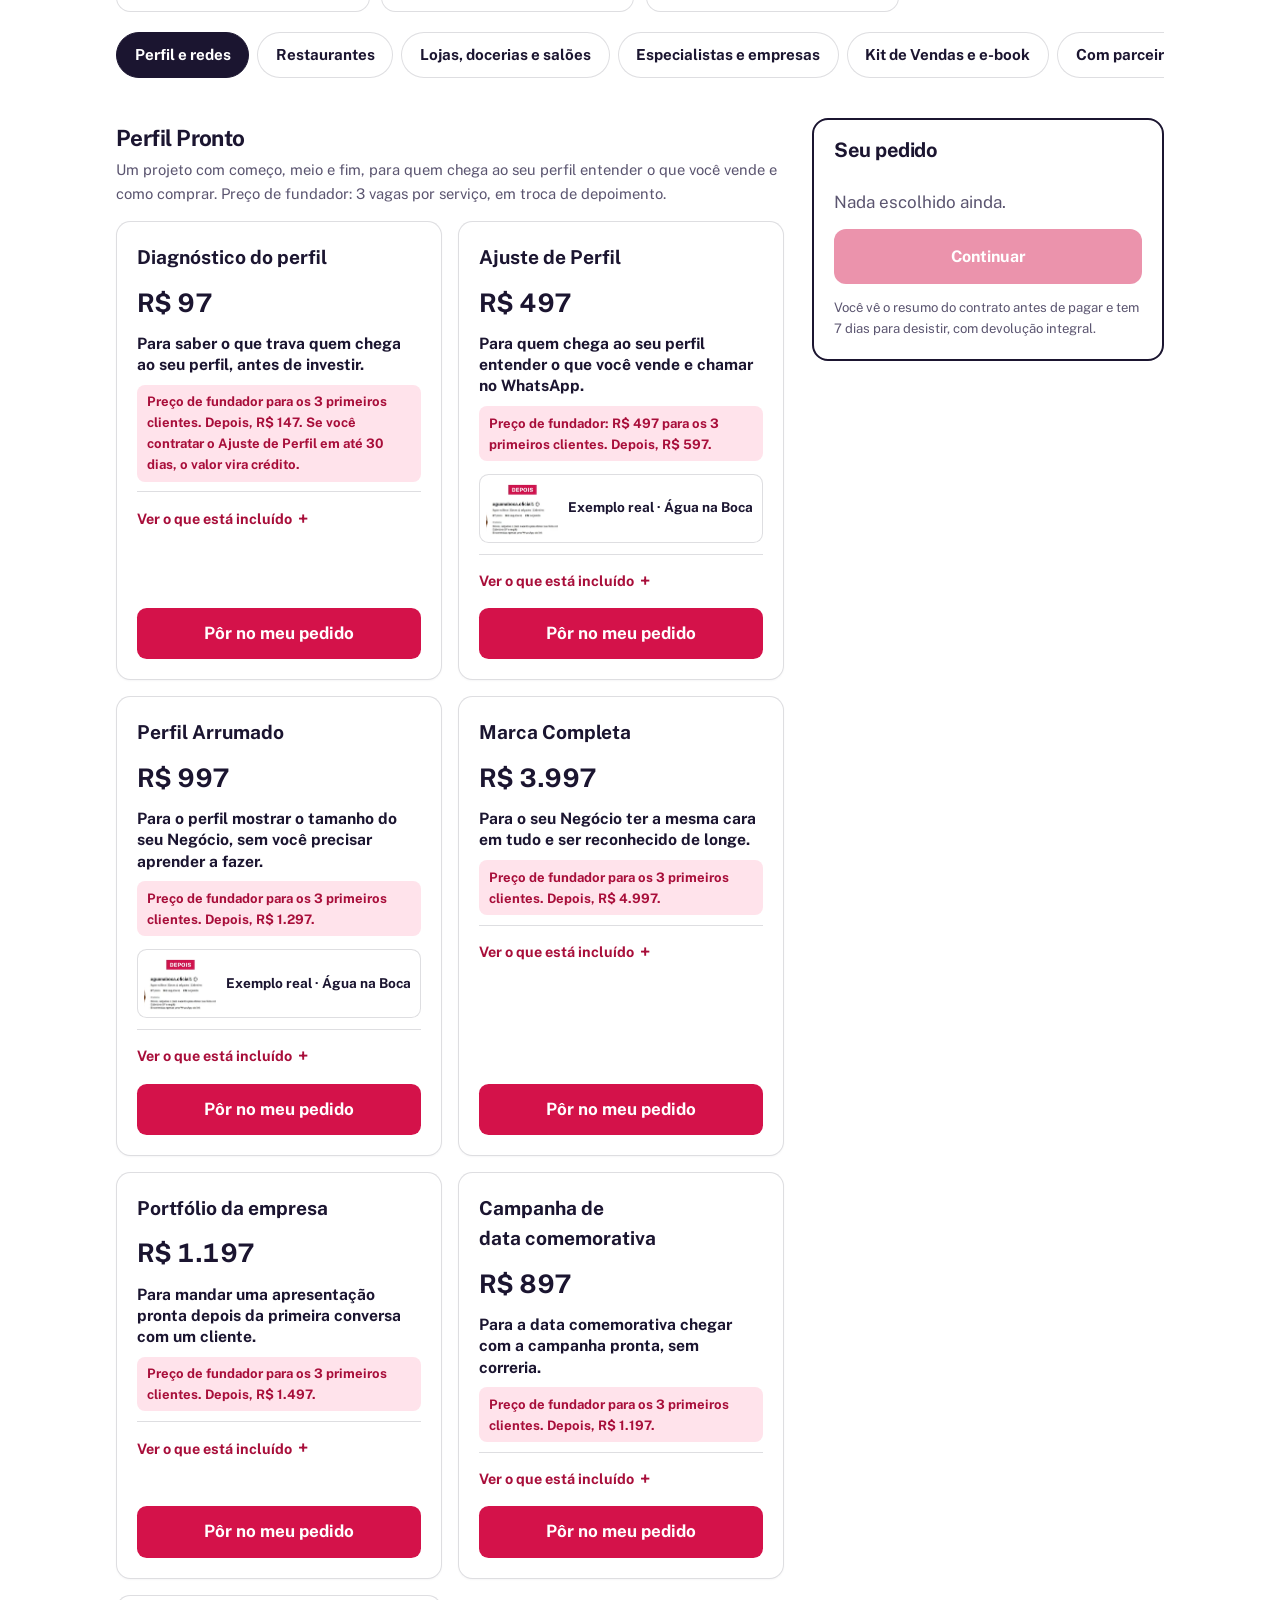
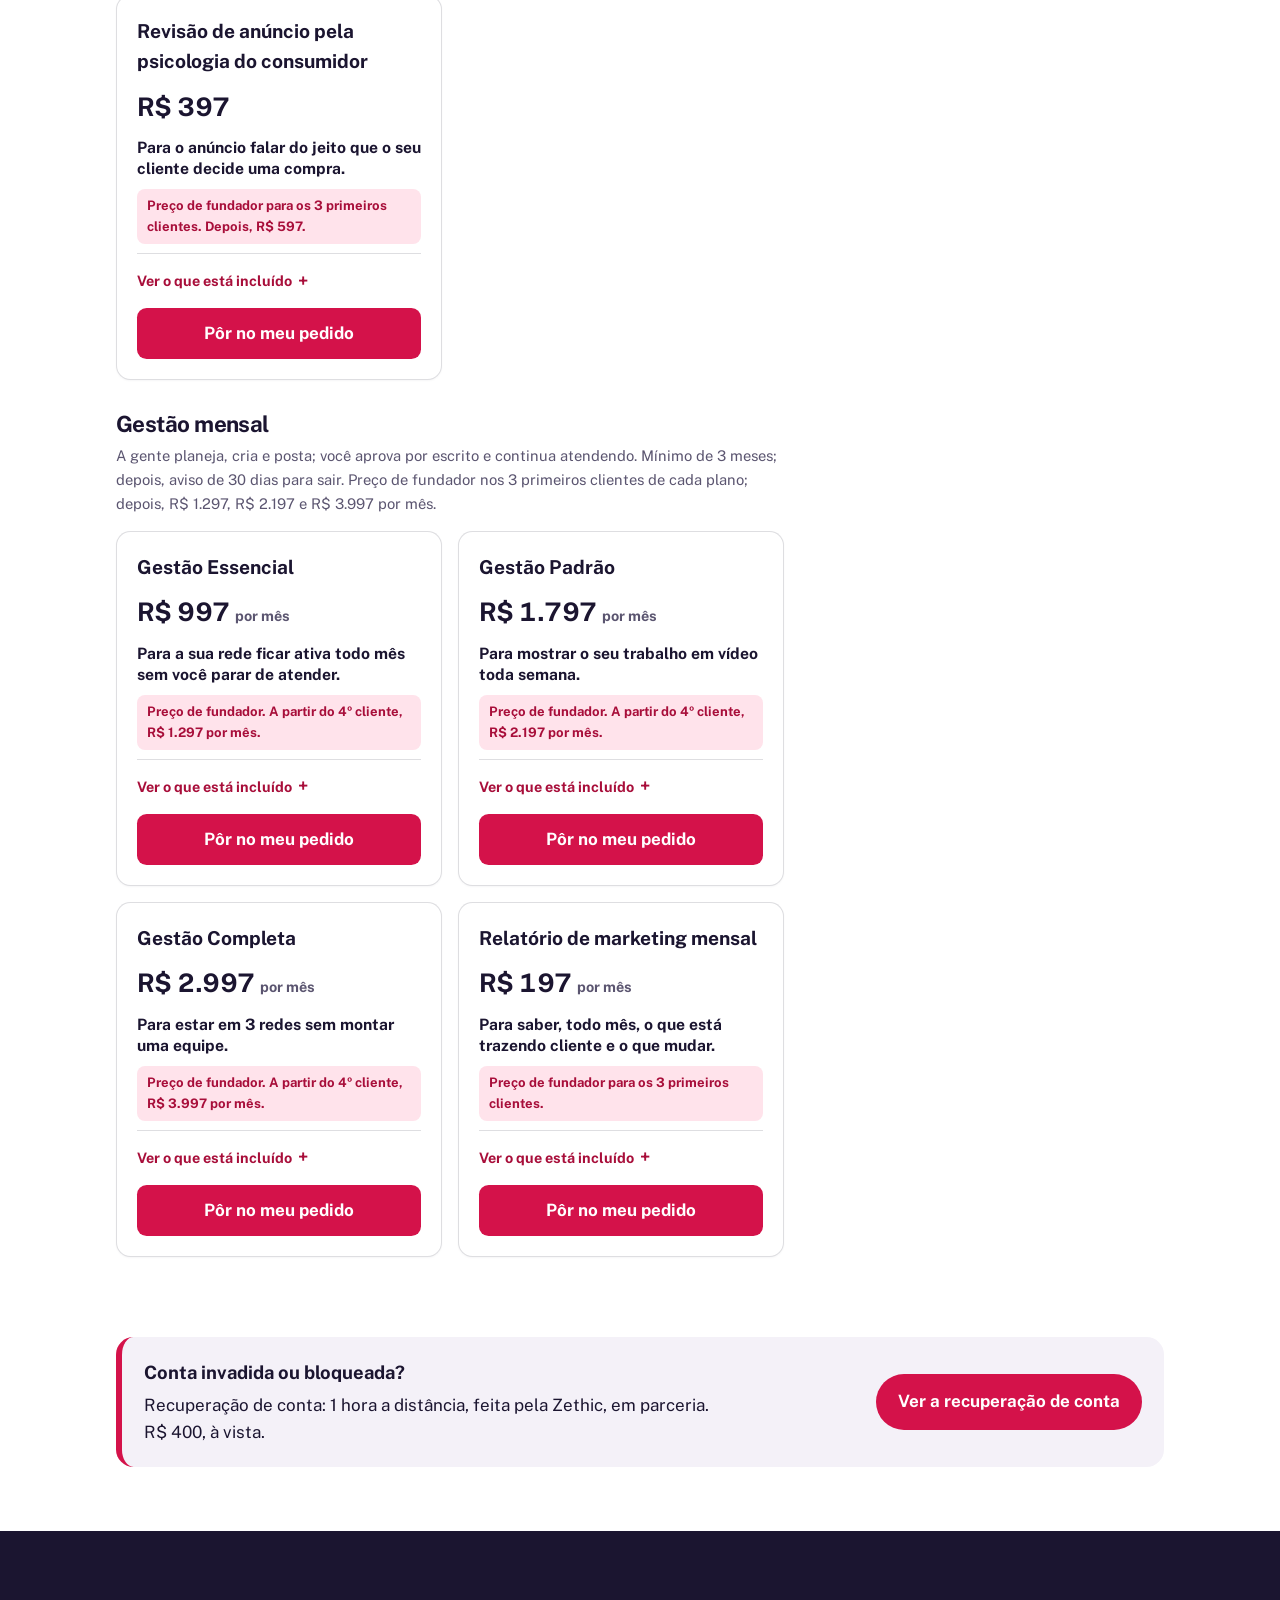
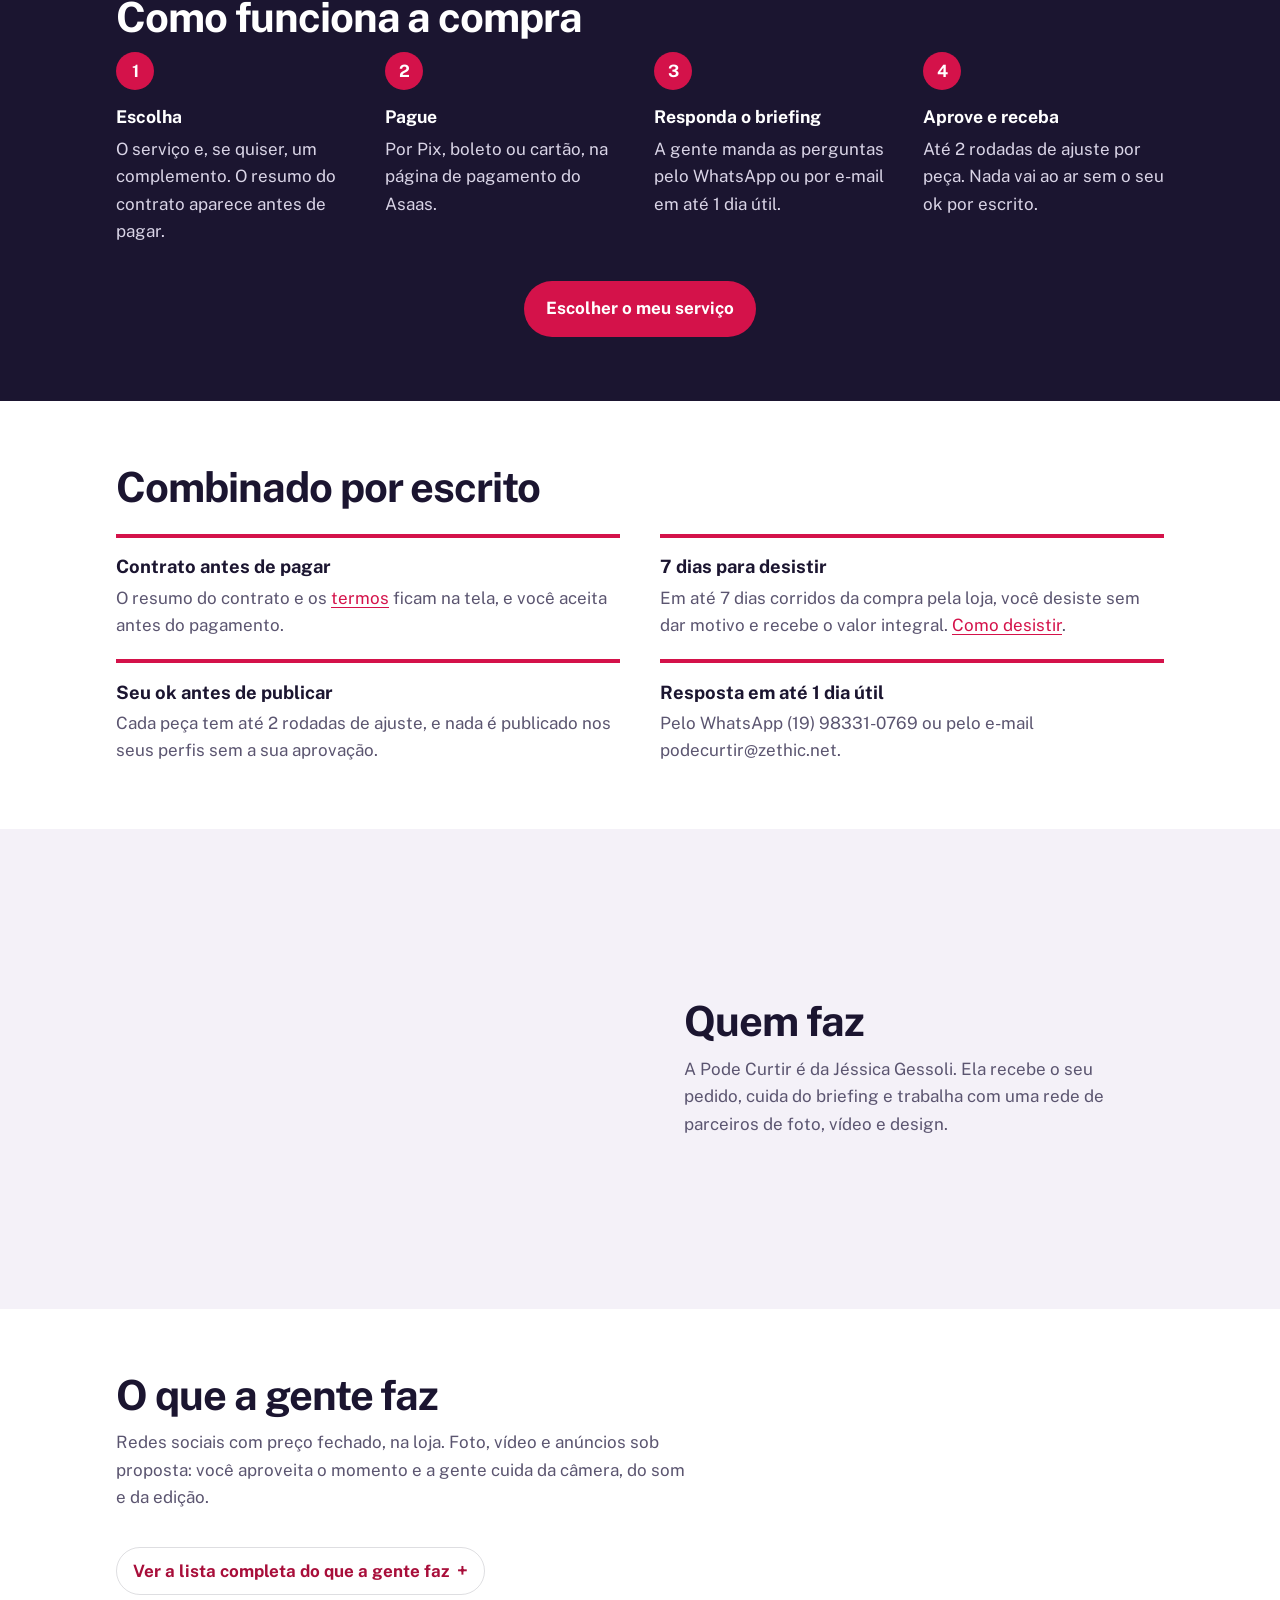
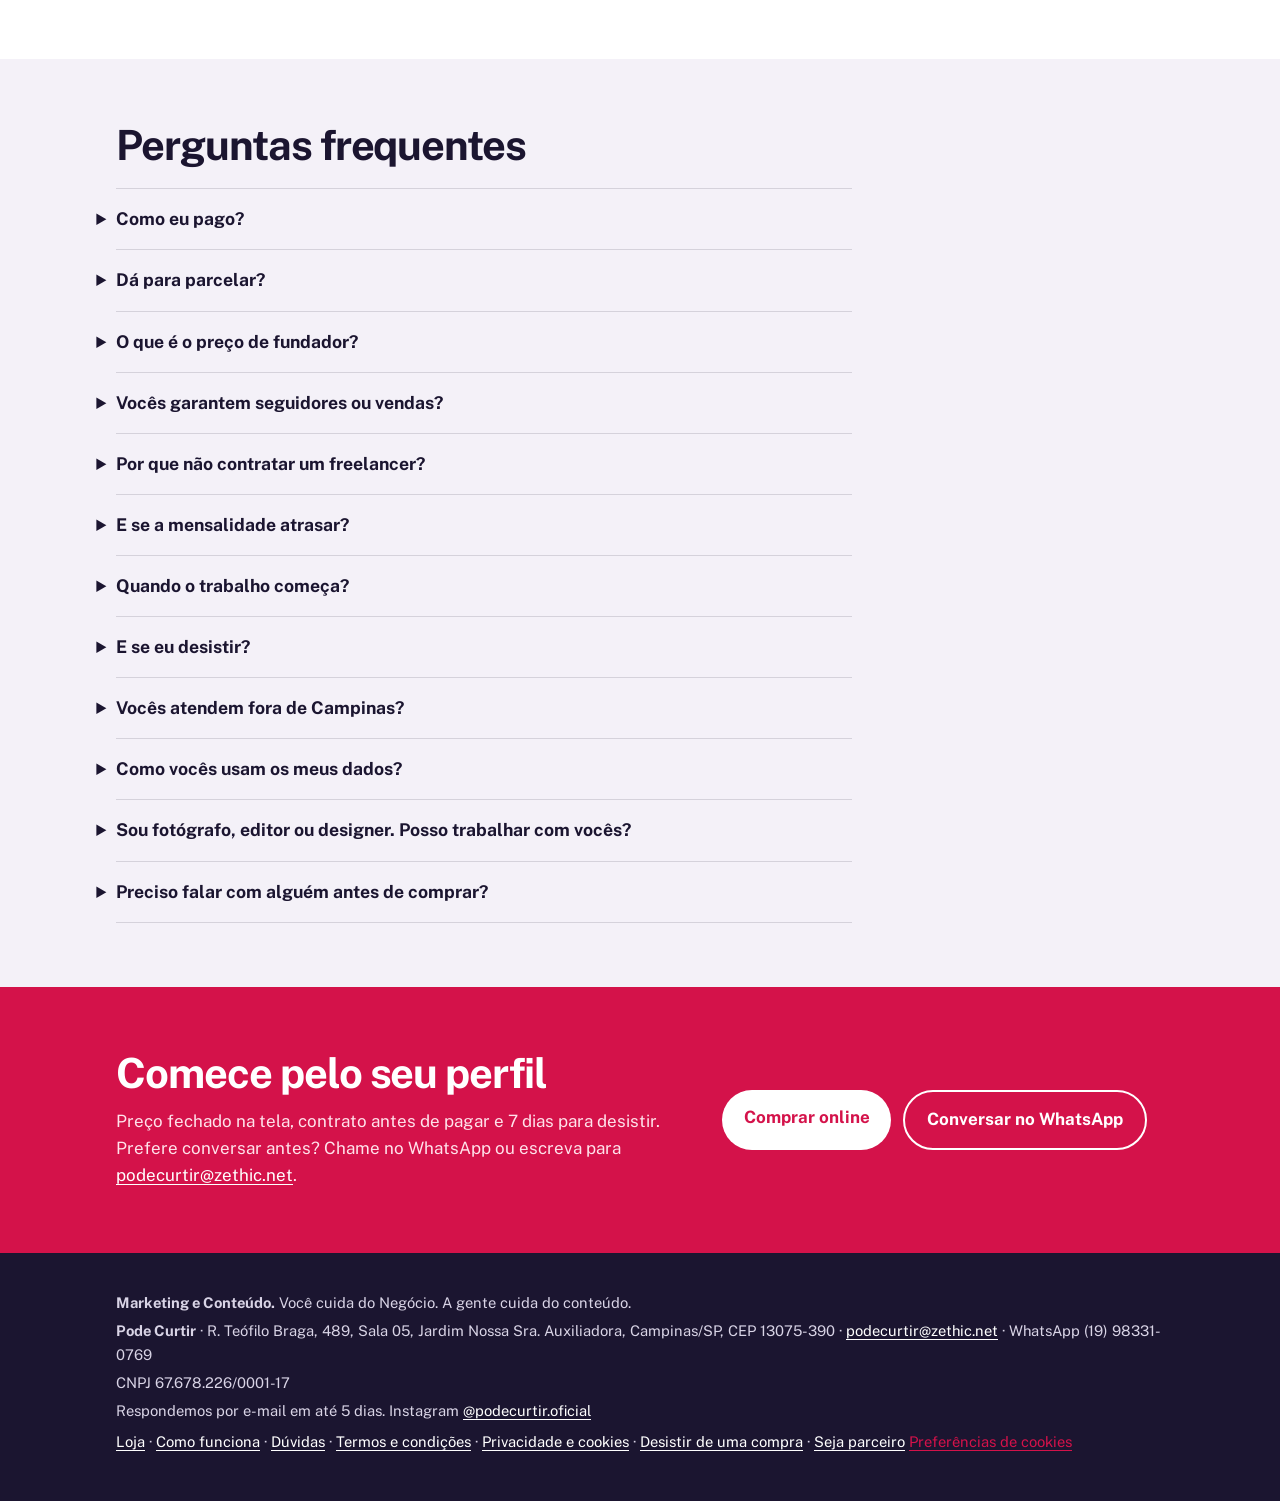
==== commit 274681ac: "Merge pull request #37 from Jessica-Gessoli/pc-slogan-marketing-conteudo Rodapé com "Marketing e Con" ====
--- a/index.html
+++ b/index.html
@@ -18,11 +18,11 @@
 <meta property="og:image" content="https://podecurtir.zethic.net/assets/img/og-podecurtir.jpg">
 <meta property="og:image:width" content="1200">
 <meta property="og:image:height" content="630">
-<meta property="og:image:alt" content="Pode Curtir: produtora de foto, vídeo e redes sociais para o seu evento e o seu Negócio.">
+<meta property="og:image:alt" content="Pode Curtir, marketing e conteúdo: você cuida do Negócio, a gente cuida do conteúdo.">
 <meta name="twitter:card" content="summary_large_image">
 <link rel="icon" href="/assets/img/podecurtir-icone.svg" type="image/svg+xml">
 <link rel="preload" href="/assets/fonts/public-sans-latin-700-normal.woff2" as="font" type="font/woff2" crossorigin>
-<link rel="stylesheet" href="/assets/css/podecurtir.css?v=1cd3eac5f3">
+<link rel="stylesheet" href="/assets/css/podecurtir.css?v=9e5d631359">
 <link rel="stylesheet" href="/assets/css/podecurtir-loja.css?v=82f3a208a4">
 <script src="/assets/js/podecurtir-config.js?v=f3eea99baa" defer></script>
 <script src="/assets/js/podecurtir-comum.js?v=b9f080df6b" defer></script>
@@ -464,6 +464,7 @@
 
 <footer class="ident">
   <div class="wrap">
+    <p class="slogan"><strong>Marketing e Conteúdo.</strong> Você cuida do Negócio. A gente cuida do conteúdo.</p>
     <p><strong>Pode Curtir</strong> · R. Teófilo Braga, 489, Sala 05, Jardim Nossa Sra. Auxiliadora, Campinas/SP, CEP 13075-390 · <a href="mailto:podecurtir@zethic.net">podecurtir@zethic.net</a> · WhatsApp (19) 98331-0769</p>
     <p>CNPJ 67.678.226/0001-17</p>
     <p>Respondemos por e-mail em até 5 dias. Instagram <a href="https://www.instagram.com/podecurtir.oficial/" rel="noopener">@podecurtir.oficial</a></p>
